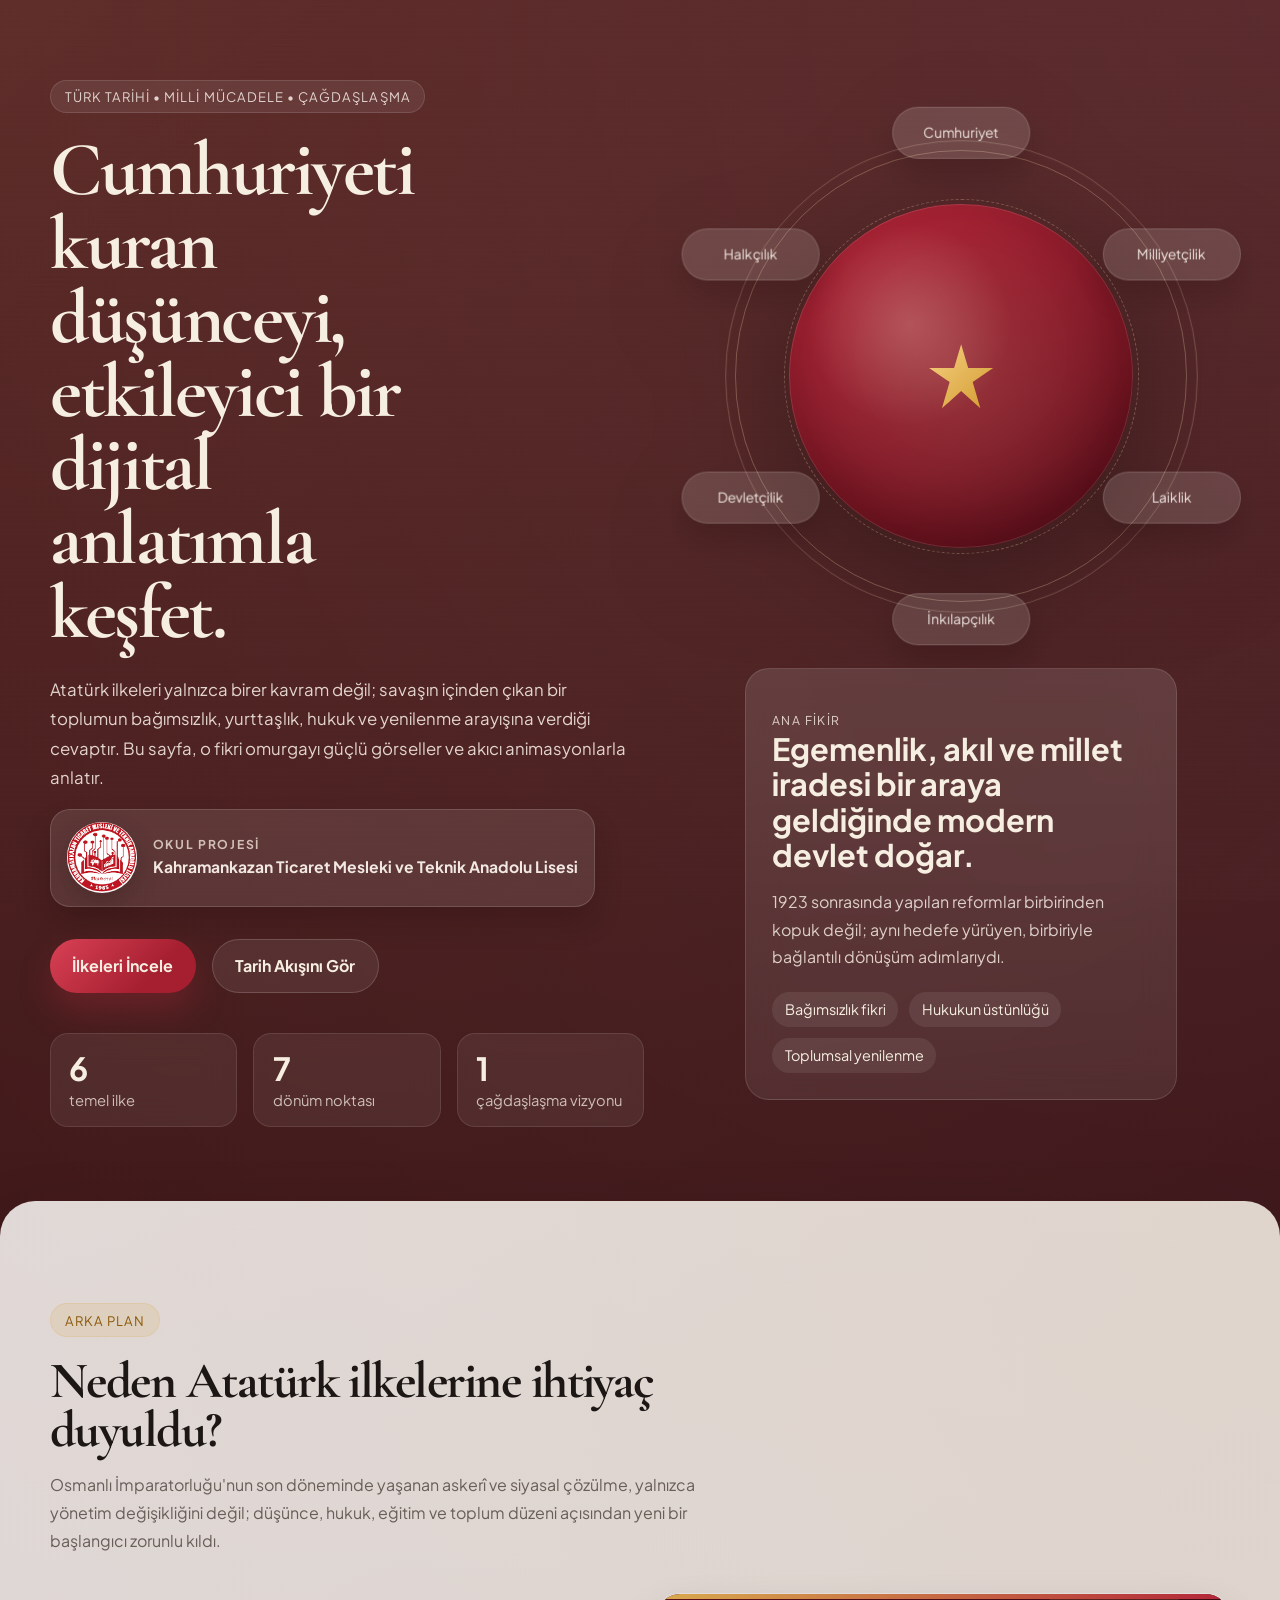
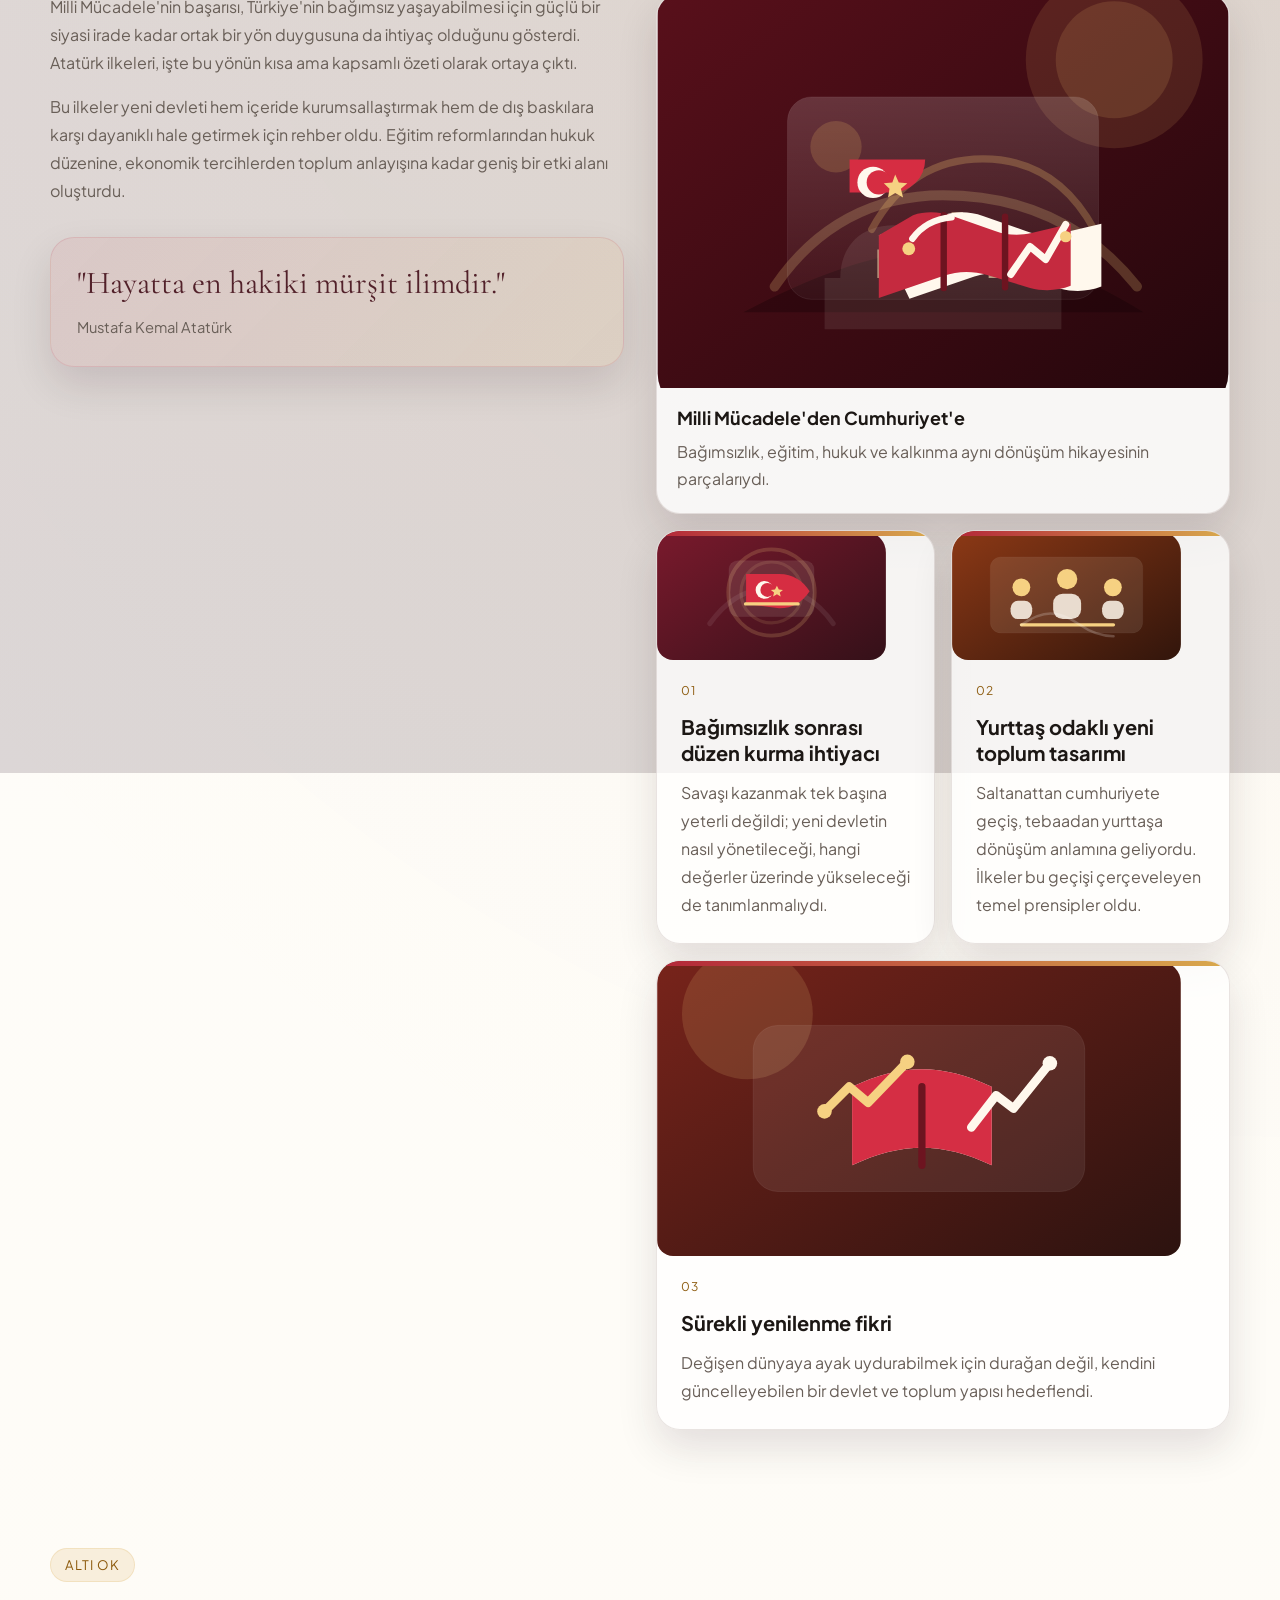
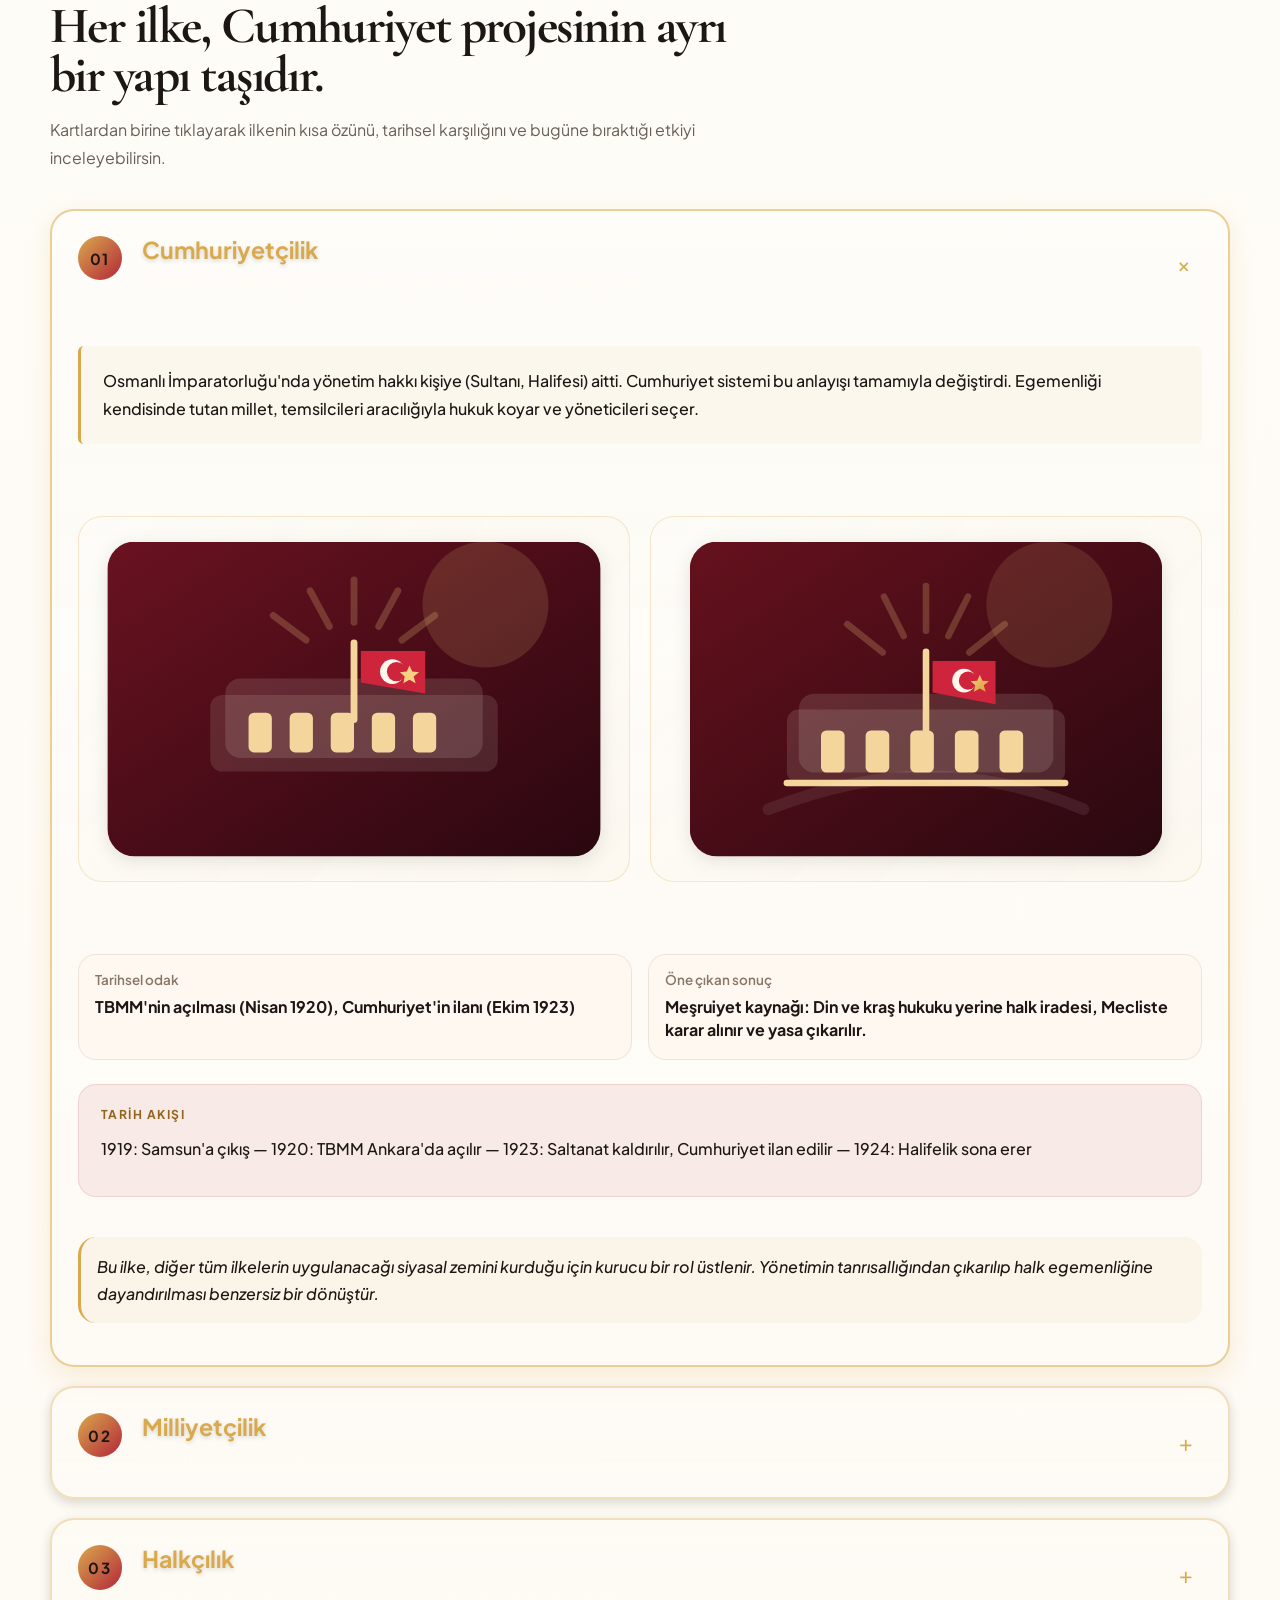
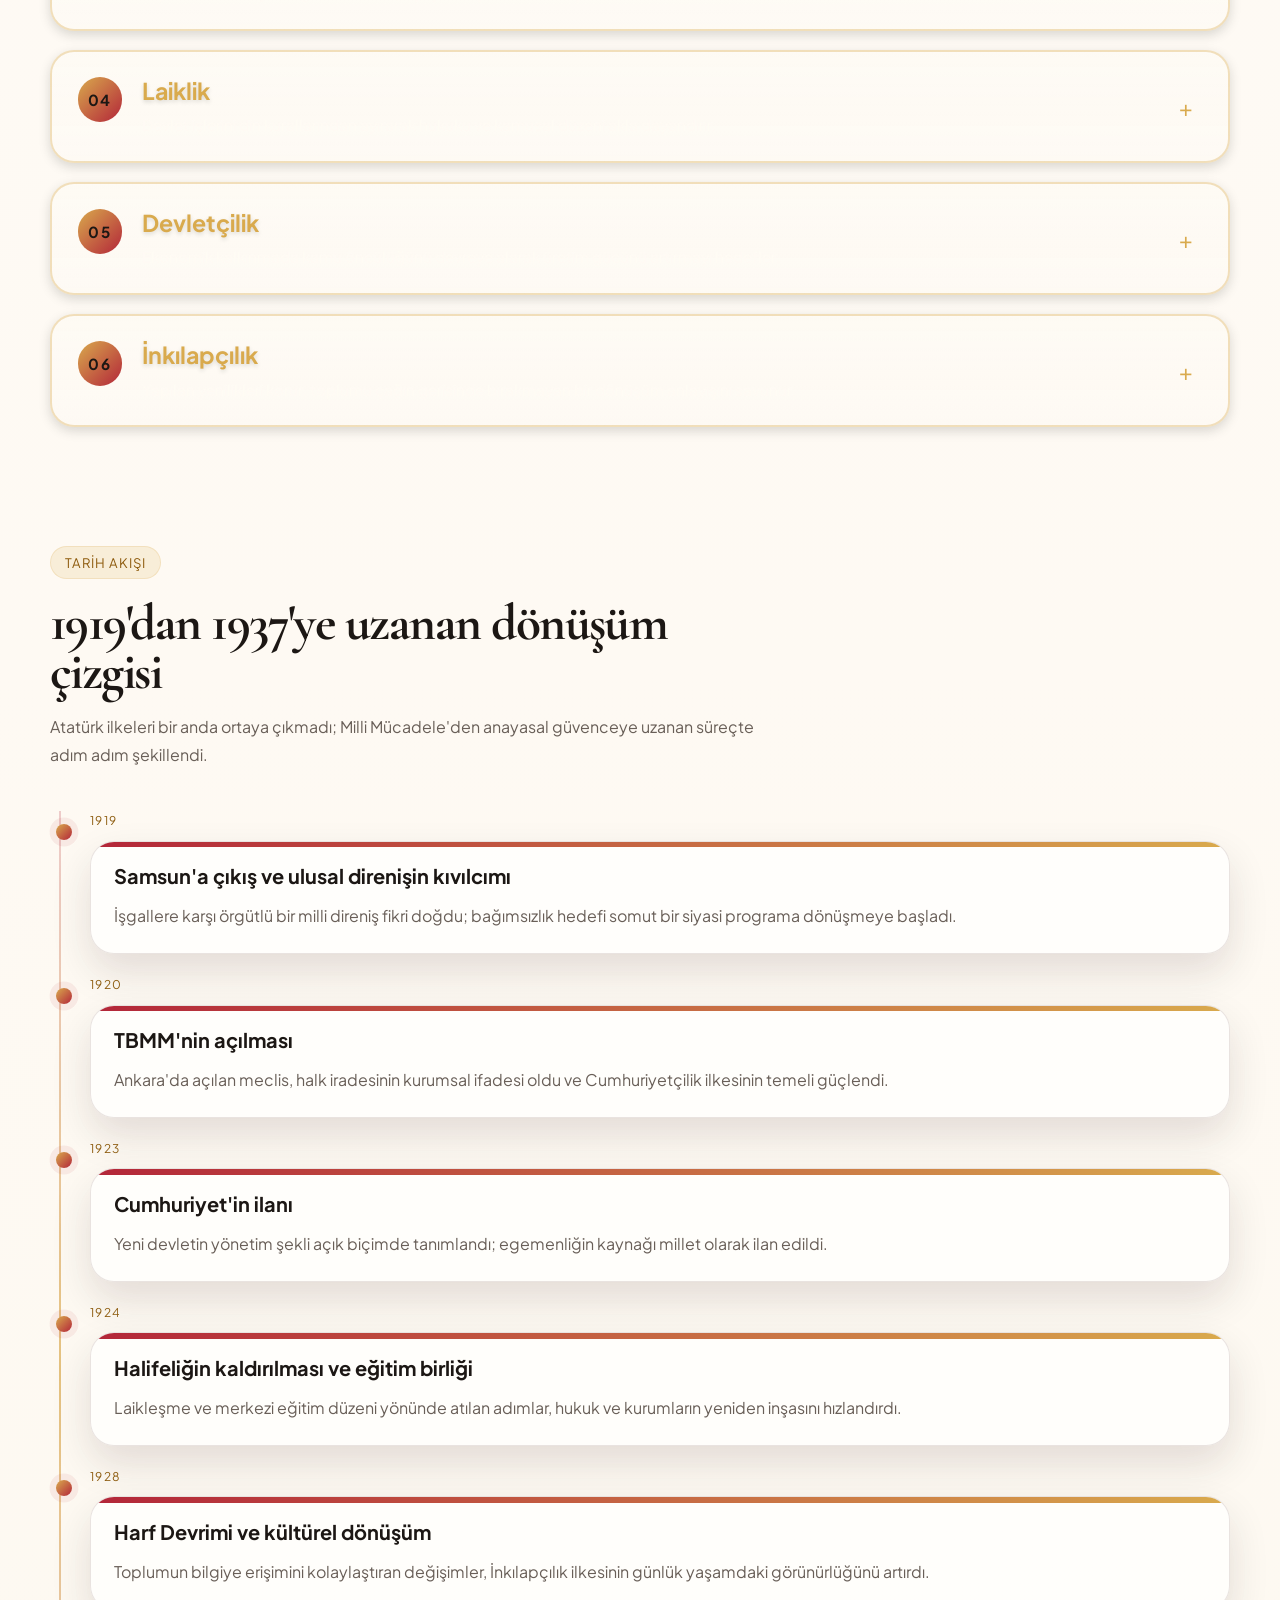
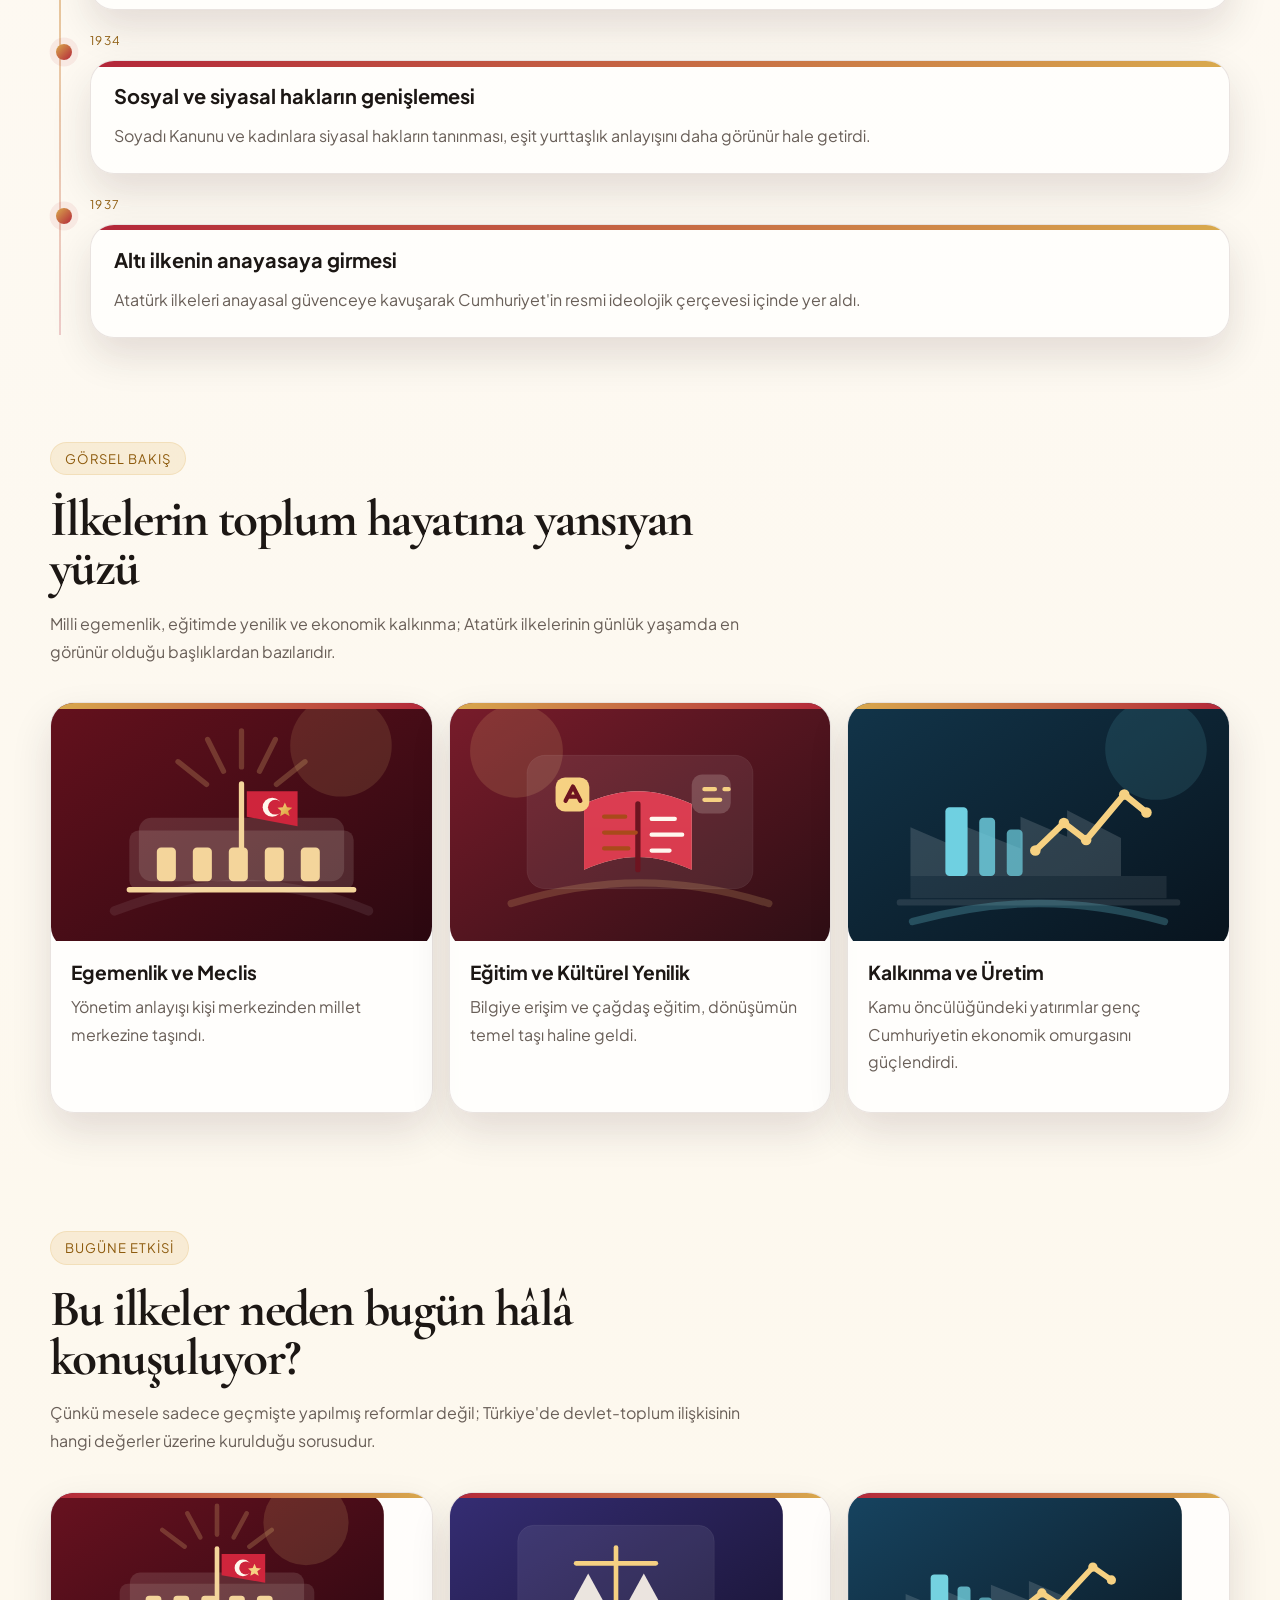
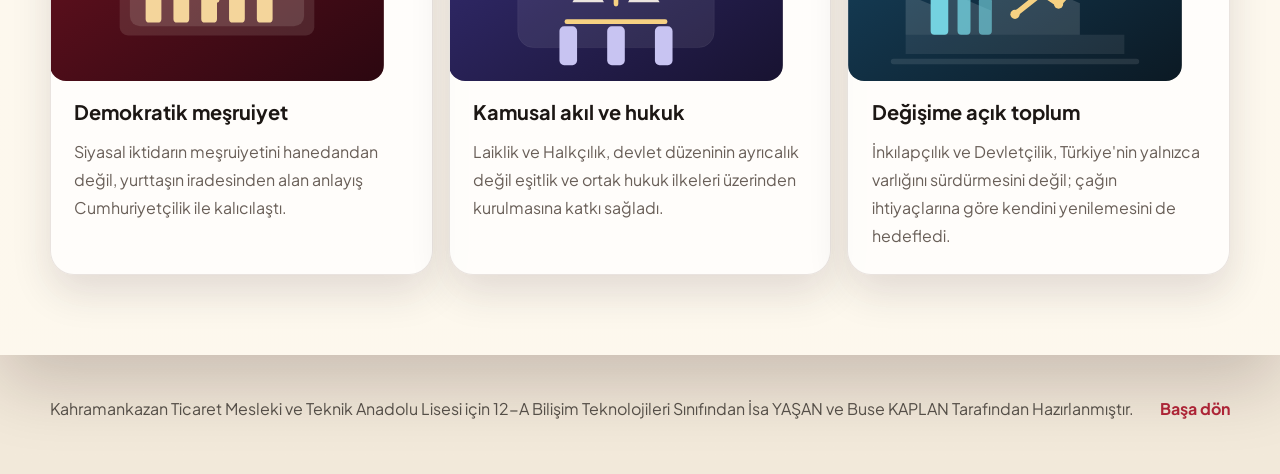
==== index.html @ 61ad6320 "Revert "Replace all SVG visuals with professional CC0 licensed images from Pexels and Unsplash" This" ====
<!DOCTYPE html>
<html lang="tr">
<head>
  <meta charset="UTF-8">
  <meta name="viewport" content="width=device-width, initial-scale=1.0">
  <title>Atatürk İlkeleri | Kahramankazan Ticaret Mesleki ve Teknik Anadolu Lisesi</title>
  <meta
    name="description"
    content="Kahramankazan Ticaret Mesleki ve Teknik Anadolu Lisesi için hazırlanan, Atatürk ilkelerini Türk tarihinin dönüm noktalarıyla birlikte anlatan animasyonlu okul projesi."
  >
  <meta name="theme-color" content="#8f1f2d">
  <link rel="preconnect" href="https://fonts.googleapis.com">
  <link rel="preconnect" href="https://fonts.gstatic.com" crossorigin>
  <link
    href="https://fonts.googleapis.com/css2?family=Cormorant+Garamond:wght@500;600;700&family=Plus+Jakarta+Sans:wght@400;500;600;700;800&display=swap"
    rel="stylesheet"
  >
  <link rel="icon" href="school-logo.png" type="image/png">
  <link rel="stylesheet" href="styles.css">
</head>
<body>
  <div class="page-shell">
    <main id="top">
      <section class="hero section">
        <div class="hero-copy reveal">
          <span class="eyebrow">Türk tarihi • Milli Mücadele • çağdaşlaşma</span>
          <h1>Cumhuriyeti kuran düşünceyi, etkileyici bir dijital anlatımla keşfet.</h1>
          <p class="hero-text">
            Atatürk ilkeleri yalnızca birer kavram değil; savaşın içinden çıkan bir toplumun
            bağımsızlık, yurttaşlık, hukuk ve yenilenme arayışına verdiği cevaptır. Bu sayfa,
            o fikri omurgayı güçlü görseller ve akıcı animasyonlarla anlatır.
          </p>
          <div class="hero-school">
            <img
              class="hero-school-logo"
              src="school-logo.png"
              alt="Kahramankazan Ticaret Mesleki ve Teknik Anadolu Lisesi logosu"
            >
            <div class="hero-school-copy">
              <span>Okul Projesi</span>
              <strong>Kahramankazan Ticaret Mesleki ve Teknik Anadolu Lisesi</strong>
            </div>
          </div>

          <div class="hero-actions">
            <a class="button button-primary" href="#ilkeler">İlkeleri İncele</a>
            <a class="button button-secondary" href="#zaman-cizelgesi">Tarih Akışını Gör</a>
          </div>

          <div class="hero-stats">
            <article class="stat-card">
              <strong class="counter" data-target="6">0</strong>
              <span>temel ilke</span>
            </article>
            <article class="stat-card">
              <strong class="counter" data-target="7">0</strong>
              <span>dönüm noktası</span>
            </article>
            <article class="stat-card">
              <strong class="counter" data-target="1">0</strong>
              <span>çağdaşlaşma vizyonu</span>
            </article>
          </div>
        </div>

        <div class="hero-visual reveal">
          <div class="hero-orb" aria-hidden="true">
            <span class="orb-ring orb-ring-outer"></span>
            <span class="orb-ring orb-ring-inner"></span>
            <span class="orb-core"></span>
            <span class="orb-star"></span>
            <span class="hero-badge hero-badge-top">Cumhuriyet</span>
            <span class="hero-badge hero-badge-top-right">Milliyetçilik</span>
            <span class="hero-badge hero-badge-right">Laiklik</span>
            <span class="hero-badge hero-badge-bottom">İnkılapçılık</span>
            <span class="hero-badge hero-badge-bottom-left">Devletçilik</span>
            <span class="hero-badge hero-badge-left">Halkçılık</span>
          </div>

          <aside class="hero-panel">
            <p class="panel-label">Ana fikir</p>
            <h2>Egemenlik, akıl ve millet iradesi bir araya geldiğinde modern devlet doğar.</h2>
            <p>
              1923 sonrasında yapılan reformlar birbirinden kopuk değil; aynı hedefe yürüyen,
              birbiriyle bağlantılı dönüşüm adımlarıydı.
            </p>

            <div class="panel-points">
              <span>Bağımsızlık fikri</span>
              <span>Hukukun üstünlüğü</span>
              <span>Toplumsal yenilenme</span>
            </div>
          </aside>
        </div>
      </section>

      <div class="content-stack">
        <section id="hikaye" class="section story">
          <div class="section-heading reveal">
            <span class="eyebrow">Arka plan</span>
            <h2>Neden Atatürk ilkelerine ihtiyaç duyuldu?</h2>
            <p>
              Osmanlı İmparatorluğu'nun son döneminde yaşanan askerî ve siyasal çözülme,
              yalnızca yönetim değişikliğini değil; düşünce, hukuk, eğitim ve toplum düzeni
              açısından yeni bir başlangıcı zorunlu kıldı.
            </p>
          </div>

          <div class="story-layout">
            <div class="story-copy reveal">
              <p>
                Milli Mücadele'nin başarısı, Türkiye'nin bağımsız yaşayabilmesi için güçlü bir
                siyasi irade kadar ortak bir yön duygusuna da ihtiyaç olduğunu gösterdi.
                Atatürk ilkeleri, işte bu yönün kısa ama kapsamlı özeti olarak ortaya çıktı.
              </p>
              <p>
                Bu ilkeler yeni devleti hem içeride kurumsallaştırmak hem de dış baskılara
                karşı dayanıklı hale getirmek için rehber oldu. Eğitim reformlarından hukuk
                düzenine, ekonomik tercihlerden toplum anlayışına kadar geniş bir etki alanı
                oluşturdu.
              </p>

              <blockquote class="quote-card">
                <p>"Hayatta en hakiki mürşit ilimdir."</p>
                <footer>Mustafa Kemal Atatürk</footer>
              </blockquote>
            </div>

            <div class="story-side">
              <figure class="story-visual-card reveal">
                <img
                  src="visual-republic.svg"
                  alt="Cumhuriyetin kuruluş sürecini sembolleştiren tematik illüstrasyon"
                  loading="lazy"
                >
                <figcaption>
                  <strong>Milli Mücadele'den Cumhuriyet'e</strong>
                  <span>Bağımsızlık, eğitim, hukuk ve kalkınma aynı dönüşüm hikayesinin parçalarıydı.</span>
                </figcaption>
              </figure>

              <div class="story-grid">
                <article class="info-card reveal">
                  <img
                    class="card-visual"
                    src="principle-milliyetcilik.svg"
                    alt="Bağımsızlık ve milli birlik temasını anlatan illüstrasyon"
                    loading="lazy"
                  >
                  <span class="info-index">01</span>
                  <h3>Bağımsızlık sonrası düzen kurma ihtiyacı</h3>
                  <p>
                    Savaşı kazanmak tek başına yeterli değildi; yeni devletin nasıl yönetileceği,
                    hangi değerler üzerinde yükseleceği de tanımlanmalıydı.
                  </p>
                </article>

                <article class="info-card reveal">
                  <img
                    class="card-visual"
                    src="principle-halkcilik.svg"
                    alt="Yurttaşlık ve toplumsal eşitliği anlatan illüstrasyon"
                    loading="lazy"
                  >
                  <span class="info-index">02</span>
                  <h3>Yurttaş odaklı yeni toplum tasarımı</h3>
                  <p>
                    Saltanattan cumhuriyete geçiş, tebaadan yurttaşa dönüşüm anlamına geliyordu.
                    İlkeler bu geçişi çerçeveleyen temel prensipler oldu.
                  </p>
                </article>

                <article class="info-card reveal">
                  <img
                    class="card-visual"
                    src="principle-inkilapcilik.svg"
                    alt="Yenilenme ve çağdaşlaşma fikrini anlatan illüstrasyon"
                    loading="lazy"
                  >
                  <span class="info-index">03</span>
                  <h3>Sürekli yenilenme fikri</h3>
                  <p>
                    Değişen dünyaya ayak uydurabilmek için durağan değil, kendini güncelleyebilen
                    bir devlet ve toplum yapısı hedeflendi.
                  </p>
                </article>
              </div>
            </div>
          </div>
        </section>

        <section id="ilkeler" class="section principles">
          <div class="section-heading reveal">
            <span class="eyebrow">Altı ok</span>
            <h2>Her ilke, Cumhuriyet projesinin ayrı bir yapı taşıdır.</h2>
            <p>
              Kartlardan birine tıklayarak ilkenin kısa özünü, tarihsel karşılığını ve bugüne
              bıraktığı etkiyi inceleyebilirsin.
            </p>
          </div>

          <div class="principles-accordion" role="tablist" aria-label="Atatürk ilkeleri">
            <article class="principle-item reveal is-expanded" data-principle="cumhuriyetcilik">
              <button class="principle-trigger" type="button" aria-expanded="true">
                <span class="principle-number">01</span>
                <div class="principle-header">
                  <h3>Cumhuriyetçilik</h3>
                  <p>Yönetimde millet iradesini esas alır; egemenliği kişiden alıp millete verir.</p>
                </div>
                <span class="expand-icon" aria-hidden="true">+</span>
              </button>
              <div class="principle-content" hidden>
                <div class="principle-body">
                  <p class="principle-details-text"></p>
                  
                  <div class="principle-visuals-grid">
                    <figure class="principle-visual">
                      <img src="principle-cumhuriyetcilik.svg" alt="Cumhuriyetçilik ilkesini anlatan tematik illüstrasyon" loading="lazy">
                    </figure>
                    <figure class="principle-visual principle-visual-secondary">
                      <img src="visual-egemenlik.svg" alt="Milli egemenlik görseli" loading="lazy">
                    </figure>
                  </div>
                  
                  <div class="principle-details">
                    <div class="detail-chip">
                      <span>Tarihsel odak</span>
                      <strong class="principle-focus">TBMM'nin açılması, Cumhuriyet'in ilanı</strong>
                    </div>
                    <div class="detail-chip">
                      <span>Öne çıkan sonuç</span>
                      <strong class="principle-impact">Meşruiyetin kaynağı millet iradesi oldu.</strong>
                    </div>
                  </div>
                  <div class="principle-timeline">
                    <span class="timeline-label">Tarih akışı</span>
                    <p class="principle-history"></p>
                  </div>
                  <p class="principle-note"></p>
                </div>
              </div>
            </article>

            <article class="principle-item reveal" data-principle="milliyetcilik">
              <button class="principle-trigger" type="button" aria-expanded="false">
                <span class="principle-number">02</span>
                <div class="principle-header">
                  <h3>Milliyetçilik</h3>
                  <p>Ulusal birliği, bağımsızlığı ve ortak aidiyet duygusunu güçlendirir.</p>
                </div>
                <span class="expand-icon" aria-hidden="true">+</span>
              </button>
              <div class="principle-content" hidden>
                <div class="principle-body">
                  <p class="principle-details-text"></p>
                  <div class="principle-visuals-grid">
                    <figure class="principle-visual">
                      <img src="principle-milliyetcilik.svg" alt="Milliyetçilik ilkesini anlatan tematik illüstrasyon" loading="lazy">
                    </figure>
                    <figure class="principle-visual principle-visual-secondary">
                      <img src="visual-republic.svg" alt="Cumhuriyet görseli" loading="lazy">
                    </figure>
                  </div>
                  <div class="principle-details">
                    <div class="detail-chip">
                      <span>Tarihsel odak</span>
                      <strong class="principle-focus"></strong>
                    </div>
                    <div class="detail-chip">
                      <span>Öne çıkan sonuç</span>
                      <strong class="principle-impact"></strong>
                    </div>
                  </div>
                  <div class="principle-timeline">
                    <span class="timeline-label">Tarih akışı</span>
                    <p class="principle-history"></p>
                  </div>
                  <p class="principle-note"></p>
                </div>
              </div>
            </article>

            <article class="principle-item reveal" data-principle="halkcilik">
              <button class="principle-trigger" type="button" aria-expanded="false">
                <span class="principle-number">03</span>
                <div class="principle-header">
                  <h3>Halkçılık</h3>
                  <p>Toplumda sınıf ayrıcalığını reddeder; eşit yurttaşlık fikrini öne çıkarır.</p>
                </div>
                <span class="expand-icon" aria-hidden="true">+</span>
              </button>
              <div class="principle-content" hidden>
                <div class="principle-body">
                  <p class="principle-details-text"></p>
                  <div class="principle-visuals-grid">
                    <figure class="principle-visual">
                      <img src="principle-halkcilik.svg" alt="Halkçılık ilkesini anlatan tematik illüstrasyon" loading="lazy">
                    </figure>
                    <figure class="principle-visual principle-visual-secondary">
                      <img src="visual-kalkinma.svg" alt="Kalkınma görseli" loading="lazy">
                    </figure>
                  </div>
                  <div class="principle-details">
                    <div class="detail-chip">
                      <span>Tarihsel odak</span>
                      <strong class="principle-focus"></strong>
                    </div>
                    <div class="detail-chip">
                      <span>Öne çıkan sonuç</span>
                      <strong class="principle-impact"></strong>
                    </div>
                  </div>
                  <div class="principle-timeline">
                    <span class="timeline-label">Tarih akışı</span>
                    <p class="principle-history"></p>
                  </div>
                  <p class="principle-note"></p>
                </div>
              </div>
            </article>

            <article class="principle-item reveal" data-principle="laiklik">
              <button class="principle-trigger" type="button" aria-expanded="false">
                <span class="principle-number">04</span>
                <div class="principle-header">
                  <h3>Laiklik</h3>
                  <p>Devlet işlerini din kurallarından ayırarak hukuku ve kamusal düzeni akla dayandırır.</p>
                </div>
                <span class="expand-icon" aria-hidden="true">+</span>
              </button>
              <div class="principle-content" hidden>
                <div class="principle-body">
                  <p class="principle-details-text"></p>
                  <div class="principle-visuals-grid">
                    <figure class="principle-visual">
                      <img src="principle-laiklik.svg" alt="Laiklik ilkesini anlatan tematik illüstrasyon" loading="lazy">
                    </figure>
                    <figure class="principle-visual principle-visual-secondary">
                      <img src="visual-egemenlik.svg" alt="Egemenlik görseli" loading="lazy">
                    </figure>
                  </div>
                  <div class="principle-details">
                    <div class="detail-chip">
                      <span>Tarihsel odak</span>
                      <strong class="principle-focus"></strong>
                    </div>
                    <div class="detail-chip">
                      <span>Öne çıkan sonuç</span>
                      <strong class="principle-impact"></strong>
                    </div>
                  </div>
                  <div class="principle-timeline">
                    <span class="timeline-label">Tarih akışı</span>
                    <p class="principle-history"></p>
                  </div>
                  <p class="principle-note"></p>
                </div>
              </div>
            </article>

            <article class="principle-item reveal" data-principle="devletcilik">
              <button class="principle-trigger" type="button" aria-expanded="false">
                <span class="principle-number">05</span>
                <div class="principle-header">
                  <h3>Devletçilik</h3>
                  <p>Ekonomik kalkınmada kamu öncülüğünü devreye alarak üretim gücünü artırmayı hedefler.</p>
                </div>
                <span class="expand-icon" aria-hidden="true">+</span>
              </button>
              <div class="principle-content" hidden>
                <div class="principle-body">
                  <p class="principle-details-text"></p>
                  <div class="principle-visuals-grid">
                    <figure class="principle-visual">
                      <img src="principle-devletcilik.svg" alt="Devletçilik ilkesini anlatan tematik illüstrasyon" loading="lazy">
                    </figure>
                    <figure class="principle-visual principle-visual-secondary">
                      <img src="visual-kalkinma.svg" alt="Kalkınma görseli" loading="lazy">
                    </figure>
                  </div>
                  <div class="principle-details">
                    <div class="detail-chip">
                      <span>Tarihsel odak</span>
                      <strong class="principle-focus"></strong>
                    </div>
                    <div class="detail-chip">
                      <span>Öne çıkan sonuç</span>
                      <strong class="principle-impact"></strong>
                    </div>
                  </div>
                  <div class="principle-timeline">
                    <span class="timeline-label">Tarih akışı</span>
                    <p class="principle-history"></p>
                  </div>
                  <p class="principle-note"></p>
                </div>
              </div>
            </article>

            <article class="principle-item reveal" data-principle="inkilapcilik">
              <button class="principle-trigger" type="button" aria-expanded="false">
                <span class="principle-number">06</span>
                <div class="principle-header">
                  <h3>İnkılapçılık</h3>
                  <p>Yapılan yenilikleri korur, toplumu çağın gerisinde bırakmayan bir dönüşüm anlayışını savunur.</p>
                </div>
                <span class="expand-icon" aria-hidden="true">+</span>
              </button>
              <div class="principle-content" hidden>
                <div class="principle-body">
                  <p class="principle-details-text"></p>
                  <div class="principle-visuals-grid">
                    <figure class="principle-visual">
                      <img src="principle-inkilapcilik.svg" alt="İnkılapçılık ilkesini anlatan tematik illüstrasyon" loading="lazy">
                    </figure>
                    <figure class="principle-visual principle-visual-secondary">
                      <img src="visual-yenilik.svg" alt="Yenilik görseli" loading="lazy">
                    </figure>
                  </div>
                  <div class="principle-details">
                    <div class="detail-chip">
                      <span>Tarihsel odak</span>
                      <strong class="principle-focus"></strong>
                    </div>
                    <div class="detail-chip">
                      <span>Öne çıkan sonuç</span>
                      <strong class="principle-impact"></strong>
                    </div>
                  </div>
                  <div class="principle-timeline">
                    <span class="timeline-label">Tarih akışı</span>
                    <p class="principle-history"></p>
                  </div>
                  <p class="principle-note"></p>
                </div>
              </div>
            </article>
          </div>
        </section>

        <section id="zaman-cizelgesi" class="section timeline">
          <div class="section-heading reveal">
            <span class="eyebrow">Tarih akışı</span>
            <h2>1919'dan 1937'ye uzanan dönüşüm çizgisi</h2>
            <p>
              Atatürk ilkeleri bir anda ortaya çıkmadı; Milli Mücadele'den anayasal güvenceye
              uzanan süreçte adım adım şekillendi.
            </p>
          </div>

          <div class="timeline-track">
            <article class="timeline-item reveal">
              <span class="timeline-year">1919</span>
              <div class="timeline-card">
                <h3>Samsun'a çıkış ve ulusal direnişin kıvılcımı</h3>
                <p>İşgallere karşı örgütlü bir milli direniş fikri doğdu; bağımsızlık hedefi somut bir siyasi programa dönüşmeye başladı.</p>
              </div>
            </article>
            <article class="timeline-item reveal">
              <span class="timeline-year">1920</span>
              <div class="timeline-card">
                <h3>TBMM'nin açılması</h3>
                <p>Ankara'da açılan meclis, halk iradesinin kurumsal ifadesi oldu ve Cumhuriyetçilik ilkesinin temeli güçlendi.</p>
              </div>
            </article>
            <article class="timeline-item reveal">
              <span class="timeline-year">1923</span>
              <div class="timeline-card">
                <h3>Cumhuriyet'in ilanı</h3>
                <p>Yeni devletin yönetim şekli açık biçimde tanımlandı; egemenliğin kaynağı millet olarak ilan edildi.</p>
              </div>
            </article>
            <article class="timeline-item reveal">
              <span class="timeline-year">1924</span>
              <div class="timeline-card">
                <h3>Halifeliğin kaldırılması ve eğitim birliği</h3>
                <p>Laikleşme ve merkezi eğitim düzeni yönünde atılan adımlar, hukuk ve kurumların yeniden inşasını hızlandırdı.</p>
              </div>
            </article>
            <article class="timeline-item reveal">
              <span class="timeline-year">1928</span>
              <div class="timeline-card">
                <h3>Harf Devrimi ve kültürel dönüşüm</h3>
                <p>Toplumun bilgiye erişimini kolaylaştıran değişimler, İnkılapçılık ilkesinin günlük yaşamdaki görünürlüğünü artırdı.</p>
              </div>
            </article>
            <article class="timeline-item reveal">
              <span class="timeline-year">1934</span>
              <div class="timeline-card">
                <h3>Sosyal ve siyasal hakların genişlemesi</h3>
                <p>Soyadı Kanunu ve kadınlara siyasal hakların tanınması, eşit yurttaşlık anlayışını daha görünür hale getirdi.</p>
              </div>
            </article>
            <article class="timeline-item reveal">
              <span class="timeline-year">1937</span>
              <div class="timeline-card">
                <h3>Altı ilkenin anayasaya girmesi</h3>
                <p>Atatürk ilkeleri anayasal güvenceye kavuşarak Cumhuriyet'in resmi ideolojik çerçevesi içinde yer aldı.</p>
              </div>
            </article>
          </div>
        </section>

        <section class="section gallery-showcase">
          <div class="section-heading reveal">
            <span class="eyebrow">Görsel bakış</span>
            <h2>İlkelerin toplum hayatına yansıyan yüzü</h2>
            <p>
              Milli egemenlik, eğitimde yenilik ve ekonomik kalkınma; Atatürk ilkelerinin
              günlük yaşamda en görünür olduğu başlıklardan bazılarıdır.
            </p>
          </div>

          <div class="showcase-grid">
            <figure class="showcase-card reveal">
              <img
                src="visual-egemenlik.svg"
                alt="Milli egemenlik ve meclis fikrini anlatan illüstrasyon"
                loading="lazy"
              >
              <figcaption>
                <h3>Egemenlik ve Meclis</h3>
                <p>Yönetim anlayışı kişi merkezinden millet merkezine taşındı.</p>
              </figcaption>
            </figure>

            <figure class="showcase-card reveal">
              <img
                src="visual-yenilik.svg"
                alt="Eğitim ve kültürel yenilenmeyi anlatan illüstrasyon"
                loading="lazy"
              >
              <figcaption>
                <h3>Eğitim ve Kültürel Yenilik</h3>
                <p>Bilgiye erişim ve çağdaş eğitim, dönüşümün temel taşı haline geldi.</p>
              </figcaption>
            </figure>

            <figure class="showcase-card reveal">
              <img
                src="visual-kalkinma.svg"
                alt="Sanayi ve ekonomik kalkınmayı anlatan illüstrasyon"
                loading="lazy"
              >
              <figcaption>
                <h3>Kalkınma ve Üretim</h3>
                <p>Kamu öncülüğündeki yatırımlar genç Cumhuriyetin ekonomik omurgasını güçlendirdi.</p>
              </figcaption>
            </figure>
          </div>
        </section>

        <section id="miras" class="section legacy">
          <div class="section-heading reveal">
            <span class="eyebrow">Bugüne etkisi</span>
            <h2>Bu ilkeler neden bugün hâlâ konuşuluyor?</h2>
            <p>
              Çünkü mesele sadece geçmişte yapılmış reformlar değil; Türkiye'de devlet-toplum
              ilişkisinin hangi değerler üzerine kurulduğu sorusudur.
            </p>
          </div>

          <div class="legacy-grid">
            <article class="legacy-card reveal">
              <img
                class="card-visual"
                src="principle-cumhuriyetcilik.svg"
                alt="Demokratik meşruiyet temasını anlatan illüstrasyon"
                loading="lazy"
              >
              <h3>Demokratik meşruiyet</h3>
              <p>Siyasal iktidarın meşruiyetini hanedandan değil, yurttaşın iradesinden alan anlayış Cumhuriyetçilik ile kalıcılaştı.</p>
            </article>
            <article class="legacy-card reveal">
              <img
                class="card-visual"
                src="principle-laiklik.svg"
                alt="Kamusal akıl ve hukuk temasını anlatan illüstrasyon"
                loading="lazy"
              >
              <h3>Kamusal akıl ve hukuk</h3>
              <p>Laiklik ve Halkçılık, devlet düzeninin ayrıcalık değil eşitlik ve ortak hukuk ilkeleri üzerinden kurulmasına katkı sağladı.</p>
            </article>
            <article class="legacy-card reveal">
              <img
                class="card-visual"
                src="principle-devletcilik.svg"
                alt="Değişime açık toplum ve kalkınma temasını anlatan illüstrasyon"
                loading="lazy"
              >
              <h3>Değişime açık toplum</h3>
              <p>İnkılapçılık ve Devletçilik, Türkiye'nin yalnızca varlığını sürdürmesini değil; çağın ihtiyaçlarına göre kendini yenilemesini de hedefledi.</p>
            </article>
          </div>
        </section>
      </div>
    </main>

    <footer class="site-footer">
      <p>Kahramankazan Ticaret Mesleki ve Teknik Anadolu Lisesi için 12-A Bilişim Teknolojileri Sınıfından İsa YAŞAN ve Buse KAPLAN Tarafından Hazırlanmıştır.</p>
      <a href="#top">Başa dön</a>
    </footer>
  </div>

  <script src="script.js"></script>
</body>
</html>
---- styles.css ----
:root {
  --bg-dark: #25080d;
  --bg-deep: #430f18;
  --bg-warm: #7d1b2b;
  --paper: #f6efe1;
  --paper-strong: #fffaf1;
  --ink: #1c1714;
  --muted: #695f58;
  --line: rgba(72, 38, 28, 0.12);
  --primary: #b32639;
  --primary-soft: rgba(179, 38, 57, 0.12);
  --accent: #d9aa4d;
  --accent-soft: rgba(217, 170, 77, 0.16);
  --shadow-lg: 0 28px 70px rgba(35, 9, 14, 0.2);
  --shadow-md: 0 18px 40px rgba(35, 9, 14, 0.12);
  --radius-xl: 32px;
  --radius-lg: 24px;
  --radius-md: 18px;
  --max-width: 1180px;
}

*,
*::before,
*::after {
  box-sizing: border-box;
}

html {
  scroll-behavior: smooth;
}

body {
  margin: 0;
  min-height: 100vh;
  font-family: "Plus Jakarta Sans", sans-serif;
  color: var(--paper);
  background:
    radial-gradient(circle at top left, rgba(240, 199, 107, 0.12), transparent 28%),
    radial-gradient(circle at top right, rgba(255, 255, 255, 0.08), transparent 24%),
    linear-gradient(180deg, var(--bg-deep) 0%, var(--bg-dark) 28%, var(--paper) 28%, #f2e9da 100%);
}

body::before {
  content: "";
  position: fixed;
  inset: 0;
  pointer-events: none;
  background:
    linear-gradient(135deg, rgba(255, 255, 255, 0.05), transparent 20%, transparent 80%, rgba(255, 255, 255, 0.05)),
    repeating-linear-gradient(0deg, rgba(255, 255, 255, 0.028) 0 1px, transparent 1px 5px);
  mix-blend-mode: soft-light;
  opacity: 0.65;
}

a {
  color: inherit;
  text-decoration: none;
}

img {
  display: block;
  max-width: 100%;
}

button {
  font: inherit;
}

.page-shell {
  position: relative;
}

.section {
  width: min(calc(100% - 2rem), var(--max-width));
  margin: 0 auto;
}

.site-header {
  position: sticky;
  top: 0;
  z-index: 20;
  display: flex;
  justify-content: space-between;
  align-items: center;
  gap: 1rem;
  width: min(calc(100% - 2rem), var(--max-width));
  margin: 0 auto;
  padding: 1rem 0;
}

.site-header::before {
  content: "";
  position: absolute;
  inset: 0;
  background: rgba(26, 8, 12, 0.62);
  border: 1px solid rgba(255, 255, 255, 0.08);
  backdrop-filter: blur(16px);
  border-radius: 999px;
  z-index: -1;
}

.brand {
  display: inline-flex;
  align-items: center;
  gap: 0.9rem;
  padding: 0 1.1rem;
  min-width: 0;
}

.brand-mark {
  position: relative;
  width: 3.25rem;
  aspect-ratio: 1;
  border-radius: 50%;
  overflow: hidden;
  background: rgba(255, 255, 255, 0.1);
  box-shadow: 0 10px 24px rgba(195, 50, 73, 0.22);
  border: 2px solid rgba(255, 255, 255, 0.2);
}

.brand-mark img {
  display: block;
  width: 100%;
  height: 100%;
  object-fit: cover;
}

.brand-copy {
  display: grid;
  gap: 0.15rem;
  min-width: 0;
}

.brand-copy strong {
  font-size: 0.95rem;
  font-weight: 800;
  letter-spacing: 0.02em;
}

.brand-copy small {
  color: rgba(255, 246, 237, 0.72);
  font-size: 0.75rem;
  max-width: 26rem;
  line-height: 1.35;
}

.site-nav {
  display: flex;
  gap: 0.3rem;
  padding: 0 0.5rem;
}

.site-nav a {
  padding: 0.8rem 1rem;
  font-size: 0.94rem;
  color: rgba(255, 246, 237, 0.78);
  border-radius: 999px;
  transition: color 220ms ease, background-color 220ms ease, transform 220ms ease;
}

.site-nav a:hover,
.site-nav a.is-active {
  color: #fff;
  background: rgba(255, 255, 255, 0.08);
  transform: translateY(-1px);
}

.hero {
  display: grid;
  grid-template-columns: 1.05fr 0.95fr;
  align-items: center;
  gap: 3rem;
  min-height: calc(100vh - 6rem);
  padding: 5rem 0 8rem;
}

.hero-copy,
.hero-visual {
  min-width: 0;
}

.eyebrow {
  display: inline-flex;
  align-items: center;
  gap: 0.5rem;
  margin-bottom: 1.25rem;
  padding: 0.45rem 0.85rem;
  border-radius: 999px;
  background: rgba(255, 255, 255, 0.08);
  border: 1px solid rgba(255, 255, 255, 0.12);
  color: rgba(255, 248, 241, 0.8);
  font-size: 0.82rem;
  letter-spacing: 0.08em;
  text-transform: uppercase;
}

.hero h1,
.section-heading h2 {
  margin: 0;
  font-family: "Cormorant Garamond", serif;
  font-weight: 700;
  line-height: 0.96;
  letter-spacing: -0.03em;
}

.hero h1 {
  max-width: 10ch;
  font-size: clamp(3.3rem, 6vw, 6.6rem);
}

.hero-text,
.section-heading p,
.story-copy p,
.quote-card,
.info-card p,
.principle-card p,
.timeline-card p,
.legacy-card p,
.spotlight-note,
.site-footer p {
  line-height: 1.75;
}

.hero-text {
  max-width: 62ch;
  margin: 1.6rem 0 0;
  color: rgba(255, 246, 237, 0.84);
  font-size: 1.05rem;
}

.hero-school {
  display: inline-flex;
  align-items: center;
  gap: 0.95rem;
  margin: 1rem 0 0;
  padding: 0.8rem 1rem;
  border-radius: 1.25rem;
  background: rgba(255, 255, 255, 0.1);
  border: 1px solid rgba(255, 255, 255, 0.14);
  color: rgba(255, 247, 241, 0.92);
  box-shadow: 0 16px 28px rgba(23, 6, 10, 0.18);
}

.hero-school-logo {
  width: 4.4rem;
  height: 4.4rem;
  flex: 0 0 auto;
  border-radius: 50%;
  background: rgba(255, 255, 255, 0.92);
  object-fit: cover;
  box-shadow: 0 10px 24px rgba(14, 4, 6, 0.18);
}

.hero-school-copy {
  display: grid;
  gap: 0.22rem;
}

.hero-school-copy span {
  color: rgba(255, 244, 230, 0.72);
  font-size: 0.76rem;
  font-weight: 700;
  letter-spacing: 0.14em;
  text-transform: uppercase;
}

.hero-school-copy strong {
  max-width: 28rem;
  font-size: 0.98rem;
  line-height: 1.45;
}

.hero-actions {
  display: flex;
  flex-wrap: wrap;
  gap: 1rem;
  margin-top: 2rem;
}

.button {
  display: inline-flex;
  align-items: center;
  justify-content: center;
  min-height: 3.4rem;
  padding: 0 1.4rem;
  border-radius: 999px;
  font-weight: 700;
  transition: transform 220ms ease, box-shadow 220ms ease, background-color 220ms ease;
}

.button:hover {
  transform: translateY(-2px);
}

.button-primary {
  background: linear-gradient(135deg, #d94155, #a51f30 70%);
  box-shadow: 0 18px 32px rgba(185, 42, 61, 0.28);
}

.button-secondary {
  background: rgba(255, 255, 255, 0.08);
  border: 1px solid rgba(255, 255, 255, 0.16);
}

.hero-stats {
  display: grid;
  grid-template-columns: repeat(3, minmax(0, 1fr));
  gap: 1rem;
  margin-top: 2.5rem;
}

.stat-card {
  padding: 1.1rem 1.15rem;
  border-radius: var(--radius-md);
  background: rgba(255, 255, 255, 0.07);
  border: 1px solid rgba(255, 255, 255, 0.1);
  backdrop-filter: blur(14px);
}

.stat-card strong {
  display: block;
  font-size: 2rem;
  line-height: 1;
}

.stat-card span {
  display: block;
  margin-top: 0.45rem;
  color: rgba(255, 246, 237, 0.72);
  font-size: 0.92rem;
}

.hero-visual {
  position: relative;
  display: grid;
  gap: 1.4rem;
  width: 100%;
  justify-items: center;
  transform-style: preserve-3d;
  transition: transform 260ms ease;
}

.hero-orb {
  --orbit-radius: 15.2rem;
  position: relative;
  width: min(100%, 34rem);
  aspect-ratio: 1;
  border-radius: 50%;
  display: grid;
  place-items: center;
  isolation: isolate;
  filter: drop-shadow(0 32px 55px rgba(0, 0, 0, 0.28));
}

.hero-orb::before,
.hero-orb::after {
  content: "";
  position: absolute;
  inset: 0;
  border-radius: 50%;
}

.hero-orb::before {
  inset: 6%;
  border: 1px solid rgba(255, 230, 186, 0.18);
  box-shadow: inset 0 0 0 1px rgba(255, 255, 255, 0.04);
}

.hero-orb::after {
  inset: 20%;
  background: radial-gradient(circle, rgba(255, 233, 184, 0.12) 0%, rgba(255, 233, 184, 0) 72%);
  z-index: 0;
}

.orb-core,
.orb-ring {
  position: absolute;
  border-radius: 50%;
}

.orb-core {
  inset: 18%;
  background:
    radial-gradient(circle at 35% 35%, rgba(255, 243, 227, 0.2), transparent 32%),
    linear-gradient(145deg, #b9273a, #7a1624 68%, #5b0f1b);
  box-shadow:
    inset 0 0 0 1px rgba(255, 255, 255, 0.12),
    inset 0 -24px 60px rgba(18, 3, 5, 0.28);
  animation: float 6s ease-in-out infinite;
}

.orb-ring {
  inset: 8%;
  border: 1px solid rgba(255, 230, 186, 0.26);
}

.orb-ring-outer {
  animation: spin 20s linear infinite;
}

.orb-ring-inner {
  inset: 17%;
  border-style: dashed;
  animation: spinReverse 14s linear infinite;
}

.orb-star {
  position: absolute;
  width: 4rem;
  height: 4rem;
  background: linear-gradient(135deg, #f6d182, #d39b30);
  clip-path: polygon(50% 0%, 61% 37%, 100% 37%, 68% 59%, 80% 100%, 50% 73%, 20% 100%, 32% 59%, 0% 37%, 39% 37%);
  z-index: 2;
}

.hero-badge {
  --badge-angle: 0deg;
  position: absolute;
  z-index: 3;
  display: inline-flex;
  align-items: center;
  justify-content: center;
  width: clamp(6.8rem, 15vw, 8.6rem);
  min-height: 3.25rem;
  text-align: center;
  line-height: 1.2;
  padding: 0.65rem 0.95rem;
  border-radius: 999px;
  background: rgba(255, 250, 243, 0.14);
  border: 1px solid rgba(255, 255, 255, 0.14);
  color: rgba(255, 248, 242, 0.92);
  font-size: 0.86rem;
  backdrop-filter: blur(18px);
  box-shadow: 0 16px 30px rgba(18, 3, 5, 0.16);
  top: 50%;
  left: 50%;
  transform:
    translate(-50%, -50%)
    rotate(var(--badge-angle))
    translateY(calc(var(--orbit-radius) * -1))
    rotate(calc(var(--badge-angle) * -1));
  animation: orbitFloat 5.5s ease-in-out infinite;
}

.hero-badge-top {
  --badge-angle: 0deg;
}

.hero-badge-right {
  --badge-angle: 120deg;
  animation-delay: -1.5s;
}

.hero-badge-bottom {
  --badge-angle: 180deg;
  animation-delay: -3s;
}

.hero-badge-top-right {
  --badge-angle: 60deg;
  animation-delay: -0.8s;
}

.hero-badge-bottom-left {
  --badge-angle: 240deg;
  animation-delay: -2.4s;
}

.hero-badge-left {
  --badge-angle: 300deg;
  animation-delay: -2.1s;
}

.hero-panel {
  width: min(100%, 27rem);
  padding: 1.6rem;
  border-radius: var(--radius-lg);
  background: linear-gradient(180deg, rgba(255, 255, 255, 0.12), rgba(255, 255, 255, 0.08));
  border: 1px solid rgba(255, 255, 255, 0.12);
  backdrop-filter: blur(18px);
}

.panel-label,
.spotlight-label,
.timeline-year,
.info-index {
  letter-spacing: 0.12em;
  text-transform: uppercase;
}

.panel-label {
  margin: 0 0 0.7rem;
  color: rgba(255, 244, 229, 0.66);
  font-size: 0.76rem;
}

.hero-panel h2 {
  margin: 0;
  font-size: clamp(1.7rem, 2.4vw, 2.45rem);
  line-height: 1.15;
}

.hero-panel p {
  margin: 1rem 0 0;
  color: rgba(255, 246, 237, 0.8);
  line-height: 1.72;
}

.panel-points {
  display: flex;
  flex-wrap: wrap;
  gap: 0.65rem;
  margin-top: 1.3rem;
}

.panel-points span {
  padding: 0.55rem 0.8rem;
  border-radius: 999px;
  background: rgba(255, 255, 255, 0.08);
  font-size: 0.9rem;
}

.content-stack {
  position: relative;
  margin-top: -3.4rem;
  padding: 4rem 0 0;
  color: var(--ink);
  background:
    radial-gradient(circle at top right, rgba(217, 170, 77, 0.1), transparent 24%),
    linear-gradient(180deg, rgba(255, 255, 255, 0.84), rgba(255, 250, 241, 0.84));
  border-radius: 2.2rem 2.2rem 0 0;
  box-shadow: var(--shadow-lg);
}

.section-heading {
  max-width: 44rem;
}

.section-heading .eyebrow {
  background: var(--accent-soft);
  border-color: rgba(217, 170, 77, 0.2);
  color: #8d5a0c;
}

.section-heading h2 {
  color: var(--ink);
  font-size: clamp(2.5rem, 4vw, 4.2rem);
}

.section-heading p {
  margin-top: 1rem;
  color: var(--muted);
}

.story,
.principles,
.timeline,
.legacy {
  padding: 2.4rem 0 5rem;
}

.story-layout {
  display: grid;
  grid-template-columns: 1fr 1fr;
  gap: 2rem;
  margin-top: 2.4rem;
}

.story-side {
  display: grid;
  gap: 1rem;
}

.story-copy p {
  margin: 0 0 1rem;
  color: var(--muted);
}

.quote-card {
  margin: 2rem 0 0;
  padding: 1.6rem;
  border-radius: var(--radius-lg);
  background: linear-gradient(135deg, rgba(179, 38, 57, 0.08), rgba(217, 170, 77, 0.1));
  border: 1px solid rgba(179, 38, 57, 0.12);
  box-shadow: var(--shadow-md);
}

.quote-card p {
  margin: 0;
  font-family: "Cormorant Garamond", serif;
  font-size: 2rem;
  line-height: 1.2;
  color: #52212a;
}

.quote-card footer {
  margin-top: 0.8rem;
  color: var(--muted);
  font-size: 0.92rem;
}

.story-grid,
.legacy-grid {
  display: grid;
  grid-template-columns: repeat(2, minmax(0, 1fr));
  gap: 1rem;
}

.story-visual-card,
.showcase-card {
  position: relative;
  overflow: hidden;
  margin: 0;
  border-radius: var(--radius-lg);
  background: rgba(255, 255, 255, 0.8);
  border: 1px solid var(--line);
  box-shadow: var(--shadow-md);
}

.story-visual-card::before,
.showcase-card::before {
  content: "";
  position: absolute;
  inset: 0 auto auto 0;
  width: 100%;
  height: 0.32rem;
  background: linear-gradient(90deg, var(--accent), var(--primary));
  z-index: 2;
}

.story-visual-card img,
.showcase-card img {
  width: 100%;
  object-fit: cover;
}

.story-visual-card img {
  aspect-ratio: 16 / 11;
}

.story-visual-card figcaption,
.showcase-card figcaption {
  padding: 1.15rem 1.25rem 1.3rem;
}

.story-visual-card strong,
.showcase-card h3 {
  display: block;
  margin: 0;
  color: var(--ink);
}

.story-visual-card strong {
  font-size: 1.12rem;
}

.story-visual-card span,
.showcase-card p {
  display: block;
  margin-top: 0.55rem;
  color: var(--muted);
  line-height: 1.7;
}

.story-grid .info-card:last-child {
  grid-column: 1 / -1;
}

.card-visual {
  width: 100%;
  aspect-ratio: 16 / 9;
  margin: -1.5rem -1.5rem 1.15rem;
  border-radius: calc(var(--radius-lg) - 2px) calc(var(--radius-lg) - 2px) 1rem 1rem;
  object-fit: cover;
  background: linear-gradient(135deg, rgba(179, 38, 57, 0.08), rgba(217, 170, 77, 0.12));
}

.info-card,
.legacy-card,
.timeline-card,
.principle-spotlight,
.principle-card {
  position: relative;
  overflow: hidden;
  border-radius: var(--radius-lg);
  background: rgba(255, 255, 255, 0.74);
  border: 1px solid var(--line);
  box-shadow: var(--shadow-md);
}

.info-card,
.legacy-card {
  padding: 1.5rem;
}

.info-card::before,
.legacy-card::before,
.timeline-card::before,
.principle-spotlight::before,
.principle-card::before {
  content: "";
  position: absolute;
  inset: 0 auto auto 0;
  width: 100%;
  height: 0.32rem;
  background: linear-gradient(90deg, var(--primary), var(--accent));
}

.info-index {
  display: inline-flex;
  margin-bottom: 1rem;
  color: #8e5d11;
  font-size: 0.75rem;
}

.info-card h3,
.timeline-card h3,
.legacy-card h3,
.principle-card h3,
.principle-spotlight h3 {
  margin: 0;
  font-size: 1.25rem;
  line-height: 1.3;
  color: var(--ink);
}

.info-card p,
.legacy-card p,
.timeline-card p,
.principle-card p,
.principle-spotlight p {
  margin: 0.8rem 0 0;
  color: var(--muted);
}

.principles-layout {
  display: grid;
  grid-template-columns: 1.02fr 0.98fr;
  gap: 1.35rem;
  margin-top: 2.4rem;
}

.principle-grid {
  display: grid;
  grid-template-columns: repeat(2, minmax(0, 1fr));
  gap: 1rem;
}

.principle-card {
  text-align: left;
  padding: 1.45rem;
  cursor: pointer;
  transition: transform 240ms ease, box-shadow 240ms ease, border-color 240ms ease;
}

.principle-card:hover,
.principle-card.is-active {
  transform: translateY(-6px);
  border-color: rgba(179, 38, 57, 0.2);
  box-shadow: 0 24px 40px rgba(141, 30, 44, 0.16);
}

.principle-card[data-principle="cumhuriyetcilik"]::before,
.principle-spotlight[data-theme="cumhuriyetcilik"]::before {
  background: linear-gradient(90deg, #c12437, #f1b45d);
}

.principle-card[data-principle="milliyetcilik"]::before,
.principle-spotlight[data-theme="milliyetcilik"]::before {
  background: linear-gradient(90deg, #882032, #d17156);
}

.principle-card[data-principle="halkcilik"]::before,
.principle-spotlight[data-theme="halkcilik"]::before {
  background: linear-gradient(90deg, #9f3f1b, #f0c26c);
}

.principle-card[data-principle="laiklik"]::before,
.principle-spotlight[data-theme="laiklik"]::before {
  background: linear-gradient(90deg, #483b82, #8f87d4);
}

.principle-card[data-principle="devletcilik"]::before,
.principle-spotlight[data-theme="devletcilik"]::before {
  background: linear-gradient(90deg, #1f5a7a, #63a6bc);
}

.principle-card[data-principle="inkilapcilik"]::before,
.principle-spotlight[data-theme="inkilapcilik"]::before {
  background: linear-gradient(90deg, #7b241f, #d96a52);
}

.principle-number {
  display: inline-flex;
  margin-bottom: 0.9rem;
  color: rgba(80, 51, 28, 0.7);
  font-size: 0.76rem;
  letter-spacing: 0.12em;
  text-transform: uppercase;
}

.principle-spotlight {
  padding: 1.8rem;
  background:
    radial-gradient(circle at top right, rgba(217, 170, 77, 0.12), transparent 28%),
    rgba(255, 255, 255, 0.82);
}

.spotlight-visual {
  margin: 1.5rem 0 0;
  overflow: hidden;
  border-radius: var(--radius-md);
  border: 1px solid rgba(121, 92, 65, 0.12);
  background: rgba(255, 248, 240, 0.92);
  box-shadow: inset 0 1px 0 rgba(255, 255, 255, 0.4);
}

.spotlight-visual img {
  width: 100%;
  aspect-ratio: 16 / 9;
  object-fit: cover;
}

.spotlight-label {
  display: inline-flex;
  margin-bottom: 1rem;
  color: #895611;
  font-size: 0.75rem;
}

.principle-spotlight h3 {
  font-size: clamp(2rem, 3vw, 3rem);
  font-family: "Cormorant Garamond", serif;
  line-height: 1.02;
}

.spotlight-details {
  display: grid;
  gap: 0.9rem;
  margin-top: 1.5rem;
}

.detail-chip {
  padding: 1rem 1rem 1.1rem;
  border-radius: var(--radius-md);
  background: rgba(255, 248, 240, 0.92);
  border: 1px solid rgba(121, 92, 65, 0.12);
}

.detail-chip span {
  display: block;
  color: rgba(97, 82, 69, 0.76);
  font-size: 0.84rem;
}

.detail-chip strong {
  display: block;
  margin-top: 0.45rem;
  color: var(--ink);
  line-height: 1.45;
}

.timeline-track {
  position: relative;
  display: grid;
  gap: 1.1rem;
  margin-top: 2.4rem;
  padding-left: 2.5rem;
}

.timeline-track::before {
  content: "";
  position: absolute;
  left: 0.58rem;
  top: 0.2rem;
  bottom: 0.2rem;
  width: 2px;
  background: linear-gradient(180deg, rgba(179, 38, 57, 0.22), rgba(217, 170, 77, 0.7), rgba(179, 38, 57, 0.22));
}

.timeline-item {
  position: relative;
}

.timeline-item::before {
  content: "";
  position: absolute;
  top: 1rem;
  left: -2.15rem;
  width: 1rem;
  height: 1rem;
  border-radius: 50%;
  background: linear-gradient(135deg, var(--accent), var(--primary));
  box-shadow: 0 0 0 0.4rem rgba(179, 38, 57, 0.08);
}

.timeline-year {
  display: inline-flex;
  margin-bottom: 0.8rem;
  color: #8e5d11;
  font-size: 0.75rem;
}

.timeline-card {
  padding: 1.35rem 1.45rem 1.45rem;
}

.gallery-showcase {
  padding: 1.5rem 0 5rem;
}

.showcase-grid {
  display: grid;
  grid-template-columns: repeat(3, minmax(0, 1fr));
  gap: 1rem;
  margin-top: 2.3rem;
}

.showcase-card img {
  aspect-ratio: 16 / 10;
}

.showcase-card h3 {
  font-size: 1.2rem;
  line-height: 1.3;
}

.legacy-grid {
  margin-top: 2.3rem;
  grid-template-columns: repeat(3, minmax(0, 1fr));
}

.legacy-card {
  padding: 1.5rem 1.45rem;
  min-height: 100%;
}

.site-footer {
  display: flex;
  justify-content: space-between;
  align-items: center;
  gap: 1rem;
  width: min(calc(100% - 2rem), var(--max-width));
  margin: 0 auto;
  padding: 1.5rem 0 2.2rem;
  color: rgba(28, 23, 20, 0.72);
}

.site-footer a {
  color: var(--primary);
  font-weight: 700;
}

.reveal {
  opacity: 0;
  transform: translateY(28px);
  transition: opacity 700ms ease, transform 700ms ease;
}

.reveal.is-visible {
  opacity: 1;
  transform: translateY(0);
}

@keyframes spin {
  from {
    transform: rotate(0deg);
  }

  to {
    transform: rotate(360deg);
  }
}

@keyframes spinReverse {
  from {
    transform: rotate(360deg);
  }

  to {
    transform: rotate(0deg);
  }
}

@keyframes float {
  0%,
  100% {
    transform: translateY(0);
  }

  50% {
    transform: translateY(-14px);
  }
}

@keyframes orbitFloat {
  0%,
  100% {
    transform:
      translate(-50%, -50%)
      rotate(var(--badge-angle))
      translateY(calc(var(--orbit-radius) * -1))
      rotate(calc(var(--badge-angle) * -1));
  }

  50% {
    transform:
      translate(-50%, -50%)
      rotate(var(--badge-angle))
      translateY(calc((var(--orbit-radius) + 0.4rem) * -1))
      rotate(calc(var(--badge-angle) * -1))
      scale(1.02);
  }
}

@media (max-width: 1024px) {
  .hero,
  .story-layout,
  .principles-layout {
    grid-template-columns: 1fr;
  }

  .hero {
    min-height: auto;
    padding-bottom: 7rem;
  }

  .hero-visual {
    justify-items: stretch;
  }

  .hero-panel,
  .hero-orb {
    margin-inline: auto;
  }

  .hero-orb {
    --orbit-radius: 13.6rem;
    width: min(100%, 31rem);
  }

  .hero-badge {
    width: 7.3rem;
    min-height: 3rem;
    padding: 0.55rem 0.72rem;
    font-size: 0.78rem;
  }

  .principle-grid {
    grid-template-columns: repeat(2, minmax(0, 1fr));
    gap: 1rem;
  }

  .principle-grid .principle-card:last-child {
    grid-column: 1 / -1;
  }

  .principle-spotlight {
    margin-top: 2rem;
  }

  .spotlight-details-text {
    padding: 1rem 1.2rem;
    font-size: 0.96rem;
  }

  .spotlight-timeline {
    padding: 1rem 1.2rem;
  }

  .showcase-grid {
    grid-template-columns: repeat(2, minmax(0, 1fr));
  }

  .showcase-card:last-child {
    grid-column: 1 / -1;
  }

  .legacy-grid {
    grid-template-columns: 1fr;
  }
}

@media (max-width: 820px) {
  .site-header {
    flex-direction: column;
    align-items: stretch;
    padding-top: 0.75rem;
  }

  .site-header::before {
    border-radius: 2rem;
  }

  .brand,
  .site-nav {
    justify-content: center;
  }

  .brand {
    flex-wrap: wrap;
  }

  .brand-copy {
    text-align: center;
  }

  .hero-school {
    width: 100%;
    justify-content: flex-start;
  }

  .site-nav {
    flex-wrap: wrap;
    padding: 0 0.7rem 0.6rem;
  }

  .hero-stats,
  .story-grid,
  .principle-grid,
  .showcase-grid {
    grid-template-columns: 1fr;
  }

  .principle-grid .principle-card:last-child {
    grid-column: auto;
  }

  .story-grid .info-card:last-child {
    grid-column: auto;
  }

  .showcase-card:last-child {
    grid-column: auto;
  }

  .principle-spotlight {
    padding: 1.3rem 1.2rem;
  }

  .spotlight-details-text,
  .spotlight-timeline {
    padding: 0.95rem 1rem;
    margin: 1rem 0;
  }

  .detail-chip {
    padding: 0.9rem 1rem;
    margin-bottom: 0.6rem;
  }

  .content-stack {
    margin-top: -2rem;
  }
}

@media (max-width: 640px) {
  .site-header {
    gap: 0.55rem;
    width: min(calc(100% - 0.75rem), var(--max-width));
    padding: 0.4rem 0 0.35rem;
  }

  .site-header::before {
    border-radius: 1.35rem;
  }

  .brand {
    gap: 0.65rem;
    padding: 0 0.7rem;
  }

  .brand-mark {
    width: 2.5rem;
    border-width: 1px;
  }

  .brand-copy strong {
    font-size: 0.84rem;
  }

  .brand-copy small {
    display: none;
  }

  .site-nav {
    display: grid;
    grid-template-columns: repeat(4, minmax(0, 1fr));
    gap: 0.35rem;
    padding: 0 0.45rem 0.4rem;
  }

  .site-nav a {
    min-height: 2.2rem;
    padding: 0.45rem 0.35rem;
    font-size: 0.7rem;
    white-space: nowrap;
    overflow: hidden;
    text-overflow: ellipsis;
  }

  body {
    background:
      radial-gradient(circle at top left, rgba(240, 199, 107, 0.12), transparent 28%),
      linear-gradient(180deg, var(--bg-deep) 0%, var(--bg-dark) 22%, var(--paper) 22%, #f2e9da 100%);
  }

  .section {
    width: min(calc(100% - 1.25rem), var(--max-width));
  }

  .hero {
    padding-top: 2rem;
    gap: 2rem;
  }

  .hero-visual {
    gap: 1rem;
  }

  .hero-orb {
    --orbit-radius: 9.8rem;
    width: min(100%, 22rem);
  }

  .hero h1 {
    max-width: none;
    font-size: clamp(2.6rem, 12vw, 4.1rem);
  }

  .hero-text,
  .section-heading p {
    font-size: 0.98rem;
  }

  .hero-panel,
  .principle-spotlight,
  .quote-card,
  .info-card,
  .legacy-card,
  .timeline-card,
  .principle-card {
    padding-left: 1.15rem;
    padding-right: 1.15rem;
  }

  .card-visual {
    margin-left: -1.15rem;
    margin-right: -1.15rem;
  }

  .site-footer {
    flex-direction: column;
    align-items: flex-start;
  }

  .hero-school {
    align-items: flex-start;
  }

  .hero-badge {
    width: 6.1rem;
    min-height: 2.6rem;
    padding: 0.44rem 0.52rem;
    font-size: 0.64rem;
  }

  .hero-school-logo {
    width: 3.8rem;
    height: 3.8rem;
  }

  .hero-school-copy strong {
    font-size: 0.92rem;
  }
}

@media (max-width: 480px) {
  .site-header {
    width: min(calc(100% - 0.55rem), var(--max-width));
    padding-top: 0.32rem;
  }

  .brand {
    gap: 0.52rem;
    padding-inline: 0.55rem;
  }

  .brand-mark {
    width: 2.1rem;
  }

  .brand-copy strong {
    font-size: 0.76rem;
  }

  .site-nav {
    grid-template-columns: repeat(2, minmax(0, 1fr));
    padding-inline: 0.35rem;
  }

  .site-nav a {
    text-align: center;
    padding-inline: 0.48rem;
    font-size: 0.68rem;
  }

  .hero-actions {
    flex-direction: column;
  }

  .button {
    width: 100%;
  }

  .hero-school {
    flex-direction: column;
    align-items: center;
    text-align: center;
  }

  .hero-school-copy strong {
    max-width: none;
  }

  .hero-orb {
    --orbit-radius: 8.4rem;
    width: min(100%, 19.5rem);
  }

  .hero-badge {
    width: 5.35rem;
    min-height: 2.35rem;
    font-size: 0.58rem;
    padding: 0.4rem 0.42rem;
  }
}

@media (prefers-reduced-motion: reduce) {
  html {
    scroll-behavior: auto;
  }

  *,
  *::before,
  *::after {
    animation-duration: 0.01ms !important;
    animation-iteration-count: 1 !important;
    transition-duration: 0.01ms !important;
  }

  .reveal {
    opacity: 1;
    transform: none;
  }
}

/* New styles for enriched principle details */
.spotlight-details-text {
  margin: 1.35rem 0;
  padding: 1.15rem 1.4rem;
  background: rgba(248, 237, 219, 0.35);
  border-left: 3px solid var(--accent);
  border-radius: 0.35rem;
  line-height: 1.75;
  color: var(--ink);
}

.spotlight-timeline {
  margin: 1.5rem 0;
  padding: 1.15rem 1.4rem;
  background: rgba(179, 38, 57, 0.08);
  border-radius: var(--radius-md);
  border: 1px solid rgba(179, 38, 57, 0.12);
}

.timeline-label {
  letter-spacing: 0.12em;
  text-transform: uppercase;
  display: block;
  color: rgba(97, 82, 69, 0.76);
  font-size: 0.76rem;
  margin-bottom: 0.6rem;
  font-weight: 700;
}

.spotlight-timeline p {
  margin: 0;
  color: var(--ink);
  line-height: 1.75;
  font-size: 0.96rem;
}

/* ===== RESPONSIVE DESIGN IMPROVEMENTS ===== */

@media (max-width: 640px) {
  .section {
    width: min(calc(100% - 1.25rem), var(--max-width));
  }

  .principle-grid {
    grid-template-columns: 1fr;
    gap: 0.85rem;
  }

  .principle-card {
    padding: 1rem 0.95rem;
  }

  .principle-card h3 {
    font-size: 1.15rem;
  }

  .principle-spotlight {
    padding: 1.2rem 1rem;
    margin-top: 1.5rem;
  }

  .spotlight-title {
    font-size: 1.4rem;
    line-height: 1.3;
    margin-bottom: 0.8rem;
  }

  .spotlight-summary {
    font-size: 0.95rem;
    margin-bottom: 1rem;
  }

  .spotlight-details-text {
    padding: 0.9rem 0.95rem;
    margin: 0.9rem 0;
    font-size: 0.93rem;
    border-left-width: 2px;
  }

  .spotlight-visual img {
    max-height: 280px;
    width: 100%;
    object-fit: contain;
  }

  .detail-chip {
    padding: 0.85rem 0.95rem;
    margin-bottom: 0.5rem;
  }

  .detail-chip strong {
    margin-top: 0.35rem;
    font-size: 0.93rem;
  }

  .spotlight-timeline {
    padding: 0.9rem 0.95rem;
    margin: 0.9rem 0;
  }

  .spotlight-timeline p {
    font-size: 0.93rem;
  }

  .showcase-grid {
    grid-template-columns: 1fr;
  }

  .timeline-card h3 {
    font-size: 1.05rem;
  }
}

@media (max-width: 480px) {
  .principle-grid {
    grid-template-columns: 1fr;
    gap: 0.7rem;
  }

  .principle-card {
    padding: 0.9rem 0.85rem;
  }

  .principle-spotlight {
    padding: 1rem 0.9rem;
  }

  .spotlight-title {
    font-size: 1.25rem;
  }

  .spotlight-summary,
  .spotlight-details-text {
    font-size: 0.91rem;
  }

  .spotlight-visual img {
    max-height: 240px;
  }

  .detail-chip {
    padding: 0.75rem 0.85rem;
    margin-bottom: 0.4rem;
  }

  .spotlight-timeline {
    padding: 0.8rem 0.85rem;
  }
}

/* ===== ACCORDION PRINCIPLE CARDS ===== */

.principles-accordion {
  display: flex;
  flex-direction: column;
  gap: 1.2rem;
  margin-top: 2.3rem;
}

.principle-item {
  border-radius: var(--radius-lg);
  background: linear-gradient(180deg, rgba(255, 255, 255, 0.1), rgba(255, 255, 255, 0.06));
  border: 1px solid rgba(255, 255, 255, 0.12);
  overflow: hidden;
  transition: all 400ms cubic-bezier(0.34, 1.56, 0.64, 1);
}

.principle-item.is-expanded {
  background: linear-gradient(180deg, rgba(255, 255, 255, 0.14), rgba(255, 255, 255, 0.08));
  border-color: rgba(217, 170, 77, 0.3);
  box-shadow: 0 12px 32px rgba(0, 0, 0, 0.2);
}

.principle-trigger {
  width: 100%;
  padding: 1.5rem 1.6rem;
  text-align: left;
  background: none;
  border: none;
  color: inherit;
  font-family: inherit;
  cursor: pointer;
  display: flex;
  align-items: center;
  gap: 1.2rem;
  transition: all 240ms ease;
}

.principle-trigger:hover {
  background: rgba(255, 255, 255, 0.04);
}

.principle-number {
  display: inline-flex;
  align-items: center;
  justify-content: center;
  min-width: 2.8rem;
  height: 2.8rem;
  border-radius: 50%;
  background: linear-gradient(135deg, var(--accent), var(--primary));
  color: var(--ink);
  font-weight: 700;
  font-size: 0.95rem;
  flex-shrink: 0;
}

.principle-header {
  flex: 1;
  min-width: 0;
}

.principle-header h3 {
  margin: 0 0 0.4rem;
  font-size: 1.3rem;
  line-height: 1.3;
  color: var(--paper);
}

.principle-header p {
  margin: 0;
  font-size: 0.95rem;
  color: rgba(255, 246, 237, 0.72);
  line-height: 1.5;
}

.expand-icon {
  display: inline-flex;
  align-items: center;
  justify-content: center;
  width: 2rem;
  height: 2rem;
  font-size: 1.4rem;
  color: var(--accent);
  transition: transform 400ms cubic-bezier(0.34, 1.56, 0.64, 1);
  flex-shrink: 0;
}

.principle-item.is-expanded .expand-icon {
  transform: rotate(45deg);
}

.principle-content {
  border-top: 1px solid rgba(255, 255, 255, 0.08);
  animation: slideDown 400ms cubic-bezier(0.34, 1.56, 0.64, 1);
}

.principle-content[hidden] {
  display: none;
}

.principle-body {
  padding: 1.6rem;
  display: flex;
  flex-direction: column;
  gap: 1.5rem;
}

.principle-details-text {
  padding: 1.3rem 1.4rem;
  background: rgba(248, 237, 219, 0.35);
  border-left: 3px solid var(--accent);
  border-radius: 0.35rem;
  line-height: 1.75;
  color: var(--ink);
  font-size: 1rem;
  margin: 0;
}

.principle-visual {
  margin: 0;
  display: grid;
  place-items: center;
  border-radius: var(--radius-md);
  background: rgba(255, 255, 255, 0.06);
  padding: 1.5rem;
  min-height: 280px;
}

.principle-visual img {
  max-width: 100%;
  max-height: 280px;
  object-fit: contain;
}

.principle-details {
  display: grid;
  grid-template-columns: repeat(2, minmax(0, 1fr));
  gap: 1rem;
}

.principle-timeline {
  padding: 1.3rem 1.4rem;
  background: rgba(179, 38, 57, 0.08);
  border-radius: var(--radius-md);
  border: 1px solid rgba(179, 38, 57, 0.12);
}

.principle-note {
  padding: 1rem;
  background: rgba(217, 170, 77, 0.08);
  border-radius: var(--radius-md);
  border-left: 3px solid var(--accent);
  color: var(--ink);
  line-height: 1.7;
  font-style: italic;
}

@keyframes slideDown {
  from {
    opacity: 0;
    transform: translateY(-12px);
  }
  to {
    opacity: 1;
    transform: translateY(0);
  }
}

@media (max-width: 820px) {
  .principles-accordion {
    gap: 1rem;
  }

  .principle-trigger {
    padding: 1.2rem 1.3rem;
    gap: 0.9rem;
  }

  .principle-number {
    min-width: 2.4rem;
    height: 2.4rem;
    font-size: 0.9rem;
  }

  .principle-header h3 {
    font-size: 1.15rem;
    margin-bottom: 0.3rem;
  }

  .principle-header p {
    font-size: 0.9rem;
  }

  .principle-body {
    gap: 1.2rem;
    padding: 1.3rem;
  }

  .principle-details-text {
    padding: 1rem 1.1rem;
    font-size: 0.96rem;
  }

  .principle-visual {
    min-height: 240px;
    padding: 1.2rem;
  }

  .principle-visual img {
    max-height: 240px;
  }

  .principle-details {
    grid-template-columns: 1fr;
  }

  .principle-timeline {
    padding: 1rem 1.1rem;
    font-size: 0.95rem;
  }

  .principle-note {
    padding: 0.9rem;
    font-size: 0.9rem;
  }
}

@media (max-width: 640px) {
  .principle-trigger {
    padding: 1rem 1rem;
    gap: 0.8rem;
  }

  .principle-number {
    min-width: 2.2rem;
    height: 2.2rem;
    font-size: 0.85rem;
  }

  .principle-header h3 {
    font-size: 1.05rem;
  }

  .principle-header p {
    font-size: 0.87rem;
  }

  .principle-body {
    padding: 1.1rem;
    gap: 1rem;
  }

  .principle-details-text {
    padding: 0.9rem 1rem;
    font-size: 0.93rem;
  }

  .principle-visual {
    min-height: 200px;
    padding: 1rem;
  }

  .principle-visual img {
    max-height: 200px;
  }

  .principle-note {
    padding: 0.8rem;
    font-size: 0.88rem;
  }
}

/* ===== TEXT COLOR IMPROVEMENTS ===== */

.principle-header h3 {
  color: var(--paper-strong) !important;
  font-weight: 700;
}

.principle-header p {
  color: rgba(255, 250, 244, 0.88) !important;
  font-weight: 500;
}

.principle-details-text {
  color: var(--ink) !important;
  font-weight: 500;
}

.principle-timeline {
  color: var(--ink) !important;
}

.principle-timeline p {
  color: var(--ink) !important;
  font-weight: 500;
}

.detail-chip span {
  color: rgba(120, 100, 85, 0.88) !important;
  font-weight: 600;
}

.detail-chip strong {
  color: var(--ink) !important;
  font-weight: 700;
}

.principle-note {
  color: var(--ink) !important;
  font-weight: 500;
}

.timeline-label {
  color: rgba(142, 93, 17, 0.95) !important;
  font-weight: 700;
}

/* ===== PRINCIPLE HEADER STYLING UPDATE ===== */

.principle-header h3 {
  color: var(--accent) !important;
  font-size: 1.45rem !important;
  font-weight: 700 !important;
  text-shadow: 0 2px 4px rgba(0, 0, 0, 0.15);
  margin: 0 0 0.5rem !important;
}

/* ===== HAMBURGER MENU STYLES ===== */

.menu-toggle {
  display: none;
  flex-direction: column;
  align-items: center;
  justify-content: center;
  width: 2.5rem;
  height: 2.5rem;
  padding: 0;
  background: none;
  border: none;
  cursor: pointer;
  flex-shrink: 0;
}

.menu-hamburger {
  display: flex;
  flex-direction: column;
  gap: 0.35rem;
  width: 1.8rem;
}

.menu-hamburger span {
  width: 100%;
  height: 0.22rem;
  background: var(--paper);
  border-radius: 999px;
  transition: all 300ms cubic-bezier(0.34, 1.56, 0.64, 1);
}

.menu-toggle[aria-expanded='true'] .menu-hamburger span:nth-child(1) {
  transform: rotate(45deg) translateY(10px);
}

.menu-toggle[aria-expanded='true'] .menu-hamburger span:nth-child(2) {
  opacity: 0;
}

.menu-toggle[aria-expanded='true'] .menu-hamburger span:nth-child(3) {
  transform: rotate(-45deg) translateY(-10px);
}

@media (max-width: 640px) {
  .menu-toggle {
    display: flex;
  }

  .site-nav {
    position: absolute;
    top: 100%;
    left: 0;
    right: 0;
    background: rgba(26, 8, 12, 0.88);
    backdrop-filter: blur(16px);
    border-top: 1px solid rgba(255, 255, 255, 0.08);
    flex-direction: column;
    gap: 0;
    padding: 0.8rem 0 !important;
    max-height: 0;
    overflow: hidden;
    transition: max-height 300ms cubic-bezier(0.34, 1.56, 0.64, 1);
    pointer-events: none;
  }

  .menu-toggle[aria-expanded='true'] ~ .site-nav {
    max-height: 300px;
    pointer-events: auto;
  }

  .site-nav a {
    padding: 1rem 1.5rem;
    display: block;
    border-bottom: 1px solid rgba(255, 255, 255, 0.04);
    transition: background 240ms ease;
  }

  .site-nav a:hover {
    background: rgba(255, 255, 255, 0.08);
  }

  .site-nav a.is-active {
    background: rgba(217, 170, 77, 0.15);
    color: var(--accent);
  }

  .site-header {
    position: relative;
  }
}

/* ===== HAMBURGER MENU REDESIGN ===== */

.menu-toggle {
  display: none;
  flex-direction: column;
  align-items: center;
  justify-content: center;
  width: 2.8rem;
  height: 2.8rem;
  padding: 0;
  background: linear-gradient(135deg, rgba(217, 170, 77, 0.12), rgba(179, 38, 57, 0.08));
  border: 1.5px solid rgba(217, 170, 77, 0.25);
  border-radius: 10px;
  cursor: pointer;
  flex-shrink: 0;
  transition: all 240ms ease;
}

.menu-toggle:hover {
  background: linear-gradient(135deg, rgba(217, 170, 77, 0.18), rgba(179, 38, 57, 0.12));
  border-color: rgba(217, 170, 77, 0.4);
  box-shadow: 0 4px 12px rgba(217, 170, 77, 0.15);
}

.menu-hamburger {
  display: flex;
  flex-direction: column;
  gap: 0.42rem;
  width: 1.6rem;
  height: 1.3rem;
}

.menu-hamburger span {
  width: 100%;
  height: 0.24rem;
  background: linear-gradient(90deg, var(--accent), rgba(217, 170, 77, 0.8));
  border-radius: 999px;
  transition: all 300ms cubic-bezier(0.34, 1.56, 0.64, 1);
  box-shadow: 0 1px 3px rgba(0, 0, 0, 0.1);
}

.menu-toggle[aria-expanded='true'] .menu-hamburger span:nth-child(1) {
  transform: rotate(45deg) translateY(12px);
}

.menu-toggle[aria-expanded='true'] .menu-hamburger span:nth-child(2) {
  opacity: 0;
  transform: translateX(-10px);
}

.menu-toggle[aria-expanded='true'] .menu-hamburger span:nth-child(3) {
  transform: rotate(-45deg) translateY(-12px);
}

@media (max-width: 640px) {
  .menu-toggle {
    display: flex;
  }

  .site-nav {
    position: fixed;
    top: 62px;
    left: 0;
    right: 0;
    bottom: 0;
    background: linear-gradient(180deg, rgba(26, 8, 12, 0.96), rgba(35, 9, 14, 0.92));
    backdrop-filter: blur(12px);
    -webkit-backdrop-filter: blur(12px);
    flex-direction: column;
    gap: 0;
    padding: 1.2rem 0 !important;
    max-height: 0;
    overflow: hidden;
    transition: max-height 320ms cubic-bezier(0.34, 1.56, 0.64, 1);
    pointer-events: none;
    z-index: 100;
  }

  .menu-toggle[aria-expanded='true'] ~ .site-nav {
    max-height: 100vh;
    pointer-events: auto;
  }

  .site-nav a {
    padding: 1.3rem 1.8rem;
    display: block;
    border-bottom: 1px solid rgba(255, 255, 255, 0.06);
    transition: all 240ms ease;
    font-weight: 500;
    font-size: 1.05rem;
    color: rgba(255, 246, 237, 0.92);
    position: relative;
  }

  .site-nav a::before {
    content: '';
    position: absolute;
    left: 0;
    top: 0;
    bottom: 0;
    width: 3px;
    background: linear-gradient(180deg, var(--accent), var(--primary));
    transform: scaleY(0);
    transform-origin: top;
    transition: transform 300ms cubic-bezier(0.34, 1.56, 0.64, 1);
  }

  .site-nav a:hover {
    background: rgba(217, 170, 77, 0.1);
    padding-left: 2.1rem;
  }

  .site-nav a:hover::before {
    transform: scaleY(1);
  }

  .site-nav a.is-active {
    background: rgba(217, 170, 77, 0.2);
    color: var(--accent);
    padding-left: 2.1rem;
  }

  .site-nav a.is-active::before {
    transform: scaleY(1);
  }

  .site-header {
    position: relative;
  }
}

/* ===== HIDE HEADER ===== */
.site-header,
.menu-toggle,
.site-nav {
  display: none !important;
}

/* ===== PRINCIPLE CARDS BORDER ENHANCEMENT ===== */

.principle-item {
  border: 2px solid rgba(217, 170, 77, 0.35) !important;
  box-shadow: 
    inset 0 1px 0 rgba(255, 255, 255, 0.08),
    0 4px 12px rgba(0, 0, 0, 0.15);
}

.principle-item.is-expanded {
  border-color: rgba(217, 170, 77, 0.55) !important;
  box-shadow: 
    inset 0 1px 0 rgba(255, 255, 255, 0.12),
    0 8px 24px rgba(217, 170, 77, 0.2);
}

.principle-trigger:hover {
  border-top: 1px solid rgba(217, 170, 77, 0.2);
}

/* ===== VISUAL ENHANCEMENTS ===== */

.principle-visual {
  margin: 1.5rem 0 !important;
  display: grid;
  place-items: center;
  border-radius: var(--radius-lg) !important;
  background: linear-gradient(135deg, rgba(255, 255, 255, 0.08), rgba(217, 170, 77, 0.04)) !important;
  padding: 2rem 1.5rem !important;
  min-height: 320px !important;
  border: 1px solid rgba(217, 170, 77, 0.25) !important;
}

.principle-visual img {
  max-width: 100% !important;
  max-height: 300px !important;
  object-fit: contain !important;
  filter: drop-shadow(0 4px 8px rgba(0, 0, 0, 0.1));
  transition: transform 300ms ease;
}

.principle-item.is-expanded .principle-visual img {
  transform: scale(1.05);
}

@media (max-width: 820px) {
  .principle-visual {
    min-height: 280px !important;
    padding: 1.8rem 1.2rem !important;
  }

  .principle-visual img {
    max-height: 260px !important;
  }
}

@media (max-width: 640px) {
  .principle-visual {
    min-height: 240px !important;
    padding: 1.5rem 1rem !important;
  }

  .principle-visual img {
    max-height: 220px !important;
  }
}

/* ===== PRINCIPLE VISUALS GRID ===== */

.principle-visuals-grid {
  display: grid;
  grid-template-columns: repeat(2, minmax(0, 1fr));
  gap: 1.2rem;
  margin: 1.5rem 0;
}

.principle-visual-secondary {
  min-height: 280px !important;
}

@media (max-width: 820px) {
  .principle-visuals-grid {
    grid-template-columns: 1fr;
    gap: 1rem;
  }

  .principle-visual-secondary {
    min-height: 240px !important;
  }
}

@media (max-width: 640px) {
  .principle-visuals-grid {
    gap: 0.8rem;
  }

  .principle-visual-secondary {
    min-height: 200px !important;
  }
}
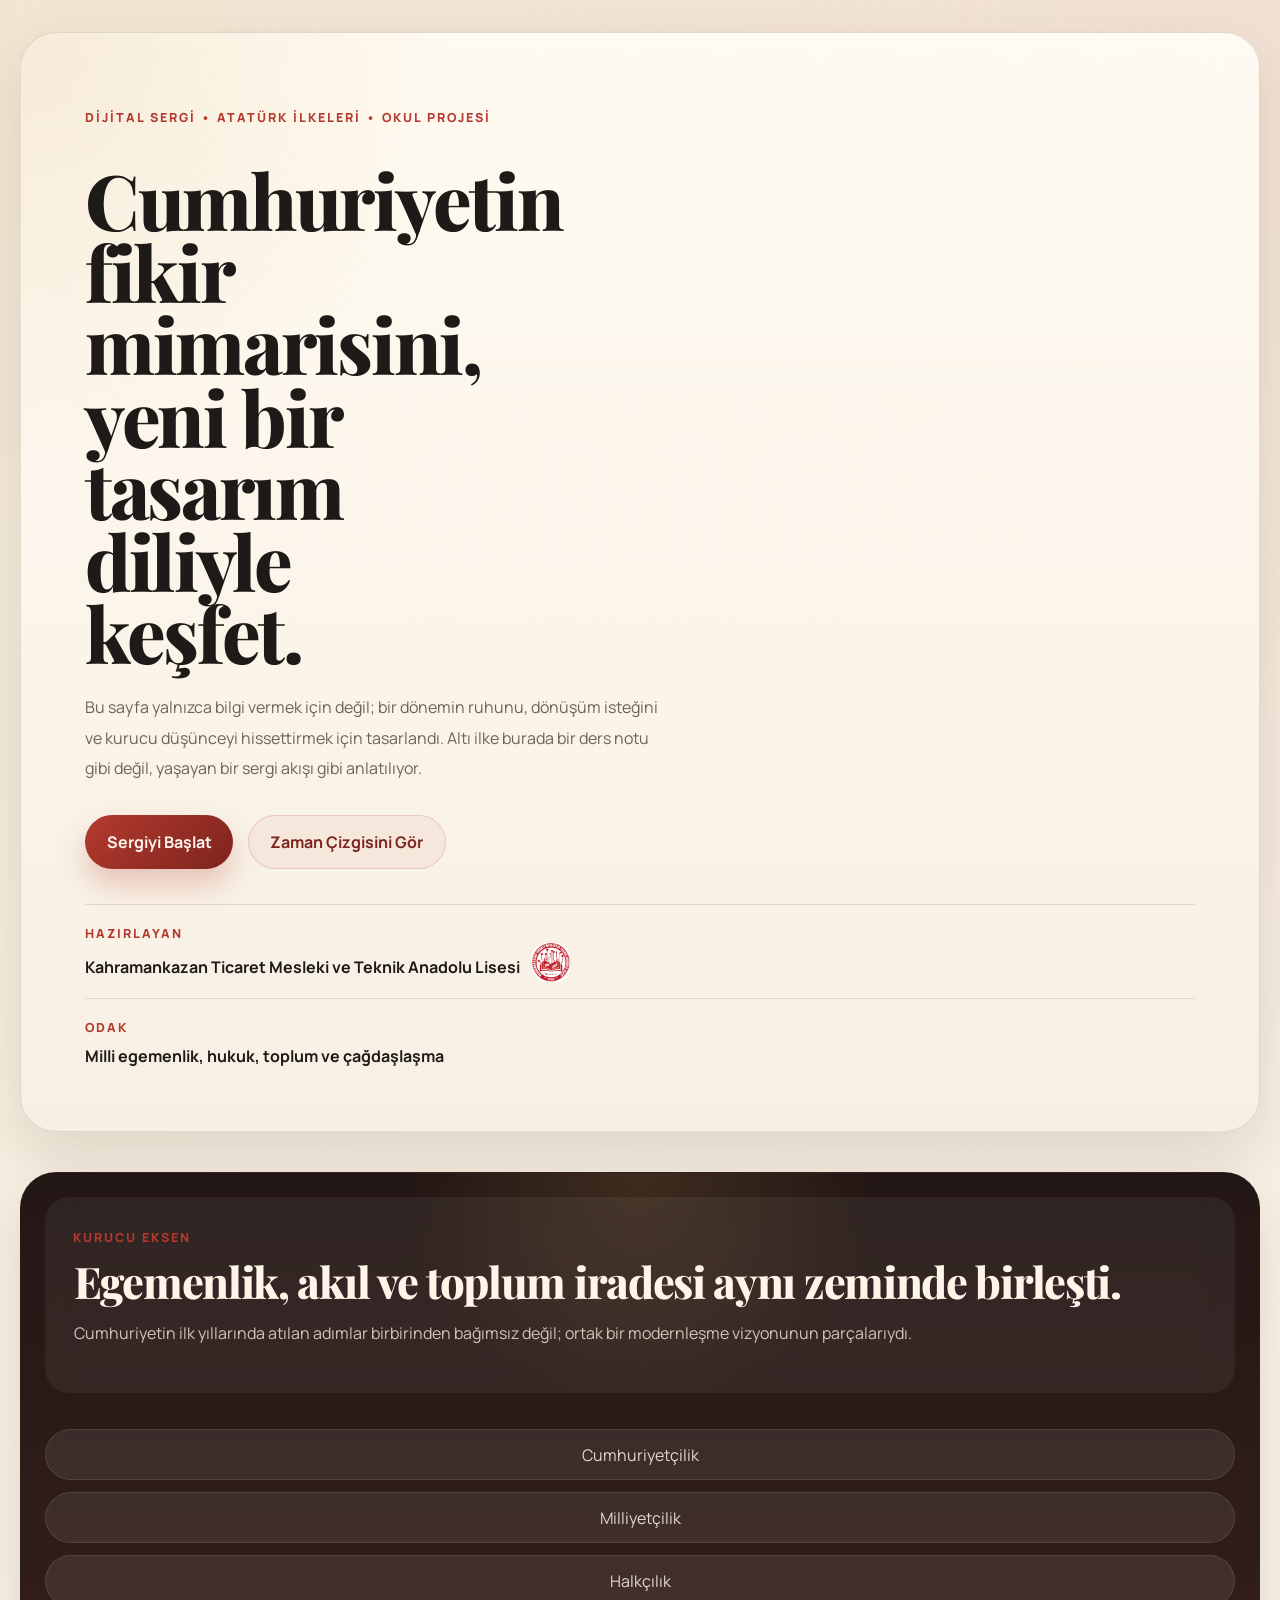
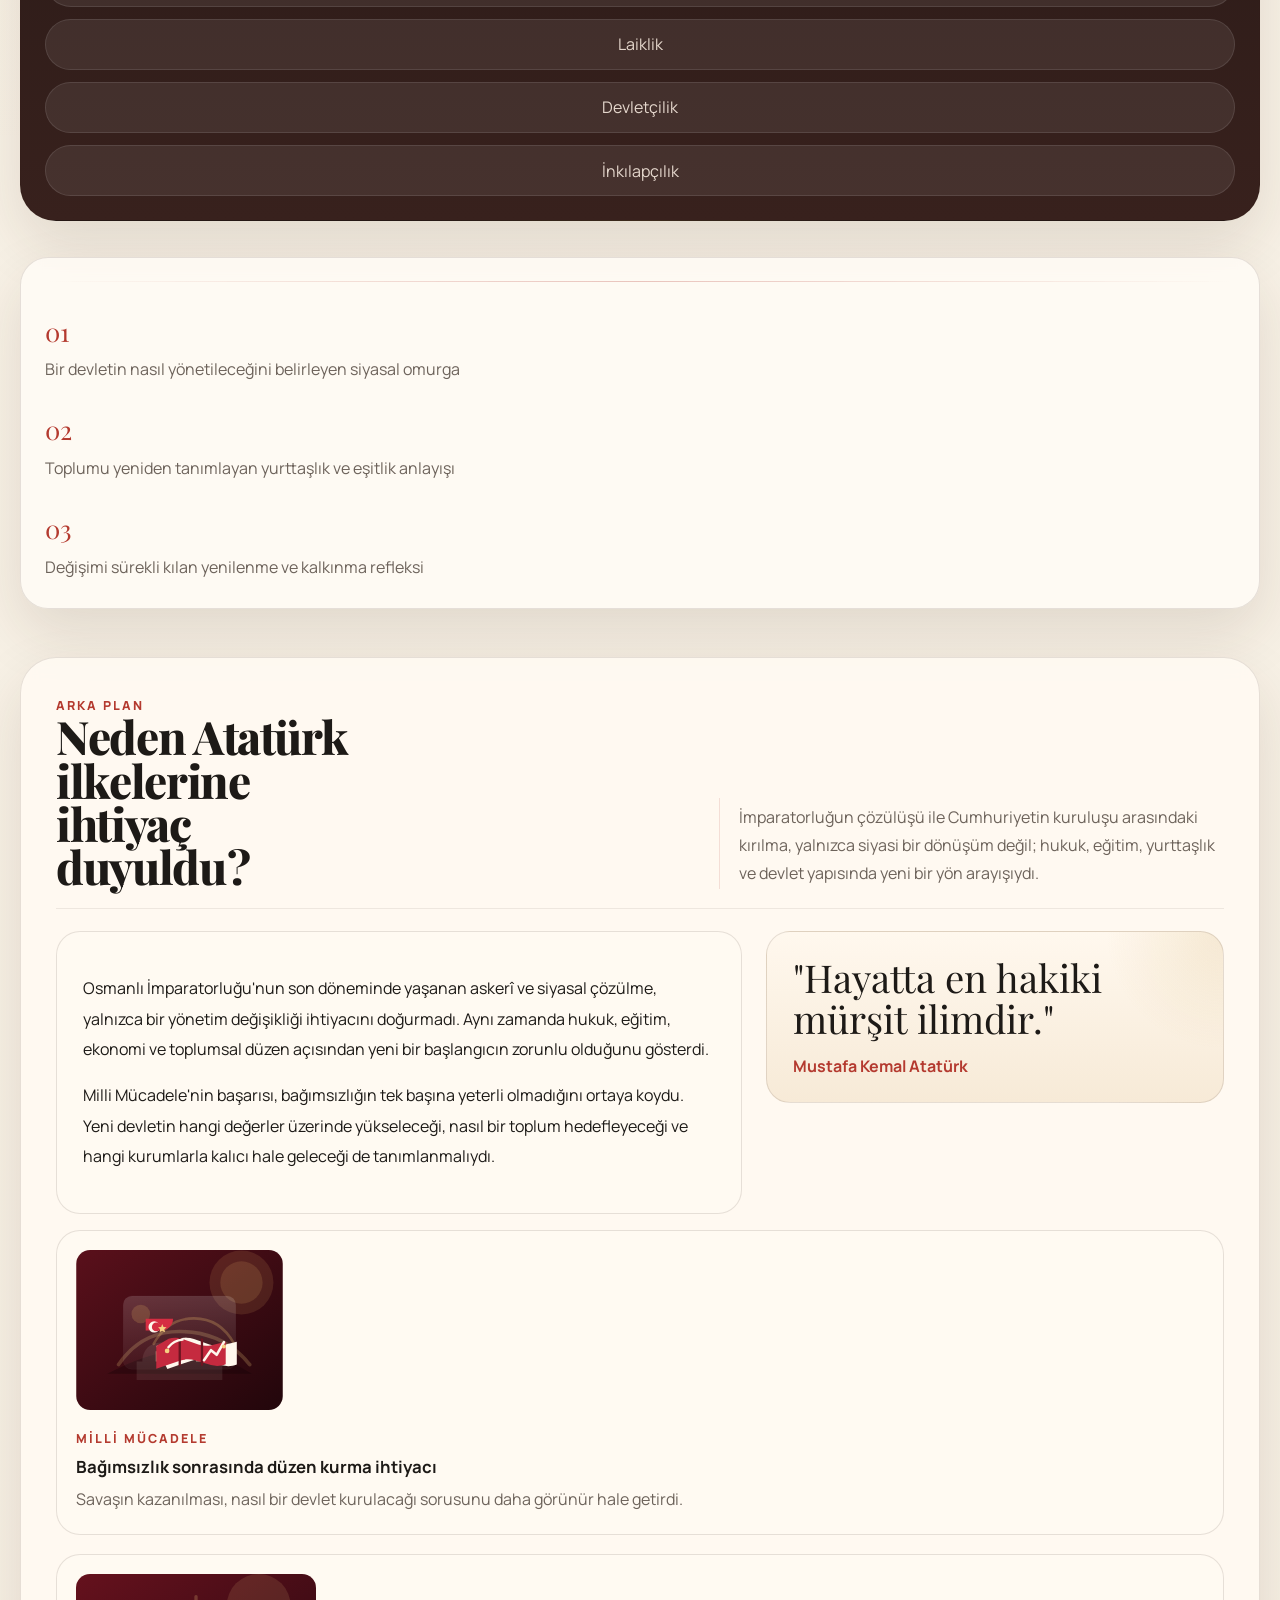
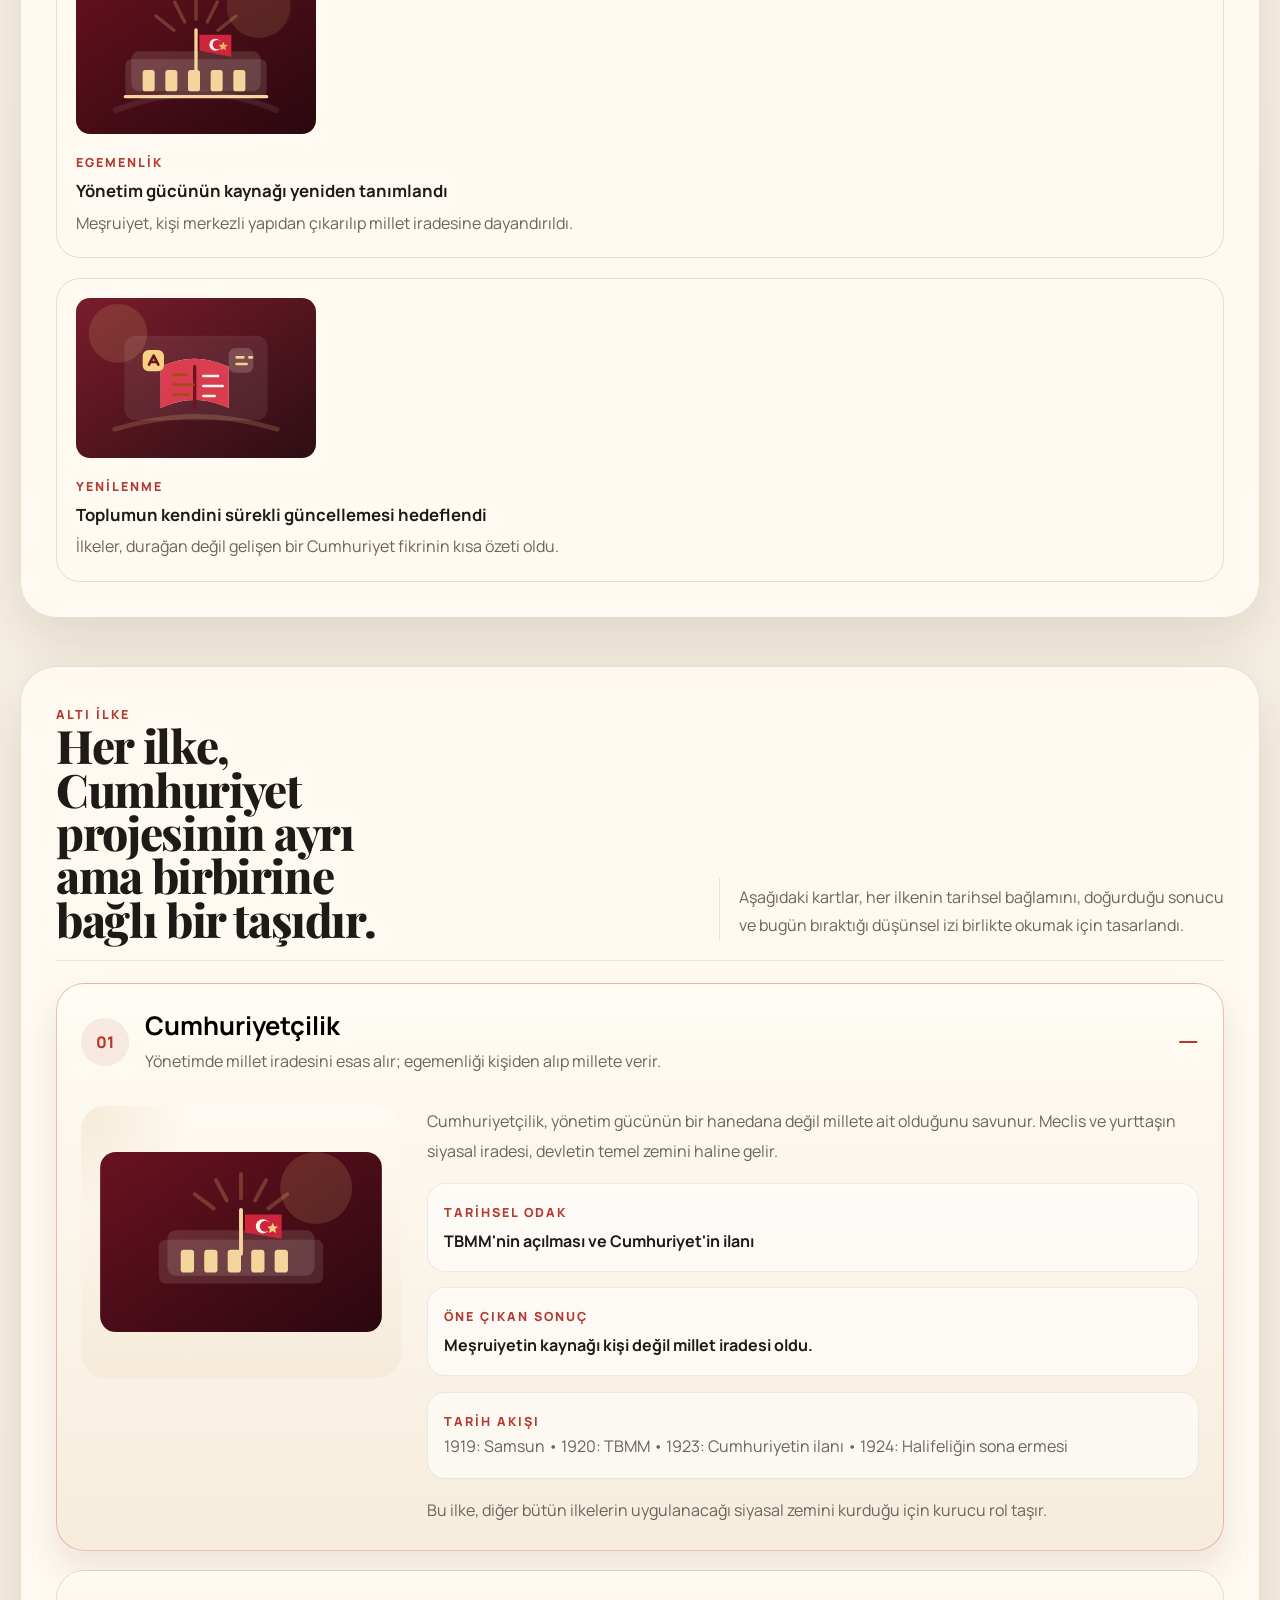
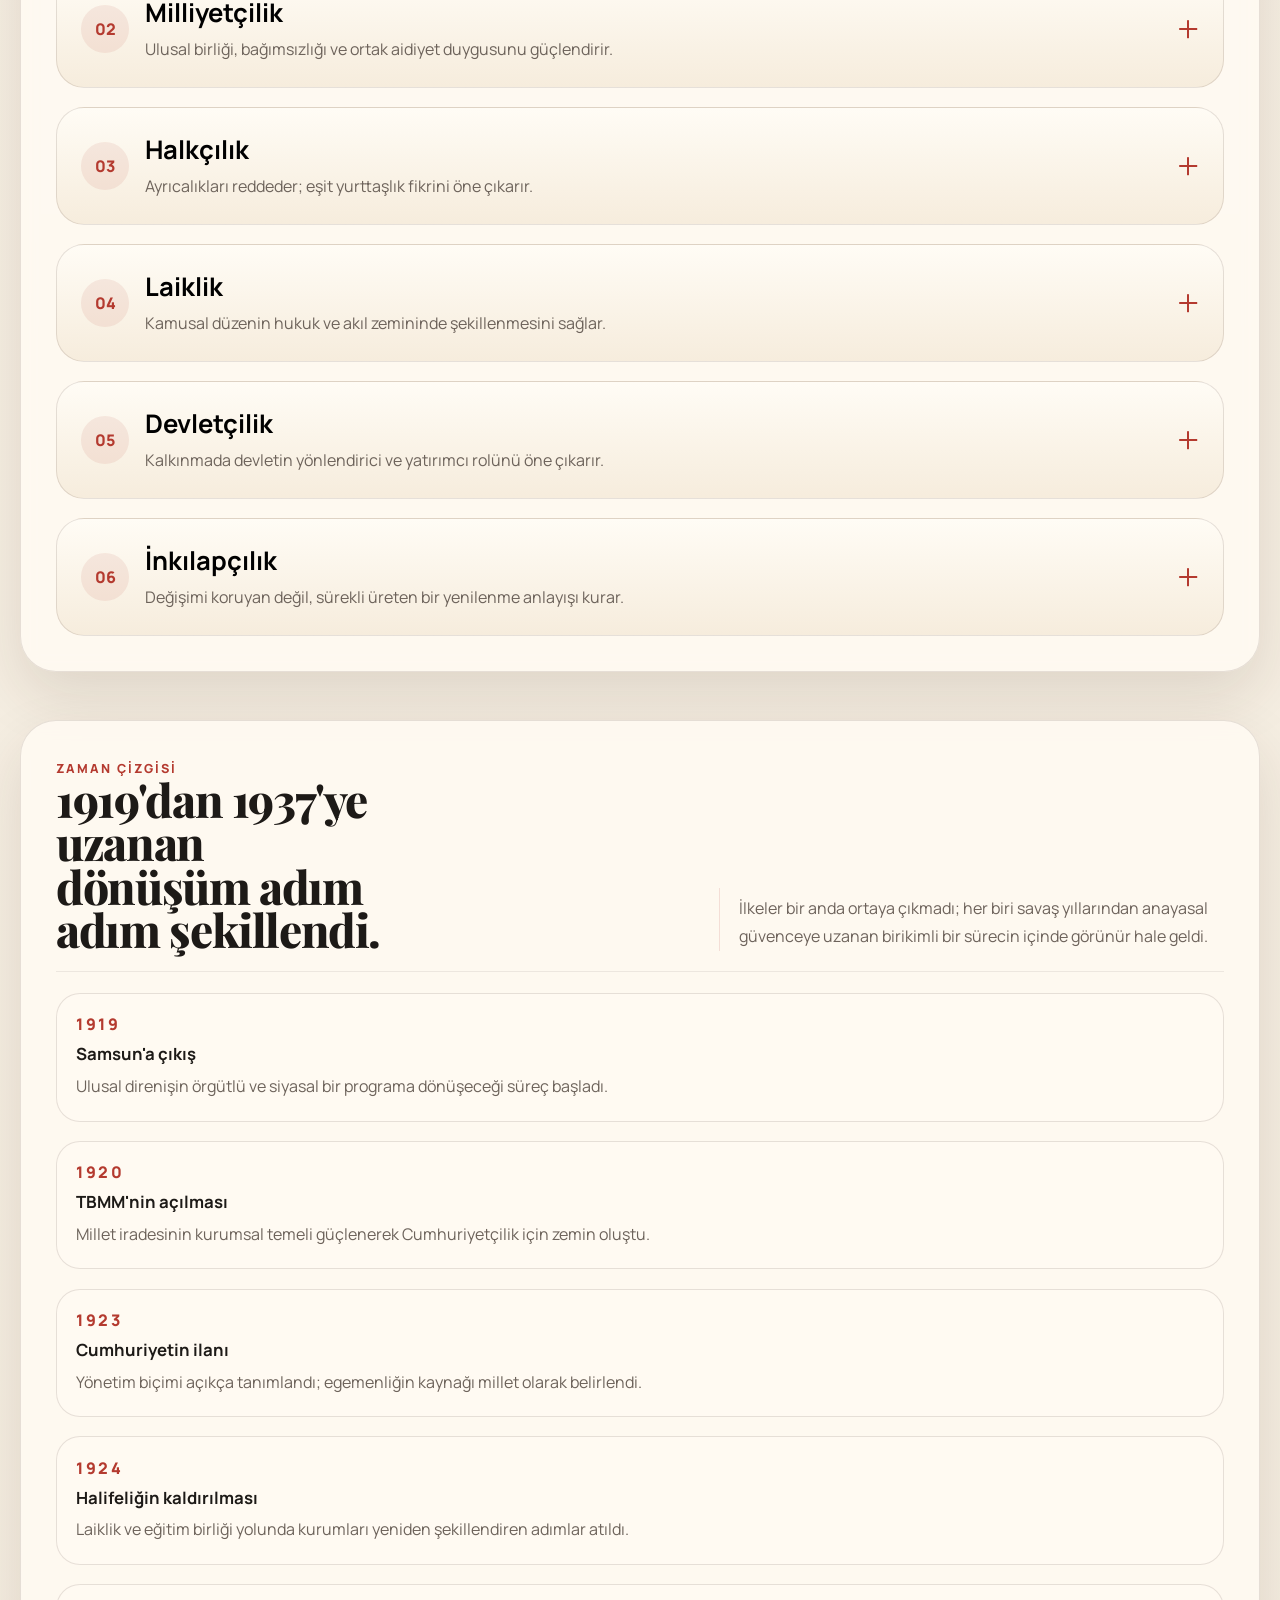
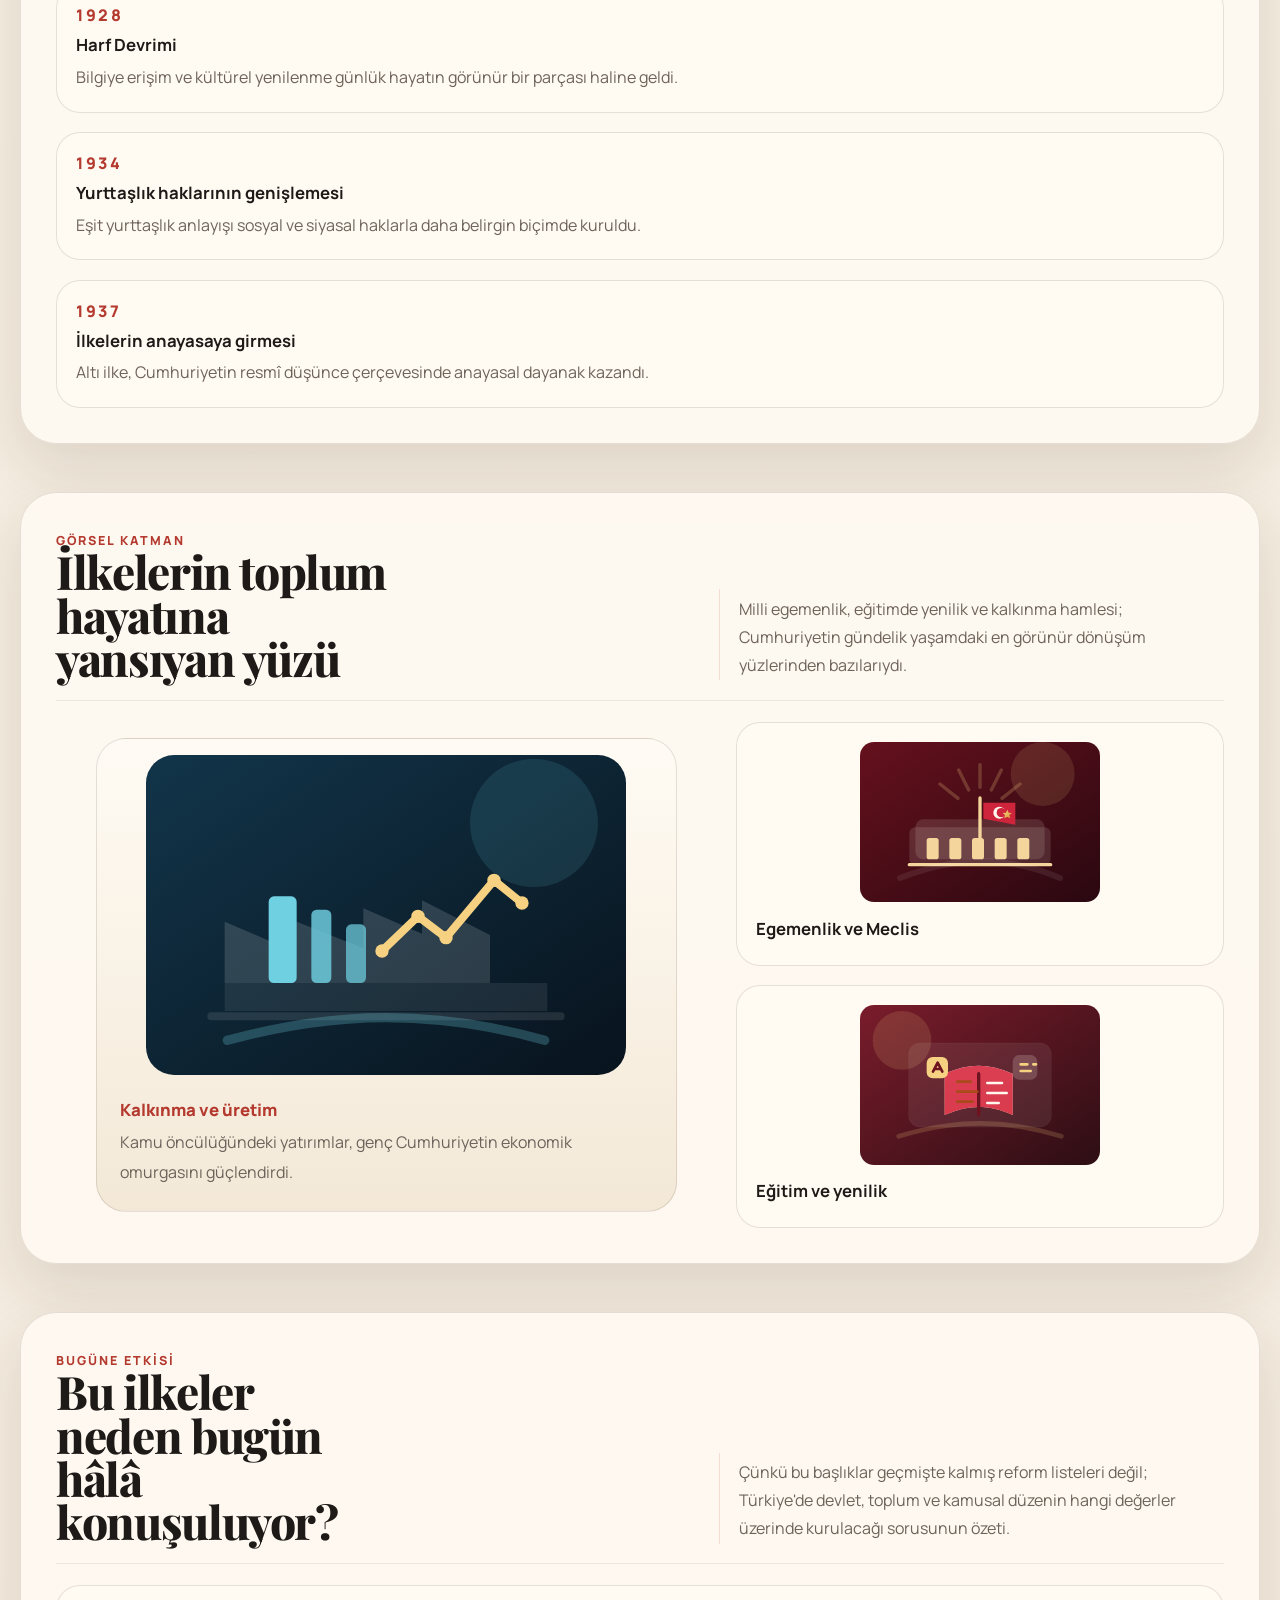
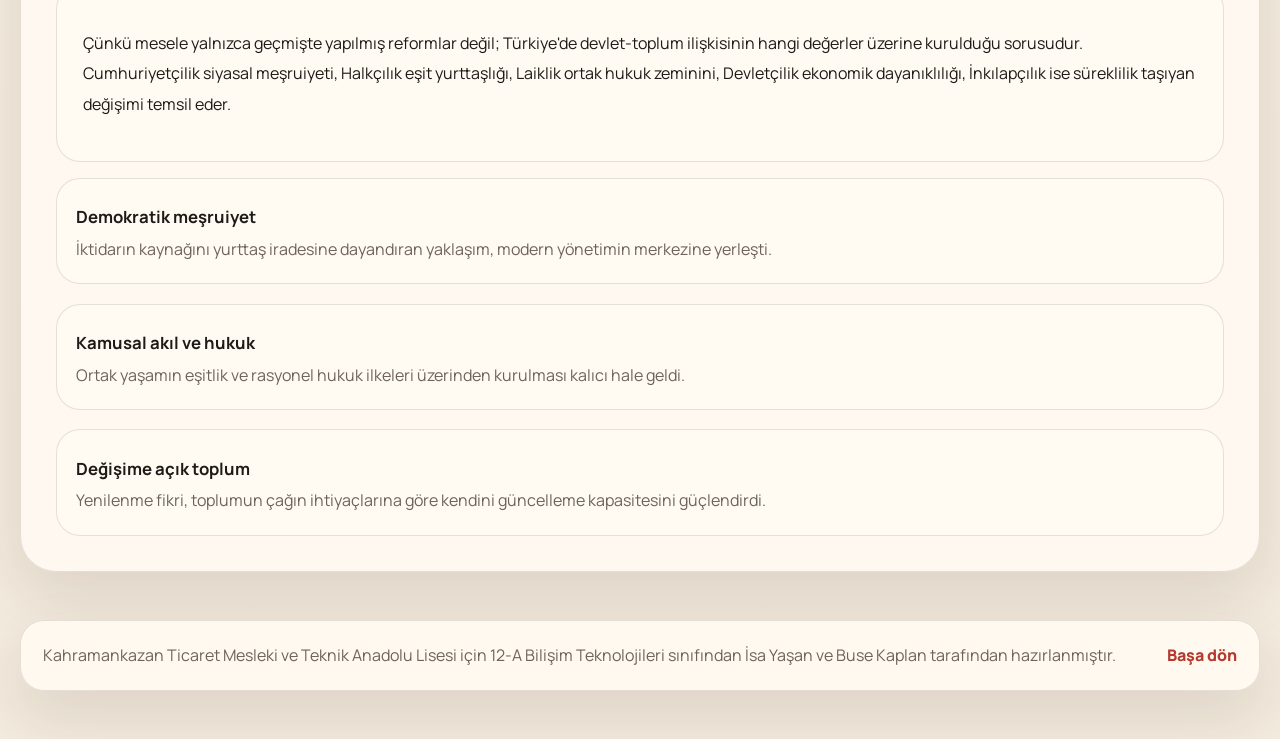
==== commit 9343d017: "Add files via upload" ====
--- a/index.html
+++ b/index.html
@@ -3,604 +3,528 @@
 <head>
   <meta charset="UTF-8">
   <meta name="viewport" content="width=device-width, initial-scale=1.0">
-  <title>Atatürk İlkeleri | Kahramankazan Ticaret Mesleki ve Teknik Anadolu Lisesi</title>
+  <title>Atatürk İlkeleri | Dijital Sergi</title>
   <meta
     name="description"
-    content="Kahramankazan Ticaret Mesleki ve Teknik Anadolu Lisesi için hazırlanan, Atatürk ilkelerini Türk tarihinin dönüm noktalarıyla birlikte anlatan animasyonlu okul projesi."
+    content="Atatürk ilkelerini tarihsel bağlamı, dönüşüm etkisi ve bugüne yansımasıyla anlatan editoryal tasarımlı dijital sergi deneyimi."
   >
-  <meta name="theme-color" content="#8f1f2d">
+  <meta name="theme-color" content="#b43a2f">
   <link rel="preconnect" href="https://fonts.googleapis.com">
   <link rel="preconnect" href="https://fonts.gstatic.com" crossorigin>
   <link
-    href="https://fonts.googleapis.com/css2?family=Cormorant+Garamond:wght@500;600;700&family=Plus+Jakarta+Sans:wght@400;500;600;700;800&display=swap"
+    href="https://fonts.googleapis.com/css2?family=Manrope:wght@400;500;600;700;800&family=Playfair+Display:wght@600;700;800&display=swap"
     rel="stylesheet"
   >
   <link rel="icon" href="school-logo.png" type="image/png">
   <link rel="stylesheet" href="styles.css">
 </head>
 <body>
-  <div class="page-shell">
-    <main id="top">
-      <section class="hero section">
+  <div class="page-noise" aria-hidden="true"></div>
+
+  <main id="top">
+    <section class="hero">
+      <div class="hero-frame">
         <div class="hero-copy reveal">
-          <span class="eyebrow">Türk tarihi • Milli Mücadele • çağdaşlaşma</span>
-          <h1>Cumhuriyeti kuran düşünceyi, etkileyici bir dijital anlatımla keşfet.</h1>
-          <p class="hero-text">
-            Atatürk ilkeleri yalnızca birer kavram değil; savaşın içinden çıkan bir toplumun
-            bağımsızlık, yurttaşlık, hukuk ve yenilenme arayışına verdiği cevaptır. Bu sayfa,
-            o fikri omurgayı güçlü görseller ve akıcı animasyonlarla anlatır.
-          </p>
-          <div class="hero-school">
-            <img
-              class="hero-school-logo"
-              src="school-logo.png"
-              alt="Kahramankazan Ticaret Mesleki ve Teknik Anadolu Lisesi logosu"
-            >
-            <div class="hero-school-copy">
-              <span>Okul Projesi</span>
-              <strong>Kahramankazan Ticaret Mesleki ve Teknik Anadolu Lisesi</strong>
-            </div>
-          </div>
+          <p class="hero-kicker">Dijital Sergi • Atatürk İlkeleri • Okul Projesi</p>
+          <h1>Cumhuriyetin fikir mimarisini, yeni bir tasarım diliyle keşfet.</h1>
+          <p class="hero-lead">
+            Bu sayfa yalnızca bilgi vermek için değil; bir dönemin ruhunu, dönüşüm isteğini ve
+            kurucu düşünceyi hissettirmek için tasarlandı. Altı ilke burada bir ders notu gibi
+            değil, yaşayan bir sergi akışı gibi anlatılıyor.
+          </p>
 
           <div class="hero-actions">
-            <a class="button button-primary" href="#ilkeler">İlkeleri İncele</a>
-            <a class="button button-secondary" href="#zaman-cizelgesi">Tarih Akışını Gör</a>
-          </div>
-
-          <div class="hero-stats">
-            <article class="stat-card">
-              <strong class="counter" data-target="6">0</strong>
-              <span>temel ilke</span>
-            </article>
-            <article class="stat-card">
-              <strong class="counter" data-target="7">0</strong>
-              <span>dönüm noktası</span>
-            </article>
-            <article class="stat-card">
-              <strong class="counter" data-target="1">0</strong>
-              <span>çağdaşlaşma vizyonu</span>
-            </article>
-          </div>
-        </div>
-
-        <div class="hero-visual reveal">
-          <div class="hero-orb" aria-hidden="true">
-            <span class="orb-ring orb-ring-outer"></span>
-            <span class="orb-ring orb-ring-inner"></span>
-            <span class="orb-core"></span>
-            <span class="orb-star"></span>
-            <span class="hero-badge hero-badge-top">Cumhuriyet</span>
-            <span class="hero-badge hero-badge-top-right">Milliyetçilik</span>
-            <span class="hero-badge hero-badge-right">Laiklik</span>
-            <span class="hero-badge hero-badge-bottom">İnkılapçılık</span>
-            <span class="hero-badge hero-badge-bottom-left">Devletçilik</span>
-            <span class="hero-badge hero-badge-left">Halkçılık</span>
-          </div>
-
-          <aside class="hero-panel">
-            <p class="panel-label">Ana fikir</p>
-            <h2>Egemenlik, akıl ve millet iradesi bir araya geldiğinde modern devlet doğar.</h2>
+            <a class="button button-primary" href="#ilkeler">Sergiyi Başlat</a>
+            <a class="button button-secondary" href="#zaman-cizelgesi">Zaman Çizgisini Gör</a>
+          </div>
+
+          <div class="hero-meta">
+            <div class="meta-block meta-block-author">
+              <span>Hazırlayan</span>
+              <div class="meta-author">
+                <strong>Kahramankazan Ticaret Mesleki ve Teknik Anadolu Lisesi</strong>
+                <img class="school-logo" src="school-logo.png" alt="Okul logosu">
+              </div>
+            </div>
+            <div class="meta-block">
+              <span>Odak</span>
+              <strong>Milli egemenlik, hukuk, toplum ve çağdaşlaşma</strong>
+            </div>
+          </div>
+        </div>
+
+        <div class="hero-stage reveal">
+          <div class="stage-card stage-card-main">
+            <span class="stage-label">Kurucu eksen</span>
+            <h2>Egemenlik, akıl ve toplum iradesi aynı zeminde birleşti.</h2>
             <p>
-              1923 sonrasında yapılan reformlar birbirinden kopuk değil; aynı hedefe yürüyen,
-              birbiriyle bağlantılı dönüşüm adımlarıydı.
+              Cumhuriyetin ilk yıllarında atılan adımlar birbirinden bağımsız değil; ortak bir
+              modernleşme vizyonunun parçalarıydı.
             </p>
-
-            <div class="panel-points">
-              <span>Bağımsızlık fikri</span>
-              <span>Hukukun üstünlüğü</span>
-              <span>Toplumsal yenilenme</span>
-            </div>
-          </aside>
-        </div>
-      </section>
-
-      <div class="content-stack">
-        <section id="hikaye" class="section story">
-          <div class="section-heading reveal">
-            <span class="eyebrow">Arka plan</span>
-            <h2>Neden Atatürk ilkelerine ihtiyaç duyuldu?</h2>
-            <p>
-              Osmanlı İmparatorluğu'nun son döneminde yaşanan askerî ve siyasal çözülme,
-              yalnızca yönetim değişikliğini değil; düşünce, hukuk, eğitim ve toplum düzeni
-              açısından yeni bir başlangıcı zorunlu kıldı.
-            </p>
-          </div>
-
-          <div class="story-layout">
-            <div class="story-copy reveal">
-              <p>
-                Milli Mücadele'nin başarısı, Türkiye'nin bağımsız yaşayabilmesi için güçlü bir
-                siyasi irade kadar ortak bir yön duygusuna da ihtiyaç olduğunu gösterdi.
-                Atatürk ilkeleri, işte bu yönün kısa ama kapsamlı özeti olarak ortaya çıktı.
-              </p>
-              <p>
-                Bu ilkeler yeni devleti hem içeride kurumsallaştırmak hem de dış baskılara
-                karşı dayanıklı hale getirmek için rehber oldu. Eğitim reformlarından hukuk
-                düzenine, ekonomik tercihlerden toplum anlayışına kadar geniş bir etki alanı
-                oluşturdu.
-              </p>
-
-              <blockquote class="quote-card">
-                <p>"Hayatta en hakiki mürşit ilimdir."</p>
-                <footer>Mustafa Kemal Atatürk</footer>
-              </blockquote>
-            </div>
-
-            <div class="story-side">
-              <figure class="story-visual-card reveal">
-                <img
-                  src="visual-republic.svg"
-                  alt="Cumhuriyetin kuruluş sürecini sembolleştiren tematik illüstrasyon"
-                  loading="lazy"
-                >
-                <figcaption>
-                  <strong>Milli Mücadele'den Cumhuriyet'e</strong>
-                  <span>Bağımsızlık, eğitim, hukuk ve kalkınma aynı dönüşüm hikayesinin parçalarıydı.</span>
-                </figcaption>
+          </div>
+
+          <div class="stage-orbit">
+            <span>Cumhuriyetçilik</span>
+            <span>Milliyetçilik</span>
+            <span>Halkçılık</span>
+            <span>Laiklik</span>
+            <span>Devletçilik</span>
+            <span>İnkılapçılık</span>
+          </div>
+        </div>
+      </div>
+    </section>
+
+    <section class="intro-ribbon reveal">
+      <div class="ribbon-line"></div>
+      <div class="ribbon-grid">
+        <article>
+          <span>01</span>
+          <p>Bir devletin nasıl yönetileceğini belirleyen siyasal omurga</p>
+        </article>
+        <article>
+          <span>02</span>
+          <p>Toplumu yeniden tanımlayan yurttaşlık ve eşitlik anlayışı</p>
+        </article>
+        <article>
+          <span>03</span>
+          <p>Değişimi sürekli kılan yenilenme ve kalkınma refleksi</p>
+        </article>
+      </div>
+    </section>
+
+    <section id="hikaye" class="story-panel section-shell">
+      <div class="section-top reveal">
+        <div class="section-top-copy">
+          <span class="section-tag">Arka Plan</span>
+          <h2>Neden Atatürk ilkelerine ihtiyaç duyuldu?</h2>
+        </div>
+        <div class="section-top-note">
+          <p>
+            İmparatorluğun çözülüşü ile Cumhuriyetin kuruluşu arasındaki kırılma, yalnızca siyasi bir
+            dönüşüm değil; hukuk, eğitim, yurttaşlık ve devlet yapısında yeni bir yön arayışıydı.
+          </p>
+        </div>
+      </div>
+
+      <div class="story-layout">
+        <article class="story-text reveal">
+          <p>
+            Osmanlı İmparatorluğu'nun son döneminde yaşanan askerî ve siyasal çözülme, yalnızca
+            bir yönetim değişikliği ihtiyacını doğurmadı. Aynı zamanda hukuk, eğitim, ekonomi ve
+            toplumsal düzen açısından yeni bir başlangıcın zorunlu olduğunu gösterdi.
+          </p>
+          <p>
+            Milli Mücadele'nin başarısı, bağımsızlığın tek başına yeterli olmadığını ortaya koydu.
+            Yeni devletin hangi değerler üzerinde yükseleceği, nasıl bir toplum hedefleyeceği ve
+            hangi kurumlarla kalıcı hale geleceği de tanımlanmalıydı.
+          </p>
+        </article>
+
+        <aside class="story-quote reveal">
+          <p>"Hayatta en hakiki mürşit ilimdir."</p>
+          <span>Mustafa Kemal Atatürk</span>
+        </aside>
+      </div>
+
+      <div class="story-cards">
+        <article class="story-card reveal">
+          <img src="visual-republic.svg" alt="Cumhuriyetin kuruluş sürecini anlatan illüstrasyon" loading="lazy">
+          <div>
+            <span>Milli Mücadele</span>
+            <h3>Bağımsızlık sonrasında düzen kurma ihtiyacı</h3>
+            <p>Savaşın kazanılması, nasıl bir devlet kurulacağı sorusunu daha görünür hale getirdi.</p>
+          </div>
+        </article>
+
+        <article class="story-card reveal">
+          <img src="visual-egemenlik.svg" alt="Milli egemenlik temasını anlatan görsel" loading="lazy">
+          <div>
+            <span>Egemenlik</span>
+            <h3>Yönetim gücünün kaynağı yeniden tanımlandı</h3>
+            <p>Meşruiyet, kişi merkezli yapıdan çıkarılıp millet iradesine dayandırıldı.</p>
+          </div>
+        </article>
+
+        <article class="story-card reveal">
+          <img src="visual-yenilik.svg" alt="Yenilenme ve çağdaşlaşma temasını anlatan görsel" loading="lazy">
+          <div>
+            <span>Yenilenme</span>
+            <h3>Toplumun kendini sürekli güncellemesi hedeflendi</h3>
+            <p>İlkeler, durağan değil gelişen bir Cumhuriyet fikrinin kısa özeti oldu.</p>
+          </div>
+        </article>
+      </div>
+    </section>
+
+    <section id="ilkeler" class="principles-showcase section-shell">
+      <div class="section-top reveal">
+        <div class="section-top-copy">
+          <span class="section-tag">Altı İlke</span>
+          <h2>Her ilke, Cumhuriyet projesinin ayrı ama birbirine bağlı bir taşıdır.</h2>
+        </div>
+        <div class="section-top-note">
+          <p>
+            Aşağıdaki kartlar, her ilkenin tarihsel bağlamını, doğurduğu sonucu ve bugün bıraktığı
+            düşünsel izi birlikte okumak için tasarlandı.
+          </p>
+        </div>
+      </div>
+
+      <div class="principles-accordion" role="tablist" aria-label="Atatürk ilkeleri">
+        <article class="principle-item reveal is-expanded" data-principle="cumhuriyetcilik">
+          <button class="principle-trigger" type="button" aria-expanded="true">
+            <span class="principle-index">01</span>
+            <div class="principle-heading">
+              <h3>Cumhuriyetçilik</h3>
+              <p>Yönetimde millet iradesini esas alır; egemenliği kişiden alıp millete verir.</p>
+            </div>
+            <span class="principle-toggle" aria-hidden="true"></span>
+          </button>
+          <div class="principle-content" hidden>
+            <div class="principle-body">
+              <figure class="principle-art">
+                <img src="principle-cumhuriyetcilik.svg" alt="Cumhuriyetçilik ilkesini anlatan illüstrasyon" loading="lazy">
               </figure>
-
-              <div class="story-grid">
-                <article class="info-card reveal">
-                  <img
-                    class="card-visual"
-                    src="principle-milliyetcilik.svg"
-                    alt="Bağımsızlık ve milli birlik temasını anlatan illüstrasyon"
-                    loading="lazy"
-                  >
-                  <span class="info-index">01</span>
-                  <h3>Bağımsızlık sonrası düzen kurma ihtiyacı</h3>
-                  <p>
-                    Savaşı kazanmak tek başına yeterli değildi; yeni devletin nasıl yönetileceği,
-                    hangi değerler üzerinde yükseleceği de tanımlanmalıydı.
-                  </p>
-                </article>
-
-                <article class="info-card reveal">
-                  <img
-                    class="card-visual"
-                    src="principle-halkcilik.svg"
-                    alt="Yurttaşlık ve toplumsal eşitliği anlatan illüstrasyon"
-                    loading="lazy"
-                  >
-                  <span class="info-index">02</span>
-                  <h3>Yurttaş odaklı yeni toplum tasarımı</h3>
-                  <p>
-                    Saltanattan cumhuriyete geçiş, tebaadan yurttaşa dönüşüm anlamına geliyordu.
-                    İlkeler bu geçişi çerçeveleyen temel prensipler oldu.
-                  </p>
-                </article>
-
-                <article class="info-card reveal">
-                  <img
-                    class="card-visual"
-                    src="principle-inkilapcilik.svg"
-                    alt="Yenilenme ve çağdaşlaşma fikrini anlatan illüstrasyon"
-                    loading="lazy"
-                  >
-                  <span class="info-index">03</span>
-                  <h3>Sürekli yenilenme fikri</h3>
-                  <p>
-                    Değişen dünyaya ayak uydurabilmek için durağan değil, kendini güncelleyebilen
-                    bir devlet ve toplum yapısı hedeflendi.
-                  </p>
-                </article>
-              </div>
-            </div>
-          </div>
-        </section>
-
-        <section id="ilkeler" class="section principles">
-          <div class="section-heading reveal">
-            <span class="eyebrow">Altı ok</span>
-            <h2>Her ilke, Cumhuriyet projesinin ayrı bir yapı taşıdır.</h2>
-            <p>
-              Kartlardan birine tıklayarak ilkenin kısa özünü, tarihsel karşılığını ve bugüne
-              bıraktığı etkiyi inceleyebilirsin.
-            </p>
-          </div>
-
-          <div class="principles-accordion" role="tablist" aria-label="Atatürk ilkeleri">
-            <article class="principle-item reveal is-expanded" data-principle="cumhuriyetcilik">
-              <button class="principle-trigger" type="button" aria-expanded="true">
-                <span class="principle-number">01</span>
-                <div class="principle-header">
-                  <h3>Cumhuriyetçilik</h3>
-                  <p>Yönetimde millet iradesini esas alır; egemenliği kişiden alıp millete verir.</p>
-                </div>
-                <span class="expand-icon" aria-hidden="true">+</span>
-              </button>
-              <div class="principle-content" hidden>
-                <div class="principle-body">
-                  <p class="principle-details-text"></p>
-                  
-                  <div class="principle-visuals-grid">
-                    <figure class="principle-visual">
-                      <img src="principle-cumhuriyetcilik.svg" alt="Cumhuriyetçilik ilkesini anlatan tematik illüstrasyon" loading="lazy">
-                    </figure>
-                    <figure class="principle-visual principle-visual-secondary">
-                      <img src="visual-egemenlik.svg" alt="Milli egemenlik görseli" loading="lazy">
-                    </figure>
-                  </div>
-                  
-                  <div class="principle-details">
-                    <div class="detail-chip">
-                      <span>Tarihsel odak</span>
-                      <strong class="principle-focus">TBMM'nin açılması, Cumhuriyet'in ilanı</strong>
-                    </div>
-                    <div class="detail-chip">
-                      <span>Öne çıkan sonuç</span>
-                      <strong class="principle-impact">Meşruiyetin kaynağı millet iradesi oldu.</strong>
-                    </div>
-                  </div>
-                  <div class="principle-timeline">
-                    <span class="timeline-label">Tarih akışı</span>
-                    <p class="principle-history"></p>
-                  </div>
-                  <p class="principle-note"></p>
-                </div>
-              </div>
-            </article>
-
-            <article class="principle-item reveal" data-principle="milliyetcilik">
-              <button class="principle-trigger" type="button" aria-expanded="false">
-                <span class="principle-number">02</span>
-                <div class="principle-header">
-                  <h3>Milliyetçilik</h3>
-                  <p>Ulusal birliği, bağımsızlığı ve ortak aidiyet duygusunu güçlendirir.</p>
-                </div>
-                <span class="expand-icon" aria-hidden="true">+</span>
-              </button>
-              <div class="principle-content" hidden>
-                <div class="principle-body">
-                  <p class="principle-details-text"></p>
-                  <div class="principle-visuals-grid">
-                    <figure class="principle-visual">
-                      <img src="principle-milliyetcilik.svg" alt="Milliyetçilik ilkesini anlatan tematik illüstrasyon" loading="lazy">
-                    </figure>
-                    <figure class="principle-visual principle-visual-secondary">
-                      <img src="visual-republic.svg" alt="Cumhuriyet görseli" loading="lazy">
-                    </figure>
-                  </div>
-                  <div class="principle-details">
-                    <div class="detail-chip">
-                      <span>Tarihsel odak</span>
-                      <strong class="principle-focus"></strong>
-                    </div>
-                    <div class="detail-chip">
-                      <span>Öne çıkan sonuç</span>
-                      <strong class="principle-impact"></strong>
-                    </div>
-                  </div>
-                  <div class="principle-timeline">
-                    <span class="timeline-label">Tarih akışı</span>
-                    <p class="principle-history"></p>
-                  </div>
-                  <p class="principle-note"></p>
-                </div>
-              </div>
-            </article>
-
-            <article class="principle-item reveal" data-principle="halkcilik">
-              <button class="principle-trigger" type="button" aria-expanded="false">
-                <span class="principle-number">03</span>
-                <div class="principle-header">
-                  <h3>Halkçılık</h3>
-                  <p>Toplumda sınıf ayrıcalığını reddeder; eşit yurttaşlık fikrini öne çıkarır.</p>
-                </div>
-                <span class="expand-icon" aria-hidden="true">+</span>
-              </button>
-              <div class="principle-content" hidden>
-                <div class="principle-body">
-                  <p class="principle-details-text"></p>
-                  <div class="principle-visuals-grid">
-                    <figure class="principle-visual">
-                      <img src="principle-halkcilik.svg" alt="Halkçılık ilkesini anlatan tematik illüstrasyon" loading="lazy">
-                    </figure>
-                    <figure class="principle-visual principle-visual-secondary">
-                      <img src="visual-kalkinma.svg" alt="Kalkınma görseli" loading="lazy">
-                    </figure>
-                  </div>
-                  <div class="principle-details">
-                    <div class="detail-chip">
-                      <span>Tarihsel odak</span>
-                      <strong class="principle-focus"></strong>
-                    </div>
-                    <div class="detail-chip">
-                      <span>Öne çıkan sonuç</span>
-                      <strong class="principle-impact"></strong>
-                    </div>
-                  </div>
-                  <div class="principle-timeline">
-                    <span class="timeline-label">Tarih akışı</span>
-                    <p class="principle-history"></p>
-                  </div>
-                  <p class="principle-note"></p>
-                </div>
-              </div>
-            </article>
-
-            <article class="principle-item reveal" data-principle="laiklik">
-              <button class="principle-trigger" type="button" aria-expanded="false">
-                <span class="principle-number">04</span>
-                <div class="principle-header">
-                  <h3>Laiklik</h3>
-                  <p>Devlet işlerini din kurallarından ayırarak hukuku ve kamusal düzeni akla dayandırır.</p>
-                </div>
-                <span class="expand-icon" aria-hidden="true">+</span>
-              </button>
-              <div class="principle-content" hidden>
-                <div class="principle-body">
-                  <p class="principle-details-text"></p>
-                  <div class="principle-visuals-grid">
-                    <figure class="principle-visual">
-                      <img src="principle-laiklik.svg" alt="Laiklik ilkesini anlatan tematik illüstrasyon" loading="lazy">
-                    </figure>
-                    <figure class="principle-visual principle-visual-secondary">
-                      <img src="visual-egemenlik.svg" alt="Egemenlik görseli" loading="lazy">
-                    </figure>
-                  </div>
-                  <div class="principle-details">
-                    <div class="detail-chip">
-                      <span>Tarihsel odak</span>
-                      <strong class="principle-focus"></strong>
-                    </div>
-                    <div class="detail-chip">
-                      <span>Öne çıkan sonuç</span>
-                      <strong class="principle-impact"></strong>
-                    </div>
-                  </div>
-                  <div class="principle-timeline">
-                    <span class="timeline-label">Tarih akışı</span>
-                    <p class="principle-history"></p>
-                  </div>
-                  <p class="principle-note"></p>
-                </div>
-              </div>
-            </article>
-
-            <article class="principle-item reveal" data-principle="devletcilik">
-              <button class="principle-trigger" type="button" aria-expanded="false">
-                <span class="principle-number">05</span>
-                <div class="principle-header">
-                  <h3>Devletçilik</h3>
-                  <p>Ekonomik kalkınmada kamu öncülüğünü devreye alarak üretim gücünü artırmayı hedefler.</p>
-                </div>
-                <span class="expand-icon" aria-hidden="true">+</span>
-              </button>
-              <div class="principle-content" hidden>
-                <div class="principle-body">
-                  <p class="principle-details-text"></p>
-                  <div class="principle-visuals-grid">
-                    <figure class="principle-visual">
-                      <img src="principle-devletcilik.svg" alt="Devletçilik ilkesini anlatan tematik illüstrasyon" loading="lazy">
-                    </figure>
-                    <figure class="principle-visual principle-visual-secondary">
-                      <img src="visual-kalkinma.svg" alt="Kalkınma görseli" loading="lazy">
-                    </figure>
-                  </div>
-                  <div class="principle-details">
-                    <div class="detail-chip">
-                      <span>Tarihsel odak</span>
-                      <strong class="principle-focus"></strong>
-                    </div>
-                    <div class="detail-chip">
-                      <span>Öne çıkan sonuç</span>
-                      <strong class="principle-impact"></strong>
-                    </div>
-                  </div>
-                  <div class="principle-timeline">
-                    <span class="timeline-label">Tarih akışı</span>
-                    <p class="principle-history"></p>
-                  </div>
-                  <p class="principle-note"></p>
-                </div>
-              </div>
-            </article>
-
-            <article class="principle-item reveal" data-principle="inkilapcilik">
-              <button class="principle-trigger" type="button" aria-expanded="false">
-                <span class="principle-number">06</span>
-                <div class="principle-header">
-                  <h3>İnkılapçılık</h3>
-                  <p>Yapılan yenilikleri korur, toplumu çağın gerisinde bırakmayan bir dönüşüm anlayışını savunur.</p>
-                </div>
-                <span class="expand-icon" aria-hidden="true">+</span>
-              </button>
-              <div class="principle-content" hidden>
-                <div class="principle-body">
-                  <p class="principle-details-text"></p>
-                  <div class="principle-visuals-grid">
-                    <figure class="principle-visual">
-                      <img src="principle-inkilapcilik.svg" alt="İnkılapçılık ilkesini anlatan tematik illüstrasyon" loading="lazy">
-                    </figure>
-                    <figure class="principle-visual principle-visual-secondary">
-                      <img src="visual-yenilik.svg" alt="Yenilik görseli" loading="lazy">
-                    </figure>
-                  </div>
-                  <div class="principle-details">
-                    <div class="detail-chip">
-                      <span>Tarihsel odak</span>
-                      <strong class="principle-focus"></strong>
-                    </div>
-                    <div class="detail-chip">
-                      <span>Öne çıkan sonuç</span>
-                      <strong class="principle-impact"></strong>
-                    </div>
-                  </div>
-                  <div class="principle-timeline">
-                    <span class="timeline-label">Tarih akışı</span>
-                    <p class="principle-history"></p>
-                  </div>
-                  <p class="principle-note"></p>
-                </div>
-              </div>
-            </article>
-          </div>
-        </section>
-
-        <section id="zaman-cizelgesi" class="section timeline">
-          <div class="section-heading reveal">
-            <span class="eyebrow">Tarih akışı</span>
-            <h2>1919'dan 1937'ye uzanan dönüşüm çizgisi</h2>
-            <p>
-              Atatürk ilkeleri bir anda ortaya çıkmadı; Milli Mücadele'den anayasal güvenceye
-              uzanan süreçte adım adım şekillendi.
-            </p>
-          </div>
-
-          <div class="timeline-track">
-            <article class="timeline-item reveal">
-              <span class="timeline-year">1919</span>
-              <div class="timeline-card">
-                <h3>Samsun'a çıkış ve ulusal direnişin kıvılcımı</h3>
-                <p>İşgallere karşı örgütlü bir milli direniş fikri doğdu; bağımsızlık hedefi somut bir siyasi programa dönüşmeye başladı.</p>
-              </div>
-            </article>
-            <article class="timeline-item reveal">
-              <span class="timeline-year">1920</span>
-              <div class="timeline-card">
-                <h3>TBMM'nin açılması</h3>
-                <p>Ankara'da açılan meclis, halk iradesinin kurumsal ifadesi oldu ve Cumhuriyetçilik ilkesinin temeli güçlendi.</p>
-              </div>
-            </article>
-            <article class="timeline-item reveal">
-              <span class="timeline-year">1923</span>
-              <div class="timeline-card">
-                <h3>Cumhuriyet'in ilanı</h3>
-                <p>Yeni devletin yönetim şekli açık biçimde tanımlandı; egemenliğin kaynağı millet olarak ilan edildi.</p>
-              </div>
-            </article>
-            <article class="timeline-item reveal">
-              <span class="timeline-year">1924</span>
-              <div class="timeline-card">
-                <h3>Halifeliğin kaldırılması ve eğitim birliği</h3>
-                <p>Laikleşme ve merkezi eğitim düzeni yönünde atılan adımlar, hukuk ve kurumların yeniden inşasını hızlandırdı.</p>
-              </div>
-            </article>
-            <article class="timeline-item reveal">
-              <span class="timeline-year">1928</span>
-              <div class="timeline-card">
-                <h3>Harf Devrimi ve kültürel dönüşüm</h3>
-                <p>Toplumun bilgiye erişimini kolaylaştıran değişimler, İnkılapçılık ilkesinin günlük yaşamdaki görünürlüğünü artırdı.</p>
-              </div>
-            </article>
-            <article class="timeline-item reveal">
-              <span class="timeline-year">1934</span>
-              <div class="timeline-card">
-                <h3>Sosyal ve siyasal hakların genişlemesi</h3>
-                <p>Soyadı Kanunu ve kadınlara siyasal hakların tanınması, eşit yurttaşlık anlayışını daha görünür hale getirdi.</p>
-              </div>
-            </article>
-            <article class="timeline-item reveal">
-              <span class="timeline-year">1937</span>
-              <div class="timeline-card">
-                <h3>Altı ilkenin anayasaya girmesi</h3>
-                <p>Atatürk ilkeleri anayasal güvenceye kavuşarak Cumhuriyet'in resmi ideolojik çerçevesi içinde yer aldı.</p>
-              </div>
-            </article>
-          </div>
-        </section>
-
-        <section class="section gallery-showcase">
-          <div class="section-heading reveal">
-            <span class="eyebrow">Görsel bakış</span>
-            <h2>İlkelerin toplum hayatına yansıyan yüzü</h2>
-            <p>
-              Milli egemenlik, eğitimde yenilik ve ekonomik kalkınma; Atatürk ilkelerinin
-              günlük yaşamda en görünür olduğu başlıklardan bazılarıdır.
-            </p>
-          </div>
-
-          <div class="showcase-grid">
-            <figure class="showcase-card reveal">
-              <img
-                src="visual-egemenlik.svg"
-                alt="Milli egemenlik ve meclis fikrini anlatan illüstrasyon"
-                loading="lazy"
-              >
-              <figcaption>
-                <h3>Egemenlik ve Meclis</h3>
-                <p>Yönetim anlayışı kişi merkezinden millet merkezine taşındı.</p>
-              </figcaption>
-            </figure>
-
-            <figure class="showcase-card reveal">
-              <img
-                src="visual-yenilik.svg"
-                alt="Eğitim ve kültürel yenilenmeyi anlatan illüstrasyon"
-                loading="lazy"
-              >
-              <figcaption>
-                <h3>Eğitim ve Kültürel Yenilik</h3>
-                <p>Bilgiye erişim ve çağdaş eğitim, dönüşümün temel taşı haline geldi.</p>
-              </figcaption>
-            </figure>
-
-            <figure class="showcase-card reveal">
-              <img
-                src="visual-kalkinma.svg"
-                alt="Sanayi ve ekonomik kalkınmayı anlatan illüstrasyon"
-                loading="lazy"
-              >
-              <figcaption>
-                <h3>Kalkınma ve Üretim</h3>
-                <p>Kamu öncülüğündeki yatırımlar genç Cumhuriyetin ekonomik omurgasını güçlendirdi.</p>
-              </figcaption>
-            </figure>
-          </div>
-        </section>
-
-        <section id="miras" class="section legacy">
-          <div class="section-heading reveal">
-            <span class="eyebrow">Bugüne etkisi</span>
-            <h2>Bu ilkeler neden bugün hâlâ konuşuluyor?</h2>
-            <p>
-              Çünkü mesele sadece geçmişte yapılmış reformlar değil; Türkiye'de devlet-toplum
-              ilişkisinin hangi değerler üzerine kurulduğu sorusudur.
-            </p>
-          </div>
-
-          <div class="legacy-grid">
-            <article class="legacy-card reveal">
-              <img
-                class="card-visual"
-                src="principle-cumhuriyetcilik.svg"
-                alt="Demokratik meşruiyet temasını anlatan illüstrasyon"
-                loading="lazy"
-              >
-              <h3>Demokratik meşruiyet</h3>
-              <p>Siyasal iktidarın meşruiyetini hanedandan değil, yurttaşın iradesinden alan anlayış Cumhuriyetçilik ile kalıcılaştı.</p>
-            </article>
-            <article class="legacy-card reveal">
-              <img
-                class="card-visual"
-                src="principle-laiklik.svg"
-                alt="Kamusal akıl ve hukuk temasını anlatan illüstrasyon"
-                loading="lazy"
-              >
-              <h3>Kamusal akıl ve hukuk</h3>
-              <p>Laiklik ve Halkçılık, devlet düzeninin ayrıcalık değil eşitlik ve ortak hukuk ilkeleri üzerinden kurulmasına katkı sağladı.</p>
-            </article>
-            <article class="legacy-card reveal">
-              <img
-                class="card-visual"
-                src="principle-devletcilik.svg"
-                alt="Değişime açık toplum ve kalkınma temasını anlatan illüstrasyon"
-                loading="lazy"
-              >
-              <h3>Değişime açık toplum</h3>
-              <p>İnkılapçılık ve Devletçilik, Türkiye'nin yalnızca varlığını sürdürmesini değil; çağın ihtiyaçlarına göre kendini yenilemesini de hedefledi.</p>
-            </article>
-          </div>
-        </section>
-      </div>
-    </main>
-
-    <footer class="site-footer">
-      <p>Kahramankazan Ticaret Mesleki ve Teknik Anadolu Lisesi için 12-A Bilişim Teknolojileri Sınıfından İsa YAŞAN ve Buse KAPLAN Tarafından Hazırlanmıştır.</p>
-      <a href="#top">Başa dön</a>
-    </footer>
-  </div>
+              <div class="principle-copy">
+                <p class="principle-details-text"></p>
+                <div class="principle-facts">
+                  <article>
+                    <span>Tarihsel odak</span>
+                    <strong class="principle-focus"></strong>
+                  </article>
+                  <article>
+                    <span>Öne çıkan sonuç</span>
+                    <strong class="principle-impact"></strong>
+                  </article>
+                </div>
+                <div class="principle-history-box">
+                  <span>Tarih akışı</span>
+                  <p class="principle-history"></p>
+                </div>
+                <p class="principle-note"></p>
+              </div>
+            </div>
+          </div>
+        </article>
+
+        <article class="principle-item reveal" data-principle="milliyetcilik">
+          <button class="principle-trigger" type="button" aria-expanded="false">
+            <span class="principle-index">02</span>
+            <div class="principle-heading">
+              <h3>Milliyetçilik</h3>
+              <p>Ulusal birliği, bağımsızlığı ve ortak aidiyet duygusunu güçlendirir.</p>
+            </div>
+            <span class="principle-toggle" aria-hidden="true"></span>
+          </button>
+          <div class="principle-content" hidden>
+            <div class="principle-body">
+              <figure class="principle-art">
+                <img src="principle-milliyetcilik.svg" alt="Milliyetçilik ilkesini anlatan illüstrasyon" loading="lazy">
+              </figure>
+              <div class="principle-copy">
+                <p class="principle-details-text"></p>
+                <div class="principle-facts">
+                  <article>
+                    <span>Tarihsel odak</span>
+                    <strong class="principle-focus"></strong>
+                  </article>
+                  <article>
+                    <span>Öne çıkan sonuç</span>
+                    <strong class="principle-impact"></strong>
+                  </article>
+                </div>
+                <div class="principle-history-box">
+                  <span>Tarih akışı</span>
+                  <p class="principle-history"></p>
+                </div>
+                <p class="principle-note"></p>
+              </div>
+            </div>
+          </div>
+        </article>
+
+        <article class="principle-item reveal" data-principle="halkcilik">
+          <button class="principle-trigger" type="button" aria-expanded="false">
+            <span class="principle-index">03</span>
+            <div class="principle-heading">
+              <h3>Halkçılık</h3>
+              <p>Ayrıcalıkları reddeder; eşit yurttaşlık fikrini öne çıkarır.</p>
+            </div>
+            <span class="principle-toggle" aria-hidden="true"></span>
+          </button>
+          <div class="principle-content" hidden>
+            <div class="principle-body">
+              <figure class="principle-art">
+                <img src="principle-halkcilik.svg" alt="Halkçılık ilkesini anlatan illüstrasyon" loading="lazy">
+              </figure>
+              <div class="principle-copy">
+                <p class="principle-details-text"></p>
+                <div class="principle-facts">
+                  <article>
+                    <span>Tarihsel odak</span>
+                    <strong class="principle-focus"></strong>
+                  </article>
+                  <article>
+                    <span>Öne çıkan sonuç</span>
+                    <strong class="principle-impact"></strong>
+                  </article>
+                </div>
+                <div class="principle-history-box">
+                  <span>Tarih akışı</span>
+                  <p class="principle-history"></p>
+                </div>
+                <p class="principle-note"></p>
+              </div>
+            </div>
+          </div>
+        </article>
+
+        <article class="principle-item reveal" data-principle="laiklik">
+          <button class="principle-trigger" type="button" aria-expanded="false">
+            <span class="principle-index">04</span>
+            <div class="principle-heading">
+              <h3>Laiklik</h3>
+              <p>Kamusal düzenin hukuk ve akıl zemininde şekillenmesini sağlar.</p>
+            </div>
+            <span class="principle-toggle" aria-hidden="true"></span>
+          </button>
+          <div class="principle-content" hidden>
+            <div class="principle-body">
+              <figure class="principle-art">
+                <img src="principle-laiklik.svg" alt="Laiklik ilkesini anlatan illüstrasyon" loading="lazy">
+              </figure>
+              <div class="principle-copy">
+                <p class="principle-details-text"></p>
+                <div class="principle-facts">
+                  <article>
+                    <span>Tarihsel odak</span>
+                    <strong class="principle-focus"></strong>
+                  </article>
+                  <article>
+                    <span>Öne çıkan sonuç</span>
+                    <strong class="principle-impact"></strong>
+                  </article>
+                </div>
+                <div class="principle-history-box">
+                  <span>Tarih akışı</span>
+                  <p class="principle-history"></p>
+                </div>
+                <p class="principle-note"></p>
+              </div>
+            </div>
+          </div>
+        </article>
+
+        <article class="principle-item reveal" data-principle="devletcilik">
+          <button class="principle-trigger" type="button" aria-expanded="false">
+            <span class="principle-index">05</span>
+            <div class="principle-heading">
+              <h3>Devletçilik</h3>
+              <p>Kalkınmada devletin yönlendirici ve yatırımcı rolünü öne çıkarır.</p>
+            </div>
+            <span class="principle-toggle" aria-hidden="true"></span>
+          </button>
+          <div class="principle-content" hidden>
+            <div class="principle-body">
+              <figure class="principle-art">
+                <img src="principle-devletcilik.svg" alt="Devletçilik ilkesini anlatan illüstrasyon" loading="lazy">
+              </figure>
+              <div class="principle-copy">
+                <p class="principle-details-text"></p>
+                <div class="principle-facts">
+                  <article>
+                    <span>Tarihsel odak</span>
+                    <strong class="principle-focus"></strong>
+                  </article>
+                  <article>
+                    <span>Öne çıkan sonuç</span>
+                    <strong class="principle-impact"></strong>
+                  </article>
+                </div>
+                <div class="principle-history-box">
+                  <span>Tarih akışı</span>
+                  <p class="principle-history"></p>
+                </div>
+                <p class="principle-note"></p>
+              </div>
+            </div>
+          </div>
+        </article>
+
+        <article class="principle-item reveal" data-principle="inkilapcilik">
+          <button class="principle-trigger" type="button" aria-expanded="false">
+            <span class="principle-index">06</span>
+            <div class="principle-heading">
+              <h3>İnkılapçılık</h3>
+              <p>Değişimi koruyan değil, sürekli üreten bir yenilenme anlayışı kurar.</p>
+            </div>
+            <span class="principle-toggle" aria-hidden="true"></span>
+          </button>
+          <div class="principle-content" hidden>
+            <div class="principle-body">
+              <figure class="principle-art">
+                <img src="principle-inkilapcilik.svg" alt="İnkılapçılık ilkesini anlatan illüstrasyon" loading="lazy">
+              </figure>
+              <div class="principle-copy">
+                <p class="principle-details-text"></p>
+                <div class="principle-facts">
+                  <article>
+                    <span>Tarihsel odak</span>
+                    <strong class="principle-focus"></strong>
+                  </article>
+                  <article>
+                    <span>Öne çıkan sonuç</span>
+                    <strong class="principle-impact"></strong>
+                  </article>
+                </div>
+                <div class="principle-history-box">
+                  <span>Tarih akışı</span>
+                  <p class="principle-history"></p>
+                </div>
+                <p class="principle-note"></p>
+              </div>
+            </div>
+          </div>
+        </article>
+      </div>
+    </section>
+
+    <section id="zaman-cizelgesi" class="timeline-panel section-shell">
+      <div class="section-top reveal">
+        <div class="section-top-copy">
+          <span class="section-tag">Zaman Çizgisi</span>
+          <h2>1919'dan 1937'ye uzanan dönüşüm adım adım şekillendi.</h2>
+        </div>
+        <div class="section-top-note">
+          <p>
+            İlkeler bir anda ortaya çıkmadı; her biri savaş yıllarından anayasal güvenceye uzanan
+            birikimli bir sürecin içinde görünür hale geldi.
+          </p>
+        </div>
+      </div>
+
+      <div class="timeline-grid">
+        <article class="timeline-card reveal">
+          <span>1919</span>
+          <h3>Samsun'a çıkış</h3>
+          <p>Ulusal direnişin örgütlü ve siyasal bir programa dönüşeceği süreç başladı.</p>
+        </article>
+        <article class="timeline-card reveal">
+          <span>1920</span>
+          <h3>TBMM'nin açılması</h3>
+          <p>Millet iradesinin kurumsal temeli güçlenerek Cumhuriyetçilik için zemin oluştu.</p>
+        </article>
+        <article class="timeline-card reveal">
+          <span>1923</span>
+          <h3>Cumhuriyetin ilanı</h3>
+          <p>Yönetim biçimi açıkça tanımlandı; egemenliğin kaynağı millet olarak belirlendi.</p>
+        </article>
+        <article class="timeline-card reveal">
+          <span>1924</span>
+          <h3>Halifeliğin kaldırılması</h3>
+          <p>Laiklik ve eğitim birliği yolunda kurumları yeniden şekillendiren adımlar atıldı.</p>
+        </article>
+        <article class="timeline-card reveal">
+          <span>1928</span>
+          <h3>Harf Devrimi</h3>
+          <p>Bilgiye erişim ve kültürel yenilenme günlük hayatın görünür bir parçası haline geldi.</p>
+        </article>
+        <article class="timeline-card reveal">
+          <span>1934</span>
+          <h3>Yurttaşlık haklarının genişlemesi</h3>
+          <p>Eşit yurttaşlık anlayışı sosyal ve siyasal haklarla daha belirgin biçimde kuruldu.</p>
+        </article>
+        <article class="timeline-card reveal">
+          <span>1937</span>
+          <h3>İlkelerin anayasaya girmesi</h3>
+          <p>Altı ilke, Cumhuriyetin resmî düşünce çerçevesinde anayasal dayanak kazandı.</p>
+        </article>
+      </div>
+    </section>
+
+    <section class="gallery-panel section-shell">
+      <div class="section-top reveal">
+        <div class="section-top-copy">
+          <span class="section-tag">Görsel Katman</span>
+          <h2>İlkelerin toplum hayatına yansıyan yüzü</h2>
+        </div>
+        <div class="section-top-note">
+          <p>
+            Milli egemenlik, eğitimde yenilik ve kalkınma hamlesi; Cumhuriyetin gündelik yaşamdaki
+            en görünür dönüşüm yüzlerinden bazılarıydı.
+          </p>
+        </div>
+      </div>
+
+      <div class="gallery-layout">
+        <figure class="gallery-main reveal">
+          <img src="visual-kalkinma.svg" alt="Kalkınma ve üretim temasını anlatan illüstrasyon" loading="lazy">
+          <figcaption>
+            <span>Kalkınma ve üretim</span>
+            <p>Kamu öncülüğündeki yatırımlar, genç Cumhuriyetin ekonomik omurgasını güçlendirdi.</p>
+          </figcaption>
+        </figure>
+
+        <div class="gallery-side">
+          <figure class="gallery-mini reveal">
+            <img src="visual-egemenlik.svg" alt="Egemenlik ve meclis fikrini anlatan illüstrasyon" loading="lazy">
+            <figcaption>Egemenlik ve Meclis</figcaption>
+          </figure>
+          <figure class="gallery-mini reveal">
+            <img src="visual-yenilik.svg" alt="Eğitim ve kültürel yeniliği anlatan illüstrasyon" loading="lazy">
+            <figcaption>Eğitim ve yenilik</figcaption>
+          </figure>
+        </div>
+      </div>
+    </section>
+
+    <section id="miras" class="legacy-panel section-shell">
+      <div class="section-top reveal">
+        <div class="section-top-copy">
+          <span class="section-tag">Bugüne Etkisi</span>
+          <h2>Bu ilkeler neden bugün hâlâ konuşuluyor?</h2>
+        </div>
+        <div class="section-top-note">
+          <p>
+            Çünkü bu başlıklar geçmişte kalmış reform listeleri değil; Türkiye'de devlet, toplum ve
+            kamusal düzenin hangi değerler üzerinde kurulacağı sorusunun özeti.
+          </p>
+        </div>
+      </div>
+
+      <div class="legacy-layout">
+        <article class="legacy-wide reveal">
+          <p>
+            Çünkü mesele yalnızca geçmişte yapılmış reformlar değil; Türkiye'de devlet-toplum
+            ilişkisinin hangi değerler üzerine kurulduğu sorusudur. Cumhuriyetçilik siyasal
+            meşruiyeti, Halkçılık eşit yurttaşlığı, Laiklik ortak hukuk zeminini, Devletçilik
+            ekonomik dayanıklılığı, İnkılapçılık ise süreklilik taşıyan değişimi temsil eder.
+          </p>
+        </article>
+
+        <div class="legacy-grid">
+          <article class="legacy-card reveal">
+            <h3>Demokratik meşruiyet</h3>
+            <p>İktidarın kaynağını yurttaş iradesine dayandıran yaklaşım, modern yönetimin merkezine yerleşti.</p>
+          </article>
+          <article class="legacy-card reveal">
+            <h3>Kamusal akıl ve hukuk</h3>
+            <p>Ortak yaşamın eşitlik ve rasyonel hukuk ilkeleri üzerinden kurulması kalıcı hale geldi.</p>
+          </article>
+          <article class="legacy-card reveal">
+            <h3>Değişime açık toplum</h3>
+            <p>Yenilenme fikri, toplumun çağın ihtiyaçlarına göre kendini güncelleme kapasitesini güçlendirdi.</p>
+          </article>
+        </div>
+      </div>
+    </section>
+  </main>
+
+  <footer class="site-footer">
+    <p>Kahramankazan Ticaret Mesleki ve Teknik Anadolu Lisesi için 12-A Bilişim Teknolojileri sınıfından İsa Yaşan ve Buse Kaplan tarafından hazırlanmıştır.</p>
+    <a href="#top">Başa dön</a>
+  </footer>
 
   <script src="script.js"></script>
 </body>
--- a/styles.css
+++ b/styles.css
@@ -1,22 +1,18 @@
 :root {
-  --bg-dark: #25080d;
-  --bg-deep: #430f18;
-  --bg-warm: #7d1b2b;
-  --paper: #f6efe1;
-  --paper-strong: #fffaf1;
-  --ink: #1c1714;
-  --muted: #695f58;
-  --line: rgba(72, 38, 28, 0.12);
-  --primary: #b32639;
-  --primary-soft: rgba(179, 38, 57, 0.12);
-  --accent: #d9aa4d;
-  --accent-soft: rgba(217, 170, 77, 0.16);
-  --shadow-lg: 0 28px 70px rgba(35, 9, 14, 0.2);
-  --shadow-md: 0 18px 40px rgba(35, 9, 14, 0.12);
-  --radius-xl: 32px;
+  --bg: #f5efe4;
+  --paper: #fffaf2;
+  --paper-deep: #f0e4d2;
+  --ink: #1d1a17;
+  --muted: #6d635b;
+  --line: rgba(48, 31, 18, 0.12);
+  --accent: #b43a2f;
+  --accent-dark: #7d241d;
+  --gold: #c69a49;
+  --shadow: 0 24px 60px rgba(56, 29, 15, 0.12);
+  --radius-xl: 36px;
   --radius-lg: 24px;
   --radius-md: 18px;
-  --max-width: 1180px;
+  --max-width: 1240px;
 }
 
 *,
@@ -32,24 +28,29 @@
 body {
   margin: 0;
   min-height: 100vh;
-  font-family: "Plus Jakarta Sans", sans-serif;
-  color: var(--paper);
+  overflow-x: hidden;
+  font-family: "Manrope", sans-serif;
+  color: var(--ink);
   background:
-    radial-gradient(circle at top left, rgba(240, 199, 107, 0.12), transparent 28%),
-    radial-gradient(circle at top right, rgba(255, 255, 255, 0.08), transparent 24%),
-    linear-gradient(180deg, var(--bg-deep) 0%, var(--bg-dark) 28%, var(--paper) 28%, #f2e9da 100%);
-}
-
-body::before {
-  content: "";
+    radial-gradient(circle at top left, rgba(198, 154, 73, 0.12), transparent 20%),
+    radial-gradient(circle at top right, rgba(180, 58, 47, 0.08), transparent 16%),
+    linear-gradient(180deg, #f9f3e8 0%, #f3ebde 100%);
+}
+
+.page-noise {
   position: fixed;
   inset: 0;
   pointer-events: none;
+  opacity: 0.35;
   background:
-    linear-gradient(135deg, rgba(255, 255, 255, 0.05), transparent 20%, transparent 80%, rgba(255, 255, 255, 0.05)),
-    repeating-linear-gradient(0deg, rgba(255, 255, 255, 0.028) 0 1px, transparent 1px 5px);
-  mix-blend-mode: soft-light;
-  opacity: 0.65;
+    repeating-linear-gradient(0deg, rgba(0, 0, 0, 0.014) 0 1px, transparent 1px 4px),
+    repeating-linear-gradient(90deg, rgba(0, 0, 0, 0.01) 0 1px, transparent 1px 5px);
+  mix-blend-mode: multiply;
+}
+
+img {
+  display: block;
+  max-width: 100%;
 }
 
 a {
@@ -57,223 +58,116 @@
   text-decoration: none;
 }
 
-img {
-  display: block;
-  max-width: 100%;
-}
-
 button {
   font: inherit;
 }
 
-.page-shell {
+main,
+.site-footer {
   position: relative;
-}
-
-.section {
+  z-index: 1;
+}
+
+.section-shell,
+.site-footer,
+.intro-ribbon {
   width: min(calc(100% - 2rem), var(--max-width));
   margin: 0 auto;
 }
 
-.site-header {
-  position: sticky;
-  top: 0;
-  z-index: 20;
-  display: flex;
-  justify-content: space-between;
-  align-items: center;
-  gap: 1rem;
+.hero {
+  padding: 2rem 0 1rem;
+}
+
+.hero-frame {
   width: min(calc(100% - 2rem), var(--max-width));
   margin: 0 auto;
-  padding: 1rem 0;
-}
-
-.site-header::before {
-  content: "";
-  position: absolute;
-  inset: 0;
-  background: rgba(26, 8, 12, 0.62);
-  border: 1px solid rgba(255, 255, 255, 0.08);
-  backdrop-filter: blur(16px);
-  border-radius: 999px;
-  z-index: -1;
-}
-
-.brand {
+  min-height: min(56rem, calc(100vh - 3rem));
+  display: grid;
+  grid-template-columns: 1fr;
+  gap: 2.5rem;
+  align-items: stretch;
+}
+
+.hero-copy,
+.hero-stage,
+.intro-ribbon,
+.story-panel,
+.principles-showcase,
+.timeline-panel,
+.gallery-panel,
+.legacy-panel,
+.site-footer {
+  border: 1px solid var(--line);
+  box-shadow: var(--shadow);
+}
+
+.hero-copy {
+  padding: clamp(2.5rem, 5vw, 5rem);
+  border-radius: var(--radius-xl);
+  background:
+    radial-gradient(circle at top left, rgba(198, 154, 73, 0.15), transparent 26%),
+    linear-gradient(180deg, rgba(255, 250, 242, 0.98), rgba(247, 239, 226, 0.98));
+}
+
+.hero-kicker,
+.section-tag,
+.meta-block span,
+.stage-label,
+.principle-facts span,
+.principle-history-box span,
+.story-card span,
+.timeline-card span {
   display: inline-flex;
   align-items: center;
-  gap: 0.9rem;
-  padding: 0 1.1rem;
-  min-width: 0;
-}
-
-.brand-mark {
-  position: relative;
-  width: 3.25rem;
-  aspect-ratio: 1;
-  border-radius: 50%;
-  overflow: hidden;
-  background: rgba(255, 255, 255, 0.1);
-  box-shadow: 0 10px 24px rgba(195, 50, 73, 0.22);
-  border: 2px solid rgba(255, 255, 255, 0.2);
-}
-
-.brand-mark img {
-  display: block;
-  width: 100%;
-  height: 100%;
-  object-fit: cover;
-}
-
-.brand-copy {
-  display: grid;
-  gap: 0.15rem;
-  min-width: 0;
-}
-
-.brand-copy strong {
-  font-size: 0.95rem;
+  gap: 0.35rem;
+  color: var(--accent);
+  font-size: 0.78rem;
   font-weight: 800;
-  letter-spacing: 0.02em;
-}
-
-.brand-copy small {
-  color: rgba(255, 246, 237, 0.72);
-  font-size: 0.75rem;
-  max-width: 26rem;
-  line-height: 1.35;
-}
-
-.site-nav {
-  display: flex;
-  gap: 0.3rem;
-  padding: 0 0.5rem;
-}
-
-.site-nav a {
-  padding: 0.8rem 1rem;
-  font-size: 0.94rem;
-  color: rgba(255, 246, 237, 0.78);
-  border-radius: 999px;
-  transition: color 220ms ease, background-color 220ms ease, transform 220ms ease;
-}
-
-.site-nav a:hover,
-.site-nav a.is-active {
-  color: #fff;
-  background: rgba(255, 255, 255, 0.08);
-  transform: translateY(-1px);
-}
-
-.hero {
-  display: grid;
-  grid-template-columns: 1.05fr 0.95fr;
-  align-items: center;
-  gap: 3rem;
-  min-height: calc(100vh - 6rem);
-  padding: 5rem 0 8rem;
-}
-
-.hero-copy,
-.hero-visual {
-  min-width: 0;
-}
-
-.eyebrow {
-  display: inline-flex;
-  align-items: center;
-  gap: 0.5rem;
-  margin-bottom: 1.25rem;
-  padding: 0.45rem 0.85rem;
-  border-radius: 999px;
-  background: rgba(255, 255, 255, 0.08);
-  border: 1px solid rgba(255, 255, 255, 0.12);
-  color: rgba(255, 248, 241, 0.8);
-  font-size: 0.82rem;
-  letter-spacing: 0.08em;
+  letter-spacing: 0.16em;
   text-transform: uppercase;
 }
 
 .hero h1,
-.section-heading h2 {
-  margin: 0;
-  font-family: "Cormorant Garamond", serif;
-  font-weight: 700;
-  line-height: 0.96;
+.section-top h2,
+.stage-card-main h2 {
+  margin: 0;
+  font-family: "Playfair Display", serif;
+  font-weight: 800;
+  line-height: 0.94;
   letter-spacing: -0.03em;
 }
 
 .hero h1 {
-  max-width: 10ch;
-  font-size: clamp(3.3rem, 6vw, 6.6rem);
-}
-
-.hero-text,
-.section-heading p,
-.story-copy p,
-.quote-card,
-.info-card p,
-.principle-card p,
+  max-width: 8.5ch;
+  margin-top: 1.5rem;
+  font-size: clamp(3rem, 6vw, 5.7rem);
+}
+
+.hero-lead,
+.story-text p,
+.story-card p,
+.stage-card-main p,
+.principle-copy p,
 .timeline-card p,
+.legacy-wide p,
 .legacy-card p,
-.spotlight-note,
+.gallery-main p,
 .site-footer p {
-  line-height: 1.75;
-}
-
-.hero-text {
-  max-width: 62ch;
-  margin: 1.6rem 0 0;
-  color: rgba(255, 246, 237, 0.84);
-  font-size: 1.05rem;
-}
-
-.hero-school {
-  display: inline-flex;
-  align-items: center;
-  gap: 0.95rem;
-  margin: 1rem 0 0;
-  padding: 0.8rem 1rem;
-  border-radius: 1.25rem;
-  background: rgba(255, 255, 255, 0.1);
-  border: 1px solid rgba(255, 255, 255, 0.14);
-  color: rgba(255, 247, 241, 0.92);
-  box-shadow: 0 16px 28px rgba(23, 6, 10, 0.18);
-}
-
-.hero-school-logo {
-  width: 4.4rem;
-  height: 4.4rem;
-  flex: 0 0 auto;
-  border-radius: 50%;
-  background: rgba(255, 255, 255, 0.92);
-  object-fit: cover;
-  box-shadow: 0 10px 24px rgba(14, 4, 6, 0.18);
-}
-
-.hero-school-copy {
-  display: grid;
-  gap: 0.22rem;
-}
-
-.hero-school-copy span {
-  color: rgba(255, 244, 230, 0.72);
-  font-size: 0.76rem;
-  font-weight: 700;
-  letter-spacing: 0.14em;
-  text-transform: uppercase;
-}
-
-.hero-school-copy strong {
-  max-width: 28rem;
-  font-size: 0.98rem;
-  line-height: 1.45;
+  line-height: 1.9;
+}
+
+.hero-lead {
+  max-width: 58ch;
+  margin: 1.5rem 0 0;
+  color: var(--muted);
+  font-size: 1rem;
 }
 
 .hero-actions {
   display: flex;
   flex-wrap: wrap;
-  gap: 1rem;
+  gap: 0.9rem;
   margin-top: 2rem;
 }
 
@@ -281,11 +175,11 @@
   display: inline-flex;
   align-items: center;
   justify-content: center;
-  min-height: 3.4rem;
-  padding: 0 1.4rem;
+  min-height: 3.35rem;
+  padding: 0 1.35rem;
   border-radius: 999px;
   font-weight: 700;
-  transition: transform 220ms ease, box-shadow 220ms ease, background-color 220ms ease;
+  transition: transform 220ms ease, box-shadow 220ms ease, background 220ms ease;
 }
 
 .button:hover {
@@ -293,646 +187,528 @@
 }
 
 .button-primary {
-  background: linear-gradient(135deg, #d94155, #a51f30 70%);
-  box-shadow: 0 18px 32px rgba(185, 42, 61, 0.28);
+  background: linear-gradient(135deg, var(--accent), var(--accent-dark));
+  color: #fff6ef;
+  box-shadow: 0 16px 28px rgba(180, 58, 47, 0.25);
 }
 
 .button-secondary {
+  background: rgba(180, 58, 47, 0.06);
+  border: 1px solid rgba(180, 58, 47, 0.18);
+  color: var(--accent-dark);
+}
+
+.hero-meta {
+  display: grid;
+  grid-template-columns: 1fr;
+  gap: 1rem;
+  margin-top: 2.2rem;
+}
+
+.meta-block {
+  padding-top: 1rem;
+  border-top: 1px solid var(--line);
+}
+
+.meta-block strong {
+  display: block;
+  margin-top: 0.55rem;
+  font-size: 1rem;
+}
+
+.meta-block-author .meta-author {
+  display: flex;
+  align-items: center;
+  gap: 0.75rem;
+  flex-wrap: wrap;
+}
+
+.school-logo {
+  width: 2.4rem;
+  height: auto;
+  border-radius: 0.85rem;
+  object-fit: contain;
+}
+
+.hero-stage {
+  position: relative;
+  overflow: hidden;
+  display: flex;
+  flex-direction: column;
+  justify-content: flex-start;
+  gap: 1rem;
+  min-height: 0;
+  padding: 1.5rem;
+  border-radius: var(--radius-xl);
+  background:
+    radial-gradient(circle at top, rgba(198, 154, 73, 0.16), transparent 26%),
+    linear-gradient(180deg, #231715 0%, #38211d 100%);
+  color: #fff4e8;
+}
+
+.stage-card-main {
+  position: relative;
+  z-index: 1;
+  width: 100%;
+  max-width: none;
+  margin-left: 0;
+  padding: 1.8rem;
+  border-radius: var(--radius-lg);
+  background: rgba(255, 255, 255, 0.06);
+  backdrop-filter: blur(14px);
+}
+
+.stage-card-main h2 {
+  margin-top: 0.8rem;
+  font-size: clamp(2rem, 3.4vw, 3rem);
+}
+
+.stage-card-main p {
+  color: rgba(255, 240, 230, 0.78);
+}
+
+.stage-orbit {
+  position: relative;
+  z-index: 1;
+  display: grid;
+  grid-template-columns: 1fr;
+  gap: 0.75rem;
+  align-self: stretch;
+  max-width: 100%;
+  margin-top: 1rem;
+  padding-top: 0.25rem;
+}
+
+.stage-orbit span {
+  display: inline-flex;
+  width: 100%;
+  justify-content: center;
+  padding: 0.85rem 1rem;
+  border-radius: 999px;
   background: rgba(255, 255, 255, 0.08);
-  border: 1px solid rgba(255, 255, 255, 0.16);
-}
-
-.hero-stats {
-  display: grid;
-  grid-template-columns: repeat(3, minmax(0, 1fr));
+  border: 1px solid rgba(255, 255, 255, 0.1);
+  color: rgba(255, 242, 231, 0.86);
+}
+
+.intro-ribbon {
+  margin-top: 1.25rem;
+  padding: 1.4rem 1.5rem 1.7rem;
+  border-radius: 28px;
+  background: rgba(255, 252, 246, 0.84);
+  backdrop-filter: blur(10px);
+}
+
+.ribbon-line {
+  height: 1px;
+  background: linear-gradient(90deg, transparent, rgba(180, 58, 47, 0.28), transparent);
+}
+
+.ribbon-grid {
+  display: grid;
+  grid-template-columns: 1fr;
   gap: 1rem;
-  margin-top: 2.5rem;
-}
-
-.stat-card {
-  padding: 1.1rem 1.15rem;
+  margin-top: 1.2rem;
+}
+
+.ribbon-grid article {
+  padding: 0.8rem 0.2rem 0 0;
+}
+
+.ribbon-grid span {
+  display: block;
+  margin-bottom: 0.55rem;
+  font-family: "Playfair Display", serif;
+  font-size: 1.6rem;
+  color: var(--accent);
+}
+
+.ribbon-grid p {
+  margin: 0;
+  color: var(--muted);
+  line-height: 1.7;
+}
+
+.story-panel,
+.principles-showcase,
+.timeline-panel,
+.gallery-panel,
+.legacy-panel {
+  margin-top: 3rem;
+  padding: clamp(1.4rem, 3vw, 2.2rem);
+  border-radius: var(--radius-xl);
+  background: rgba(255, 250, 242, 0.9);
+  backdrop-filter: blur(8px);
+}
+
+.story-layout,
+.story-cards,
+.principles-accordion,
+.timeline-grid,
+.gallery-layout,
+.gallery-side,
+.legacy-layout,
+.legacy-grid,
+.principle-body,
+.principle-copy,
+.principle-facts,
+.hero-frame,
+.hero-meta {
+  min-width: 0;
+}
+
+.section-top {
+  display: grid;
+  grid-template-columns: minmax(0, 0.95fr) minmax(16rem, 0.75fr);
+  gap: 1.4rem;
+  align-items: end;
+  margin-bottom: 1.35rem;
+  padding-bottom: 1.2rem;
+  border-bottom: 1px solid rgba(48, 31, 18, 0.08);
+}
+
+.section-top-copy {
+  min-width: 0;
+}
+
+.section-top h2 {
+  max-width: 11ch;
+  font-size: clamp(2.1rem, 3.6vw, 3.5rem);
+}
+
+.section-top-note {
+  min-width: 0;
+  max-width: 34rem;
+  justify-self: end;
+  padding: 0.35rem 0 0.1rem 1.2rem;
+  border-left: 1px solid rgba(180, 58, 47, 0.14);
+}
+
+.section-top-note p {
+  margin: 0;
+  color: var(--muted);
+  line-height: 1.75;
+}
+
+.story-layout {
+  display: grid;
+  grid-template-columns: minmax(0, 1.2fr) minmax(18rem, 0.8fr);
+  gap: 1.5rem;
+  align-items: start;
+}
+
+.story-text,
+.story-quote,
+.story-card,
+.timeline-card,
+.gallery-main,
+.gallery-mini,
+.legacy-wide,
+.legacy-card,
+.principle-item {
+  border: 1px solid var(--line);
+}
+
+.story-text,
+.story-quote,
+.legacy-wide {
+  padding: 1.6rem;
+  border-radius: var(--radius-lg);
+  background: var(--paper);
+}
+
+.story-quote {
+  display: grid;
+  gap: 1rem;
+  background:
+    radial-gradient(circle at top right, rgba(198, 154, 73, 0.16), transparent 24%),
+    linear-gradient(180deg, #fff8ee 0%, #f7ead7 100%);
+}
+
+.story-quote p {
+  margin: 0;
+  font-family: "Playfair Display", serif;
+  font-size: clamp(2rem, 3vw, 3rem);
+  line-height: 1.06;
+}
+
+.story-quote span {
+  color: var(--accent);
+  font-weight: 700;
+}
+
+.story-cards {
+  display: grid;
+  grid-template-columns: 1fr;
+  gap: 1.2rem;
+  margin-top: 1rem;
+  align-items: stretch;
+}
+
+.story-card,
+.legacy-card,
+.gallery-mini,
+.timeline-card {
+  padding: 1.2rem;
+  border-radius: var(--radius-lg);
+  background: var(--paper);
+  height: 100%;
+}
+
+.story-card img {
+  height: 10rem;
+  margin-bottom: 1rem;
+  object-fit: contain;
+}
+
+.story-card h3,
+.timeline-card h3,
+.legacy-card h3,
+.gallery-main figcaption span,
+.gallery-mini figcaption {
+  margin: 0.45rem 0 0.35rem;
+  font-size: 1.05rem;
+}
+
+.story-card p,
+.legacy-card p,
+.timeline-card p {
+  margin: 0;
+  color: var(--muted);
+}
+
+.principles-accordion {
+  display: grid;
+  gap: 1.2rem;
+}
+
+.principle-item {
+  overflow: hidden;
+  border-radius: 28px;
+  background: linear-gradient(180deg, rgba(255, 252, 245, 0.98), rgba(246, 236, 220, 0.98));
+  transition: transform 220ms ease, box-shadow 220ms ease, border-color 220ms ease;
+}
+
+.principle-item.is-expanded {
+  border-color: rgba(180, 58, 47, 0.3);
+  box-shadow: 0 18px 34px rgba(82, 41, 18, 0.1);
+}
+
+.principle-trigger {
+  width: 100%;
+  display: grid;
+  grid-template-columns: auto 1fr auto;
+  gap: 1rem;
+  align-items: center;
+  padding: 1.5rem 1.5rem;
+  background: transparent;
+  border: 0;
+  text-align: left;
+  cursor: pointer;
+}
+
+.principle-index {
+  width: 3rem;
+  height: 3rem;
+  display: grid;
+  place-items: center;
+  border-radius: 50%;
+  background: rgba(180, 58, 47, 0.09);
+  color: var(--accent);
+  font-weight: 800;
+}
+
+.principle-heading h3 {
+  margin: 0;
+  font-size: clamp(1.25rem, 2vw, 1.7rem);
+}
+
+.principle-heading p {
+  margin: 0.35rem 0 0;
+  color: var(--muted);
+  line-height: 1.7;
+  max-width: 62ch;
+}
+
+.principle-toggle {
+  position: relative;
+  width: 1.3rem;
+  height: 1.3rem;
+}
+
+.principle-toggle::before,
+.principle-toggle::after {
+  content: "";
+  position: absolute;
+  top: 50%;
+  left: 50%;
+  width: 1.1rem;
+  height: 2px;
+  background: var(--accent);
+  transform: translate(-50%, -50%);
+  transition: transform 220ms ease, opacity 220ms ease;
+}
+
+.principle-toggle::after {
+  transform: translate(-50%, -50%) rotate(90deg);
+}
+
+.principle-item.is-expanded .principle-toggle::after {
+  opacity: 0;
+}
+
+.principle-content {
+  padding: 0 1.5rem 1.5rem;
+}
+
+.principle-content[hidden] {
+  display: none;
+}
+
+.principle-body {
+  display: grid;
+  grid-template-columns: minmax(14rem, 20rem) minmax(0, 1fr);
+  gap: 1.6rem;
+  padding-top: 0.4rem;
+  align-items: start;
+}
+
+.principle-art {
+  margin: 0;
+  display: grid;
+  place-items: center;
+  min-height: 17rem;
+  padding: 1.2rem;
+  border-radius: var(--radius-lg);
+  background:
+    radial-gradient(circle at top left, rgba(198, 154, 73, 0.16), transparent 26%),
+    linear-gradient(180deg, #fffaf3 0%, #f6ebd9 100%);
+}
+
+.principle-art img {
+  width: 100%;
+  max-height: 15rem;
+  object-fit: contain;
+}
+
+.principle-copy {
+  display: grid;
+  gap: 1rem;
+  align-content: start;
+}
+
+.principle-details-text,
+.principle-note,
+.principle-history-box p {
+  margin: 0;
+  color: var(--muted);
+}
+
+.principle-facts {
+  display: grid;
+  grid-template-columns: 1fr;
+  gap: 0.9rem;
+}
+
+.principle-facts article,
+.principle-history-box {
+  padding: 1rem 1rem 1.05rem;
   border-radius: var(--radius-md);
-  background: rgba(255, 255, 255, 0.07);
-  border: 1px solid rgba(255, 255, 255, 0.1);
-  backdrop-filter: blur(14px);
-}
-
-.stat-card strong {
-  display: block;
-  font-size: 2rem;
-  line-height: 1;
-}
-
-.stat-card span {
+  background: rgba(255, 255, 255, 0.58);
+  border: 1px solid rgba(48, 31, 18, 0.08);
+}
+
+.principle-facts strong {
   display: block;
   margin-top: 0.45rem;
-  color: rgba(255, 246, 237, 0.72);
-  font-size: 0.92rem;
-}
-
-.hero-visual {
-  position: relative;
-  display: grid;
-  gap: 1.4rem;
+  line-height: 1.6;
+  overflow-wrap: anywhere;
+}
+
+.timeline-grid {
+  display: grid;
+  grid-template-columns: 1fr;
+  gap: 1.2rem;
+  overflow: visible;
+  padding-bottom: 0;
+}
+
+.timeline-card {
+  min-height: 100%;
+}
+
+.timeline-card span {
+  font-size: 1rem;
+}
+
+.gallery-layout {
+  display: grid;
+  grid-template-columns: minmax(0, 1.15fr) minmax(18rem, 0.85fr);
+  gap: 1.2rem;
+}
+
+.gallery-main,
+.gallery-mini {
+  overflow: hidden;
+}
+
+.gallery-main {
+  padding: 1rem;
+  border-radius: 30px;
+  background:
+    linear-gradient(180deg, rgba(255, 251, 244, 0.98), rgba(243, 232, 214, 0.98));
+}
+
+.gallery-main img {
   width: 100%;
-  justify-items: center;
-  transform-style: preserve-3d;
-  transition: transform 260ms ease;
-}
-
-.hero-orb {
-  --orbit-radius: 15.2rem;
-  position: relative;
-  width: min(100%, 34rem);
-  aspect-ratio: 1;
-  border-radius: 50%;
-  display: grid;
-  place-items: center;
-  isolation: isolate;
-  filter: drop-shadow(0 32px 55px rgba(0, 0, 0, 0.28));
-}
-
-.hero-orb::before,
-.hero-orb::after {
-  content: "";
-  position: absolute;
-  inset: 0;
-  border-radius: 50%;
-}
-
-.hero-orb::before {
-  inset: 6%;
-  border: 1px solid rgba(255, 230, 186, 0.18);
-  box-shadow: inset 0 0 0 1px rgba(255, 255, 255, 0.04);
-}
-
-.hero-orb::after {
-  inset: 20%;
-  background: radial-gradient(circle, rgba(255, 233, 184, 0.12) 0%, rgba(255, 233, 184, 0) 72%);
-  z-index: 0;
-}
-
-.orb-core,
-.orb-ring {
-  position: absolute;
-  border-radius: 50%;
-}
-
-.orb-core {
-  inset: 18%;
-  background:
-    radial-gradient(circle at 35% 35%, rgba(255, 243, 227, 0.2), transparent 32%),
-    linear-gradient(145deg, #b9273a, #7a1624 68%, #5b0f1b);
-  box-shadow:
-    inset 0 0 0 1px rgba(255, 255, 255, 0.12),
-    inset 0 -24px 60px rgba(18, 3, 5, 0.28);
-  animation: float 6s ease-in-out infinite;
-}
-
-.orb-ring {
-  inset: 8%;
-  border: 1px solid rgba(255, 230, 186, 0.26);
-}
-
-.orb-ring-outer {
-  animation: spin 20s linear infinite;
-}
-
-.orb-ring-inner {
-  inset: 17%;
-  border-style: dashed;
-  animation: spinReverse 14s linear infinite;
-}
-
-.orb-star {
-  position: absolute;
-  width: 4rem;
-  height: 4rem;
-  background: linear-gradient(135deg, #f6d182, #d39b30);
-  clip-path: polygon(50% 0%, 61% 37%, 100% 37%, 68% 59%, 80% 100%, 50% 73%, 20% 100%, 32% 59%, 0% 37%, 39% 37%);
-  z-index: 2;
-}
-
-.hero-badge {
-  --badge-angle: 0deg;
-  position: absolute;
-  z-index: 3;
-  display: inline-flex;
-  align-items: center;
-  justify-content: center;
-  width: clamp(6.8rem, 15vw, 8.6rem);
-  min-height: 3.25rem;
-  text-align: center;
-  line-height: 1.2;
-  padding: 0.65rem 0.95rem;
-  border-radius: 999px;
-  background: rgba(255, 250, 243, 0.14);
-  border: 1px solid rgba(255, 255, 255, 0.14);
-  color: rgba(255, 248, 242, 0.92);
-  font-size: 0.86rem;
-  backdrop-filter: blur(18px);
-  box-shadow: 0 16px 30px rgba(18, 3, 5, 0.16);
-  top: 50%;
-  left: 50%;
-  transform:
-    translate(-50%, -50%)
-    rotate(var(--badge-angle))
-    translateY(calc(var(--orbit-radius) * -1))
-    rotate(calc(var(--badge-angle) * -1));
-  animation: orbitFloat 5.5s ease-in-out infinite;
-}
-
-.hero-badge-top {
-  --badge-angle: 0deg;
-}
-
-.hero-badge-right {
-  --badge-angle: 120deg;
-  animation-delay: -1.5s;
-}
-
-.hero-badge-bottom {
-  --badge-angle: 180deg;
-  animation-delay: -3s;
-}
-
-.hero-badge-top-right {
-  --badge-angle: 60deg;
-  animation-delay: -0.8s;
-}
-
-.hero-badge-bottom-left {
-  --badge-angle: 240deg;
-  animation-delay: -2.4s;
-}
-
-.hero-badge-left {
-  --badge-angle: 300deg;
-  animation-delay: -2.1s;
-}
-
-.hero-panel {
-  width: min(100%, 27rem);
-  padding: 1.6rem;
-  border-radius: var(--radius-lg);
-  background: linear-gradient(180deg, rgba(255, 255, 255, 0.12), rgba(255, 255, 255, 0.08));
-  border: 1px solid rgba(255, 255, 255, 0.12);
-  backdrop-filter: blur(18px);
-}
-
-.panel-label,
-.spotlight-label,
-.timeline-year,
-.info-index {
-  letter-spacing: 0.12em;
-  text-transform: uppercase;
-}
-
-.panel-label {
-  margin: 0 0 0.7rem;
-  color: rgba(255, 244, 229, 0.66);
-  font-size: 0.76rem;
-}
-
-.hero-panel h2 {
-  margin: 0;
-  font-size: clamp(1.7rem, 2.4vw, 2.45rem);
-  line-height: 1.15;
-}
-
-.hero-panel p {
-  margin: 1rem 0 0;
-  color: rgba(255, 246, 237, 0.8);
-  line-height: 1.72;
-}
-
-.panel-points {
-  display: flex;
-  flex-wrap: wrap;
-  gap: 0.65rem;
-  margin-top: 1.3rem;
-}
-
-.panel-points span {
-  padding: 0.55rem 0.8rem;
-  border-radius: 999px;
-  background: rgba(255, 255, 255, 0.08);
-  font-size: 0.9rem;
-}
-
-.content-stack {
-  position: relative;
-  margin-top: -3.4rem;
-  padding: 4rem 0 0;
+  height: 20rem;
+  object-fit: contain;
+}
+
+.gallery-main figcaption {
+  padding: 1rem 0.4rem 0.1rem;
+}
+
+.gallery-main figcaption span {
+  display: block;
+  color: var(--accent);
+  font-weight: 800;
+}
+
+.gallery-main figcaption p {
+  margin: 0;
+  color: var(--muted);
+}
+
+.gallery-side {
+  display: grid;
+  gap: 1.2rem;
+}
+
+.gallery-mini {
+  margin: 0;
+}
+
+.gallery-mini img {
+  width: 100%;
+  height: 10rem;
+  object-fit: contain;
+}
+
+.gallery-mini figcaption {
+  margin-top: 0.9rem;
   color: var(--ink);
-  background:
-    radial-gradient(circle at top right, rgba(217, 170, 77, 0.1), transparent 24%),
-    linear-gradient(180deg, rgba(255, 255, 255, 0.84), rgba(255, 250, 241, 0.84));
-  border-radius: 2.2rem 2.2rem 0 0;
-  box-shadow: var(--shadow-lg);
-}
-
-.section-heading {
-  max-width: 44rem;
-}
-
-.section-heading .eyebrow {
-  background: var(--accent-soft);
-  border-color: rgba(217, 170, 77, 0.2);
-  color: #8d5a0c;
-}
-
-.section-heading h2 {
-  color: var(--ink);
-  font-size: clamp(2.5rem, 4vw, 4.2rem);
-}
-
-.section-heading p {
-  margin-top: 1rem;
-  color: var(--muted);
-}
-
-.story,
-.principles,
-.timeline,
-.legacy {
-  padding: 2.4rem 0 5rem;
-}
-
-.story-layout {
-  display: grid;
-  grid-template-columns: 1fr 1fr;
-  gap: 2rem;
-  margin-top: 2.4rem;
-}
-
-.story-side {
+  font-weight: 700;
+}
+
+.legacy-layout {
   display: grid;
   gap: 1rem;
 }
 
-.story-copy p {
-  margin: 0 0 1rem;
-  color: var(--muted);
-}
-
-.quote-card {
-  margin: 2rem 0 0;
-  padding: 1.6rem;
-  border-radius: var(--radius-lg);
-  background: linear-gradient(135deg, rgba(179, 38, 57, 0.08), rgba(217, 170, 77, 0.1));
-  border: 1px solid rgba(179, 38, 57, 0.12);
-  box-shadow: var(--shadow-md);
-}
-
-.quote-card p {
-  margin: 0;
-  font-family: "Cormorant Garamond", serif;
-  font-size: 2rem;
-  line-height: 1.2;
-  color: #52212a;
-}
-
-.quote-card footer {
-  margin-top: 0.8rem;
-  color: var(--muted);
-  font-size: 0.92rem;
-}
-
-.story-grid,
 .legacy-grid {
   display: grid;
-  grid-template-columns: repeat(2, minmax(0, 1fr));
-  gap: 1rem;
-}
-
-.story-visual-card,
-.showcase-card {
-  position: relative;
-  overflow: hidden;
-  margin: 0;
-  border-radius: var(--radius-lg);
-  background: rgba(255, 255, 255, 0.8);
-  border: 1px solid var(--line);
-  box-shadow: var(--shadow-md);
-}
-
-.story-visual-card::before,
-.showcase-card::before {
-  content: "";
-  position: absolute;
-  inset: 0 auto auto 0;
-  width: 100%;
-  height: 0.32rem;
-  background: linear-gradient(90deg, var(--accent), var(--primary));
-  z-index: 2;
-}
-
-.story-visual-card img,
-.showcase-card img {
-  width: 100%;
-  object-fit: cover;
-}
-
-.story-visual-card img {
-  aspect-ratio: 16 / 11;
-}
-
-.story-visual-card figcaption,
-.showcase-card figcaption {
-  padding: 1.15rem 1.25rem 1.3rem;
-}
-
-.story-visual-card strong,
-.showcase-card h3 {
-  display: block;
-  margin: 0;
-  color: var(--ink);
-}
-
-.story-visual-card strong {
-  font-size: 1.12rem;
-}
-
-.story-visual-card span,
-.showcase-card p {
-  display: block;
-  margin-top: 0.55rem;
-  color: var(--muted);
-  line-height: 1.7;
-}
-
-.story-grid .info-card:last-child {
-  grid-column: 1 / -1;
-}
-
-.card-visual {
-  width: 100%;
-  aspect-ratio: 16 / 9;
-  margin: -1.5rem -1.5rem 1.15rem;
-  border-radius: calc(var(--radius-lg) - 2px) calc(var(--radius-lg) - 2px) 1rem 1rem;
-  object-fit: cover;
-  background: linear-gradient(135deg, rgba(179, 38, 57, 0.08), rgba(217, 170, 77, 0.12));
-}
-
-.info-card,
-.legacy-card,
-.timeline-card,
-.principle-spotlight,
-.principle-card {
-  position: relative;
-  overflow: hidden;
-  border-radius: var(--radius-lg);
-  background: rgba(255, 255, 255, 0.74);
-  border: 1px solid var(--line);
-  box-shadow: var(--shadow-md);
-}
-
-.info-card,
-.legacy-card {
-  padding: 1.5rem;
-}
-
-.info-card::before,
-.legacy-card::before,
-.timeline-card::before,
-.principle-spotlight::before,
-.principle-card::before {
-  content: "";
-  position: absolute;
-  inset: 0 auto auto 0;
-  width: 100%;
-  height: 0.32rem;
-  background: linear-gradient(90deg, var(--primary), var(--accent));
-}
-
-.info-index {
-  display: inline-flex;
-  margin-bottom: 1rem;
-  color: #8e5d11;
-  font-size: 0.75rem;
-}
-
-.info-card h3,
-.timeline-card h3,
-.legacy-card h3,
-.principle-card h3,
-.principle-spotlight h3 {
-  margin: 0;
-  font-size: 1.25rem;
-  line-height: 1.3;
-  color: var(--ink);
-}
-
-.info-card p,
-.legacy-card p,
-.timeline-card p,
-.principle-card p,
-.principle-spotlight p {
-  margin: 0.8rem 0 0;
-  color: var(--muted);
-}
-
-.principles-layout {
-  display: grid;
-  grid-template-columns: 1.02fr 0.98fr;
-  gap: 1.35rem;
-  margin-top: 2.4rem;
-}
-
-.principle-grid {
-  display: grid;
-  grid-template-columns: repeat(2, minmax(0, 1fr));
-  gap: 1rem;
-}
-
-.principle-card {
-  text-align: left;
-  padding: 1.45rem;
-  cursor: pointer;
-  transition: transform 240ms ease, box-shadow 240ms ease, border-color 240ms ease;
-}
-
-.principle-card:hover,
-.principle-card.is-active {
-  transform: translateY(-6px);
-  border-color: rgba(179, 38, 57, 0.2);
-  box-shadow: 0 24px 40px rgba(141, 30, 44, 0.16);
-}
-
-.principle-card[data-principle="cumhuriyetcilik"]::before,
-.principle-spotlight[data-theme="cumhuriyetcilik"]::before {
-  background: linear-gradient(90deg, #c12437, #f1b45d);
-}
-
-.principle-card[data-principle="milliyetcilik"]::before,
-.principle-spotlight[data-theme="milliyetcilik"]::before {
-  background: linear-gradient(90deg, #882032, #d17156);
-}
-
-.principle-card[data-principle="halkcilik"]::before,
-.principle-spotlight[data-theme="halkcilik"]::before {
-  background: linear-gradient(90deg, #9f3f1b, #f0c26c);
-}
-
-.principle-card[data-principle="laiklik"]::before,
-.principle-spotlight[data-theme="laiklik"]::before {
-  background: linear-gradient(90deg, #483b82, #8f87d4);
-}
-
-.principle-card[data-principle="devletcilik"]::before,
-.principle-spotlight[data-theme="devletcilik"]::before {
-  background: linear-gradient(90deg, #1f5a7a, #63a6bc);
-}
-
-.principle-card[data-principle="inkilapcilik"]::before,
-.principle-spotlight[data-theme="inkilapcilik"]::before {
-  background: linear-gradient(90deg, #7b241f, #d96a52);
-}
-
-.principle-number {
-  display: inline-flex;
-  margin-bottom: 0.9rem;
-  color: rgba(80, 51, 28, 0.7);
-  font-size: 0.76rem;
-  letter-spacing: 0.12em;
-  text-transform: uppercase;
-}
-
-.principle-spotlight {
-  padding: 1.8rem;
-  background:
-    radial-gradient(circle at top right, rgba(217, 170, 77, 0.12), transparent 28%),
-    rgba(255, 255, 255, 0.82);
-}
-
-.spotlight-visual {
-  margin: 1.5rem 0 0;
-  overflow: hidden;
-  border-radius: var(--radius-md);
-  border: 1px solid rgba(121, 92, 65, 0.12);
-  background: rgba(255, 248, 240, 0.92);
-  box-shadow: inset 0 1px 0 rgba(255, 255, 255, 0.4);
-}
-
-.spotlight-visual img {
-  width: 100%;
-  aspect-ratio: 16 / 9;
-  object-fit: cover;
-}
-
-.spotlight-label {
-  display: inline-flex;
-  margin-bottom: 1rem;
-  color: #895611;
-  font-size: 0.75rem;
-}
-
-.principle-spotlight h3 {
-  font-size: clamp(2rem, 3vw, 3rem);
-  font-family: "Cormorant Garamond", serif;
-  line-height: 1.02;
-}
-
-.spotlight-details {
-  display: grid;
-  gap: 0.9rem;
-  margin-top: 1.5rem;
-}
-
-.detail-chip {
-  padding: 1rem 1rem 1.1rem;
-  border-radius: var(--radius-md);
-  background: rgba(255, 248, 240, 0.92);
-  border: 1px solid rgba(121, 92, 65, 0.12);
-}
-
-.detail-chip span {
-  display: block;
-  color: rgba(97, 82, 69, 0.76);
-  font-size: 0.84rem;
-}
-
-.detail-chip strong {
-  display: block;
-  margin-top: 0.45rem;
-  color: var(--ink);
-  line-height: 1.45;
-}
-
-.timeline-track {
-  position: relative;
-  display: grid;
-  gap: 1.1rem;
-  margin-top: 2.4rem;
-  padding-left: 2.5rem;
-}
-
-.timeline-track::before {
-  content: "";
-  position: absolute;
-  left: 0.58rem;
-  top: 0.2rem;
-  bottom: 0.2rem;
-  width: 2px;
-  background: linear-gradient(180deg, rgba(179, 38, 57, 0.22), rgba(217, 170, 77, 0.7), rgba(179, 38, 57, 0.22));
-}
-
-.timeline-item {
-  position: relative;
-}
-
-.timeline-item::before {
-  content: "";
-  position: absolute;
-  top: 1rem;
-  left: -2.15rem;
-  width: 1rem;
-  height: 1rem;
-  border-radius: 50%;
-  background: linear-gradient(135deg, var(--accent), var(--primary));
-  box-shadow: 0 0 0 0.4rem rgba(179, 38, 57, 0.08);
-}
-
-.timeline-year {
-  display: inline-flex;
-  margin-bottom: 0.8rem;
-  color: #8e5d11;
-  font-size: 0.75rem;
-}
-
-.timeline-card {
-  padding: 1.35rem 1.45rem 1.45rem;
-}
-
-.gallery-showcase {
-  padding: 1.5rem 0 5rem;
-}
-
-.showcase-grid {
-  display: grid;
-  grid-template-columns: repeat(3, minmax(0, 1fr));
-  gap: 1rem;
-  margin-top: 2.3rem;
-}
-
-.showcase-card img {
-  aspect-ratio: 16 / 10;
-}
-
-.showcase-card h3 {
-  font-size: 1.2rem;
-  line-height: 1.3;
-}
-
-.legacy-grid {
-  margin-top: 2.3rem;
-  grid-template-columns: repeat(3, minmax(0, 1fr));
-}
-
-.legacy-card {
-  padding: 1.5rem 1.45rem;
-  min-height: 100%;
+  grid-template-columns: 1fr;
+  gap: 1.2rem;
 }
 
 .site-footer {
@@ -940,20 +716,26 @@
   justify-content: space-between;
   align-items: center;
   gap: 1rem;
-  width: min(calc(100% - 2rem), var(--max-width));
-  margin: 0 auto;
-  padding: 1.5rem 0 2.2rem;
-  color: rgba(28, 23, 20, 0.72);
+  margin: 3rem auto;
+  padding: 1.2rem 1.4rem;
+  border-radius: 24px;
+  background: rgba(255, 250, 242, 0.94);
+}
+
+.site-footer p {
+  margin: 0;
+  color: var(--muted);
 }
 
 .site-footer a {
-  color: var(--primary);
-  font-weight: 700;
+  flex: 0 0 auto;
+  font-weight: 800;
+  color: var(--accent);
 }
 
 .reveal {
   opacity: 0;
-  transform: translateY(28px);
+  transform: translateY(32px);
   transition: opacity 700ms ease, transform 700ms ease;
 }
 
@@ -962,1203 +744,107 @@
   transform: translateY(0);
 }
 
-@keyframes spin {
-  from {
-    transform: rotate(0deg);
-  }
-
-  to {
-    transform: rotate(360deg);
-  }
-}
-
-@keyframes spinReverse {
-  from {
-    transform: rotate(360deg);
-  }
-
-  to {
-    transform: rotate(0deg);
-  }
-}
-
-@keyframes float {
-  0%,
-  100% {
-    transform: translateY(0);
-  }
-
-  50% {
-    transform: translateY(-14px);
-  }
-}
-
-@keyframes orbitFloat {
-  0%,
-  100% {
-    transform:
-      translate(-50%, -50%)
-      rotate(var(--badge-angle))
-      translateY(calc(var(--orbit-radius) * -1))
-      rotate(calc(var(--badge-angle) * -1));
-  }
-
-  50% {
-    transform:
-      translate(-50%, -50%)
-      rotate(var(--badge-angle))
-      translateY(calc((var(--orbit-radius) + 0.4rem) * -1))
-      rotate(calc(var(--badge-angle) * -1))
-      scale(1.02);
-  }
-}
-
-@media (max-width: 1024px) {
-  .hero,
+@media (max-width: 1100px) {
+  .hero-frame,
   .story-layout,
-  .principles-layout {
+  .gallery-layout,
+  .principle-body {
     grid-template-columns: 1fr;
   }
 
+  .hero-frame {
+    min-height: auto;
+  }
+
+  .hero-stage {
+    min-height: auto;
+  }
+
+  .stage-card-main {
+    width: 100%;
+    max-width: none;
+  }
+
+  .story-cards,
+  .legacy-grid,
+  .timeline-grid {
+    grid-template-columns: 1fr;
+  }
+}
+
+@media (max-width: 760px) {
   .hero {
+    padding-top: 1rem;
+  }
+
+  .hero-frame {
     min-height: auto;
-    padding-bottom: 7rem;
-  }
-
-  .hero-visual {
-    justify-items: stretch;
-  }
-
-  .hero-panel,
-  .hero-orb {
-    margin-inline: auto;
-  }
-
-  .hero-orb {
-    --orbit-radius: 13.6rem;
-    width: min(100%, 31rem);
-  }
-
-  .hero-badge {
-    width: 7.3rem;
-    min-height: 3rem;
-    padding: 0.55rem 0.72rem;
-    font-size: 0.78rem;
-  }
-
-  .principle-grid {
-    grid-template-columns: repeat(2, minmax(0, 1fr));
+    gap: 1.5rem;
+  }
+
+  .hero h1,
+  .section-top h2,
+  .stage-card-main h2 {
+    max-width: 100%;
+  }
+
+  .section-top {
+    grid-template-columns: 1fr;
     gap: 1rem;
-  }
-
-  .principle-grid .principle-card:last-child {
+    align-items: start;
+  }
+
+  .section-top-note {
+    max-width: none;
+    justify-self: stretch;
+    padding: 1rem 0 0;
+    border-left: 0;
+    border-top: 1px solid rgba(180, 58, 47, 0.14);
+  }
+
+  .hero-meta,
+  .ribbon-grid,
+  .story-cards,
+  .principle-facts,
+  .legacy-grid,
+  .timeline-grid {
+    grid-template-columns: 1fr;
+  }
+
+  .hero-copy,
+  .hero-stage,
+  .story-panel,
+  .principles-showcase,
+  .timeline-panel,
+  .gallery-panel,
+  .legacy-panel,
+  .intro-ribbon {
+    border-radius: 24px;
+  }
+
+  .hero-copy,
+  .hero-stage,
+  .story-panel,
+  .principles-showcase,
+  .timeline-panel,
+  .gallery-panel,
+  .legacy-panel {
+    padding: 1.5rem;
+  }
+
+  .principle-trigger {
+    grid-template-columns: 1fr auto;
+    gap: 1rem;
+  }
+
+  .principle-index {
     grid-column: 1 / -1;
-  }
-
-  .principle-spotlight {
-    margin-top: 2rem;
-  }
-
-  .spotlight-details-text {
-    padding: 1rem 1.2rem;
-    font-size: 0.96rem;
-  }
-
-  .spotlight-timeline {
-    padding: 1rem 1.2rem;
-  }
-
-  .showcase-grid {
-    grid-template-columns: repeat(2, minmax(0, 1fr));
-  }
-
-  .showcase-card:last-child {
-    grid-column: 1 / -1;
-  }
-
-  .legacy-grid {
-    grid-template-columns: 1fr;
-  }
-}
-
-@media (max-width: 820px) {
-  .site-header {
-    flex-direction: column;
-    align-items: stretch;
-    padding-top: 0.75rem;
-  }
-
-  .site-header::before {
-    border-radius: 2rem;
-  }
-
-  .brand,
-  .site-nav {
-    justify-content: center;
-  }
-
-  .brand {
-    flex-wrap: wrap;
-  }
-
-  .brand-copy {
-    text-align: center;
-  }
-
-  .hero-school {
-    width: 100%;
-    justify-content: flex-start;
-  }
-
-  .site-nav {
-    flex-wrap: wrap;
-    padding: 0 0.7rem 0.6rem;
-  }
-
-  .hero-stats,
-  .story-grid,
-  .principle-grid,
-  .showcase-grid {
-    grid-template-columns: 1fr;
-  }
-
-  .principle-grid .principle-card:last-child {
-    grid-column: auto;
-  }
-
-  .story-grid .info-card:last-child {
-    grid-column: auto;
-  }
-
-  .showcase-card:last-child {
-    grid-column: auto;
-  }
-
-  .principle-spotlight {
-    padding: 1.3rem 1.2rem;
-  }
-
-  .spotlight-details-text,
-  .spotlight-timeline {
-    padding: 0.95rem 1rem;
-    margin: 1rem 0;
-  }
-
-  .detail-chip {
-    padding: 0.9rem 1rem;
-    margin-bottom: 0.6rem;
-  }
-
-  .content-stack {
-    margin-top: -2rem;
-  }
-}
-
-@media (max-width: 640px) {
-  .site-header {
-    gap: 0.55rem;
-    width: min(calc(100% - 0.75rem), var(--max-width));
-    padding: 0.4rem 0 0.35rem;
-  }
-
-  .site-header::before {
-    border-radius: 1.35rem;
-  }
-
-  .brand {
-    gap: 0.65rem;
-    padding: 0 0.7rem;
-  }
-
-  .brand-mark {
     width: 2.5rem;
-    border-width: 1px;
-  }
-
-  .brand-copy strong {
-    font-size: 0.84rem;
-  }
-
-  .brand-copy small {
-    display: none;
-  }
-
-  .site-nav {
-    display: grid;
-    grid-template-columns: repeat(4, minmax(0, 1fr));
-    gap: 0.35rem;
-    padding: 0 0.45rem 0.4rem;
-  }
-
-  .site-nav a {
-    min-height: 2.2rem;
-    padding: 0.45rem 0.35rem;
-    font-size: 0.7rem;
-    white-space: nowrap;
-    overflow: hidden;
-    text-overflow: ellipsis;
-  }
-
-  body {
-    background:
-      radial-gradient(circle at top left, rgba(240, 199, 107, 0.12), transparent 28%),
-      linear-gradient(180deg, var(--bg-deep) 0%, var(--bg-dark) 22%, var(--paper) 22%, #f2e9da 100%);
-  }
-
-  .section {
-    width: min(calc(100% - 1.25rem), var(--max-width));
-  }
-
-  .hero {
-    padding-top: 2rem;
-    gap: 2rem;
-  }
-
-  .hero-visual {
-    gap: 1rem;
-  }
-
-  .hero-orb {
-    --orbit-radius: 9.8rem;
-    width: min(100%, 22rem);
-  }
-
-  .hero h1 {
-    max-width: none;
-    font-size: clamp(2.6rem, 12vw, 4.1rem);
-  }
-
-  .hero-text,
-  .section-heading p {
-    font-size: 0.98rem;
-  }
-
-  .hero-panel,
-  .principle-spotlight,
-  .quote-card,
-  .info-card,
-  .legacy-card,
-  .timeline-card,
-  .principle-card {
-    padding-left: 1.15rem;
-    padding-right: 1.15rem;
-  }
-
-  .card-visual {
-    margin-left: -1.15rem;
-    margin-right: -1.15rem;
+    height: 2.5rem;
   }
 
   .site-footer {
     flex-direction: column;
     align-items: flex-start;
   }
-
-  .hero-school {
-    align-items: flex-start;
-  }
-
-  .hero-badge {
-    width: 6.1rem;
-    min-height: 2.6rem;
-    padding: 0.44rem 0.52rem;
-    font-size: 0.64rem;
-  }
-
-  .hero-school-logo {
-    width: 3.8rem;
-    height: 3.8rem;
-  }
-
-  .hero-school-copy strong {
-    font-size: 0.92rem;
-  }
-}
-
-@media (max-width: 480px) {
-  .site-header {
-    width: min(calc(100% - 0.55rem), var(--max-width));
-    padding-top: 0.32rem;
-  }
-
-  .brand {
-    gap: 0.52rem;
-    padding-inline: 0.55rem;
-  }
-
-  .brand-mark {
-    width: 2.1rem;
-  }
-
-  .brand-copy strong {
-    font-size: 0.76rem;
-  }
-
-  .site-nav {
-    grid-template-columns: repeat(2, minmax(0, 1fr));
-    padding-inline: 0.35rem;
-  }
-
-  .site-nav a {
-    text-align: center;
-    padding-inline: 0.48rem;
-    font-size: 0.68rem;
-  }
-
-  .hero-actions {
-    flex-direction: column;
-  }
-
-  .button {
-    width: 100%;
-  }
-
-  .hero-school {
-    flex-direction: column;
-    align-items: center;
-    text-align: center;
-  }
-
-  .hero-school-copy strong {
-    max-width: none;
-  }
-
-  .hero-orb {
-    --orbit-radius: 8.4rem;
-    width: min(100%, 19.5rem);
-  }
-
-  .hero-badge {
-    width: 5.35rem;
-    min-height: 2.35rem;
-    font-size: 0.58rem;
-    padding: 0.4rem 0.42rem;
-  }
-}
-
-@media (prefers-reduced-motion: reduce) {
-  html {
-    scroll-behavior: auto;
-  }
-
-  *,
-  *::before,
-  *::after {
-    animation-duration: 0.01ms !important;
-    animation-iteration-count: 1 !important;
-    transition-duration: 0.01ms !important;
-  }
-
-  .reveal {
-    opacity: 1;
-    transform: none;
-  }
-}
-
-/* New styles for enriched principle details */
-.spotlight-details-text {
-  margin: 1.35rem 0;
-  padding: 1.15rem 1.4rem;
-  background: rgba(248, 237, 219, 0.35);
-  border-left: 3px solid var(--accent);
-  border-radius: 0.35rem;
-  line-height: 1.75;
-  color: var(--ink);
-}
-
-.spotlight-timeline {
-  margin: 1.5rem 0;
-  padding: 1.15rem 1.4rem;
-  background: rgba(179, 38, 57, 0.08);
-  border-radius: var(--radius-md);
-  border: 1px solid rgba(179, 38, 57, 0.12);
-}
-
-.timeline-label {
-  letter-spacing: 0.12em;
-  text-transform: uppercase;
-  display: block;
-  color: rgba(97, 82, 69, 0.76);
-  font-size: 0.76rem;
-  margin-bottom: 0.6rem;
-  font-weight: 700;
-}
-
-.spotlight-timeline p {
-  margin: 0;
-  color: var(--ink);
-  line-height: 1.75;
-  font-size: 0.96rem;
-}
-
-/* ===== RESPONSIVE DESIGN IMPROVEMENTS ===== */
-
-@media (max-width: 640px) {
-  .section {
-    width: min(calc(100% - 1.25rem), var(--max-width));
-  }
-
-  .principle-grid {
-    grid-template-columns: 1fr;
-    gap: 0.85rem;
-  }
-
-  .principle-card {
-    padding: 1rem 0.95rem;
-  }
-
-  .principle-card h3 {
-    font-size: 1.15rem;
-  }
-
-  .principle-spotlight {
-    padding: 1.2rem 1rem;
-    margin-top: 1.5rem;
-  }
-
-  .spotlight-title {
-    font-size: 1.4rem;
-    line-height: 1.3;
-    margin-bottom: 0.8rem;
-  }
-
-  .spotlight-summary {
-    font-size: 0.95rem;
-    margin-bottom: 1rem;
-  }
-
-  .spotlight-details-text {
-    padding: 0.9rem 0.95rem;
-    margin: 0.9rem 0;
-    font-size: 0.93rem;
-    border-left-width: 2px;
-  }
-
-  .spotlight-visual img {
-    max-height: 280px;
-    width: 100%;
-    object-fit: contain;
-  }
-
-  .detail-chip {
-    padding: 0.85rem 0.95rem;
-    margin-bottom: 0.5rem;
-  }
-
-  .detail-chip strong {
-    margin-top: 0.35rem;
-    font-size: 0.93rem;
-  }
-
-  .spotlight-timeline {
-    padding: 0.9rem 0.95rem;
-    margin: 0.9rem 0;
-  }
-
-  .spotlight-timeline p {
-    font-size: 0.93rem;
-  }
-
-  .showcase-grid {
-    grid-template-columns: 1fr;
-  }
-
-  .timeline-card h3 {
-    font-size: 1.05rem;
-  }
-}
-
-@media (max-width: 480px) {
-  .principle-grid {
-    grid-template-columns: 1fr;
-    gap: 0.7rem;
-  }
-
-  .principle-card {
-    padding: 0.9rem 0.85rem;
-  }
-
-  .principle-spotlight {
-    padding: 1rem 0.9rem;
-  }
-
-  .spotlight-title {
-    font-size: 1.25rem;
-  }
-
-  .spotlight-summary,
-  .spotlight-details-text {
-    font-size: 0.91rem;
-  }
-
-  .spotlight-visual img {
-    max-height: 240px;
-  }
-
-  .detail-chip {
-    padding: 0.75rem 0.85rem;
-    margin-bottom: 0.4rem;
-  }
-
-  .spotlight-timeline {
-    padding: 0.8rem 0.85rem;
-  }
-}
-
-/* ===== ACCORDION PRINCIPLE CARDS ===== */
-
-.principles-accordion {
-  display: flex;
-  flex-direction: column;
-  gap: 1.2rem;
-  margin-top: 2.3rem;
-}
-
-.principle-item {
-  border-radius: var(--radius-lg);
-  background: linear-gradient(180deg, rgba(255, 255, 255, 0.1), rgba(255, 255, 255, 0.06));
-  border: 1px solid rgba(255, 255, 255, 0.12);
-  overflow: hidden;
-  transition: all 400ms cubic-bezier(0.34, 1.56, 0.64, 1);
-}
-
-.principle-item.is-expanded {
-  background: linear-gradient(180deg, rgba(255, 255, 255, 0.14), rgba(255, 255, 255, 0.08));
-  border-color: rgba(217, 170, 77, 0.3);
-  box-shadow: 0 12px 32px rgba(0, 0, 0, 0.2);
-}
-
-.principle-trigger {
-  width: 100%;
-  padding: 1.5rem 1.6rem;
-  text-align: left;
-  background: none;
-  border: none;
-  color: inherit;
-  font-family: inherit;
-  cursor: pointer;
-  display: flex;
-  align-items: center;
-  gap: 1.2rem;
-  transition: all 240ms ease;
-}
-
-.principle-trigger:hover {
-  background: rgba(255, 255, 255, 0.04);
-}
-
-.principle-number {
-  display: inline-flex;
-  align-items: center;
-  justify-content: center;
-  min-width: 2.8rem;
-  height: 2.8rem;
-  border-radius: 50%;
-  background: linear-gradient(135deg, var(--accent), var(--primary));
-  color: var(--ink);
-  font-weight: 700;
-  font-size: 0.95rem;
-  flex-shrink: 0;
-}
-
-.principle-header {
-  flex: 1;
-  min-width: 0;
-}
-
-.principle-header h3 {
-  margin: 0 0 0.4rem;
-  font-size: 1.3rem;
-  line-height: 1.3;
-  color: var(--paper);
-}
-
-.principle-header p {
-  margin: 0;
-  font-size: 0.95rem;
-  color: rgba(255, 246, 237, 0.72);
-  line-height: 1.5;
-}
-
-.expand-icon {
-  display: inline-flex;
-  align-items: center;
-  justify-content: center;
-  width: 2rem;
-  height: 2rem;
-  font-size: 1.4rem;
-  color: var(--accent);
-  transition: transform 400ms cubic-bezier(0.34, 1.56, 0.64, 1);
-  flex-shrink: 0;
-}
-
-.principle-item.is-expanded .expand-icon {
-  transform: rotate(45deg);
-}
-
-.principle-content {
-  border-top: 1px solid rgba(255, 255, 255, 0.08);
-  animation: slideDown 400ms cubic-bezier(0.34, 1.56, 0.64, 1);
-}
-
-.principle-content[hidden] {
-  display: none;
-}
-
-.principle-body {
-  padding: 1.6rem;
-  display: flex;
-  flex-direction: column;
-  gap: 1.5rem;
-}
-
-.principle-details-text {
-  padding: 1.3rem 1.4rem;
-  background: rgba(248, 237, 219, 0.35);
-  border-left: 3px solid var(--accent);
-  border-radius: 0.35rem;
-  line-height: 1.75;
-  color: var(--ink);
-  font-size: 1rem;
-  margin: 0;
-}
-
-.principle-visual {
-  margin: 0;
-  display: grid;
-  place-items: center;
-  border-radius: var(--radius-md);
-  background: rgba(255, 255, 255, 0.06);
-  padding: 1.5rem;
-  min-height: 280px;
-}
-
-.principle-visual img {
-  max-width: 100%;
-  max-height: 280px;
-  object-fit: contain;
-}
-
-.principle-details {
-  display: grid;
-  grid-template-columns: repeat(2, minmax(0, 1fr));
-  gap: 1rem;
-}
-
-.principle-timeline {
-  padding: 1.3rem 1.4rem;
-  background: rgba(179, 38, 57, 0.08);
-  border-radius: var(--radius-md);
-  border: 1px solid rgba(179, 38, 57, 0.12);
-}
-
-.principle-note {
-  padding: 1rem;
-  background: rgba(217, 170, 77, 0.08);
-  border-radius: var(--radius-md);
-  border-left: 3px solid var(--accent);
-  color: var(--ink);
-  line-height: 1.7;
-  font-style: italic;
-}
-
-@keyframes slideDown {
-  from {
-    opacity: 0;
-    transform: translateY(-12px);
-  }
-  to {
-    opacity: 1;
-    transform: translateY(0);
-  }
-}
-
-@media (max-width: 820px) {
-  .principles-accordion {
-    gap: 1rem;
-  }
-
-  .principle-trigger {
-    padding: 1.2rem 1.3rem;
-    gap: 0.9rem;
-  }
-
-  .principle-number {
-    min-width: 2.4rem;
-    height: 2.4rem;
-    font-size: 0.9rem;
-  }
-
-  .principle-header h3 {
-    font-size: 1.15rem;
-    margin-bottom: 0.3rem;
-  }
-
-  .principle-header p {
-    font-size: 0.9rem;
-  }
-
-  .principle-body {
-    gap: 1.2rem;
-    padding: 1.3rem;
-  }
-
-  .principle-details-text {
-    padding: 1rem 1.1rem;
-    font-size: 0.96rem;
-  }
-
-  .principle-visual {
-    min-height: 240px;
-    padding: 1.2rem;
-  }
-
-  .principle-visual img {
-    max-height: 240px;
-  }
-
-  .principle-details {
-    grid-template-columns: 1fr;
-  }
-
-  .principle-timeline {
-    padding: 1rem 1.1rem;
-    font-size: 0.95rem;
-  }
-
-  .principle-note {
-    padding: 0.9rem;
-    font-size: 0.9rem;
-  }
-}
-
-@media (max-width: 640px) {
-  .principle-trigger {
-    padding: 1rem 1rem;
-    gap: 0.8rem;
-  }
-
-  .principle-number {
-    min-width: 2.2rem;
-    height: 2.2rem;
-    font-size: 0.85rem;
-  }
-
-  .principle-header h3 {
-    font-size: 1.05rem;
-  }
-
-  .principle-header p {
-    font-size: 0.87rem;
-  }
-
-  .principle-body {
-    padding: 1.1rem;
-    gap: 1rem;
-  }
-
-  .principle-details-text {
-    padding: 0.9rem 1rem;
-    font-size: 0.93rem;
-  }
-
-  .principle-visual {
-    min-height: 200px;
-    padding: 1rem;
-  }
-
-  .principle-visual img {
-    max-height: 200px;
-  }
-
-  .principle-note {
-    padding: 0.8rem;
-    font-size: 0.88rem;
-  }
-}
-
-/* ===== TEXT COLOR IMPROVEMENTS ===== */
-
-.principle-header h3 {
-  color: var(--paper-strong) !important;
-  font-weight: 700;
-}
-
-.principle-header p {
-  color: rgba(255, 250, 244, 0.88) !important;
-  font-weight: 500;
-}
-
-.principle-details-text {
-  color: var(--ink) !important;
-  font-weight: 500;
-}
-
-.principle-timeline {
-  color: var(--ink) !important;
-}
-
-.principle-timeline p {
-  color: var(--ink) !important;
-  font-weight: 500;
-}
-
-.detail-chip span {
-  color: rgba(120, 100, 85, 0.88) !important;
-  font-weight: 600;
-}
-
-.detail-chip strong {
-  color: var(--ink) !important;
-  font-weight: 700;
-}
-
-.principle-note {
-  color: var(--ink) !important;
-  font-weight: 500;
-}
-
-.timeline-label {
-  color: rgba(142, 93, 17, 0.95) !important;
-  font-weight: 700;
-}
-
-/* ===== PRINCIPLE HEADER STYLING UPDATE ===== */
-
-.principle-header h3 {
-  color: var(--accent) !important;
-  font-size: 1.45rem !important;
-  font-weight: 700 !important;
-  text-shadow: 0 2px 4px rgba(0, 0, 0, 0.15);
-  margin: 0 0 0.5rem !important;
-}
-
-/* ===== HAMBURGER MENU STYLES ===== */
-
-.menu-toggle {
-  display: none;
-  flex-direction: column;
-  align-items: center;
-  justify-content: center;
-  width: 2.5rem;
-  height: 2.5rem;
-  padding: 0;
-  background: none;
-  border: none;
-  cursor: pointer;
-  flex-shrink: 0;
-}
-
-.menu-hamburger {
-  display: flex;
-  flex-direction: column;
-  gap: 0.35rem;
-  width: 1.8rem;
-}
-
-.menu-hamburger span {
-  width: 100%;
-  height: 0.22rem;
-  background: var(--paper);
-  border-radius: 999px;
-  transition: all 300ms cubic-bezier(0.34, 1.56, 0.64, 1);
-}
-
-.menu-toggle[aria-expanded='true'] .menu-hamburger span:nth-child(1) {
-  transform: rotate(45deg) translateY(10px);
-}
-
-.menu-toggle[aria-expanded='true'] .menu-hamburger span:nth-child(2) {
-  opacity: 0;
-}
-
-.menu-toggle[aria-expanded='true'] .menu-hamburger span:nth-child(3) {
-  transform: rotate(-45deg) translateY(-10px);
-}
-
-@media (max-width: 640px) {
-  .menu-toggle {
-    display: flex;
-  }
-
-  .site-nav {
-    position: absolute;
-    top: 100%;
-    left: 0;
-    right: 0;
-    background: rgba(26, 8, 12, 0.88);
-    backdrop-filter: blur(16px);
-    border-top: 1px solid rgba(255, 255, 255, 0.08);
-    flex-direction: column;
-    gap: 0;
-    padding: 0.8rem 0 !important;
-    max-height: 0;
-    overflow: hidden;
-    transition: max-height 300ms cubic-bezier(0.34, 1.56, 0.64, 1);
-    pointer-events: none;
-  }
-
-  .menu-toggle[aria-expanded='true'] ~ .site-nav {
-    max-height: 300px;
-    pointer-events: auto;
-  }
-
-  .site-nav a {
-    padding: 1rem 1.5rem;
-    display: block;
-    border-bottom: 1px solid rgba(255, 255, 255, 0.04);
-    transition: background 240ms ease;
-  }
-
-  .site-nav a:hover {
-    background: rgba(255, 255, 255, 0.08);
-  }
-
-  .site-nav a.is-active {
-    background: rgba(217, 170, 77, 0.15);
-    color: var(--accent);
-  }
-
-  .site-header {
-    position: relative;
-  }
-}
-
-/* ===== HAMBURGER MENU REDESIGN ===== */
-
-.menu-toggle {
-  display: none;
-  flex-direction: column;
-  align-items: center;
-  justify-content: center;
-  width: 2.8rem;
-  height: 2.8rem;
-  padding: 0;
-  background: linear-gradient(135deg, rgba(217, 170, 77, 0.12), rgba(179, 38, 57, 0.08));
-  border: 1.5px solid rgba(217, 170, 77, 0.25);
-  border-radius: 10px;
-  cursor: pointer;
-  flex-shrink: 0;
-  transition: all 240ms ease;
-}
-
-.menu-toggle:hover {
-  background: linear-gradient(135deg, rgba(217, 170, 77, 0.18), rgba(179, 38, 57, 0.12));
-  border-color: rgba(217, 170, 77, 0.4);
-  box-shadow: 0 4px 12px rgba(217, 170, 77, 0.15);
-}
-
-.menu-hamburger {
-  display: flex;
-  flex-direction: column;
-  gap: 0.42rem;
-  width: 1.6rem;
-  height: 1.3rem;
-}
-
-.menu-hamburger span {
-  width: 100%;
-  height: 0.24rem;
-  background: linear-gradient(90deg, var(--accent), rgba(217, 170, 77, 0.8));
-  border-radius: 999px;
-  transition: all 300ms cubic-bezier(0.34, 1.56, 0.64, 1);
-  box-shadow: 0 1px 3px rgba(0, 0, 0, 0.1);
-}
-
-.menu-toggle[aria-expanded='true'] .menu-hamburger span:nth-child(1) {
-  transform: rotate(45deg) translateY(12px);
-}
-
-.menu-toggle[aria-expanded='true'] .menu-hamburger span:nth-child(2) {
-  opacity: 0;
-  transform: translateX(-10px);
-}
-
-.menu-toggle[aria-expanded='true'] .menu-hamburger span:nth-child(3) {
-  transform: rotate(-45deg) translateY(-12px);
-}
-
-@media (max-width: 640px) {
-  .menu-toggle {
-    display: flex;
-  }
-
-  .site-nav {
-    position: fixed;
-    top: 62px;
-    left: 0;
-    right: 0;
-    bottom: 0;
-    background: linear-gradient(180deg, rgba(26, 8, 12, 0.96), rgba(35, 9, 14, 0.92));
-    backdrop-filter: blur(12px);
-    -webkit-backdrop-filter: blur(12px);
-    flex-direction: column;
-    gap: 0;
-    padding: 1.2rem 0 !important;
-    max-height: 0;
-    overflow: hidden;
-    transition: max-height 320ms cubic-bezier(0.34, 1.56, 0.64, 1);
-    pointer-events: none;
-    z-index: 100;
-  }
-
-  .menu-toggle[aria-expanded='true'] ~ .site-nav {
-    max-height: 100vh;
-    pointer-events: auto;
-  }
-
-  .site-nav a {
-    padding: 1.3rem 1.8rem;
-    display: block;
-    border-bottom: 1px solid rgba(255, 255, 255, 0.06);
-    transition: all 240ms ease;
-    font-weight: 500;
-    font-size: 1.05rem;
-    color: rgba(255, 246, 237, 0.92);
-    position: relative;
-  }
-
-  .site-nav a::before {
-    content: '';
-    position: absolute;
-    left: 0;
-    top: 0;
-    bottom: 0;
-    width: 3px;
-    background: linear-gradient(180deg, var(--accent), var(--primary));
-    transform: scaleY(0);
-    transform-origin: top;
-    transition: transform 300ms cubic-bezier(0.34, 1.56, 0.64, 1);
-  }
-
-  .site-nav a:hover {
-    background: rgba(217, 170, 77, 0.1);
-    padding-left: 2.1rem;
-  }
-
-  .site-nav a:hover::before {
-    transform: scaleY(1);
-  }
-
-  .site-nav a.is-active {
-    background: rgba(217, 170, 77, 0.2);
-    color: var(--accent);
-    padding-left: 2.1rem;
-  }
-
-  .site-nav a.is-active::before {
-    transform: scaleY(1);
-  }
-
-  .site-header {
-    position: relative;
-  }
-}
-
-/* ===== HIDE HEADER ===== */
-.site-header,
-.menu-toggle,
-.site-nav {
-  display: none !important;
-}
-
-/* ===== PRINCIPLE CARDS BORDER ENHANCEMENT ===== */
-
-.principle-item {
-  border: 2px solid rgba(217, 170, 77, 0.35) !important;
-  box-shadow: 
-    inset 0 1px 0 rgba(255, 255, 255, 0.08),
-    0 4px 12px rgba(0, 0, 0, 0.15);
-}
-
-.principle-item.is-expanded {
-  border-color: rgba(217, 170, 77, 0.55) !important;
-  box-shadow: 
-    inset 0 1px 0 rgba(255, 255, 255, 0.12),
-    0 8px 24px rgba(217, 170, 77, 0.2);
-}
-
-.principle-trigger:hover {
-  border-top: 1px solid rgba(217, 170, 77, 0.2);
-}
-
-/* ===== VISUAL ENHANCEMENTS ===== */
-
-.principle-visual {
-  margin: 1.5rem 0 !important;
-  display: grid;
-  place-items: center;
-  border-radius: var(--radius-lg) !important;
-  background: linear-gradient(135deg, rgba(255, 255, 255, 0.08), rgba(217, 170, 77, 0.04)) !important;
-  padding: 2rem 1.5rem !important;
-  min-height: 320px !important;
-  border: 1px solid rgba(217, 170, 77, 0.25) !important;
-}
-
-.principle-visual img {
-  max-width: 100% !important;
-  max-height: 300px !important;
-  object-fit: contain !important;
-  filter: drop-shadow(0 4px 8px rgba(0, 0, 0, 0.1));
-  transition: transform 300ms ease;
-}
-
-.principle-item.is-expanded .principle-visual img {
-  transform: scale(1.05);
-}
-
-@media (max-width: 820px) {
-  .principle-visual {
-    min-height: 280px !important;
-    padding: 1.8rem 1.2rem !important;
-  }
-
-  .principle-visual img {
-    max-height: 260px !important;
-  }
-}
-
-@media (max-width: 640px) {
-  .principle-visual {
-    min-height: 240px !important;
-    padding: 1.5rem 1rem !important;
-  }
-
-  .principle-visual img {
-    max-height: 220px !important;
-  }
-}
-
-/* ===== PRINCIPLE VISUALS GRID ===== */
-
-.principle-visuals-grid {
-  display: grid;
-  grid-template-columns: repeat(2, minmax(0, 1fr));
-  gap: 1.2rem;
-  margin: 1.5rem 0;
-}
-
-.principle-visual-secondary {
-  min-height: 280px !important;
-}
-
-@media (max-width: 820px) {
-  .principle-visuals-grid {
-    grid-template-columns: 1fr;
-    gap: 1rem;
-  }
-
-  .principle-visual-secondary {
-    min-height: 240px !important;
-  }
-}
-
-@media (max-width: 640px) {
-  .principle-visuals-grid {
-    gap: 0.8rem;
-  }
-
-  .principle-visual-secondary {
-    min-height: 200px !important;
-  }
-}
+}
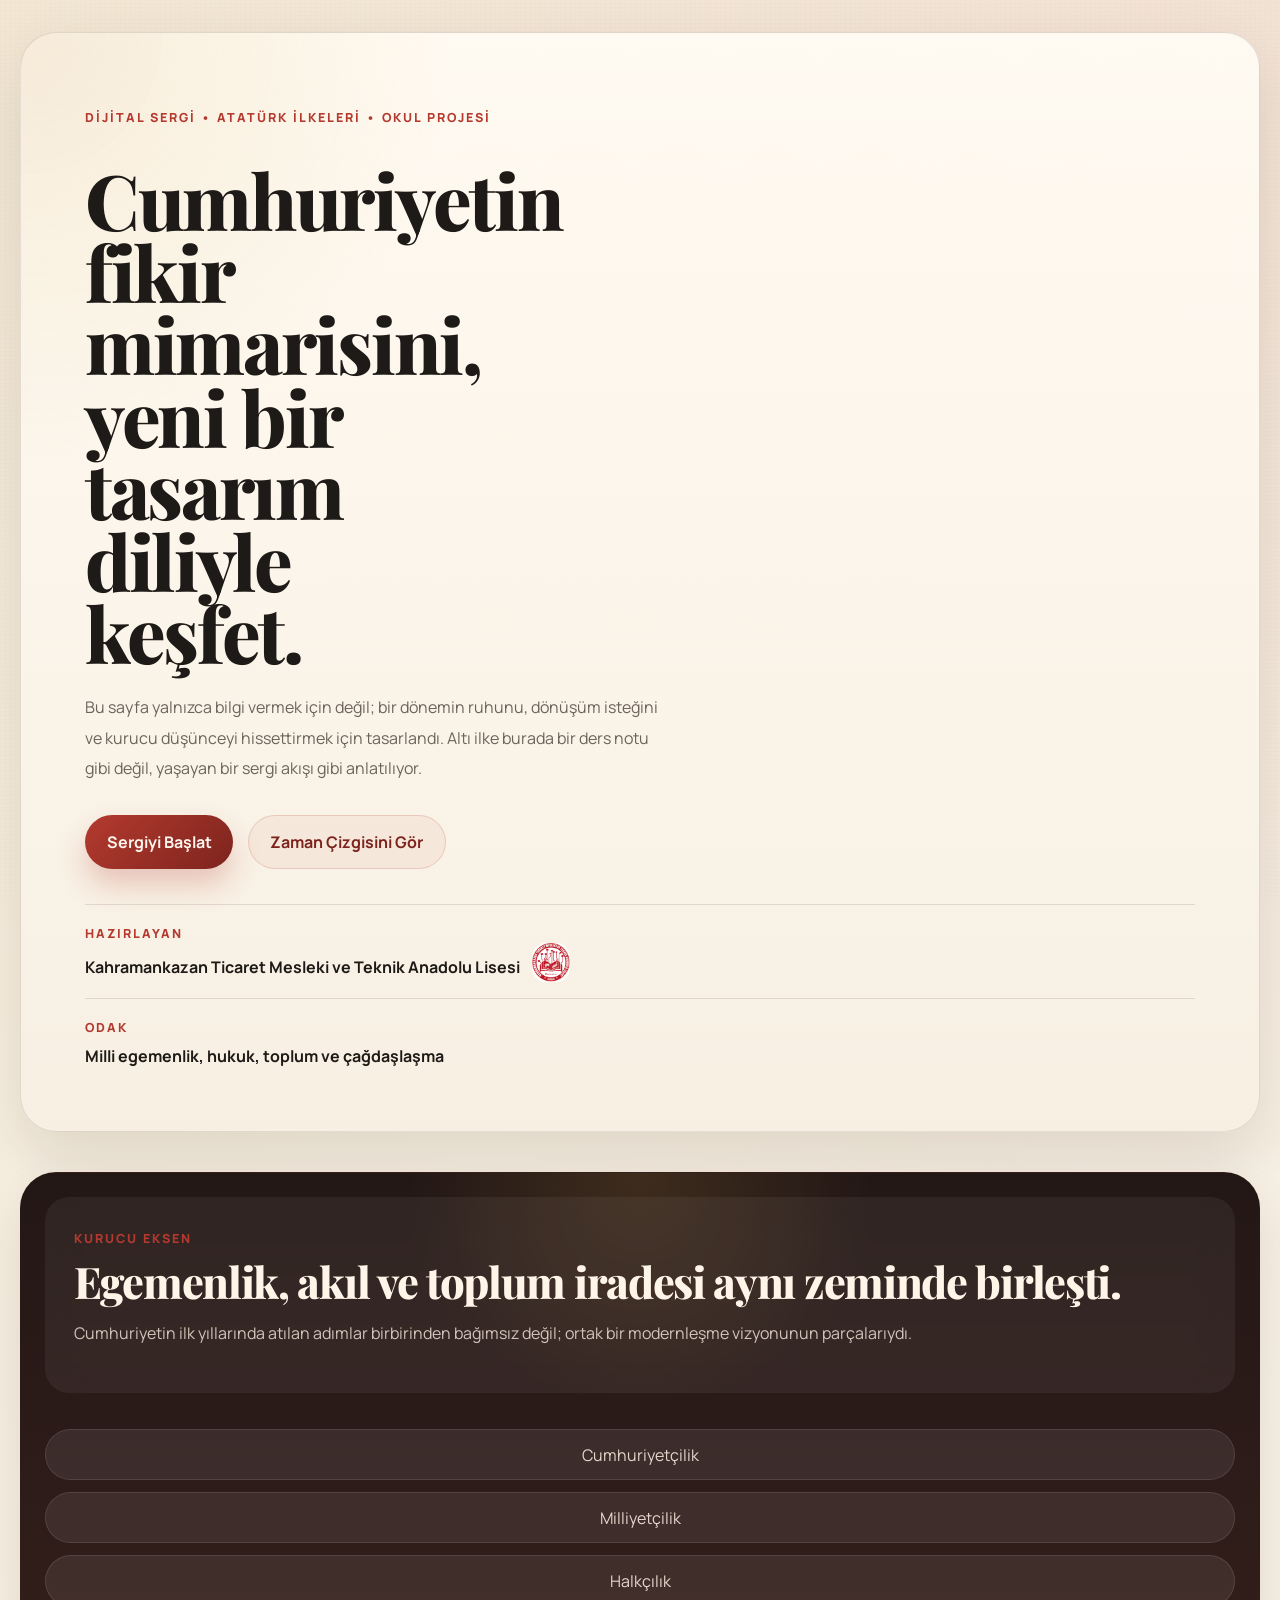
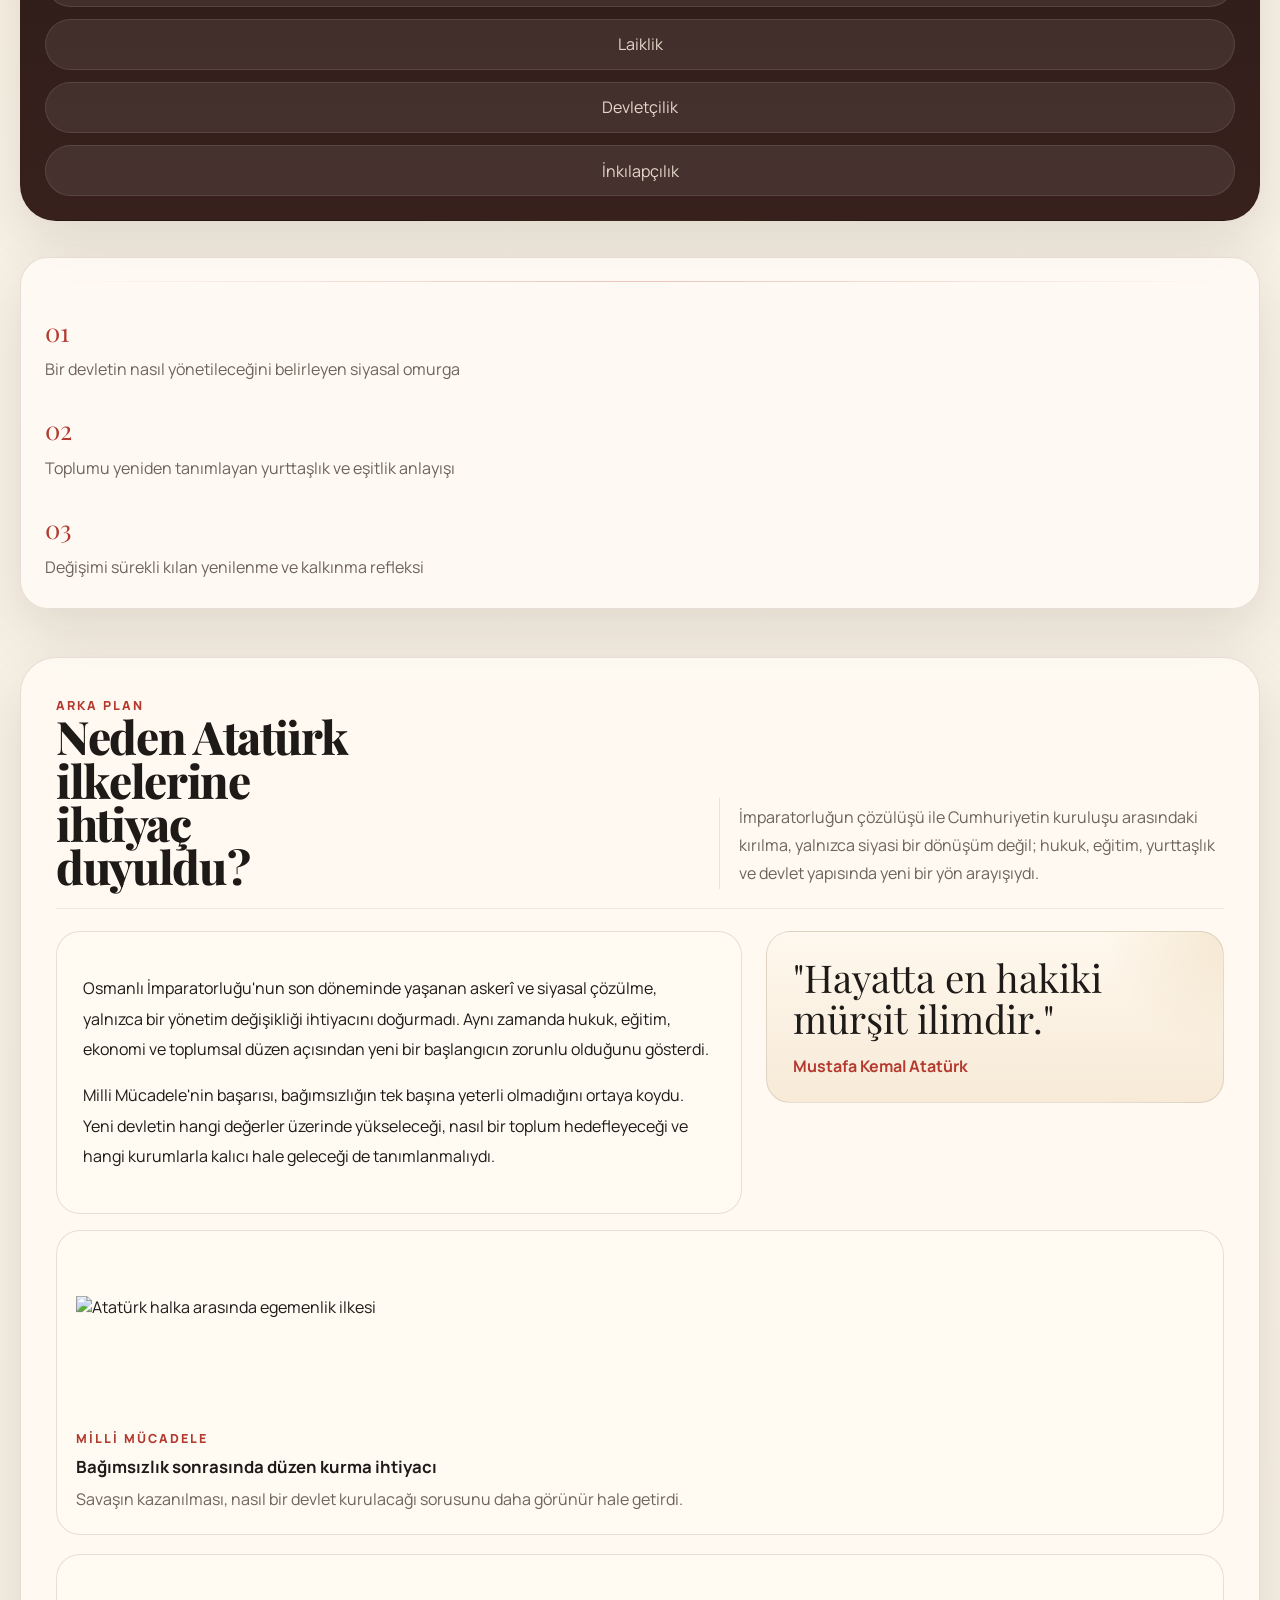
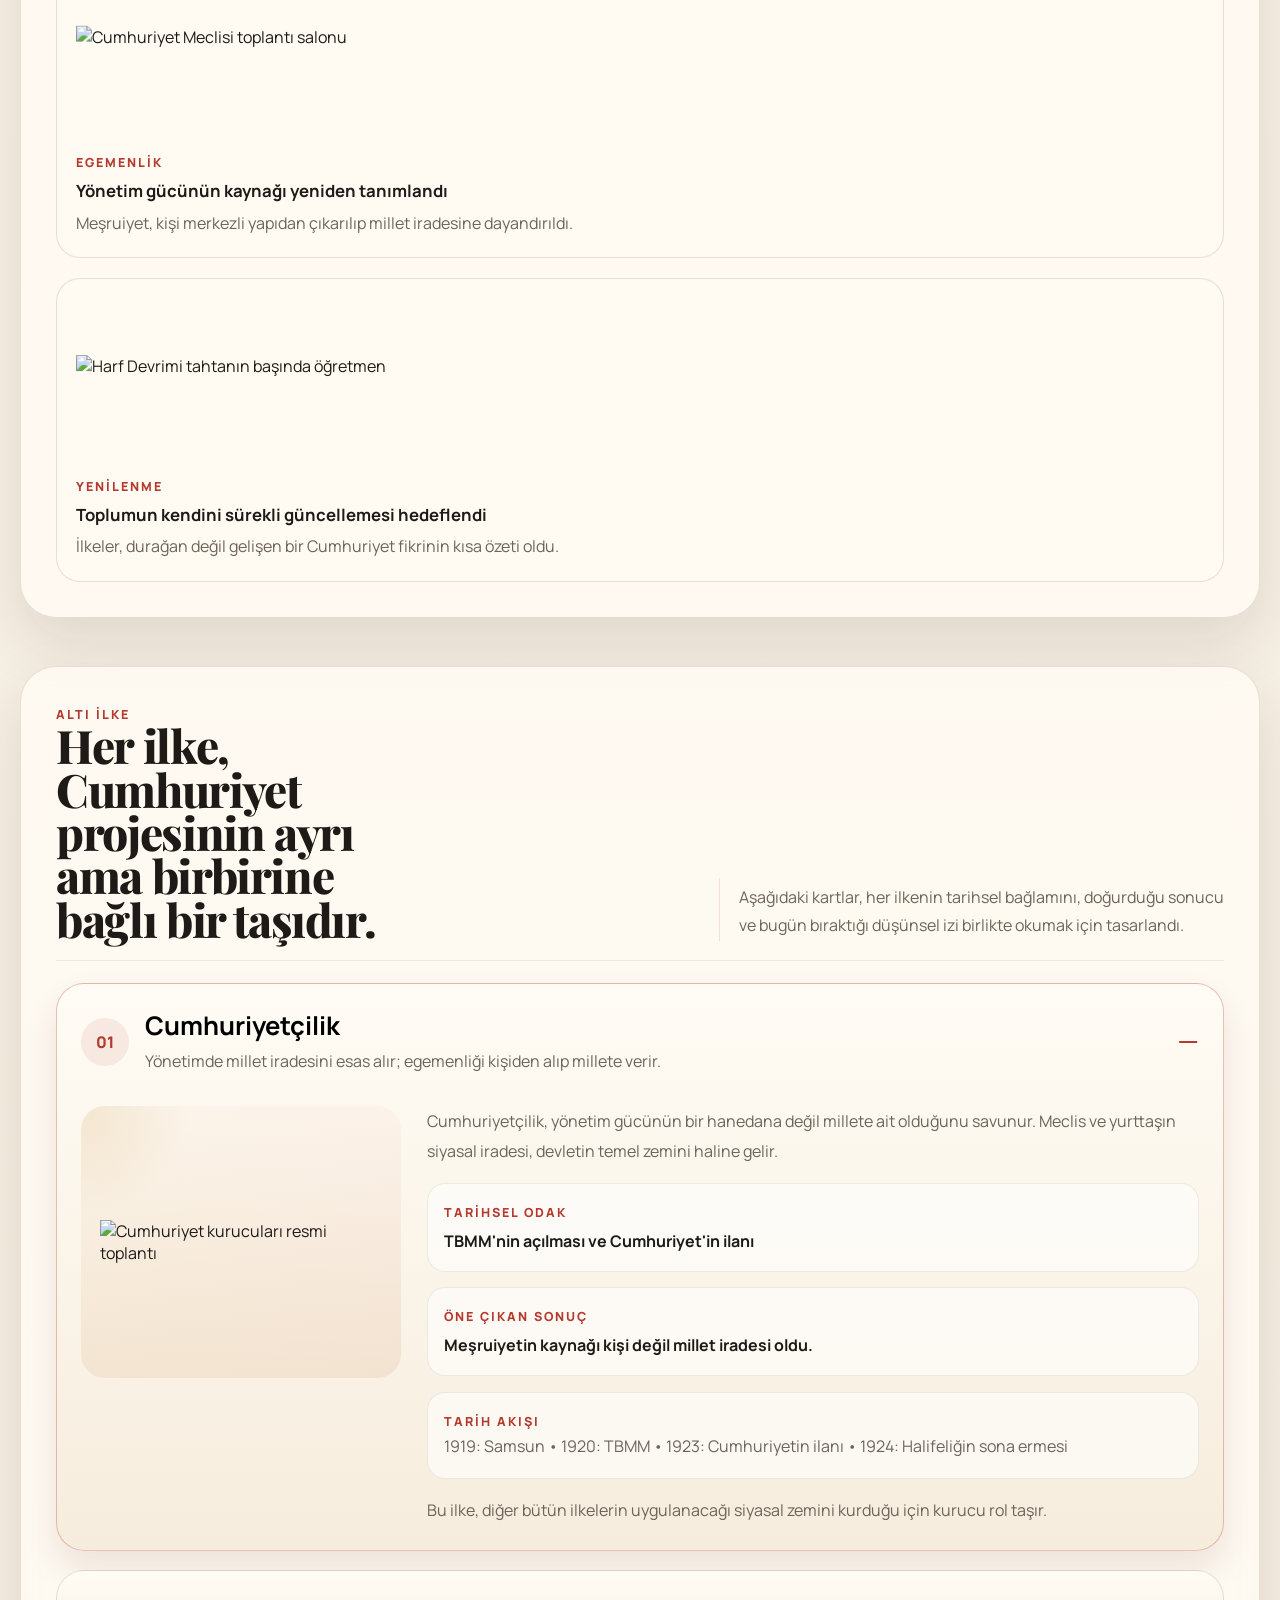
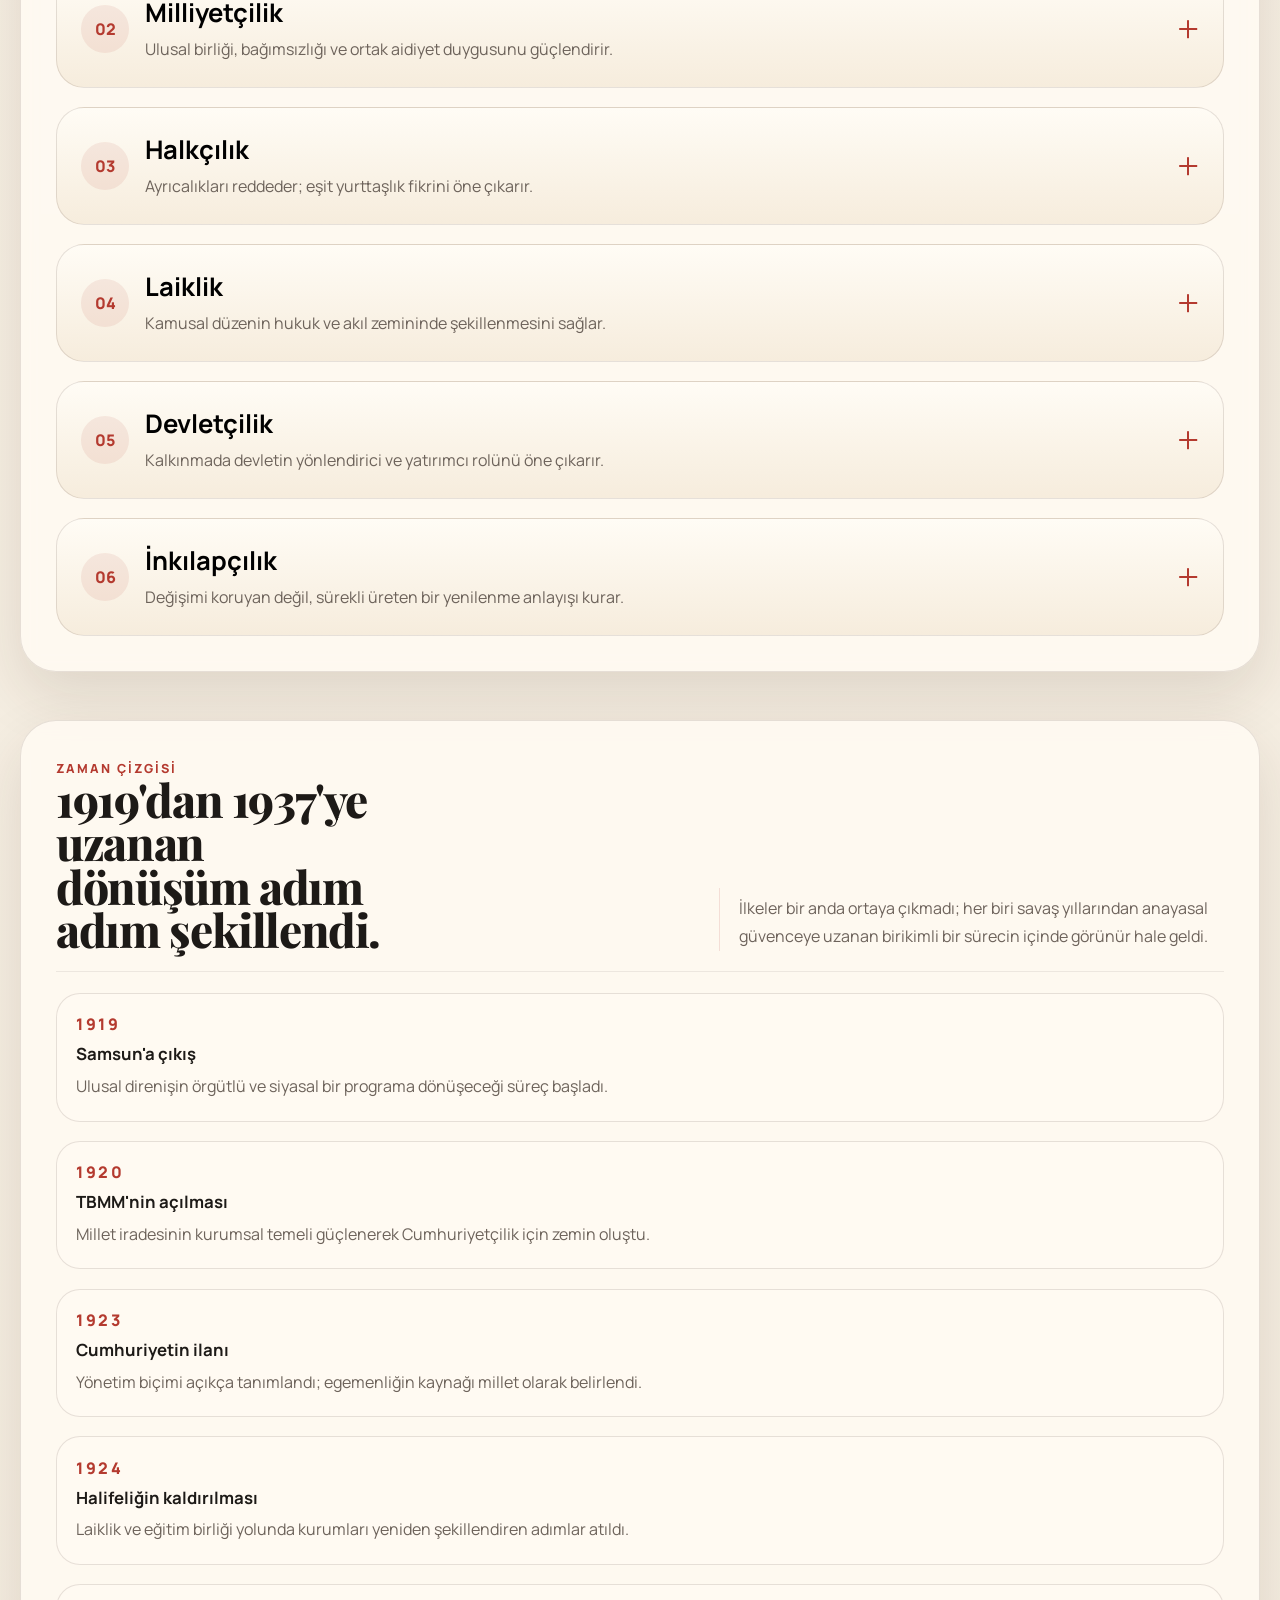
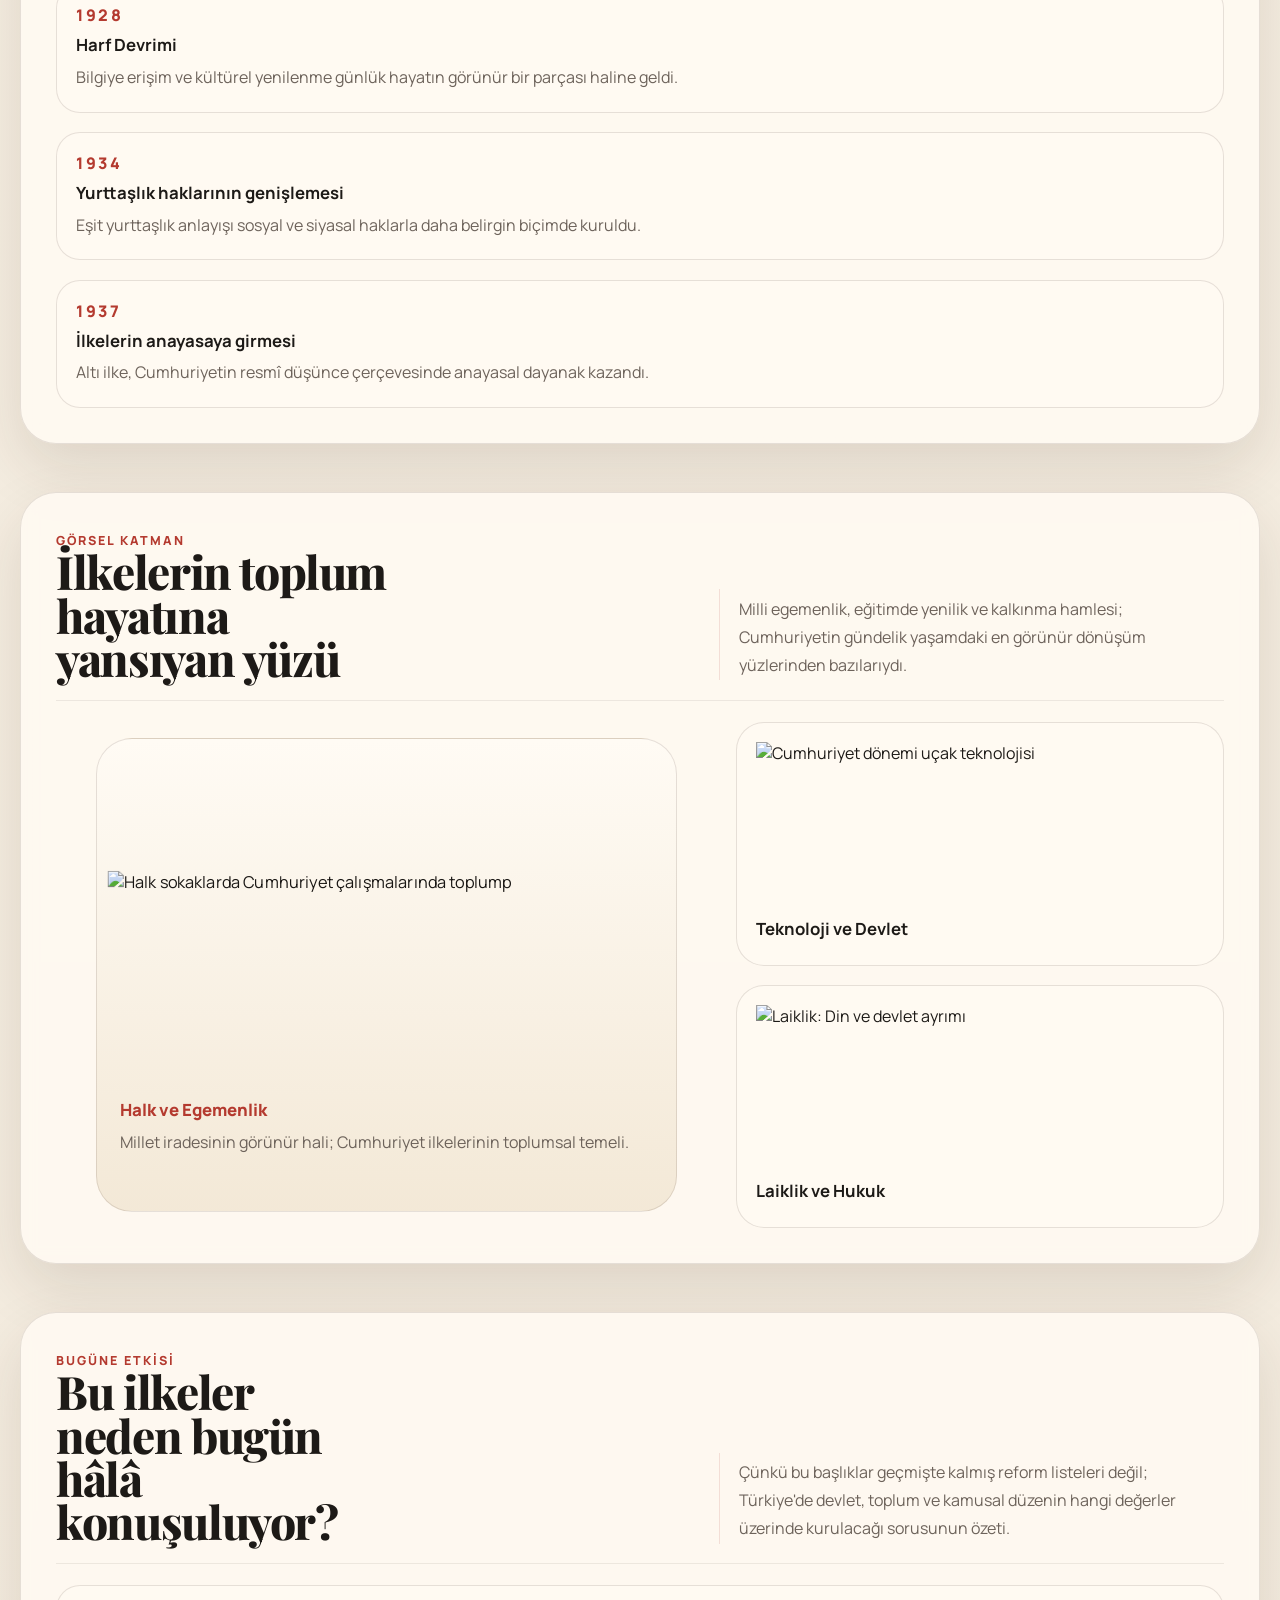
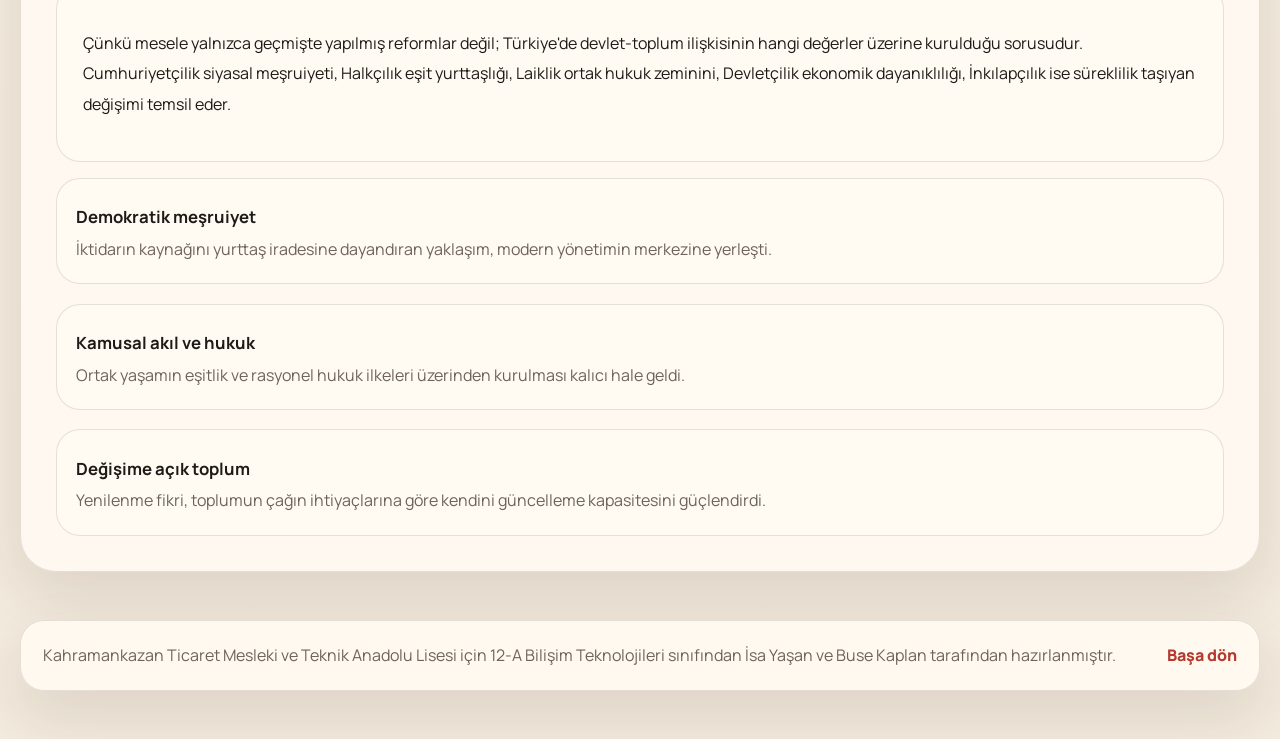
==== commit 47bf8e53: "Add files via upload" ====
--- a/index.html
+++ b/index.html
@@ -129,7 +129,7 @@
 
       <div class="story-cards">
         <article class="story-card reveal">
-          <img src="visual-republic.svg" alt="Cumhuriyetin kuruluş sürecini anlatan illüstrasyon" loading="lazy">
+          <img src="img/05-egemenlik-halk.jpg" alt="Atatürk halka arasında egemenlik ilkesi" loading="lazy">
           <div>
             <span>Milli Mücadele</span>
             <h3>Bağımsızlık sonrasında düzen kurma ihtiyacı</h3>
@@ -138,7 +138,7 @@
         </article>
 
         <article class="story-card reveal">
-          <img src="visual-egemenlik.svg" alt="Milli egemenlik temasını anlatan görsel" loading="lazy">
+          <img src="img/01-cumhuriyet-meclisi.jpg" alt="Cumhuriyet Meclisi toplantı salonu" loading="lazy">
           <div>
             <span>Egemenlik</span>
             <h3>Yönetim gücünün kaynağı yeniden tanımlandı</h3>
@@ -147,7 +147,7 @@
         </article>
 
         <article class="story-card reveal">
-          <img src="visual-yenilik.svg" alt="Yenilenme ve çağdaşlaşma temasını anlatan görsel" loading="lazy">
+          <img src="img/04-harf-devrimi.jpg" alt="Harf Devrimi tahtanın başında öğretmen" loading="lazy">
           <div>
             <span>Yenilenme</span>
             <h3>Toplumun kendini sürekli güncellemesi hedeflendi</h3>
@@ -184,7 +184,7 @@
           <div class="principle-content" hidden>
             <div class="principle-body">
               <figure class="principle-art">
-                <img src="principle-cumhuriyetcilik.svg" alt="Cumhuriyetçilik ilkesini anlatan illüstrasyon" loading="lazy">
+                <img src="img/08-kurucular-toplantisi.jpg" alt="Cumhuriyet kurucuları resmi toplantı" loading="lazy">
               </figure>
               <div class="principle-copy">
                 <p class="principle-details-text"></p>
@@ -220,7 +220,7 @@
           <div class="principle-content" hidden>
             <div class="principle-body">
               <figure class="principle-art">
-                <img src="principle-milliyetcilik.svg" alt="Milliyetçilik ilkesini anlatan illüstrasyon" loading="lazy">
+                <img src="img/13-milliyet-selami.jpg" alt="Atatürk uçak diplomasisi" loading="lazy">
               </figure>
               <div class="principle-copy">
                 <p class="principle-details-text"></p>
@@ -256,7 +256,7 @@
           <div class="principle-content" hidden>
             <div class="principle-body">
               <figure class="principle-art">
-                <img src="principle-halkcilik.svg" alt="Halkçılık ilkesini anlatan illüstrasyon" loading="lazy">
+                <img src="img/06-kadin-erkek-egitim.jpg" alt="Kadın ve erkek öğrencilerin eşit eğitimi" loading="lazy">
               </figure>
               <div class="principle-copy">
                 <p class="principle-details-text"></p>
@@ -292,7 +292,7 @@
           <div class="principle-content" hidden>
             <div class="principle-body">
               <figure class="principle-art">
-                <img src="principle-laiklik.svg" alt="Laiklik ilkesini anlatan illüstrasyon" loading="lazy">
+                <img src="img/03-ogretmen-konusma.jpg" alt="Modern eğitim ve öğretmen konuşması" loading="lazy">
               </figure>
               <div class="principle-copy">
                 <p class="principle-details-text"></p>
@@ -328,7 +328,7 @@
           <div class="principle-content" hidden>
             <div class="principle-body">
               <figure class="principle-art">
-                <img src="principle-devletcilik.svg" alt="Devletçilik ilkesini anlatan illüstrasyon" loading="lazy">
+                <img src="img/10-endustri-fabrika.jpg" alt="Cumhuriyet dönemi endüstri fabrikası" loading="lazy">
               </figure>
               <div class="principle-copy">
                 <p class="principle-details-text"></p>
@@ -364,7 +364,7 @@
           <div class="principle-content" hidden>
             <div class="principle-body">
               <figure class="principle-art">
-                <img src="principle-inkilapcilik.svg" alt="İnkılapçılık ilkesini anlatan illüstrasyon" loading="lazy">
+                <img src="img/16-yasam-koyu-acilis.jpg" alt="Yaşam köyü açılış çeremonisi" loading="lazy">
               </figure>
               <div class="principle-copy">
                 <p class="principle-details-text"></p>
@@ -459,21 +459,21 @@
 
       <div class="gallery-layout">
         <figure class="gallery-main reveal">
-          <img src="visual-kalkinma.svg" alt="Kalkınma ve üretim temasını anlatan illüstrasyon" loading="lazy">
+          <img src="img/14-halk-mitingi.jpg" alt="Halk sokaklarda Cumhuriyet çalışmalarında toplump" loading="lazy">
           <figcaption>
-            <span>Kalkınma ve üretim</span>
-            <p>Kamu öncülüğündeki yatırımlar, genç Cumhuriyetin ekonomik omurgasını güçlendirdi.</p>
+            <span>Halk ve Egemenlik</span>
+            <p>Millet iradesinin görünür hali; Cumhuriyet ilkelerinin toplumsal temeli.</p>
           </figcaption>
         </figure>
 
         <div class="gallery-side">
           <figure class="gallery-mini reveal">
-            <img src="visual-egemenlik.svg" alt="Egemenlik ve meclis fikrini anlatan illüstrasyon" loading="lazy">
-            <figcaption>Egemenlik ve Meclis</figcaption>
+            <img src="img/17-ucak-makine.jpg" alt="Cumhuriyet dönemi uçak teknolojisi" loading="lazy">
+            <figcaption>Teknoloji ve Devlet</figcaption>
           </figure>
           <figure class="gallery-mini reveal">
-            <img src="visual-yenilik.svg" alt="Eğitim ve kültürel yeniliği anlatan illüstrasyon" loading="lazy">
-            <figcaption>Eğitim ve yenilik</figcaption>
+            <img src="img/09-din-devlet-ayirimi.jpg" alt="Laiklik: Din ve devlet ayrımı" loading="lazy">
+            <figcaption>Laiklik ve Hukuk</figcaption>
           </figure>
         </div>
       </div>
--- a/styles.css
+++ b/styles.css
@@ -848,3 +848,366 @@
     align-items: flex-start;
   }
 }
+
+/* ======== MODERN FOTOĞRAF ANİMASYONLARI ======== */
+
+/* Fade & Slide Animations */
+@keyframes slideInFromRight {
+  from {
+    opacity: 0;
+    transform: translateX(80px) rotateY(25deg);
+  }
+  to {
+    opacity: 1;
+    transform: translateX(0) rotateY(0);
+  }
+}
+
+@keyframes slideInFromLeft {
+  from {
+    opacity: 0;
+    transform: translateX(-80px) rotateY(-25deg);
+  }
+  to {
+    opacity: 1;
+    transform: translateX(0) rotateY(0);
+  }
+}
+
+@keyframes slideInFromBottom {
+  from {
+    opacity: 0;
+    transform: translateY(60px) scale(0.95);
+  }
+  to {
+    opacity: 1;
+    transform: translateY(0) scale(1);
+  }
+}
+
+@keyframes zoomBlur {
+  from {
+    opacity: 0;
+    transform: scale(1.15);
+    filter: blur(8px);
+  }
+  to {
+    opacity: 1;
+    transform: scale(1);
+    filter: blur(0);
+  }
+}
+
+@keyframes floatIn {
+  from {
+    opacity: 0;
+    transform: translateY(40px);
+  }
+  to {
+    opacity: 1;
+    transform: translateY(0);
+  }
+}
+
+/* Story Cards - Kaydıkça yandan çıkmalı */
+.story-card {
+  perspective: 1000px;
+  border-radius: 24px;
+  transition: transform 400ms cubic-bezier(0.23, 1, 0.320, 1),
+              box-shadow 400ms ease,
+              border-color 400ms ease !important;
+}
+
+.story-card:nth-child(1) {
+  animation: slideInFromLeft 800ms ease-out 100ms both;
+}
+
+.story-card:nth-child(2) {
+  animation: slideInFromRight 800ms ease-out 200ms both;
+}
+
+.story-card:nth-child(3) {
+  animation: slideInFromLeft 800ms ease-out 300ms both;
+}
+
+.story-card:hover {
+  transform: translateY(-12px) scale(1.02);
+  box-shadow: 0 32px 64px rgba(180, 58, 47, 0.15), 0 0 40px rgba(198, 154, 73, 0.08);
+  border-color: rgba(180, 58, 47, 0.4) !important;
+}
+
+.story-card img {
+  display: block;
+  transition: transform 500ms cubic-bezier(0.23, 1, 0.320, 1),
+              filter 500ms ease;
+  transform-origin: center;
+}
+
+.story-card:hover img {
+  transform: scale(1.08) rotateZ(2deg);
+  filter: brightness(1.12) contrast(1.08);
+}
+
+/* Principle-Item (İlke Kartları) */
+.principle-item .principle-art {
+  border-radius: 24px;
+  overflow: hidden;
+  position: relative;
+}
+
+.principle-item .principle-art::before {
+  content: "";
+  position: absolute;
+  inset: 0;
+  background: linear-gradient(135deg, rgba(198, 154, 73, 0.05), rgba(180, 58, 47, 0.05));
+  pointer-events: none;
+  opacity: 0;
+  transition: opacity 400ms ease;
+}
+
+.principle-item.is-expanded .principle-art::before {
+  opacity: 1;
+}
+
+.principle-item .principle-art img {
+  transition: transform 600ms cubic-bezier(0.23, 1, 0.320, 1),
+              filter 600ms ease;
+  animation: zoomBlur 700ms ease-out;
+}
+
+.principle-item:hover .principle-art img {
+  transform: scale(1.06) rotate(-1deg);
+  filter: brightness(1.1) saturate(1.12);
+}
+
+/* Gallery Main - Büyük Fotoğraf */
+.gallery-main {
+  position: relative;
+  overflow: hidden;
+  border-radius: 36px;
+  animation: slideInFromBottom 800ms ease-out;
+}
+
+.gallery-main::before {
+  content: "";
+  position: absolute;
+  inset: 0;
+  background: linear-gradient(135deg, 
+    rgba(198, 154, 73, 0) 0%,
+    rgba(180, 58, 47, 0.08) 100%);
+  pointer-events: none;
+  z-index: 2;
+  opacity: 0;
+  transition: opacity 400ms ease;
+}
+
+.gallery-main:hover::before {
+  opacity: 1;
+}
+
+.gallery-main img {
+  transition: transform 700ms cubic-bezier(0.23, 1, 0.320, 1),
+              filter 700ms ease,
+              brightness 700ms ease;
+  filter: brightness(0.98) contrast(1.02);
+}
+
+.gallery-main:hover img {
+  transform: scale(1.05) translate(-4px, -4px);
+  filter: brightness(1.08) contrast(1.08) saturate(1.1);
+}
+
+/* Gallery Mini - Küçük Fotoğraflar */
+.gallery-mini {
+  position: relative;
+  overflow: hidden;
+  border-radius: 28px;
+  transition: all 400ms cubic-bezier(0.23, 1, 0.320, 1);
+}
+
+.gallery-mini:nth-child(1) {
+  animation: slideInFromRight 800ms ease-out 200ms both;
+}
+
+.gallery-mini:nth-child(2) {
+  animation: slideInFromLeft 800ms ease-out 300ms both;
+}
+
+.gallery-mini:hover {
+  transform: translateY(-8px) scale(1.03);
+  box-shadow: 0 24px 48px rgba(180, 58, 47, 0.12);
+  border-color: rgba(180, 58, 47, 0.3) !important;
+}
+
+.gallery-mini img {
+  transition: transform 500ms cubic-bezier(0.23, 1, 0.320, 1),
+              filter 500ms ease;
+}
+
+.gallery-mini:hover img {
+  transform: scale(1.12) rotate(3deg);
+  filter: brightness(1.1) contrast(1.12);
+}
+
+/* Timeline Cards */
+.timeline-card {
+  position: relative;
+  overflow: hidden;
+  border-radius: 24px;
+  transition: all 400ms cubic-bezier(0.23, 1, 0.320, 1);
+}
+
+.timeline-card::before {
+  content: "";
+  position: absolute;
+  left: 0;
+  top: 0;
+  width: 4px;
+  height: 0;
+  background: linear-gradient(180deg, var(--accent), var(--gold));
+  transition: height 500ms cubic-bezier(0.23, 1, 0.320, 1);
+  z-index: 10;
+}
+
+.timeline-card:hover {
+  transform: translateX(12px) translateY(-6px);
+  box-shadow: 0 20px 40px rgba(180, 58, 47, 0.1);
+  border-color: rgba(180, 58, 47, 0.3) !important;
+}
+
+.timeline-card:hover::before {
+  height: 100%;
+}
+
+/* Parallax Effect - Kaydıkça paralel hareket */
+.gallery-layout {
+  perspective: 1200px;
+}
+
+.gallery-main {
+  transform-style: preserve-3d;
+}
+
+/* Image Overlay Effects */
+img {
+  position: relative;
+}
+
+img::before {
+  content: "";
+  position: absolute;
+  inset: 0;
+  background: linear-gradient(45deg, 
+    transparent 0%,
+    rgba(255, 255, 255, 0.1) 50%,
+    transparent 100%);
+  opacity: 0;
+  transition: opacity 600ms ease;
+}
+
+.story-card:hover img::before,
+.gallery-mini:hover img::before,
+.gallery-main:hover img::before {
+  opacity: 1;
+}
+
+/* Stagger Animation İçin */
+.story-cards,
+.gallery-side {
+  --stagger-delay: 100ms;
+}
+
+.story-card:nth-child(1) { --item-delay: calc(var(--stagger-delay) * 1); }
+.story-card:nth-child(2) { --item-delay: calc(var(--stagger-delay) * 2); }
+.story-card:nth-child(3) { --item-delay: calc(var(--stagger-delay) * 3); }
+
+/* Responsive - Mobile İçin Optimize */
+@media (max-width: 768px) {
+  .story-card {
+    animation: slideInFromBottom 600ms ease-out !important;
+  }
+
+  .story-card:nth-child(1),
+  .story-card:nth-child(2),
+  .story-card:nth-child(3) {
+    animation: slideInFromBottom 600ms ease-out !important;
+  }
+
+  .gallery-mini:nth-child(1),
+  .gallery-mini:nth-child(2) {
+    animation: slideInFromBottom 600ms ease-out !important;
+  }
+
+  .story-card img,
+  .gallery-mini img,
+  .gallery-main img {
+    height: auto;
+  }
+
+  .principle-item .principle-art img {
+    max-height: 200px;
+  }
+
+  .story-card:hover {
+    transform: translateY(-8px) scale(1.01);
+  }
+
+  .gallery-mini:hover {
+    transform: translateY(-6px) scale(1.02);
+  }
+
+  .story-card:hover img,
+  .gallery-mini:hover img {
+    transform: scale(1.04) rotate(1deg);
+  }
+}
+
+@media (max-width: 480px) {
+  .story-card,
+  .gallery-mini,
+  .timeline-card {
+    border-radius: 20px;
+  }
+
+  .story-card:hover {
+    transform: translateY(-4px);
+  }
+
+  .gallery-mini:hover,
+  .timeline-card:hover {
+    transform: translateY(-4px) scale(1.01);
+  }
+
+  .gallery-main img {
+    height: 15rem;
+  }
+
+  .story-card img {
+    height: 8rem;
+  }
+
+  .gallery-mini img {
+    height: 8rem;
+  }
+
+  .principle-item .principle-art img {
+    max-height: 150px;
+  }
+}
+
+/* Advanced Hover Metrics */
+@supports (backdrop-filter: blur(10px)) {
+  .story-card:hover,
+  .gallery-mini:hover {
+    background: rgba(255, 250, 242, 1);
+    backdrop-filter: blur(12px);
+  }
+}
+
+/* Focus States (Accessibility) */
+.story-card:focus-within,
+.gallery-mini:focus-within,
+.timeline-card:focus-within {
+  outline: 3px solid var(--accent);
+  outline-offset: 4px;
+}
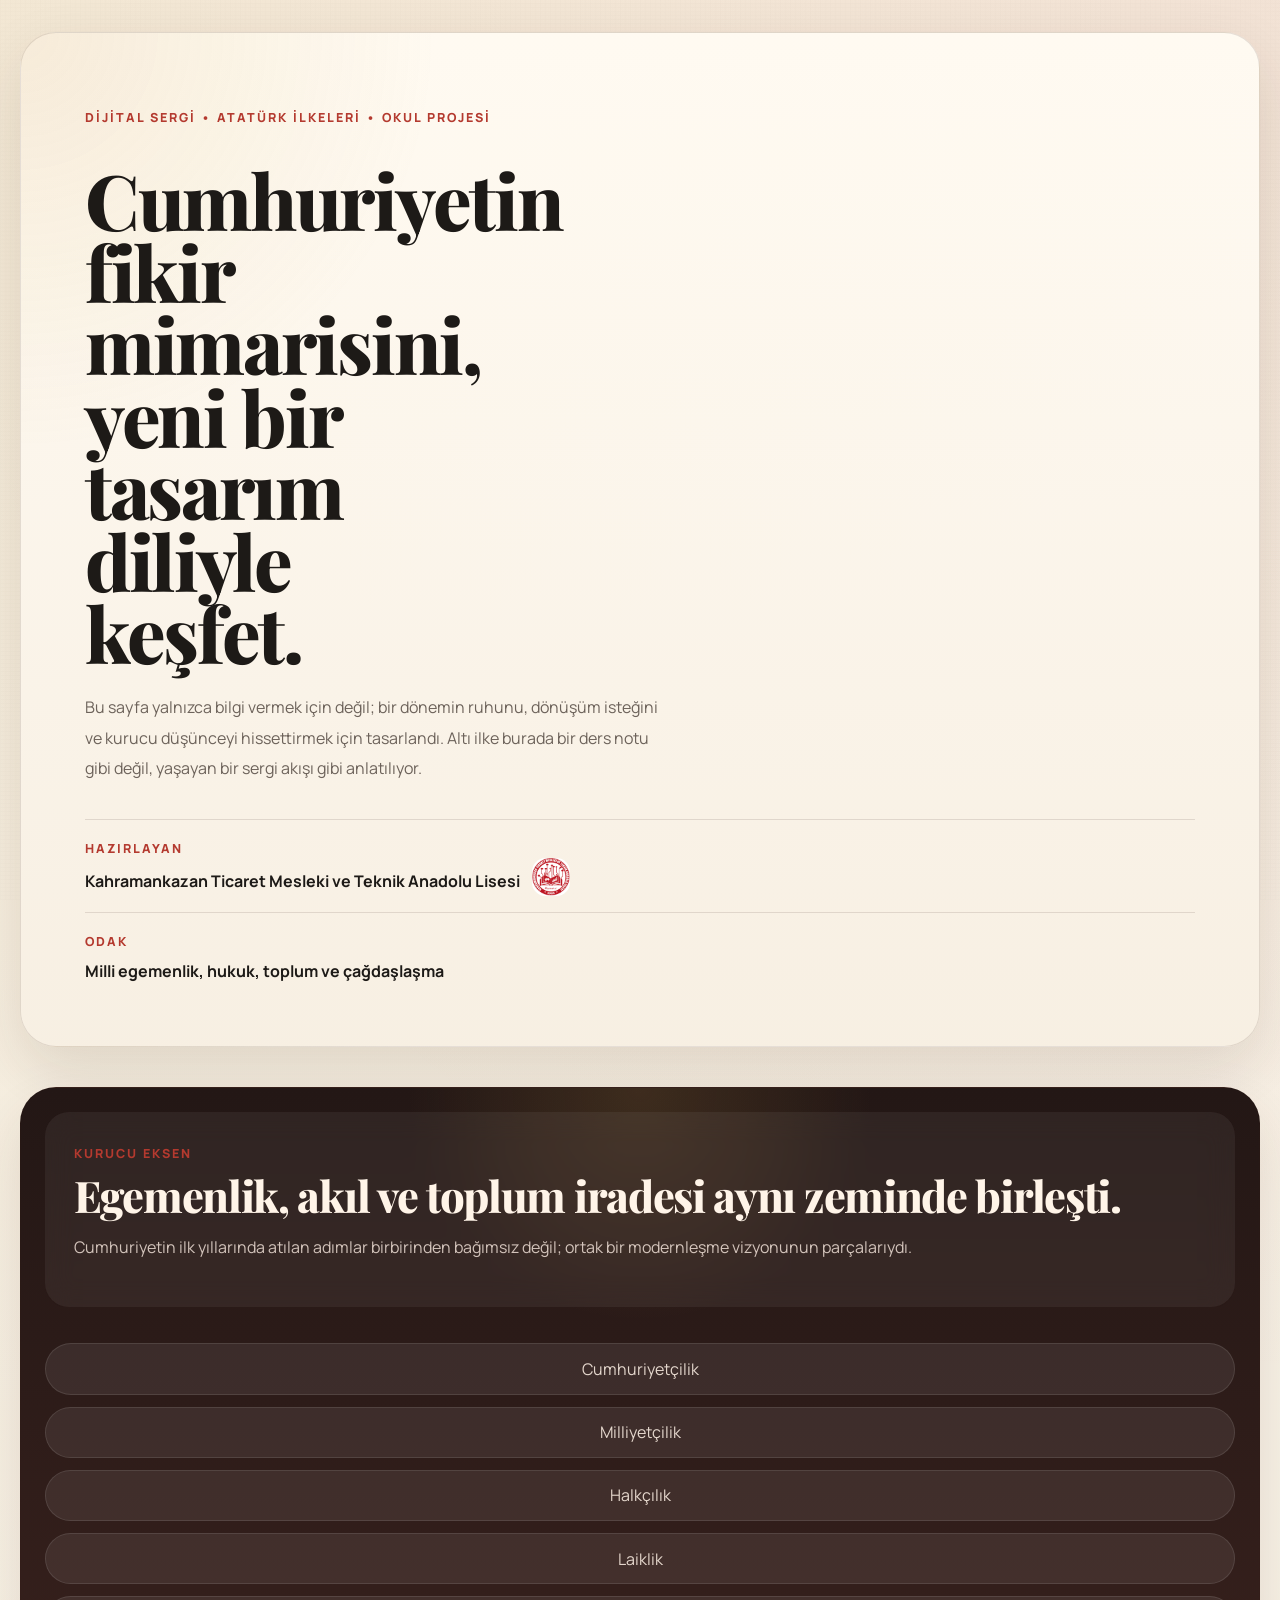
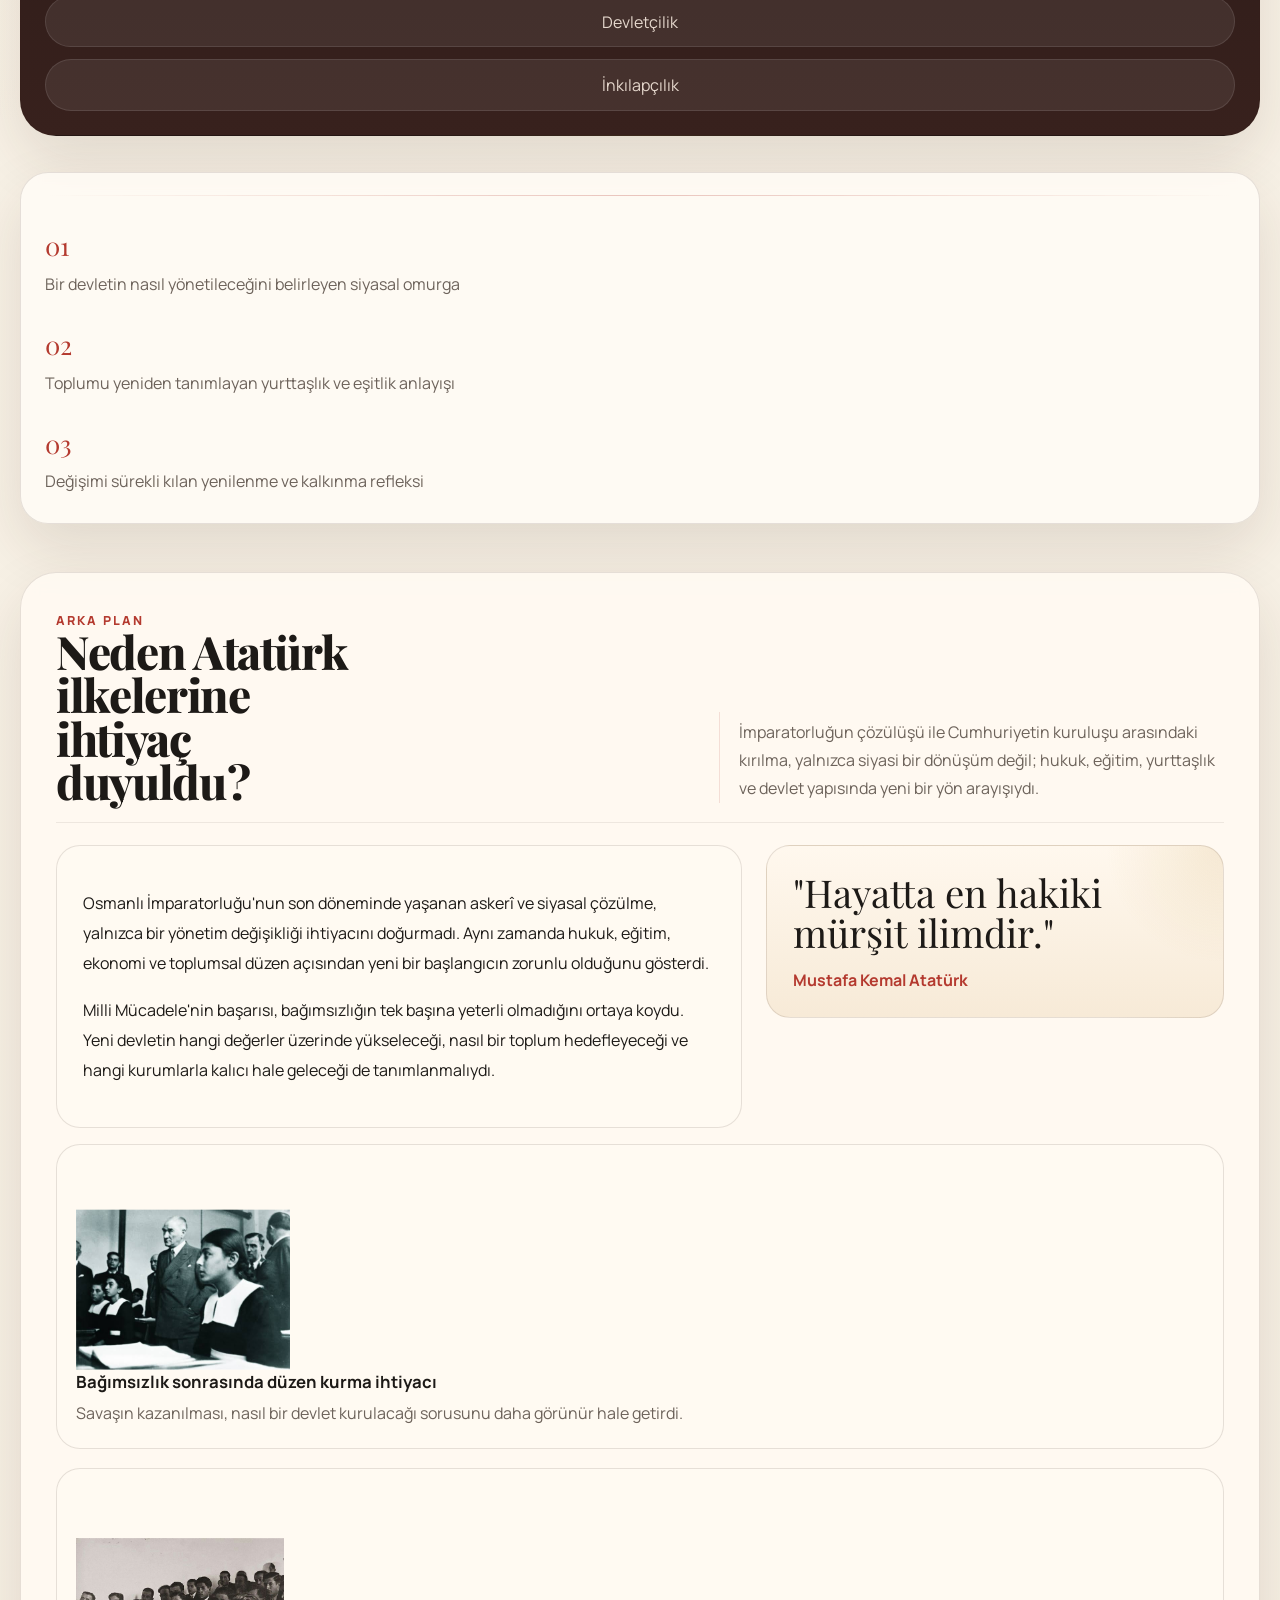
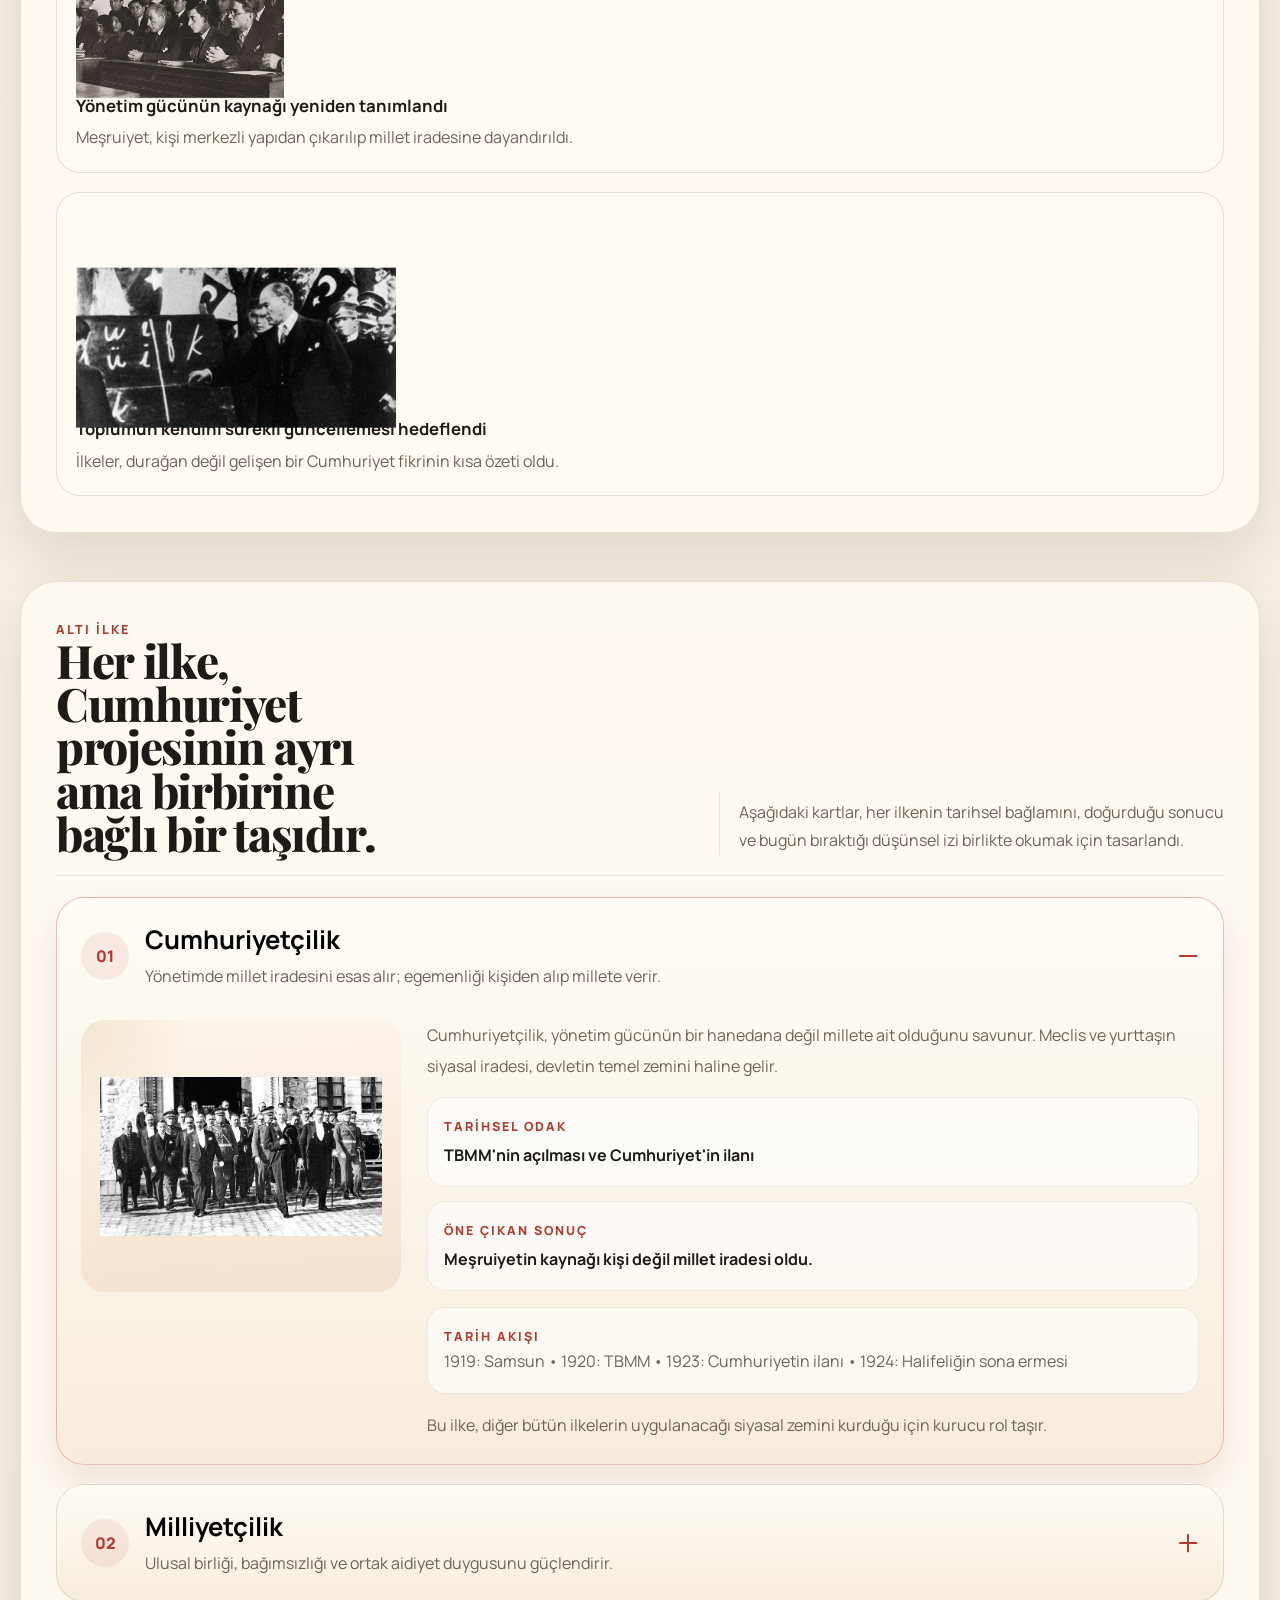
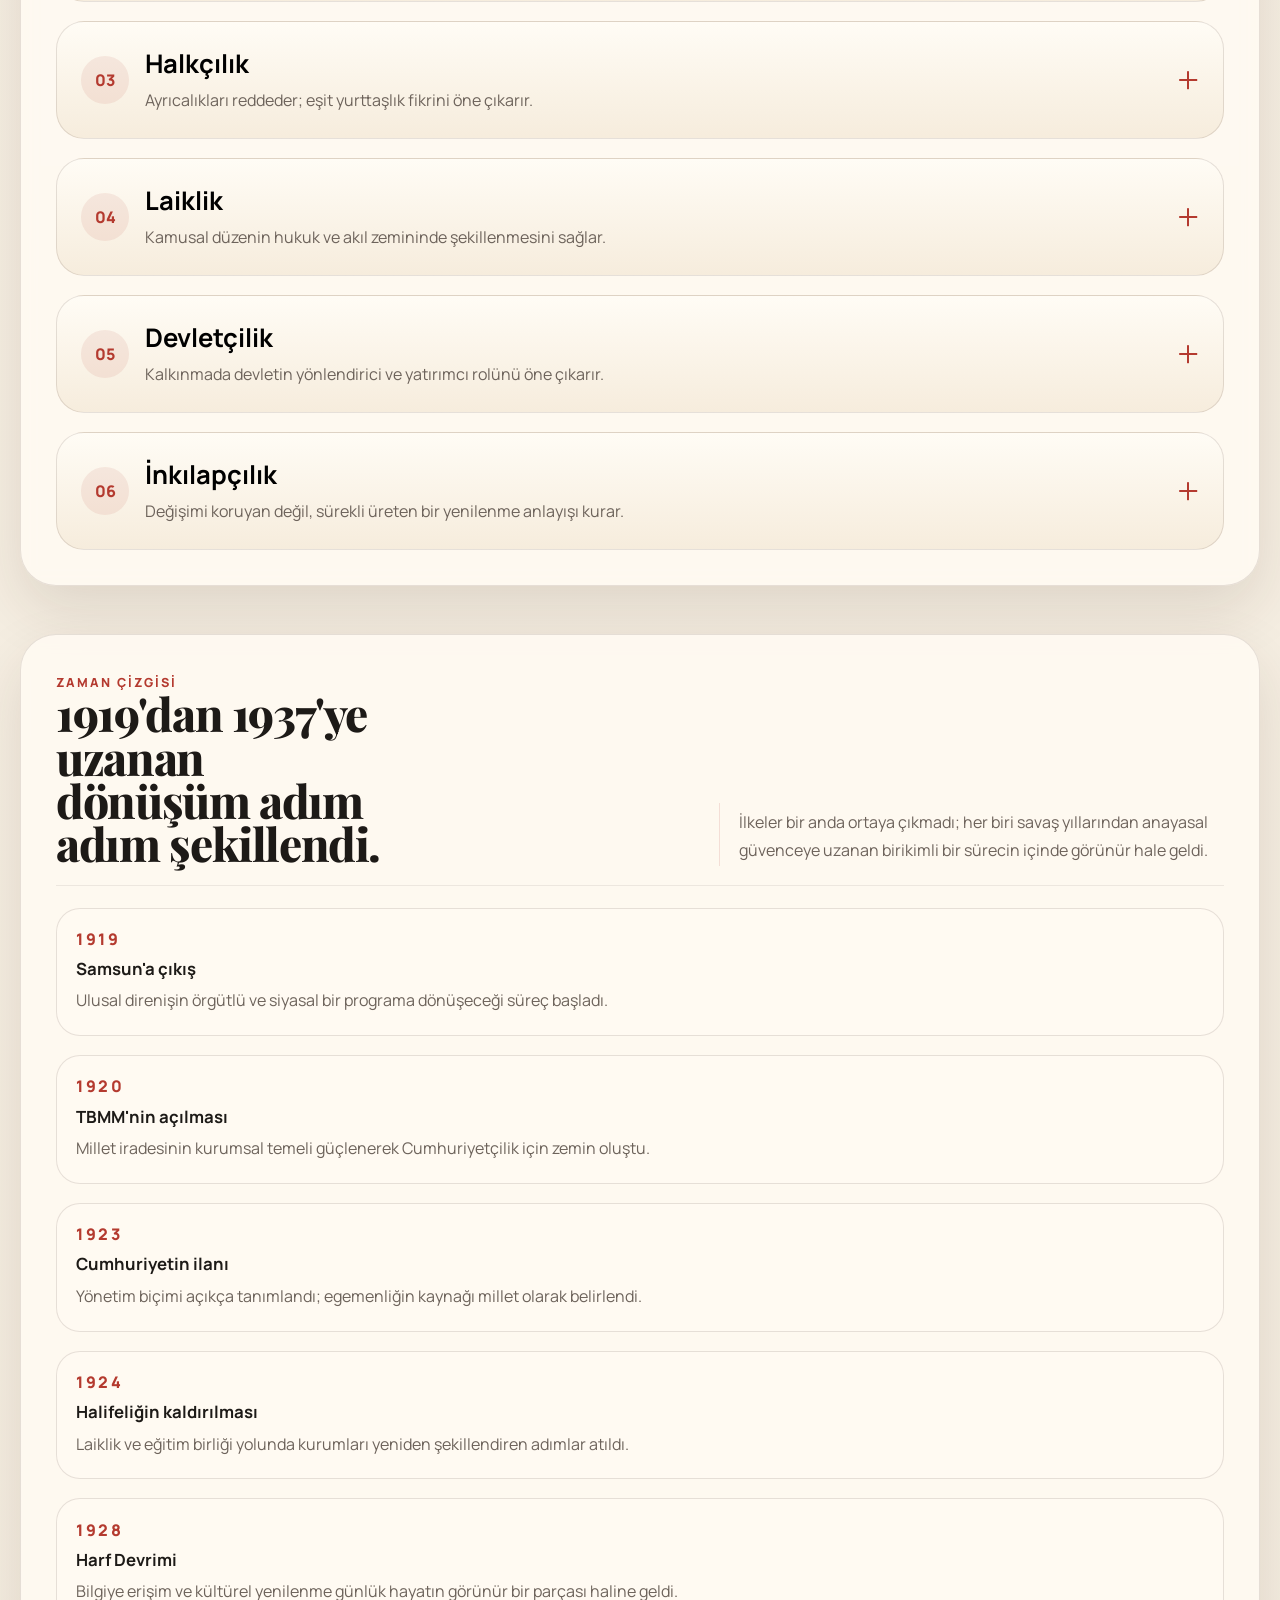
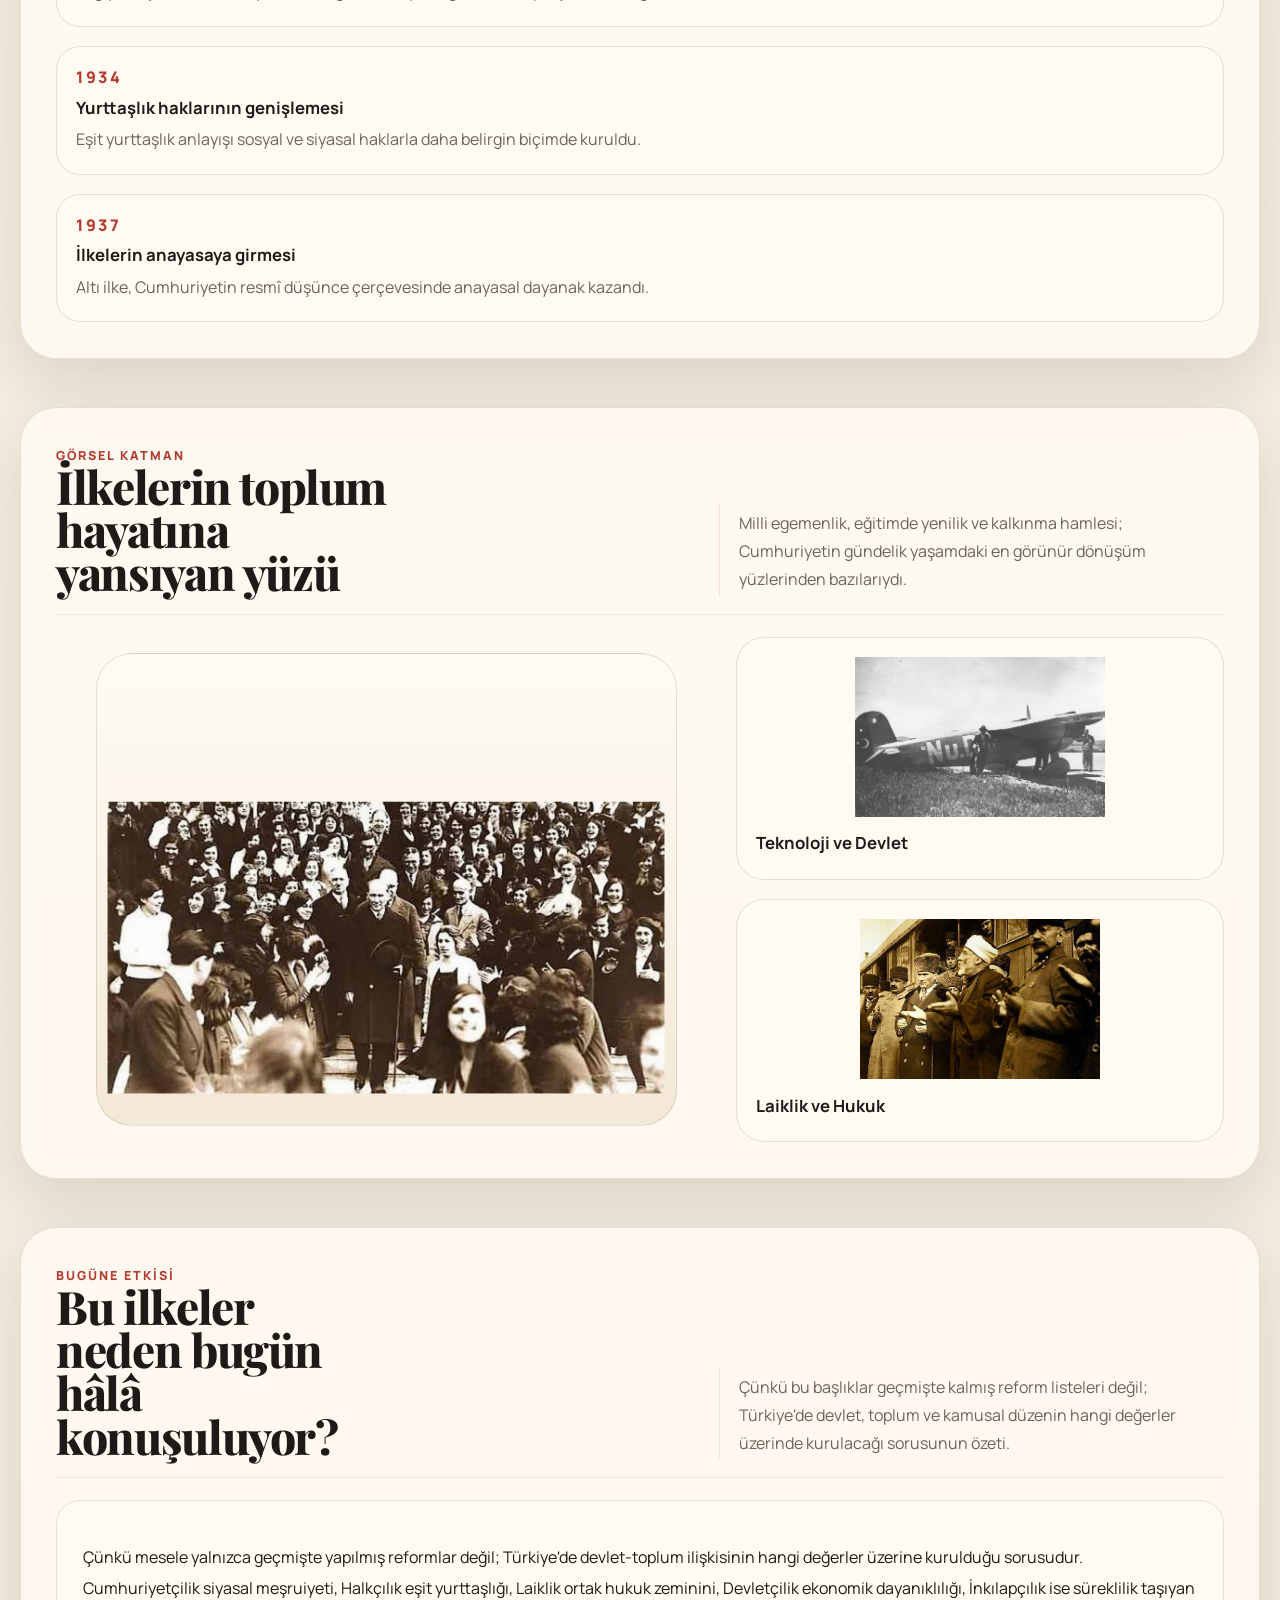
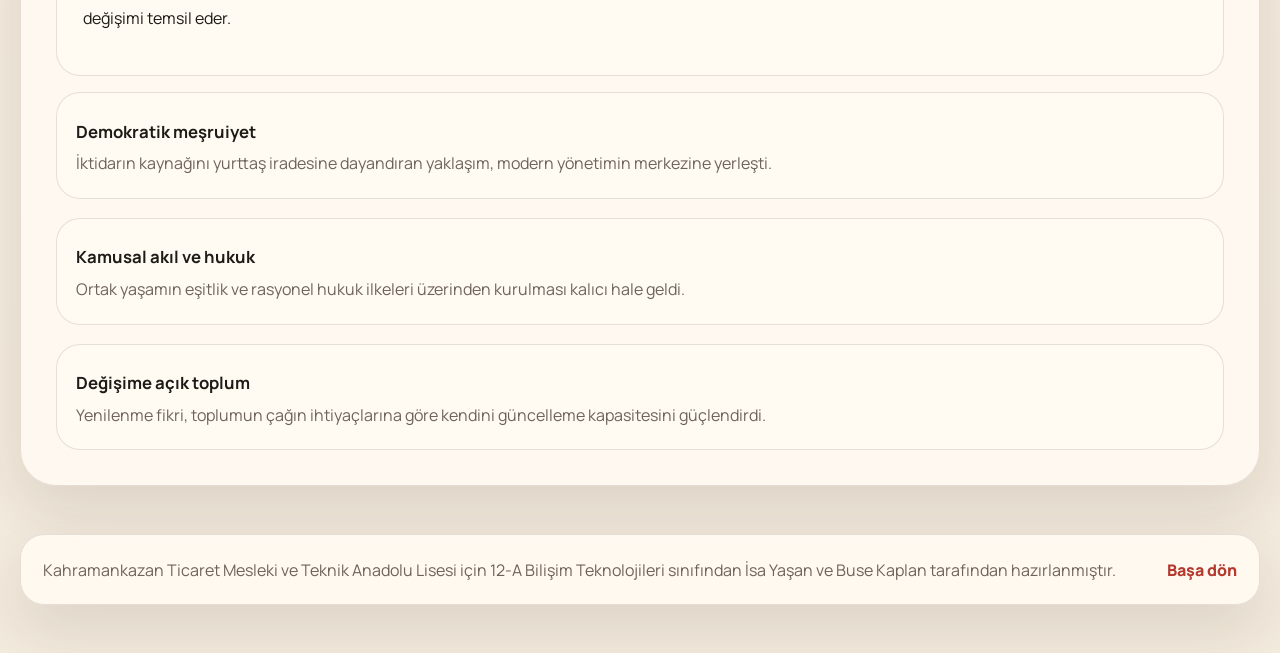
==== commit a31efaac: "Add files via upload" ====
--- a/index.html
+++ b/index.html
@@ -33,11 +33,6 @@
             değil, yaşayan bir sergi akışı gibi anlatılıyor.
           </p>
 
-          <div class="hero-actions">
-            <a class="button button-primary" href="#ilkeler">Sergiyi Başlat</a>
-            <a class="button button-secondary" href="#zaman-cizelgesi">Zaman Çizgisini Gör</a>
-          </div>
-
           <div class="hero-meta">
             <div class="meta-block meta-block-author">
               <span>Hazırlayan</span>
--- a/styles.css
+++ b/styles.css
@@ -485,12 +485,15 @@
   overflow: hidden;
   border-radius: 28px;
   background: linear-gradient(180deg, rgba(255, 252, 245, 0.98), rgba(246, 236, 220, 0.98));
-  transition: transform 220ms ease, box-shadow 220ms ease, border-color 220ms ease;
+  transition: transform 220ms ease, box-shadow 220ms ease, border-color 220ms ease, max-height 400ms cubic-bezier(0.4, 0, 0.2, 1);
+  max-height: 8rem;
 }
 
 .principle-item.is-expanded {
   border-color: rgba(180, 58, 47, 0.3);
   box-shadow: 0 18px 34px rgba(82, 41, 18, 0.1);
+  max-height: 2000px;
+  transition: transform 220ms ease, box-shadow 220ms ease, border-color 220ms ease, max-height 500ms cubic-bezier(0.4, 0, 0.2, 1);
 }
 
 .principle-trigger {
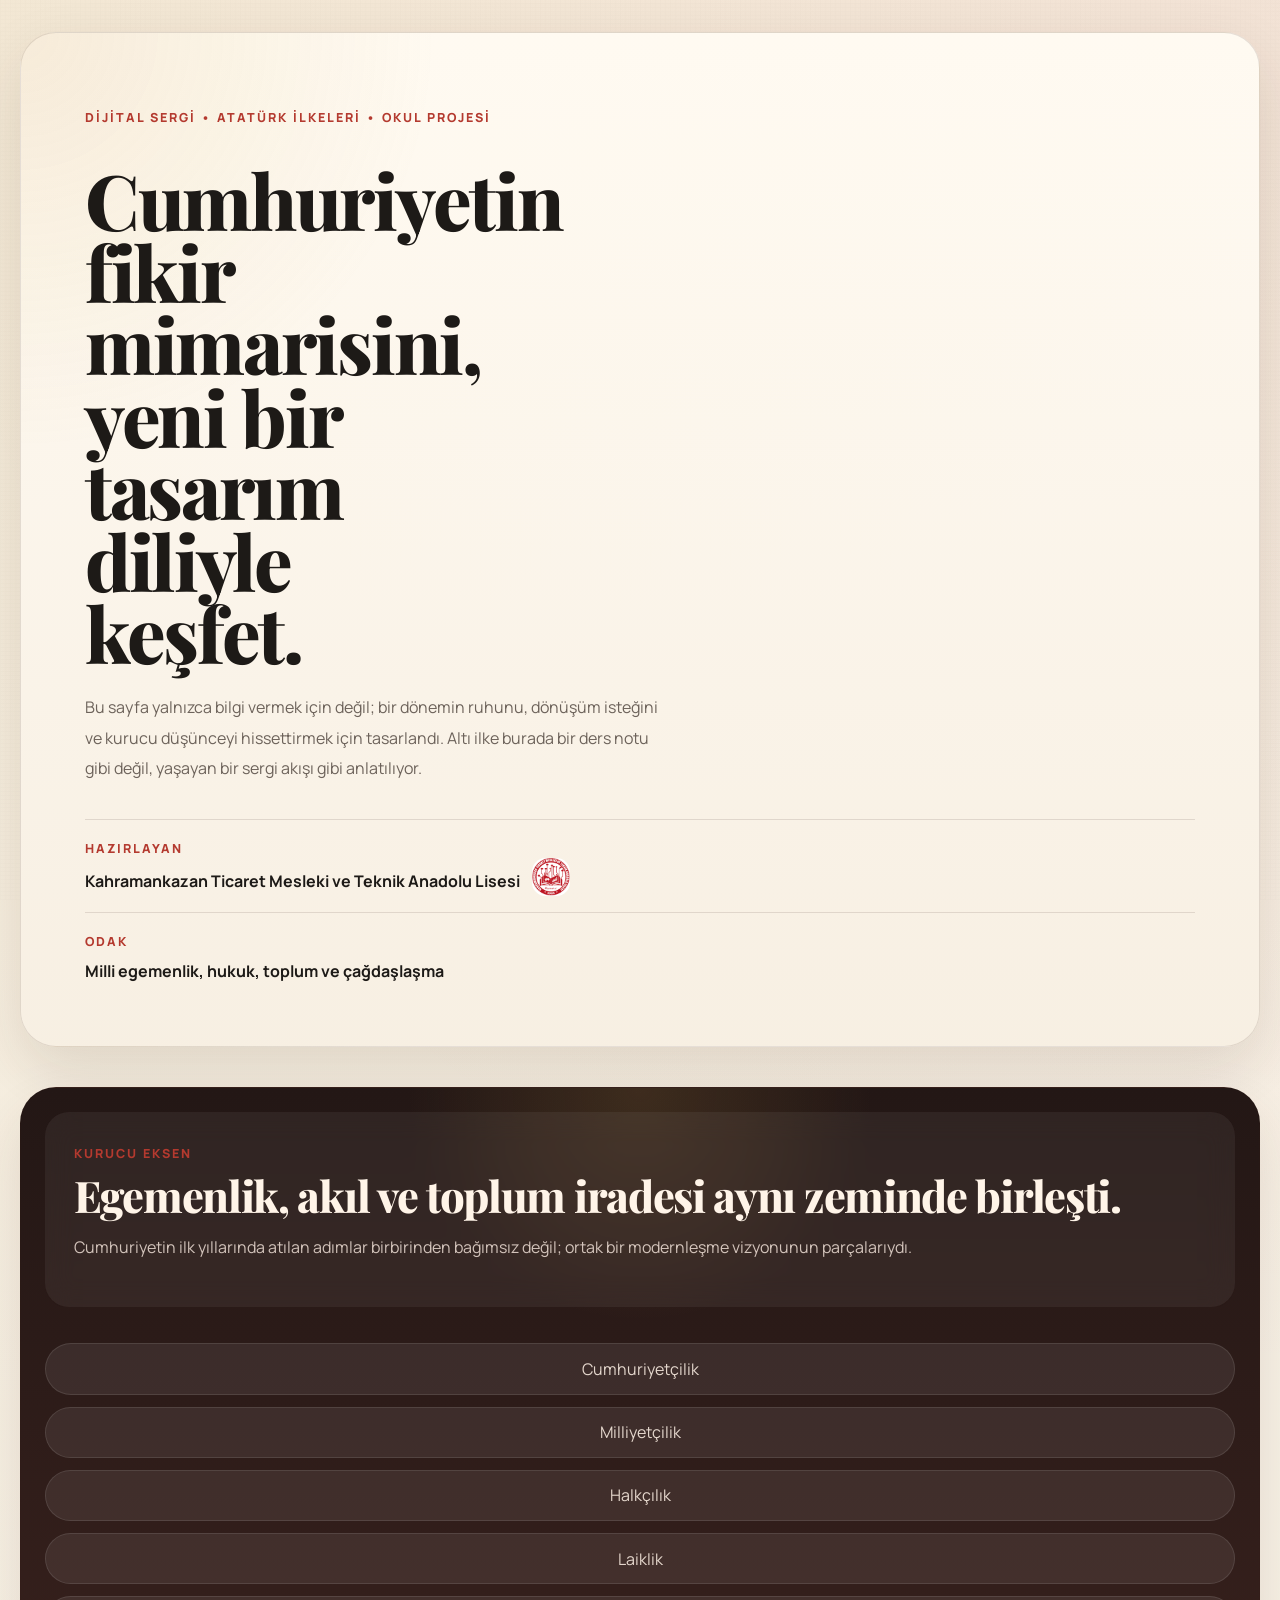
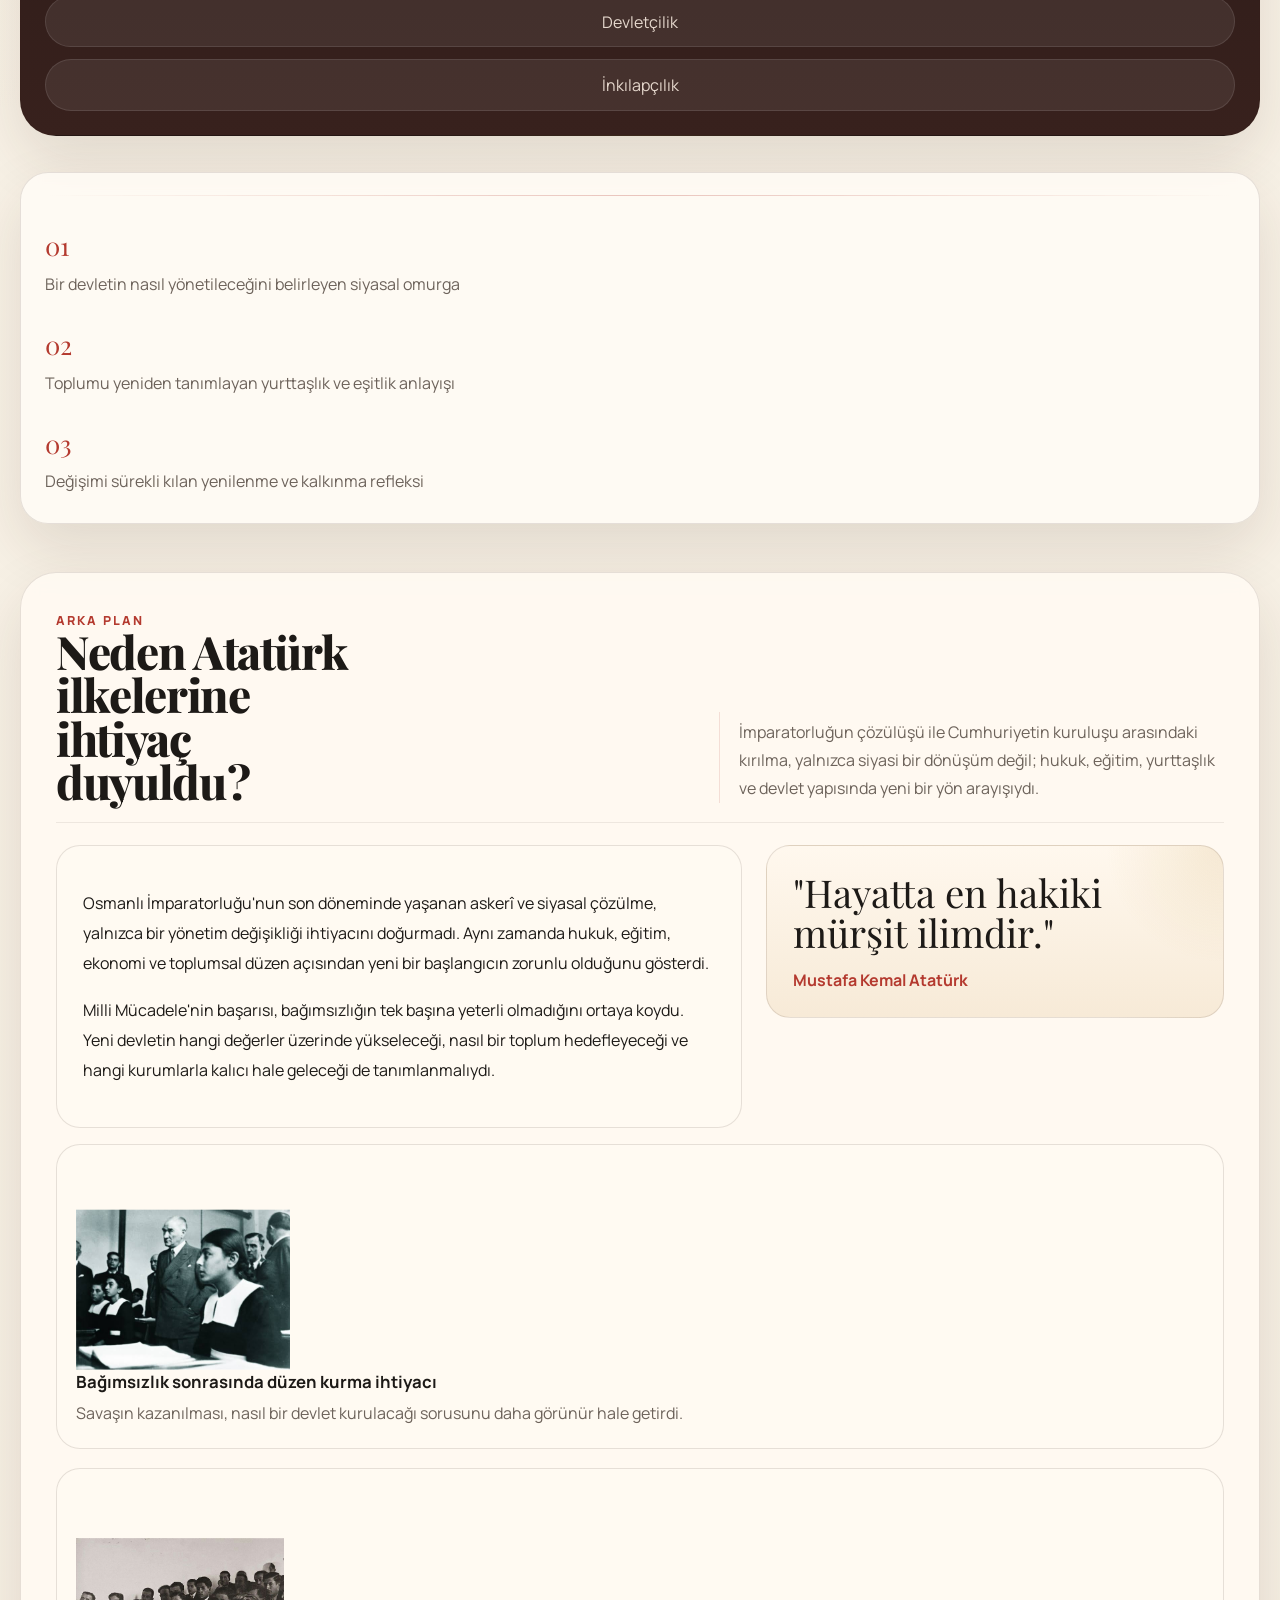
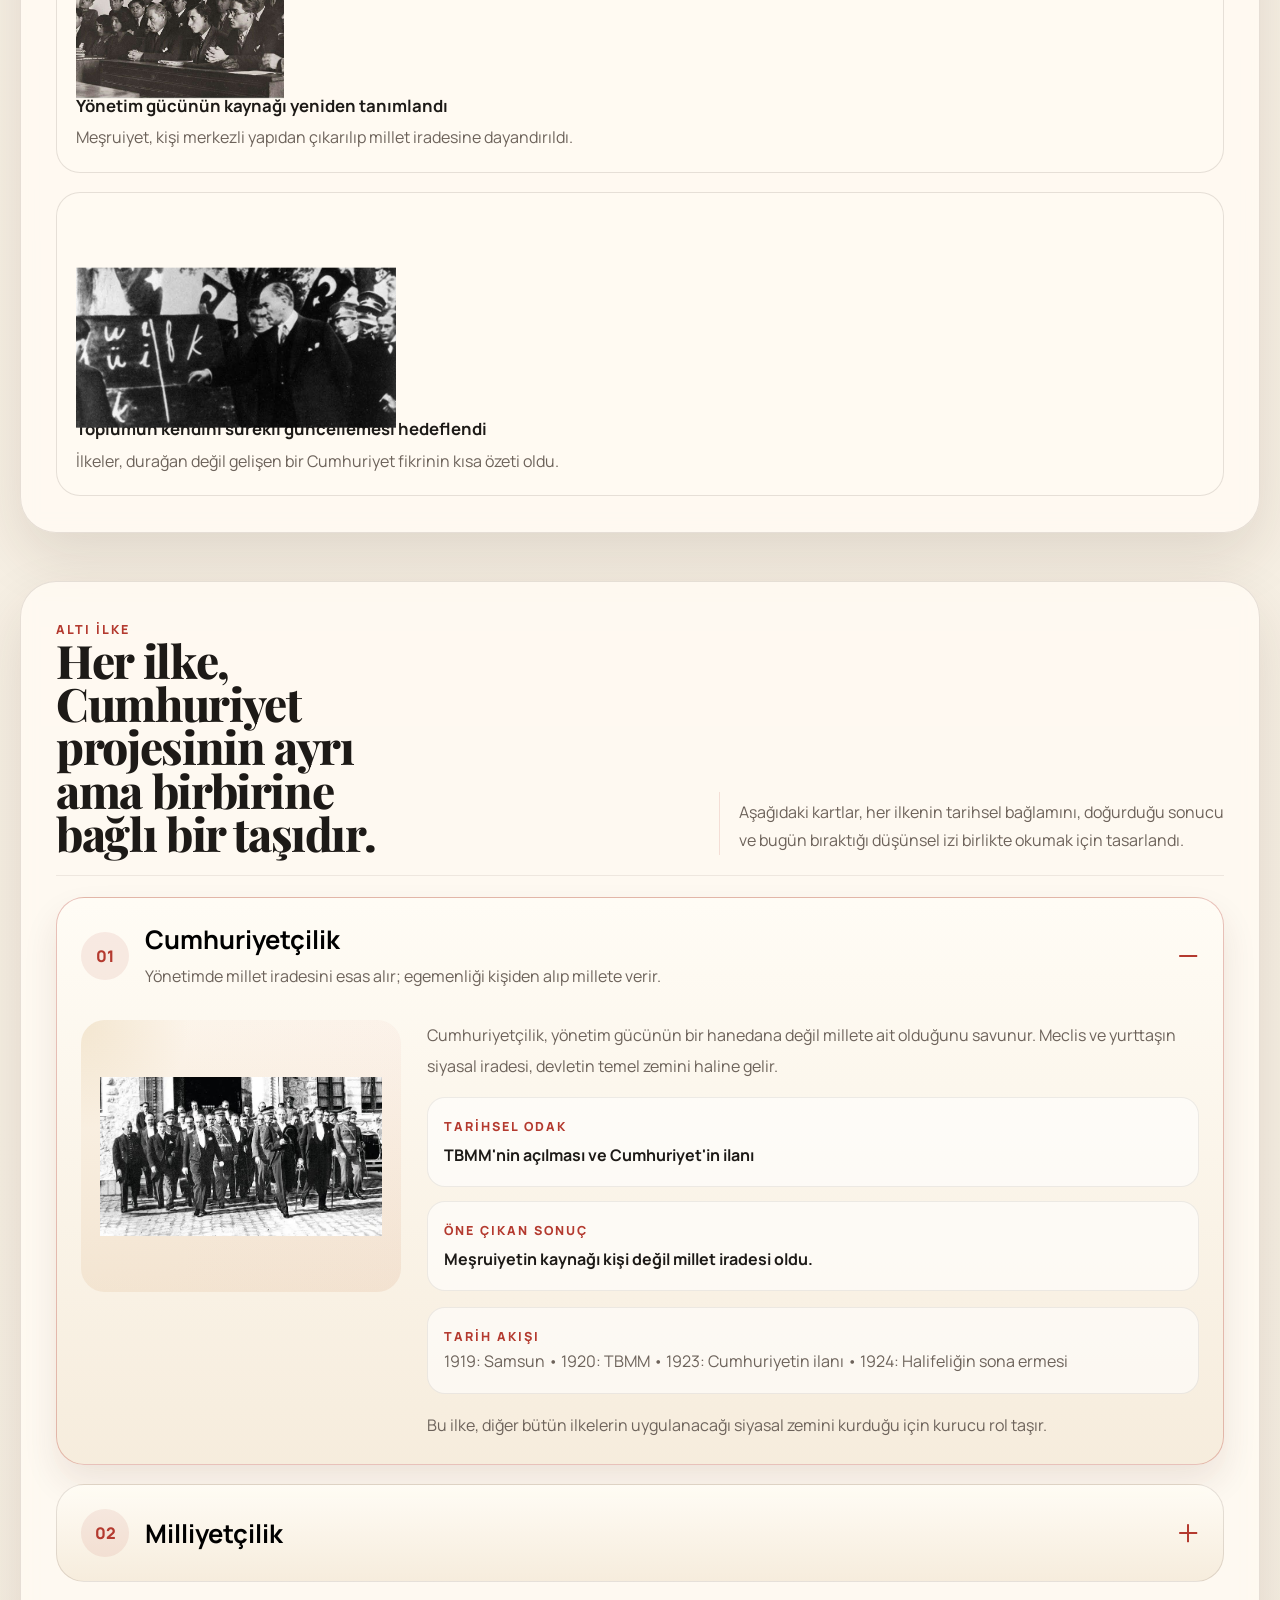
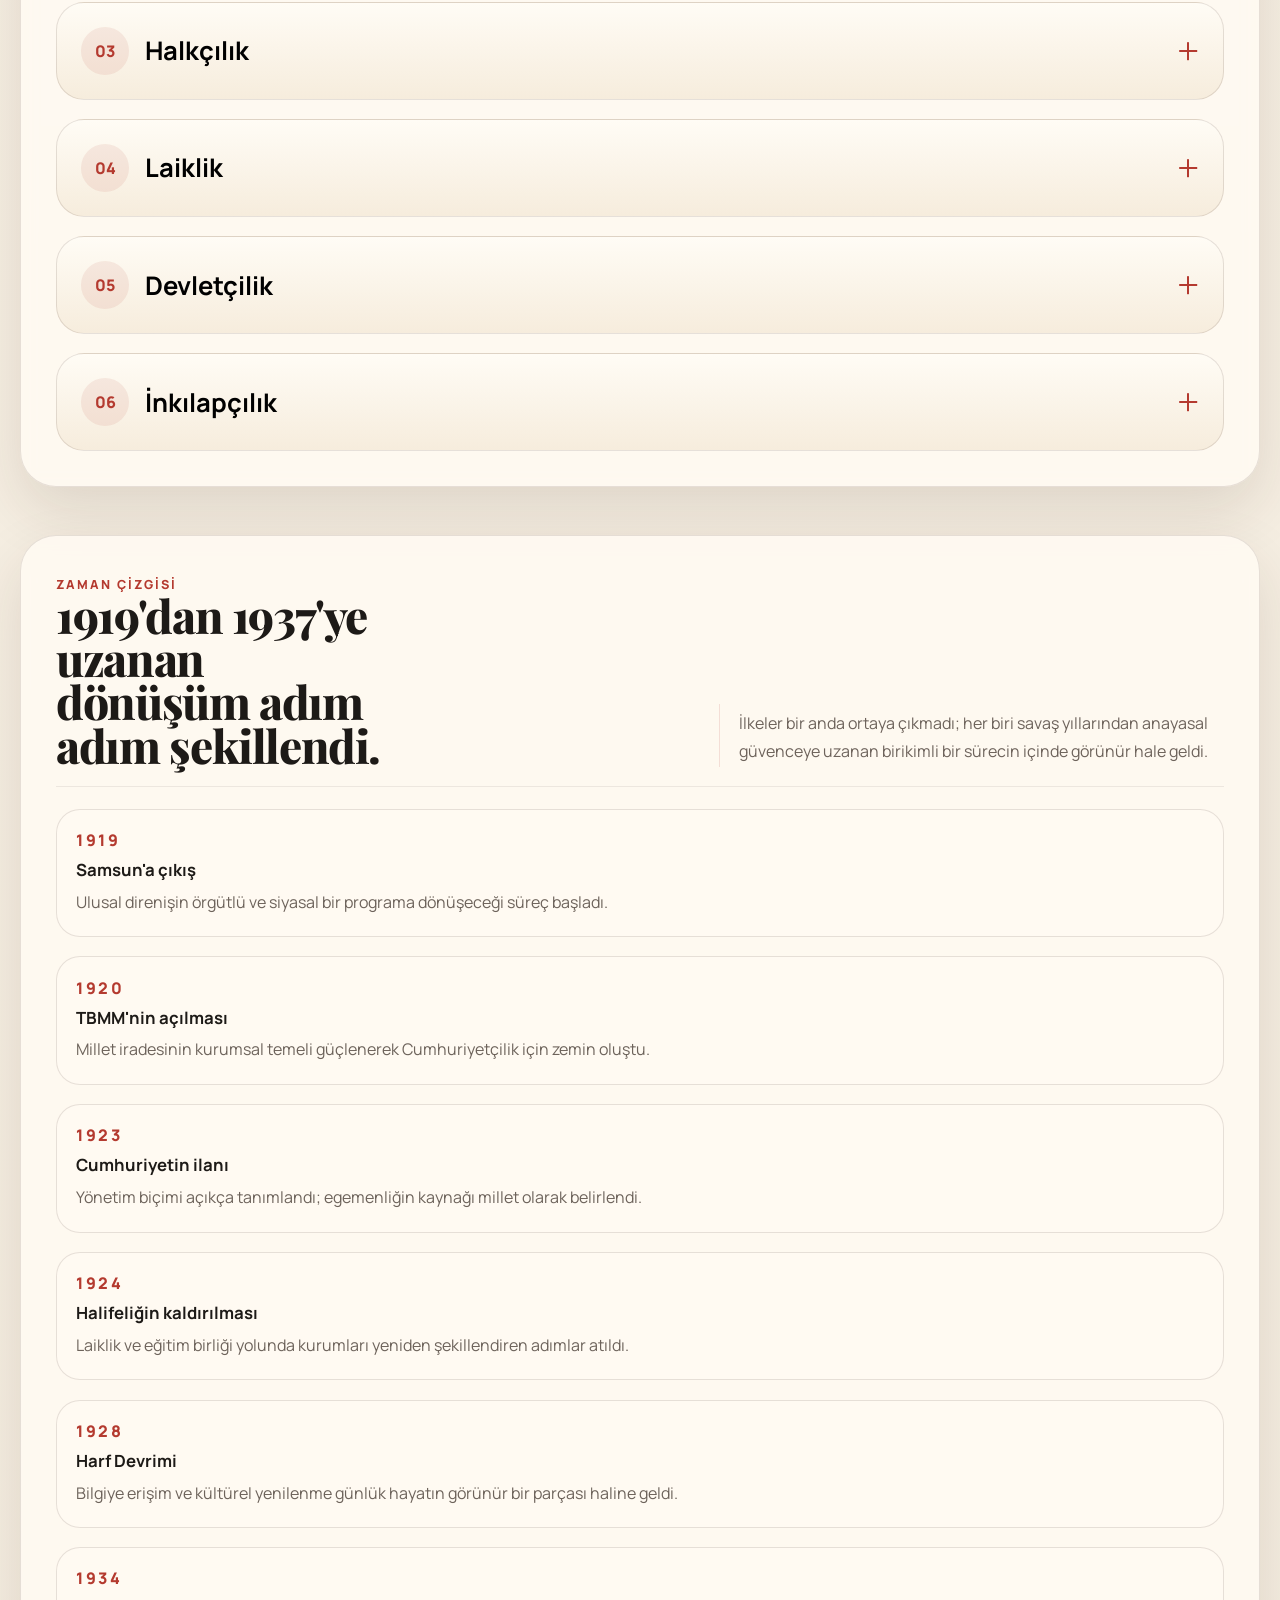
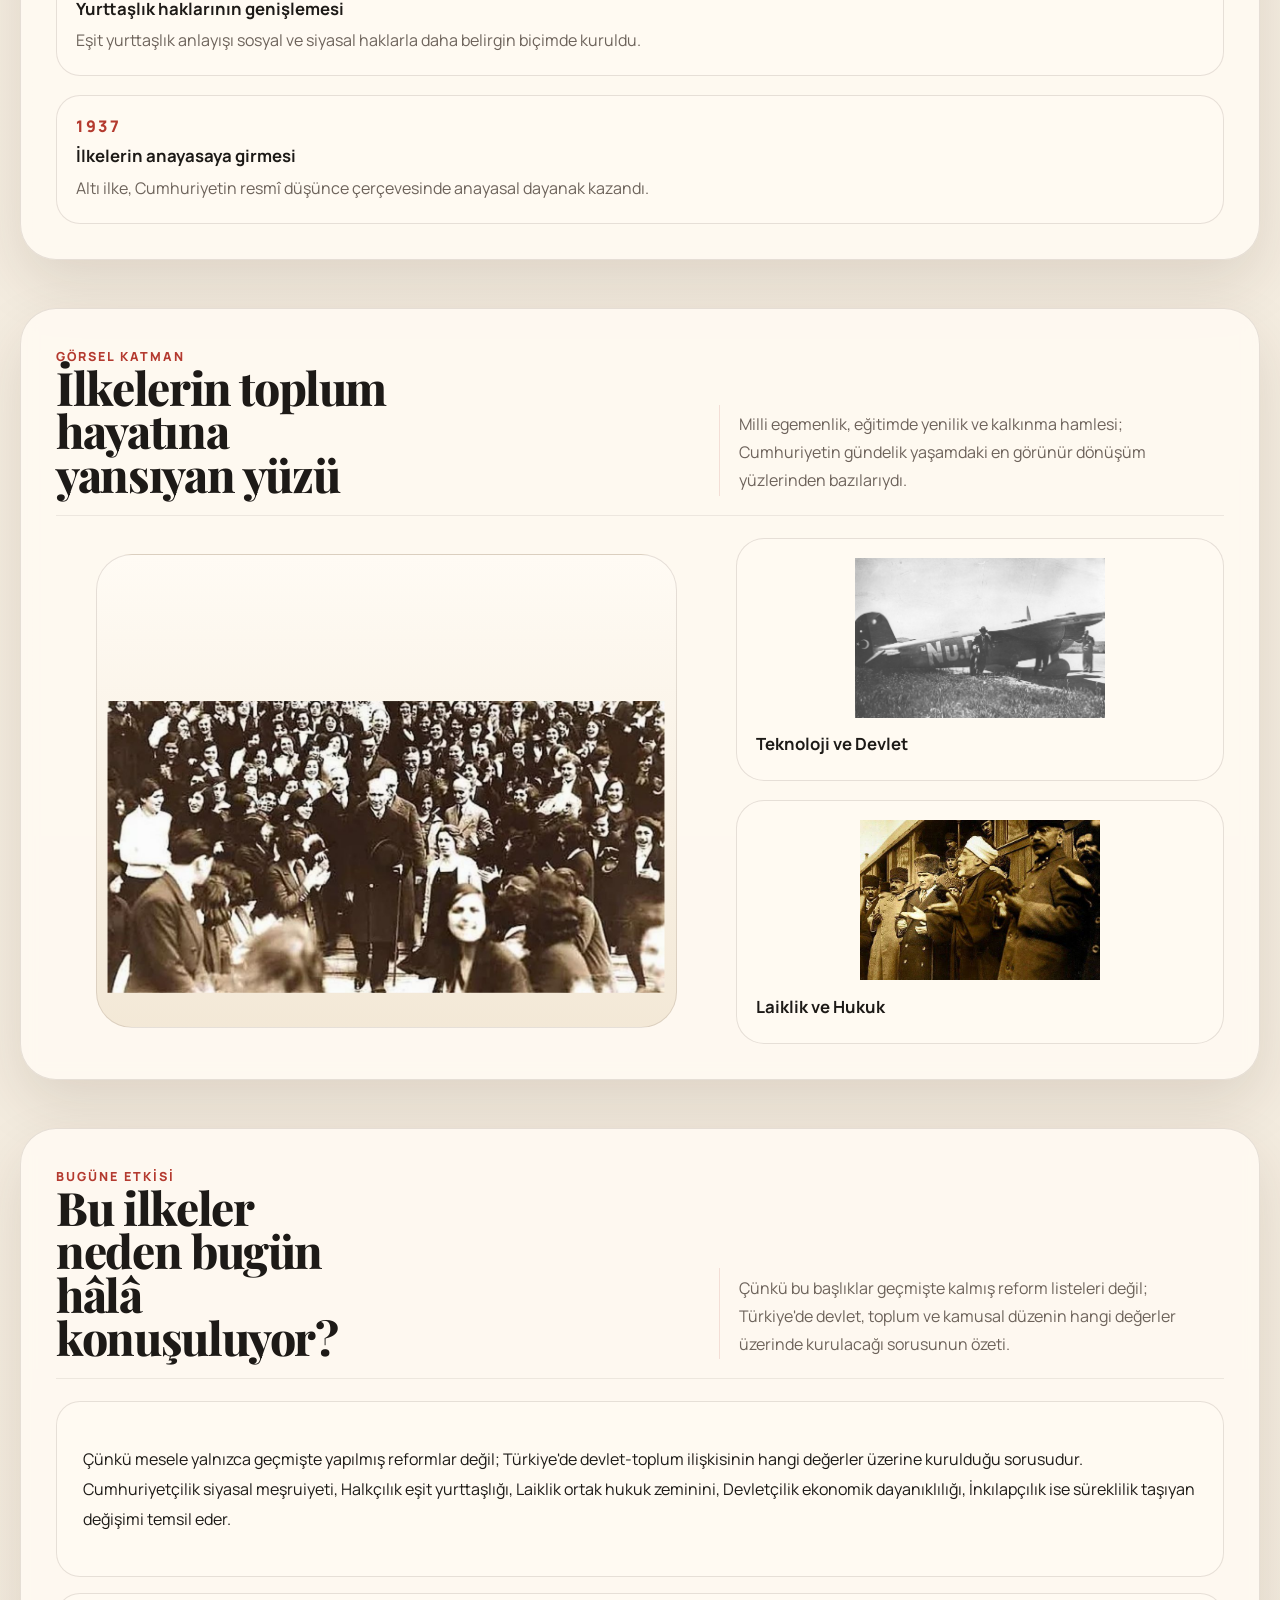
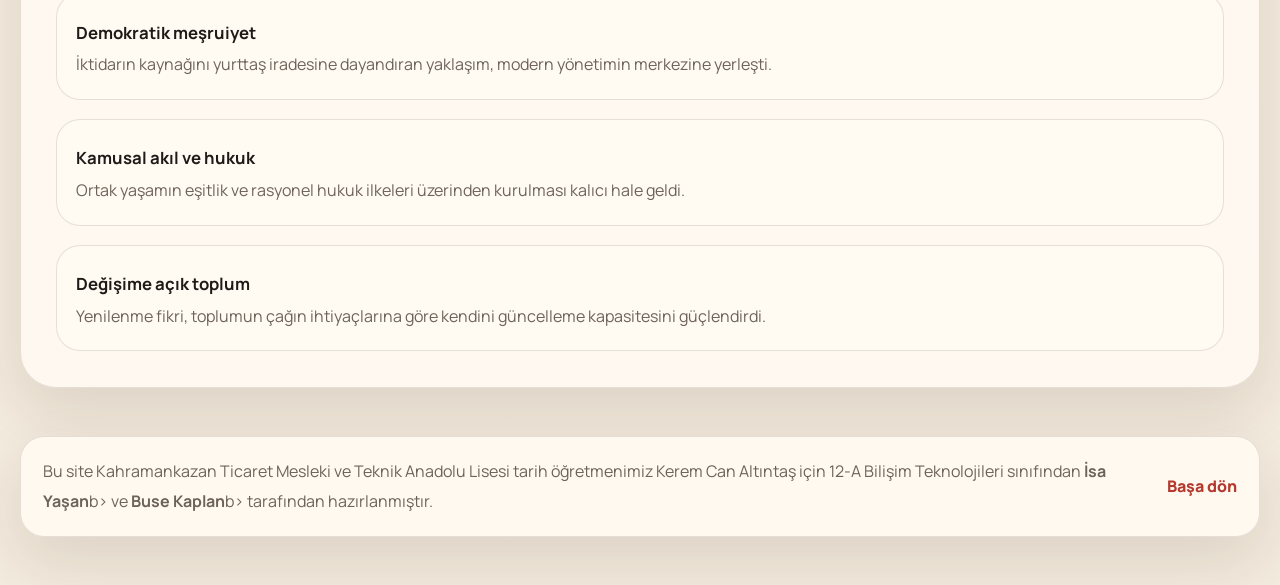
==== commit 6baf195b: "Update footer text with new attribution" ====
--- a/index.html
+++ b/index.html
@@ -517,7 +517,7 @@
   </main>
 
   <footer class="site-footer">
-    <p>Kahramankazan Ticaret Mesleki ve Teknik Anadolu Lisesi için 12-A Bilişim Teknolojileri sınıfından İsa Yaşan ve Buse Kaplan tarafından hazırlanmıştır.</p>
+    <p>Bu site Kahramankazan Ticaret Mesleki ve Teknik Anadolu Lisesi tarih öğretmenimiz <b></b>Kerem Can  Altıntaş</b> için 12-A Bilişim Teknolojileri sınıfından <b>İsa Yaşan</b>b> ve <b>Buse Kaplan</b>b> tarafından hazırlanmıştır.</p>
     <a href="#top">Başa dön</a>
   </footer>
 
--- a/styles.css
+++ b/styles.css
@@ -1214,3 +1214,53 @@
   outline: 3px solid var(--accent);
   outline-offset: 4px;
 }
+/* ============================= */
+/* 🔥 İLKELER FIX (SENİN İSTEDİĞİN) */
+/* ============================= */
+
+/* Kapalıyken açıklamayı gizle */
+.principle-trigger[aria-expanded="false"] .principle-heading p {
+  display: none;
+}
+
+/* Açıkken tekrar göster */
+.principle-trigger[aria-expanded="true"] .principle-heading p {
+  display: block;
+}
+
+
+/* ============================= */
+/* 📱 MOBİL DÜZELTME */
+/* ============================= */
+
+@media (max-width: 760px) {
+
+  /* grid yerine flex yapıyoruz */
+  .principle-trigger {
+    display: flex !important;
+    align-items: center;
+    gap: 0.8rem;
+  }
+
+  /* sayı sabit kalsın */
+  .principle-index {
+    flex-shrink: 0;
+  }
+
+  /* başlık + açıklama */
+  .principle-heading {
+    display: flex;
+    flex-direction: column;
+  }
+
+  /* başlık tek satır gibi davransın */
+  .principle-heading h3 {
+    font-size: 1.1rem;
+    line-height: 1.2;
+  }
+
+  /* toggle sağda kalsın */
+  .principle-toggle {
+    margin-left: auto;
+  }
+}
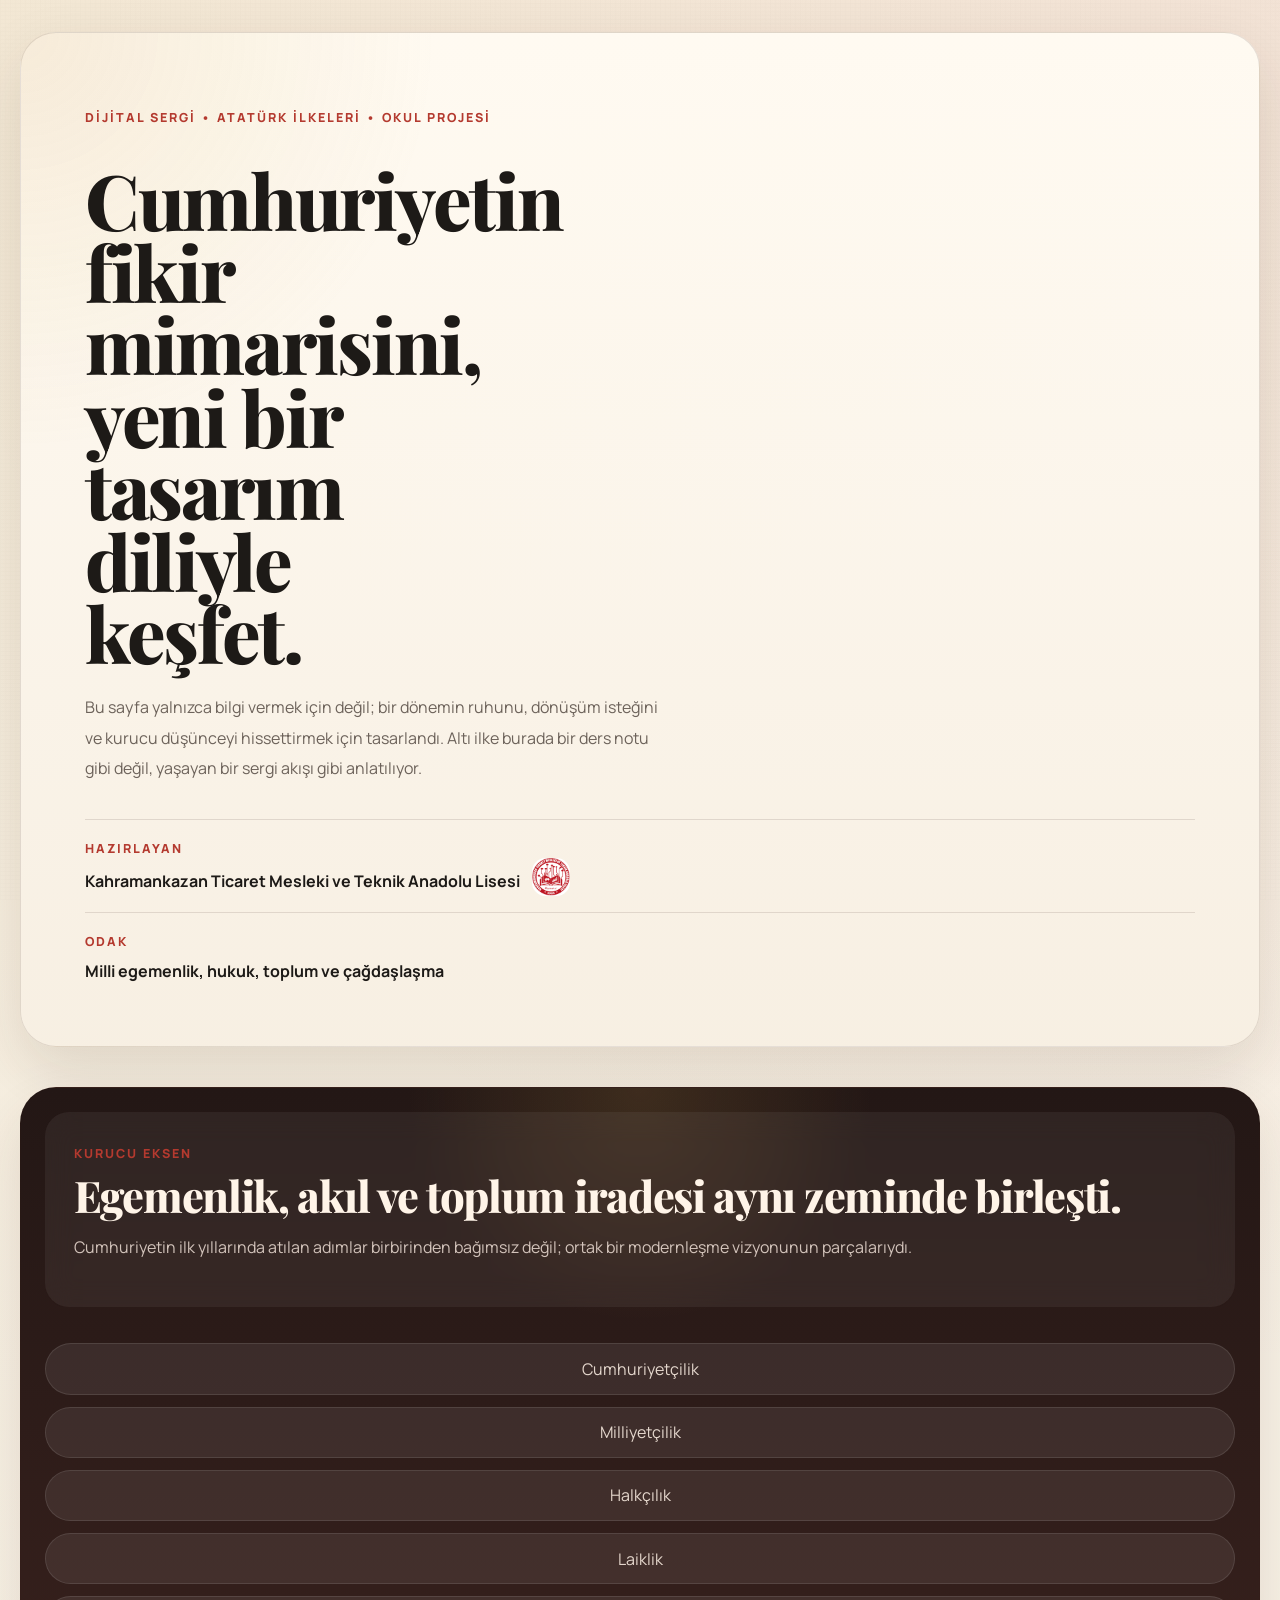
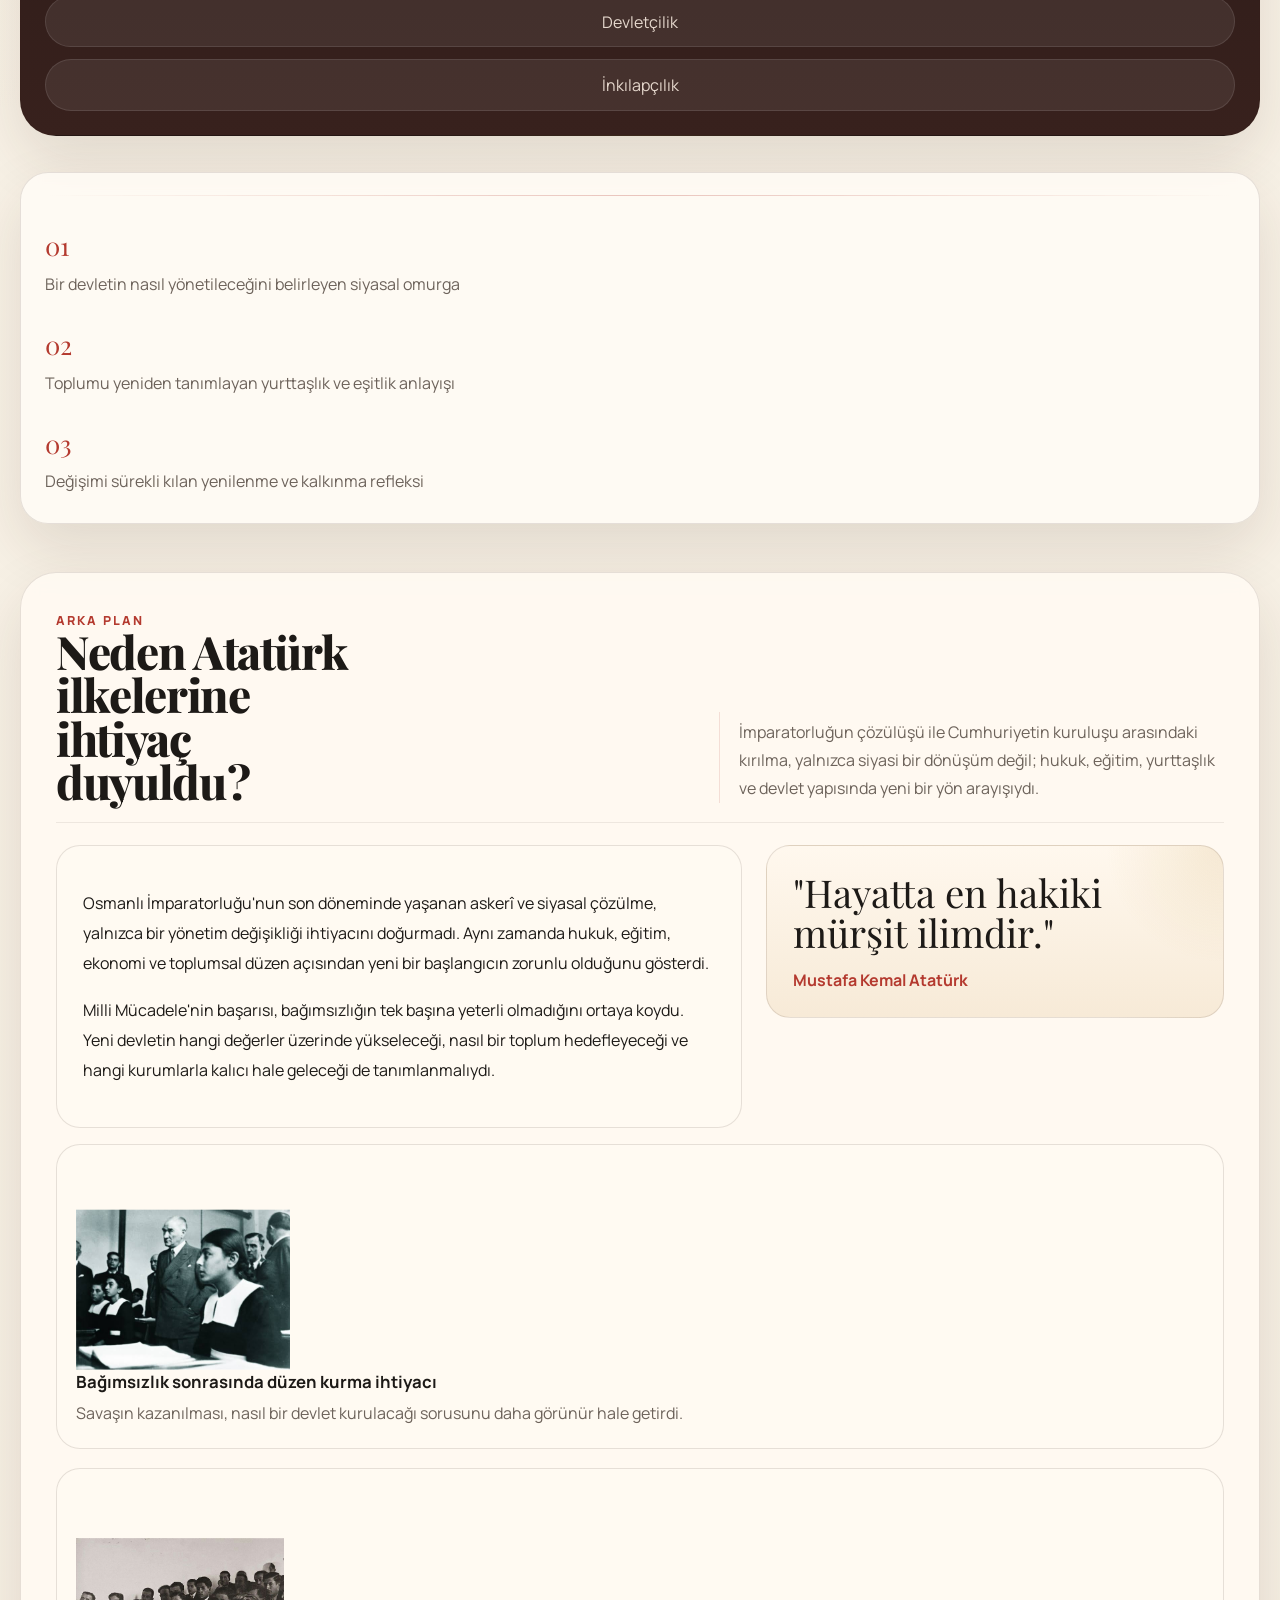
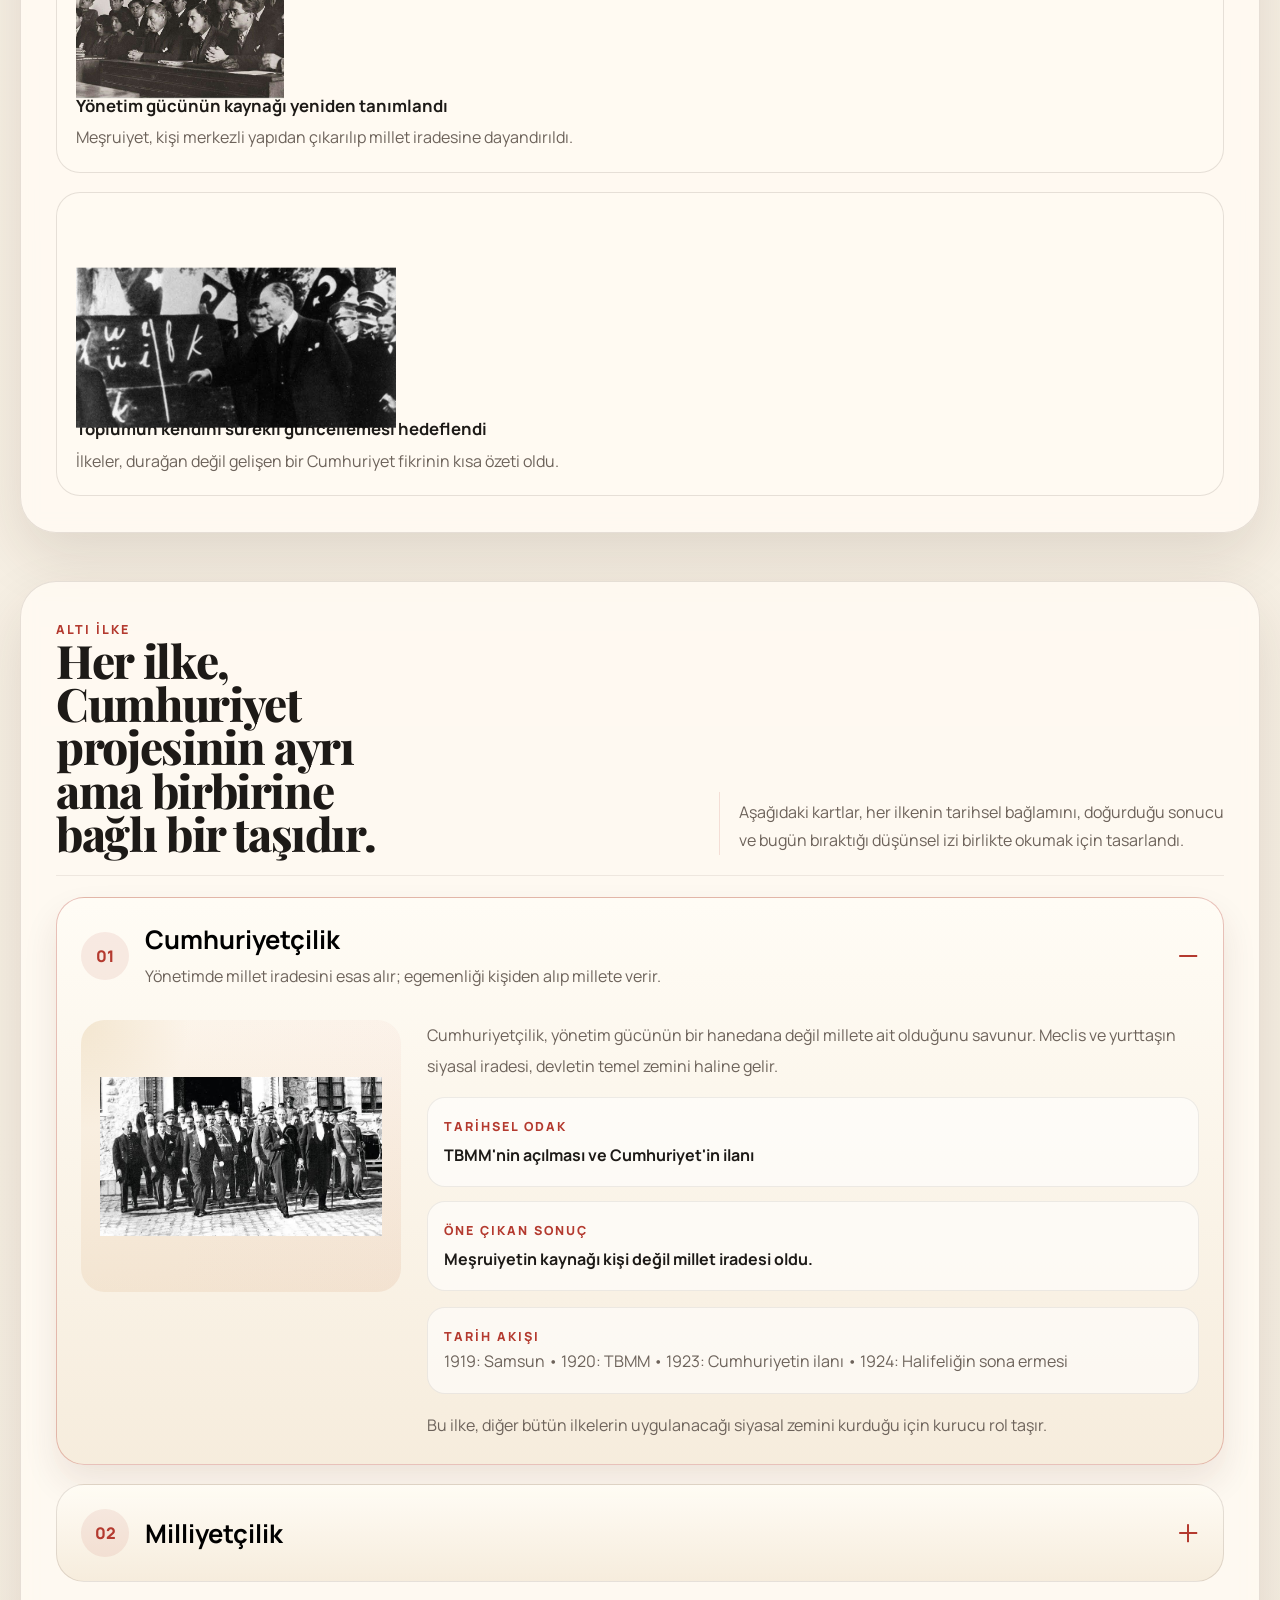
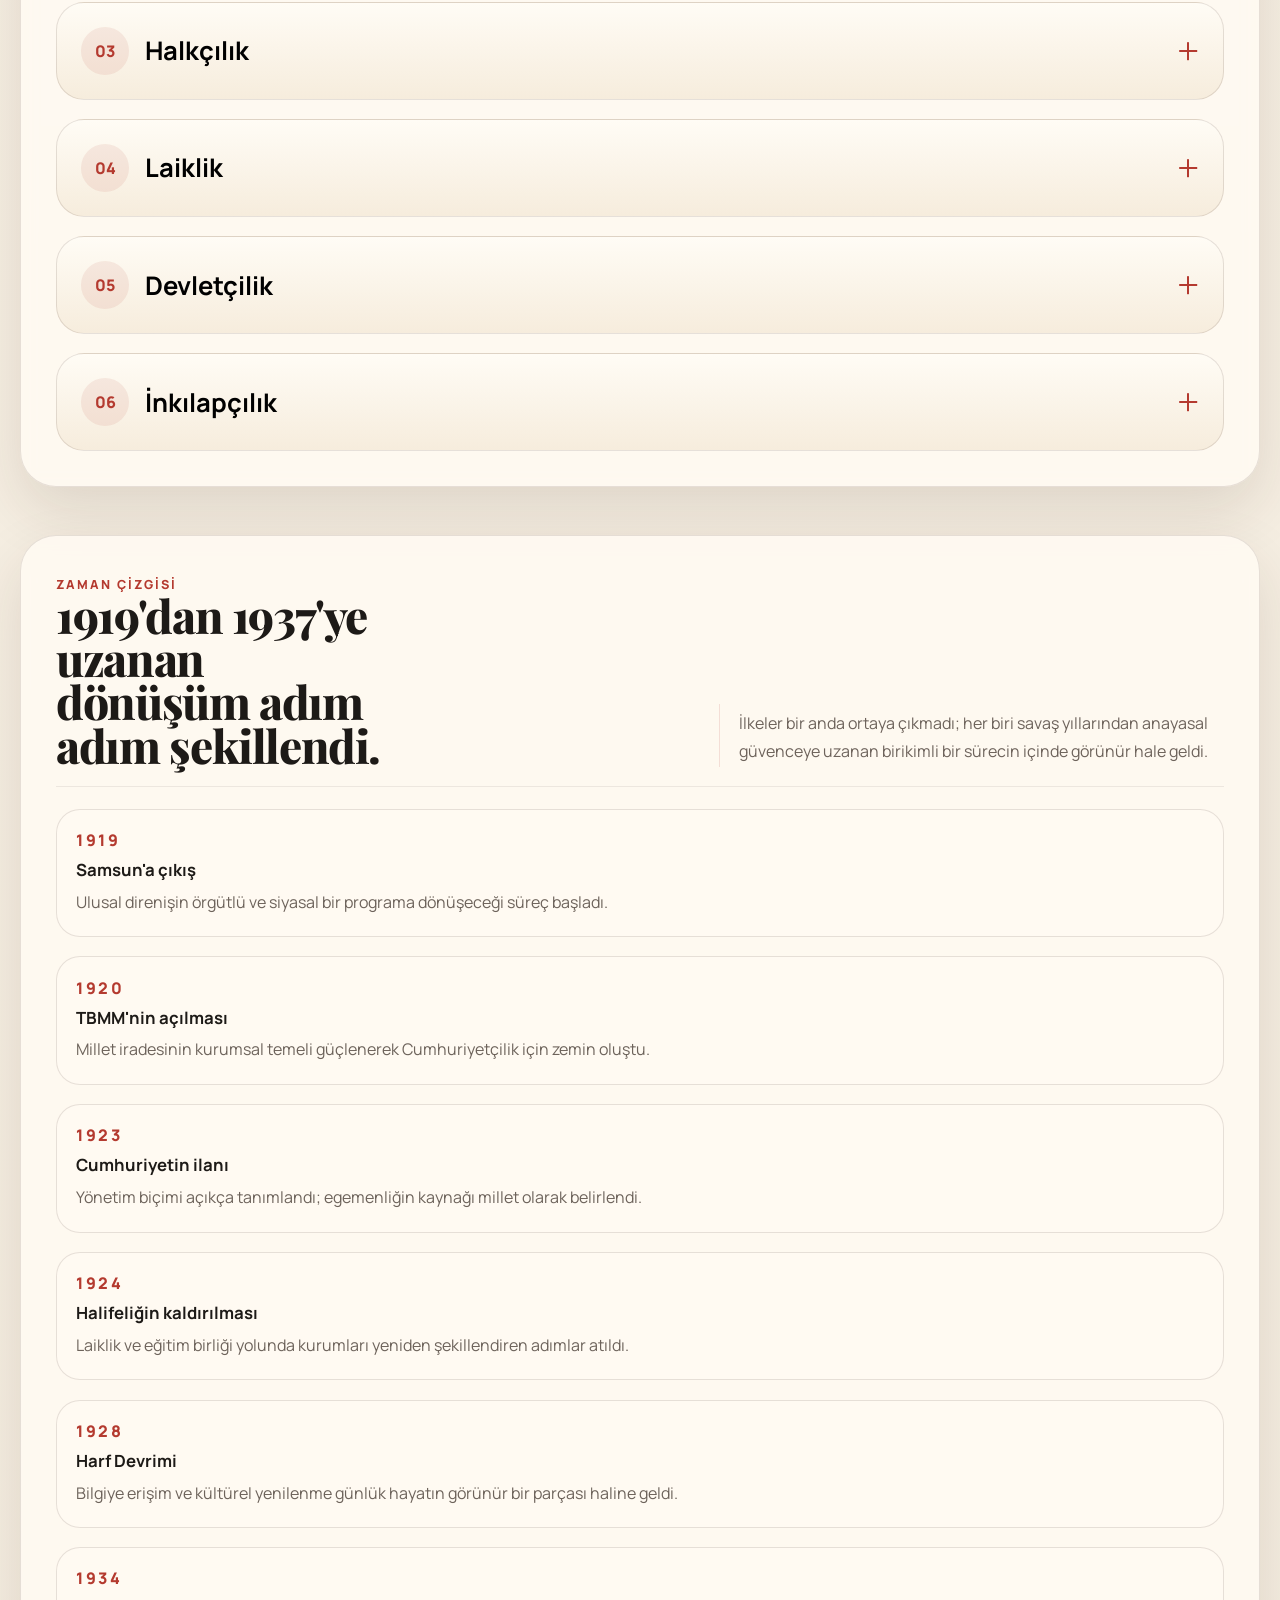
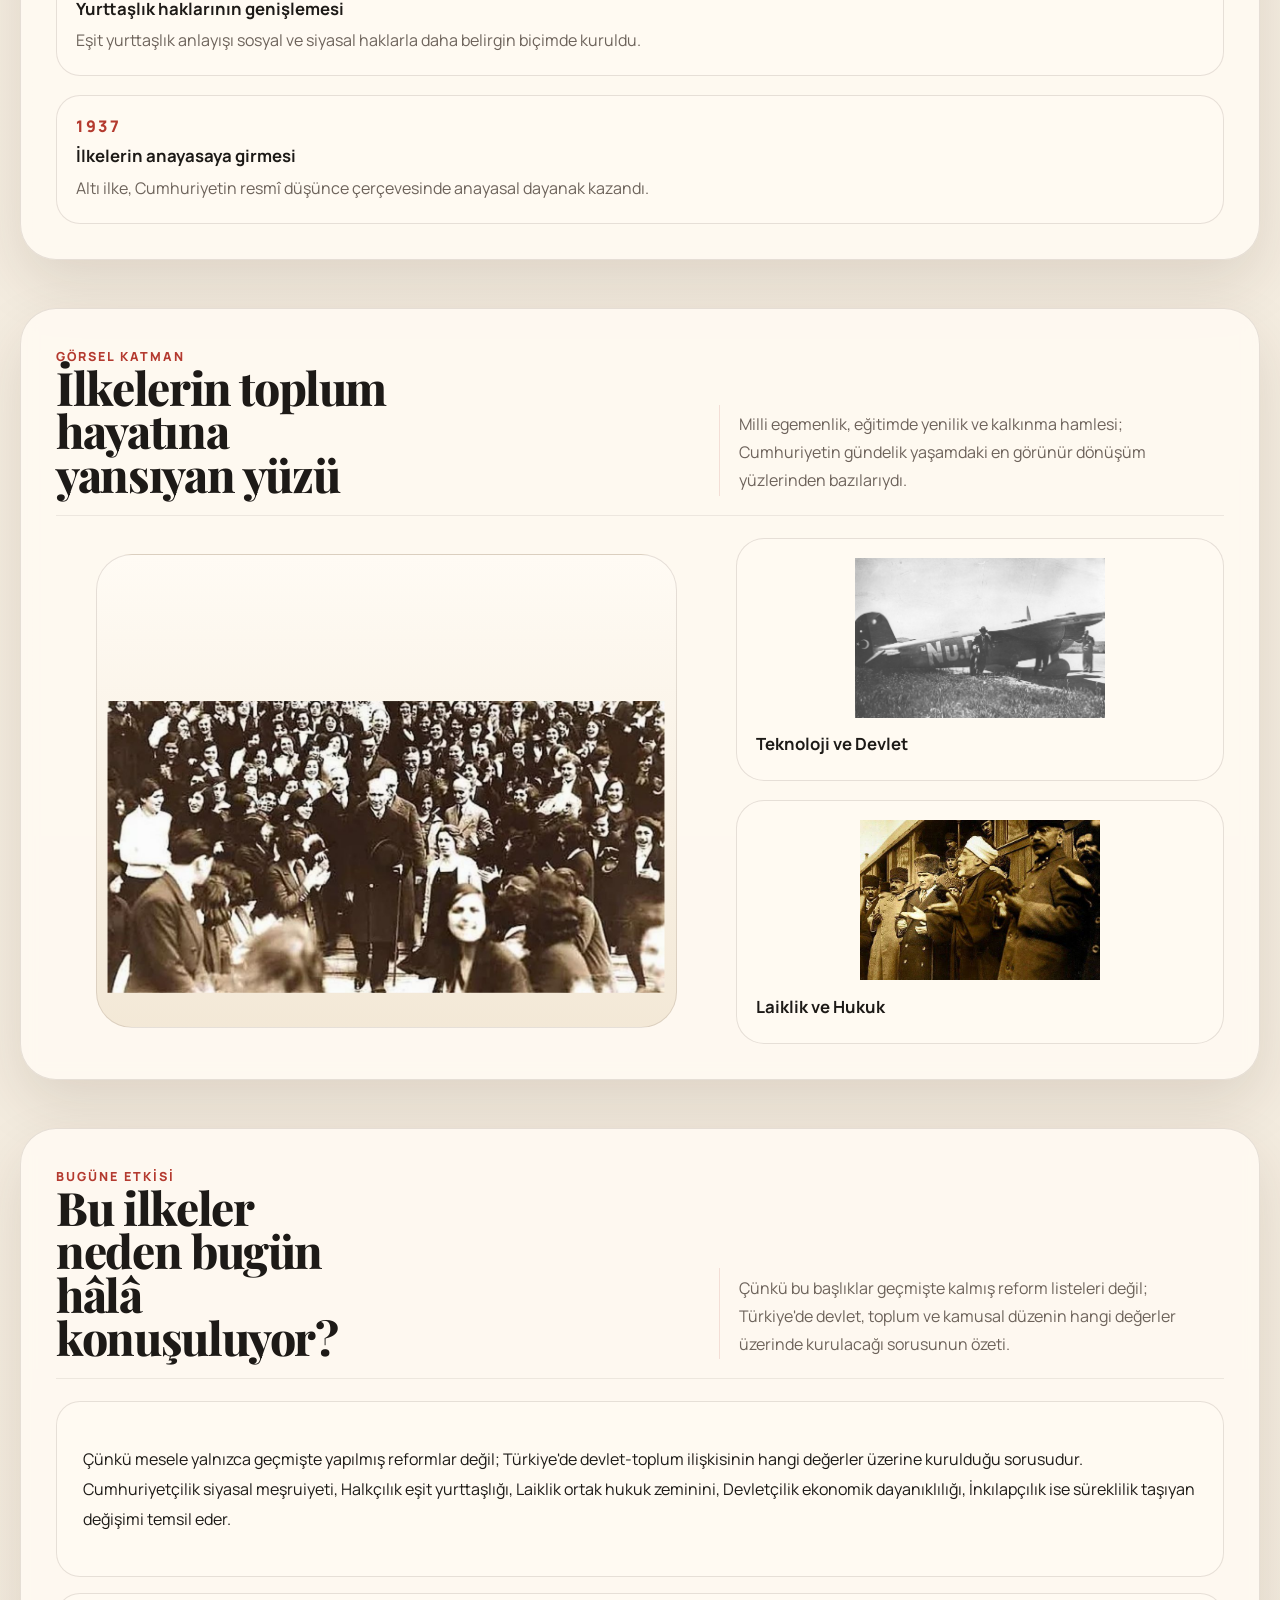
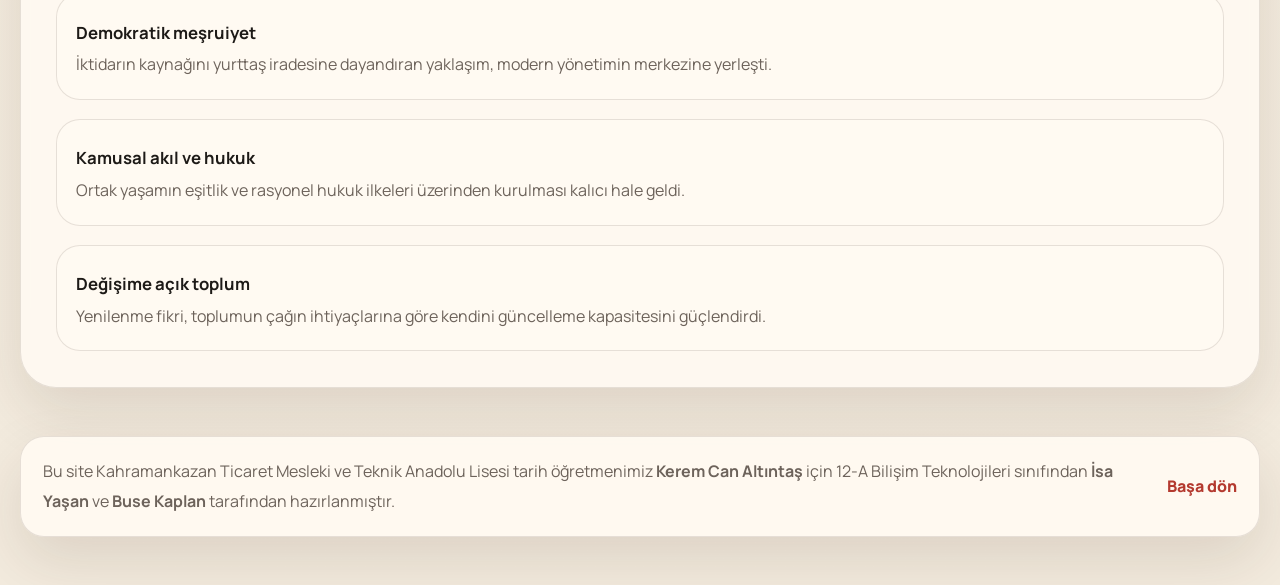
==== commit fe06abeb: "Update index.html" ====
--- a/index.html
+++ b/index.html
@@ -517,7 +517,7 @@
   </main>
 
   <footer class="site-footer">
-    <p>Bu site Kahramankazan Ticaret Mesleki ve Teknik Anadolu Lisesi tarih öğretmenimiz <b></b>Kerem Can  Altıntaş</b> için 12-A Bilişim Teknolojileri sınıfından <b>İsa Yaşan</b>b> ve <b>Buse Kaplan</b>b> tarafından hazırlanmıştır.</p>
+    <p>Bu site Kahramankazan Ticaret Mesleki ve Teknik Anadolu Lisesi tarih öğretmenimiz <b>Kerem Can  Altıntaş</b> için 12-A Bilişim Teknolojileri sınıfından <b>İsa Yaşan</b> ve <b>Buse Kaplan</b> tarafından hazırlanmıştır.</p>
     <a href="#top">Başa dön</a>
   </footer>
 
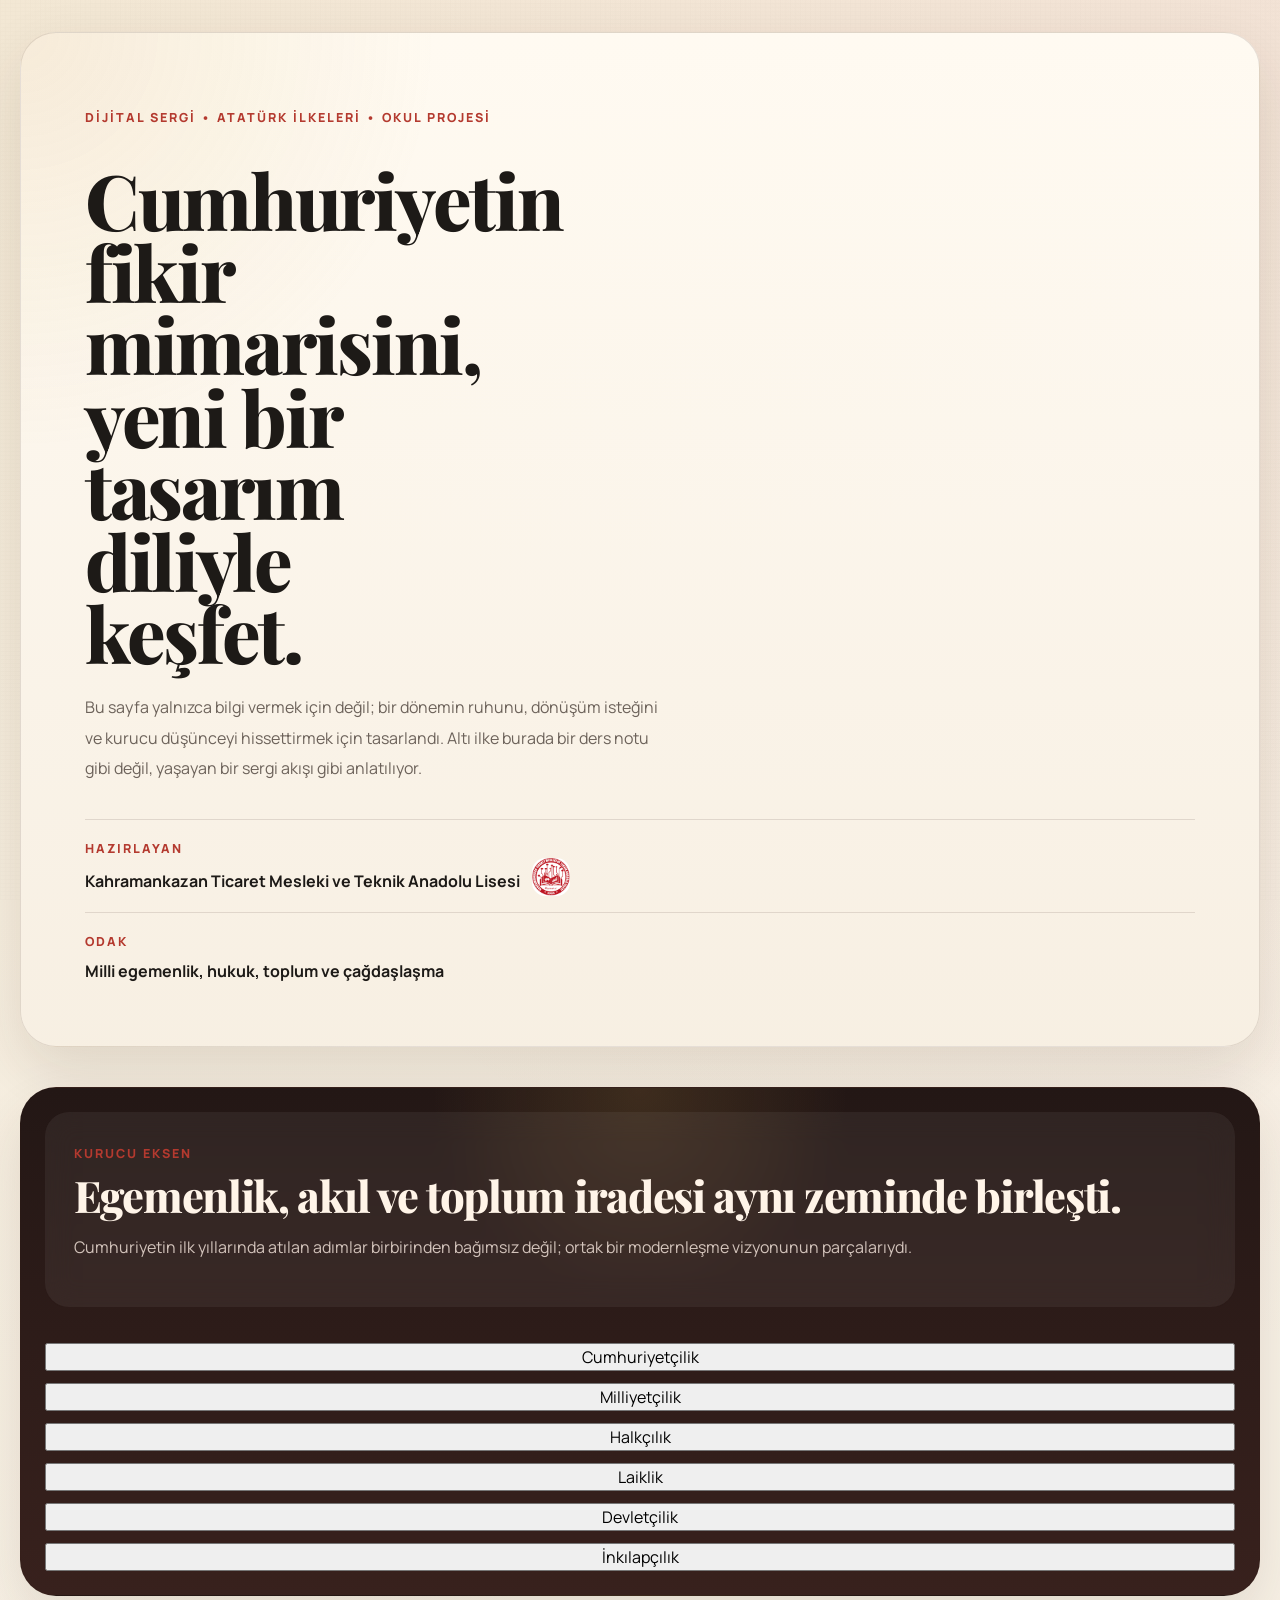
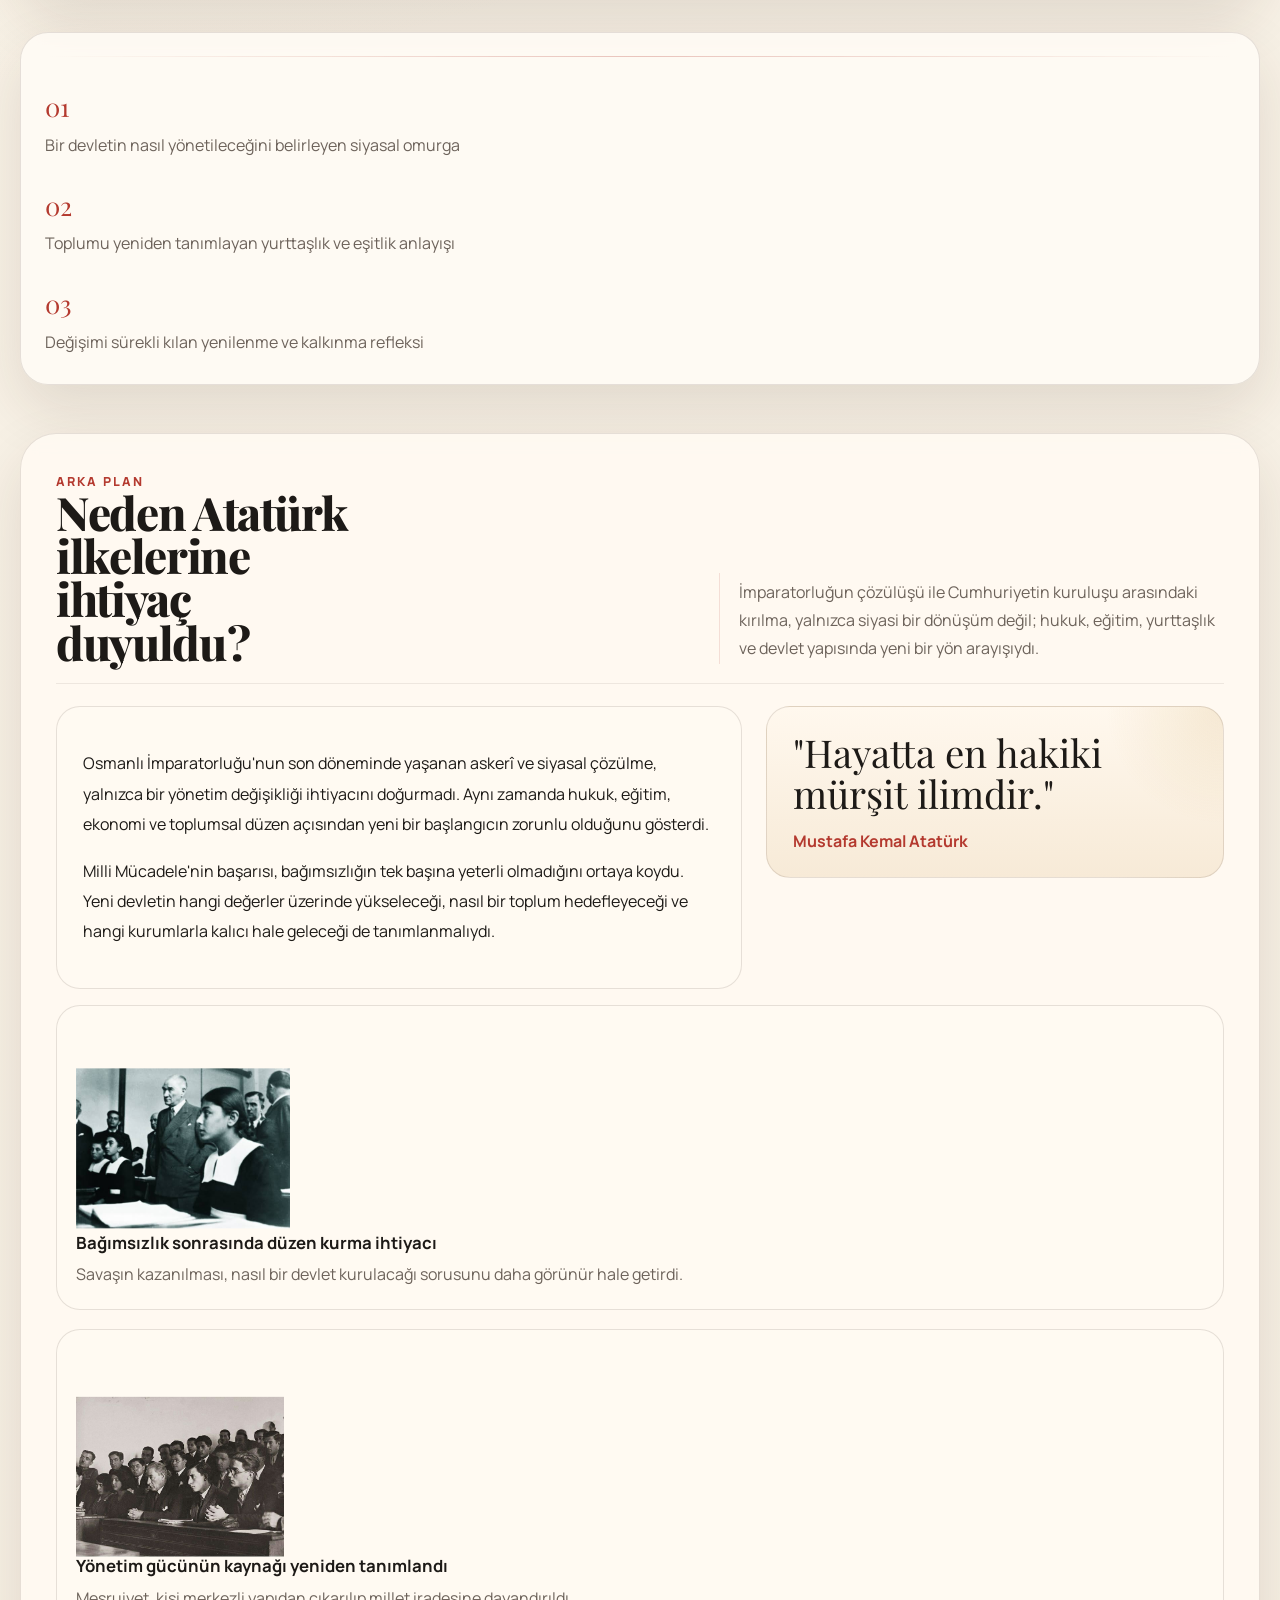
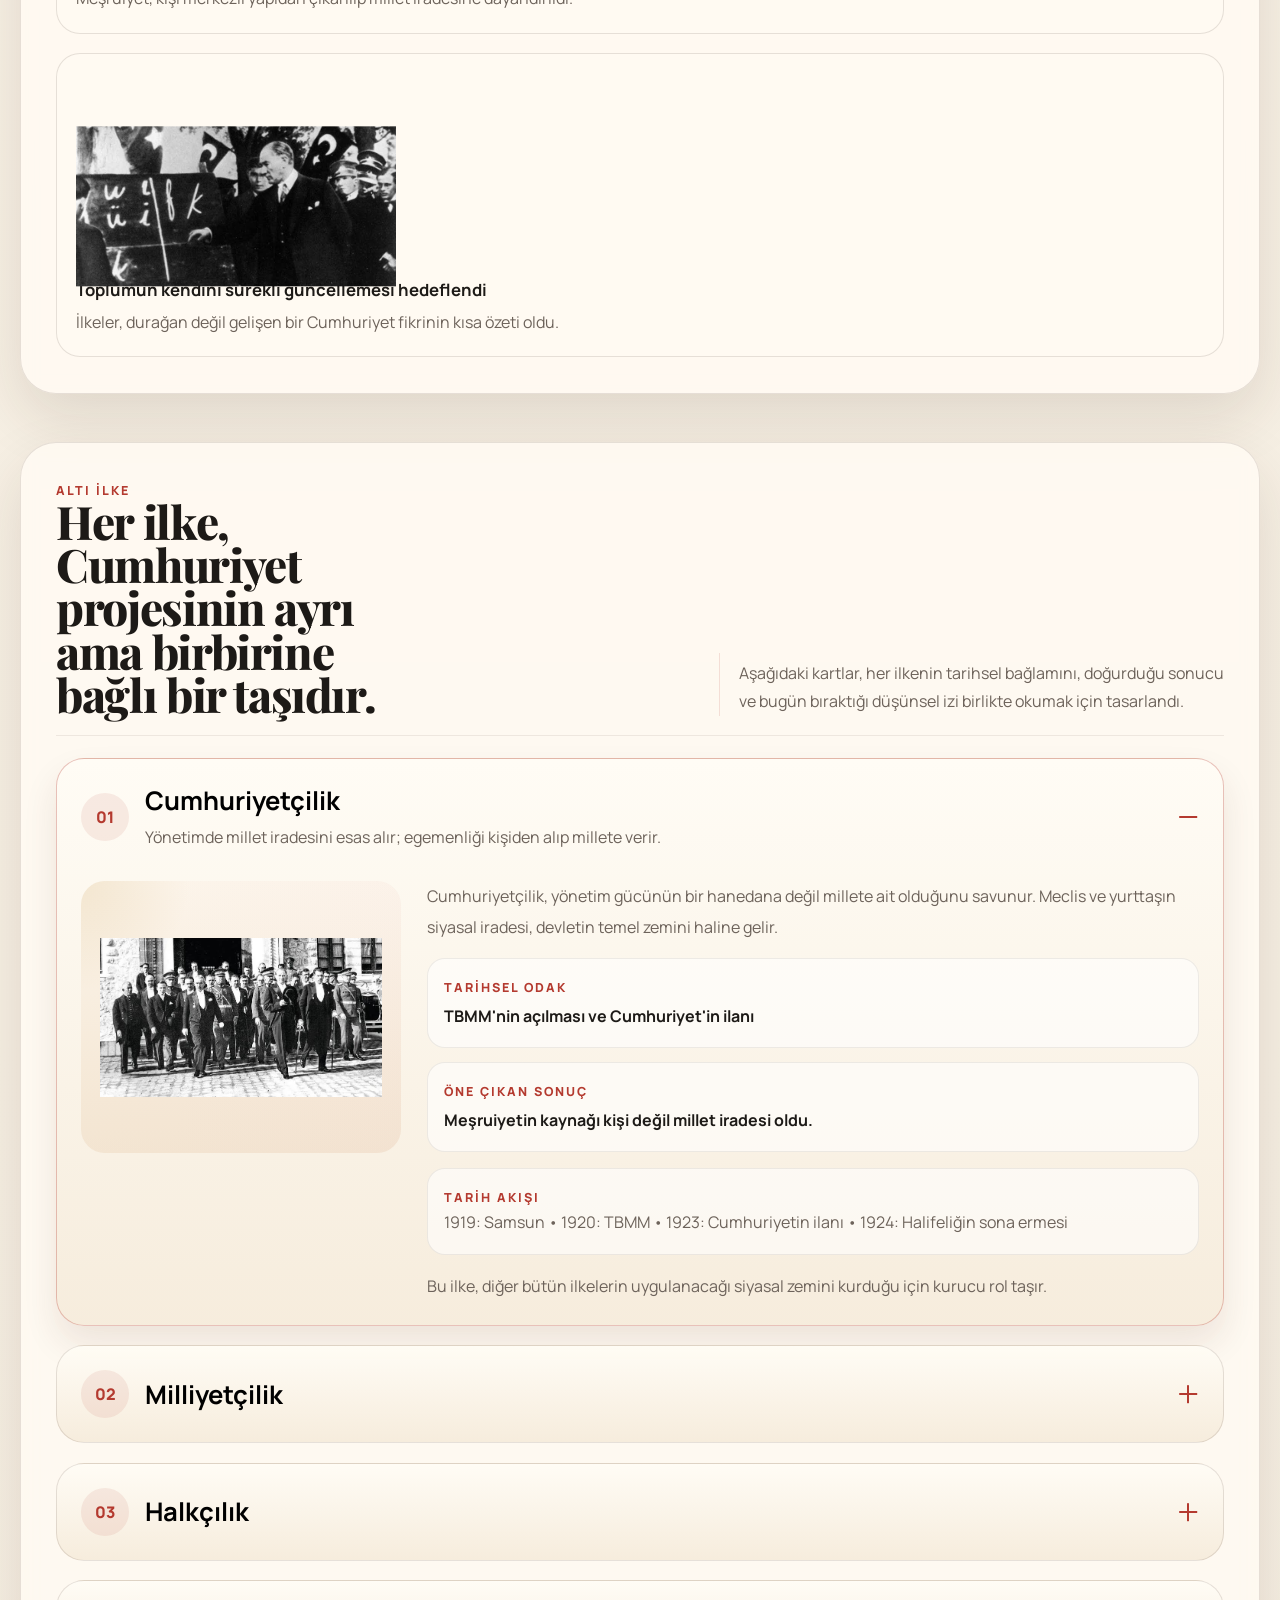
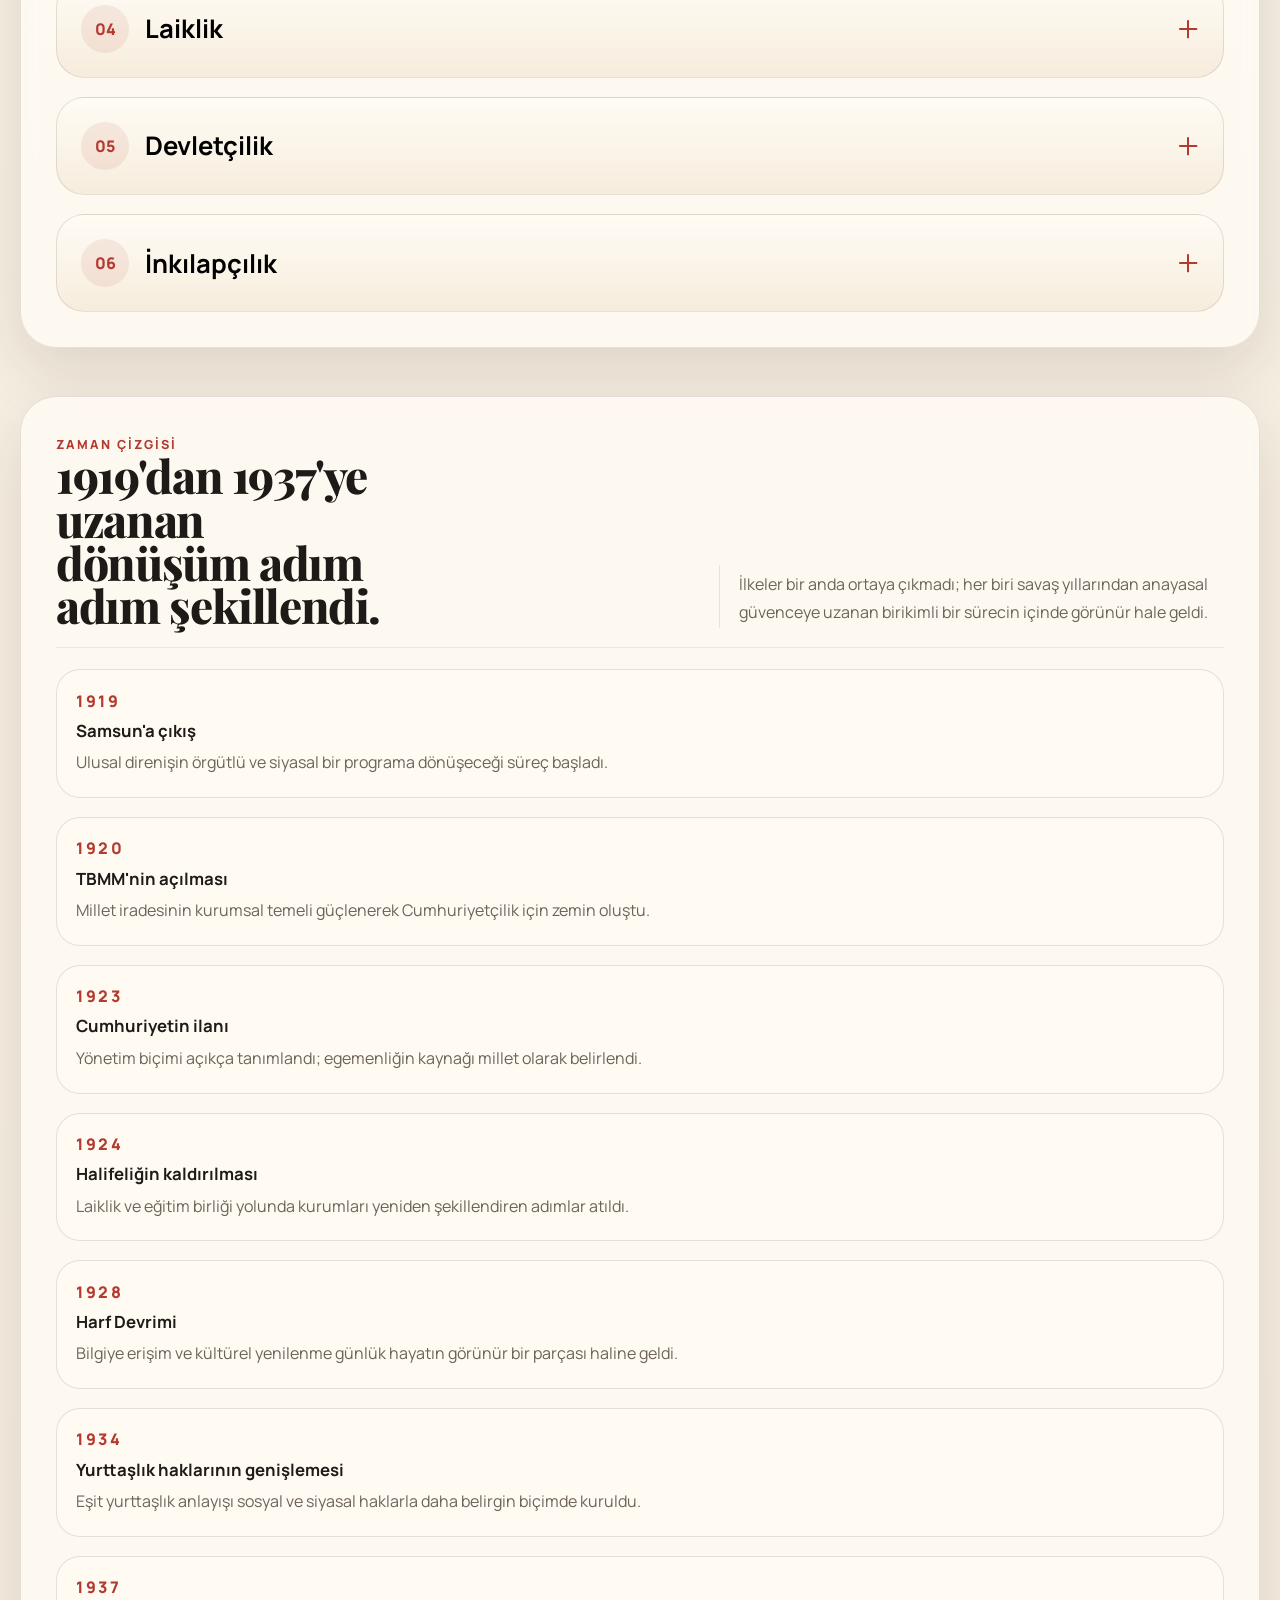
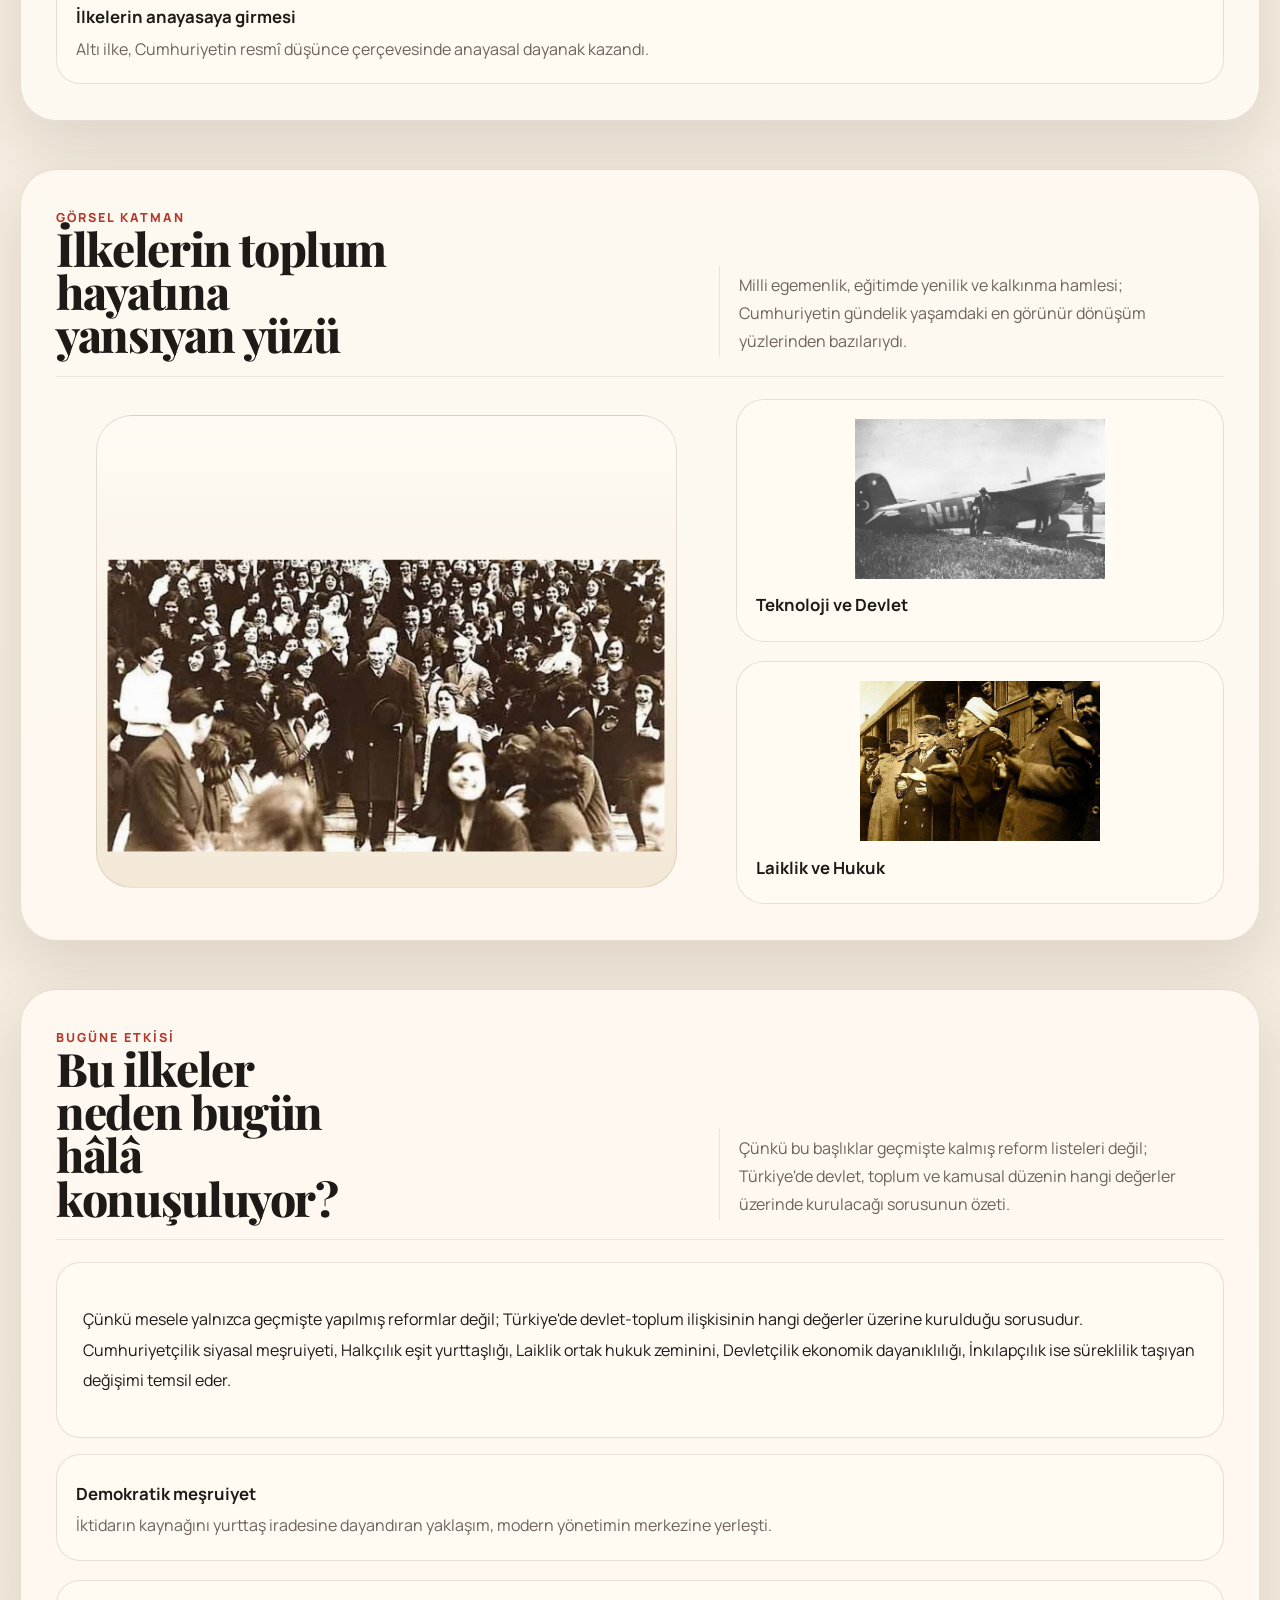
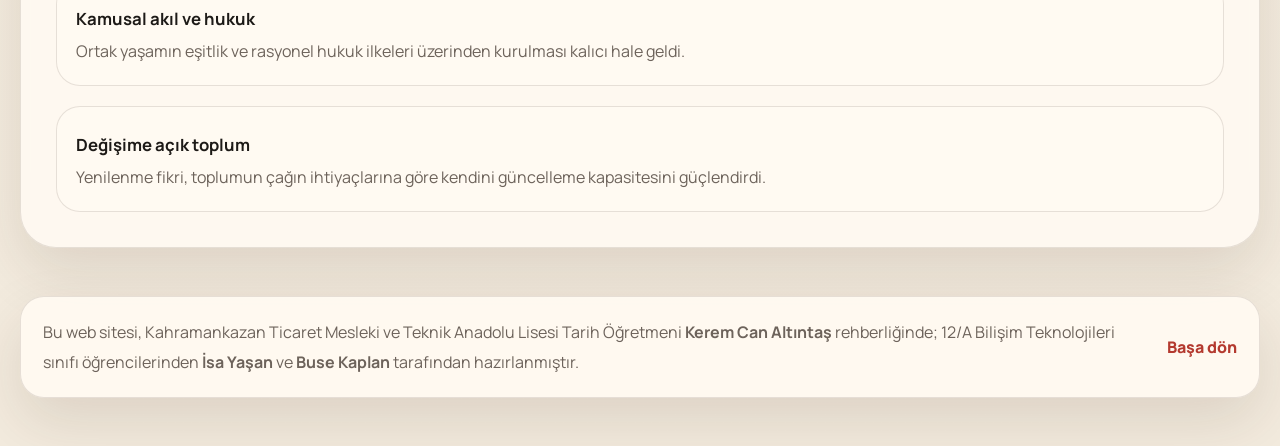
==== commit 2e6f6ac9: "Add files via upload" ====
--- a/index.html
+++ b/index.html
@@ -59,12 +59,12 @@
           </div>
 
           <div class="stage-orbit">
-            <span>Cumhuriyetçilik</span>
-            <span>Milliyetçilik</span>
-            <span>Halkçılık</span>
-            <span>Laiklik</span>
-            <span>Devletçilik</span>
-            <span>İnkılapçılık</span>
+            <button class="orbit-principle" data-principle="cumhuriyetcilik">Cumhuriyetçilik</button>
+            <button class="orbit-principle" data-principle="milliyetcilik">Milliyetçilik</button>
+            <button class="orbit-principle" data-principle="halkcilik">Halkçılık</button>
+            <button class="orbit-principle" data-principle="laiklik">Laiklik</button>
+            <button class="orbit-principle" data-principle="devletcilik">Devletçilik</button>
+            <button class="orbit-principle" data-principle="inkilapcilik">İnkılapçılık</button>
           </div>
         </div>
       </div>
@@ -517,7 +517,7 @@
   </main>
 
   <footer class="site-footer">
-    <p>Bu site Kahramankazan Ticaret Mesleki ve Teknik Anadolu Lisesi tarih öğretmenimiz <b>Kerem Can  Altıntaş</b> için 12-A Bilişim Teknolojileri sınıfından <b>İsa Yaşan</b> ve <b>Buse Kaplan</b> tarafından hazırlanmıştır.</p>
+    <p>Bu web sitesi, Kahramankazan Ticaret Mesleki ve Teknik Anadolu Lisesi Tarih Öğretmeni <b>Kerem Can Altıntaş</b> rehberliğinde; 12/A Bilişim Teknolojileri sınıfı öğrencilerinden <b>İsa Yaşan</b> ve <b>Buse Kaplan</b> tarafından hazırlanmıştır.</p>
     <a href="#top">Başa dön</a>
   </footer>
 
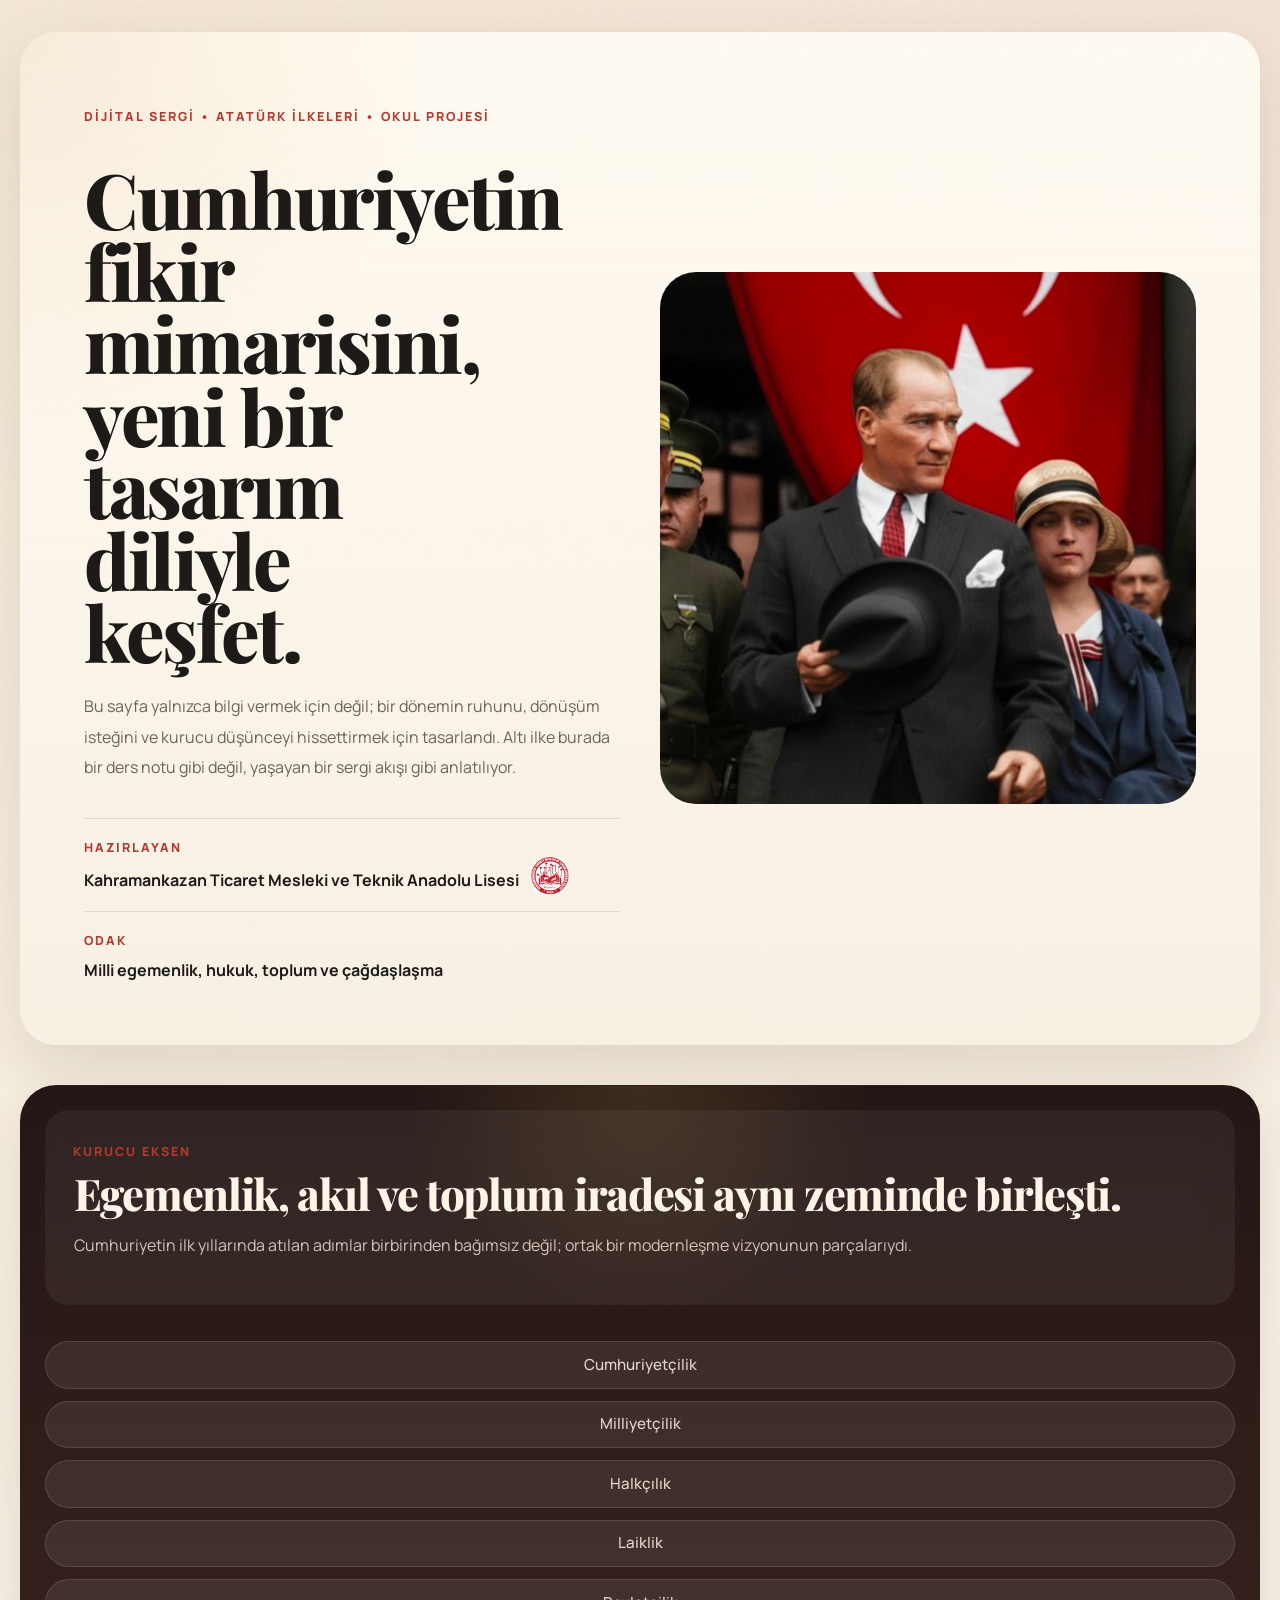
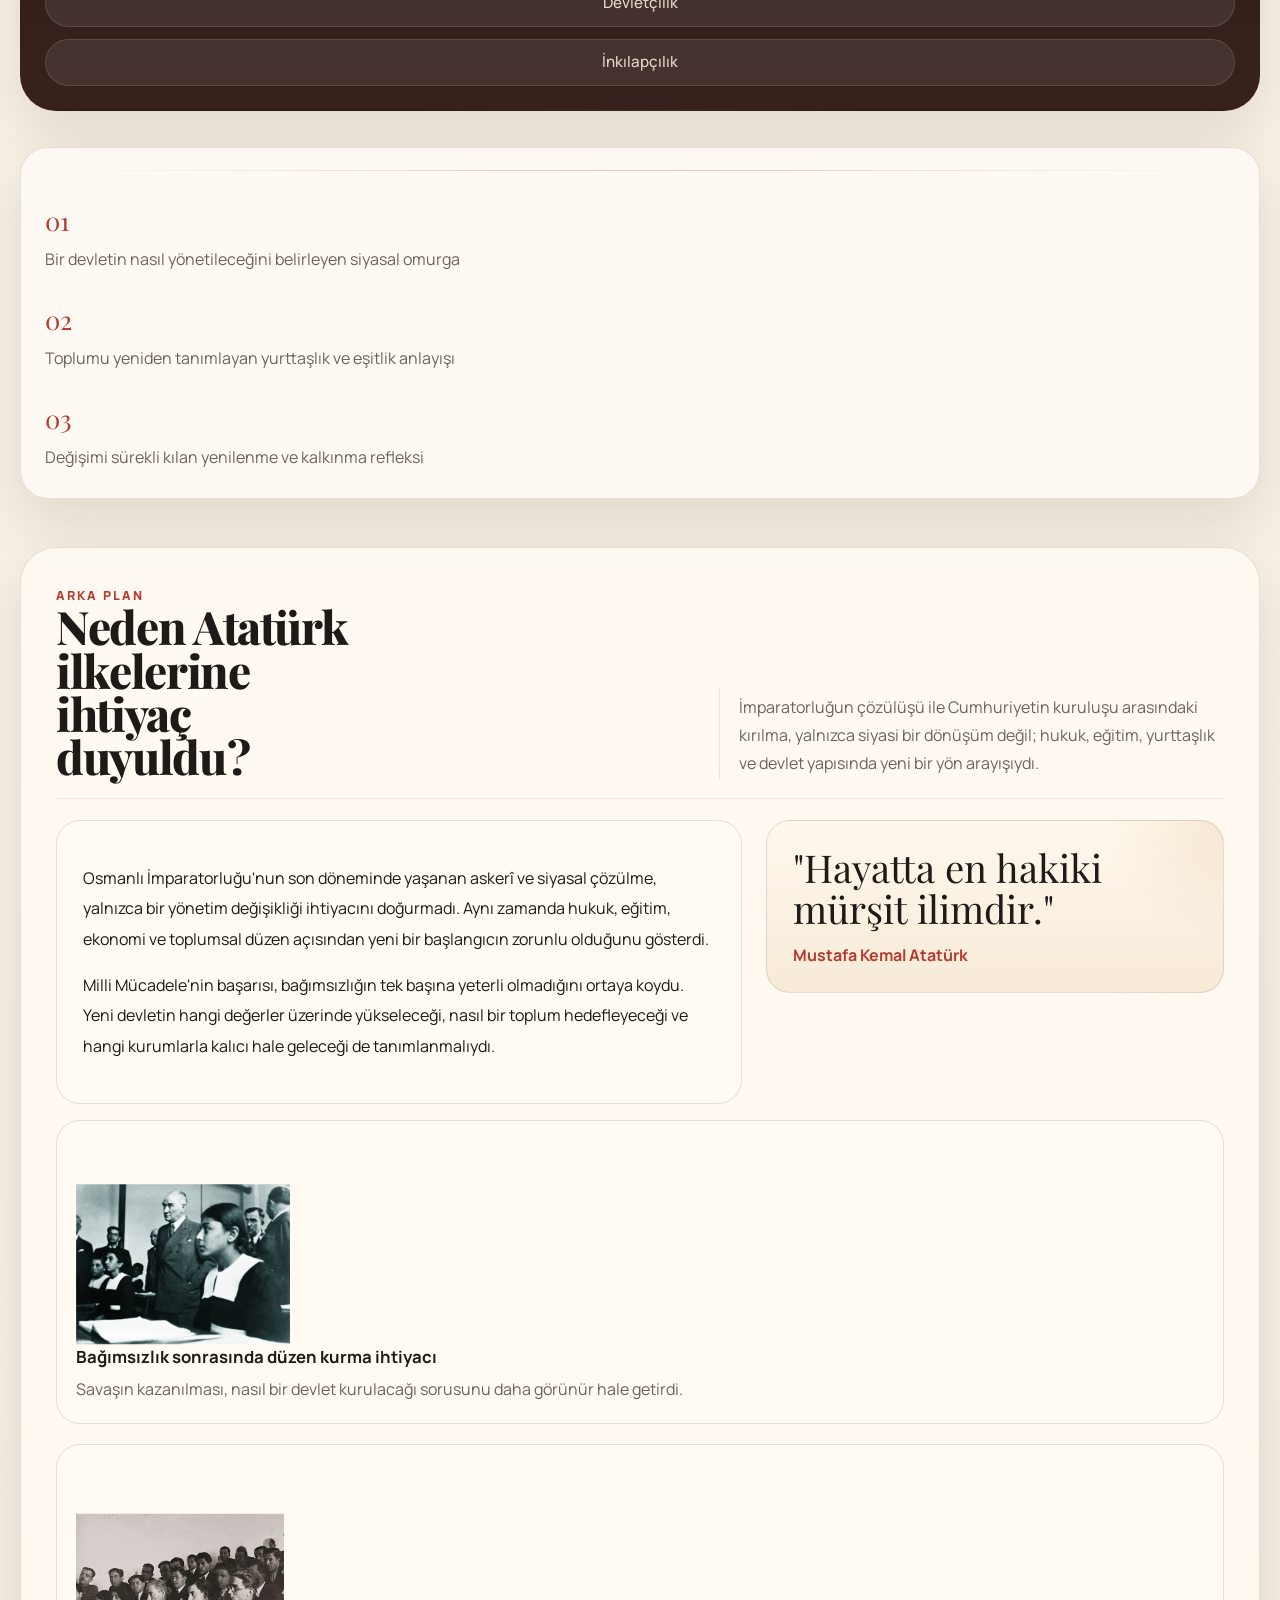
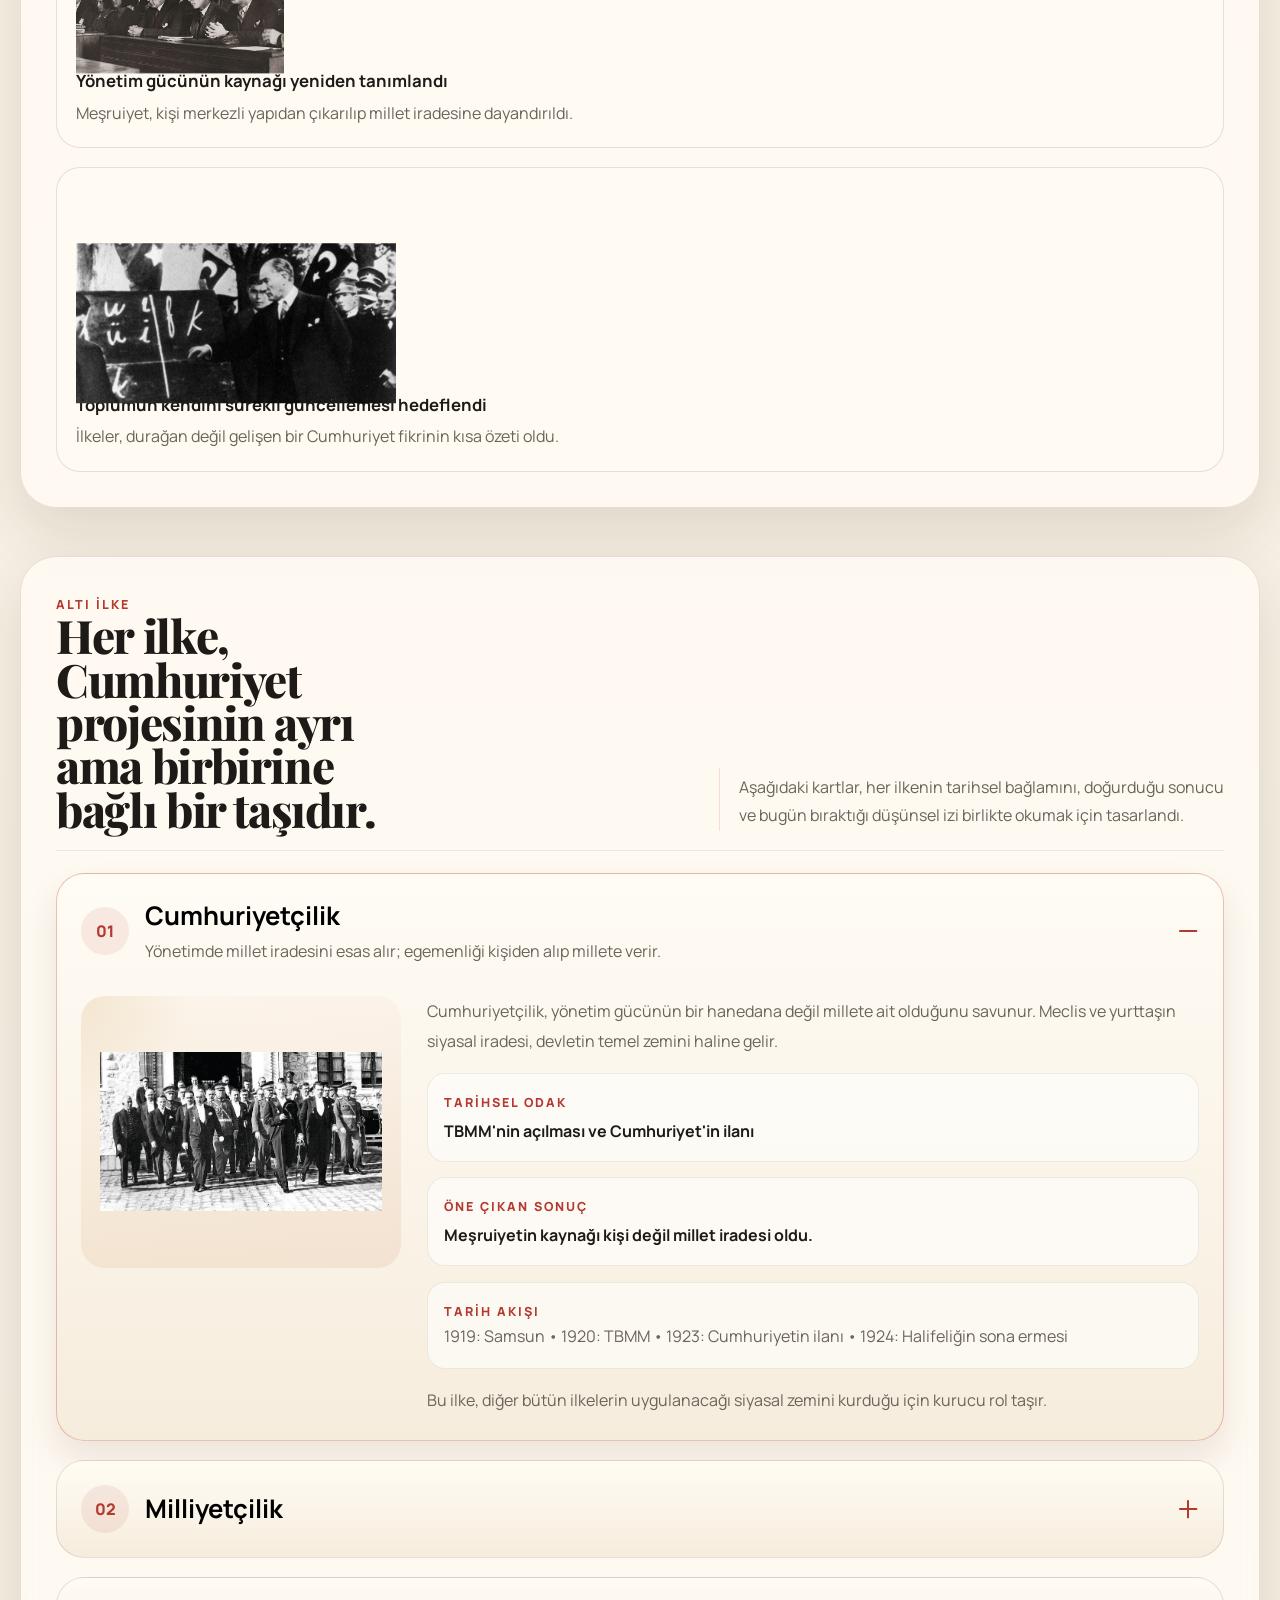
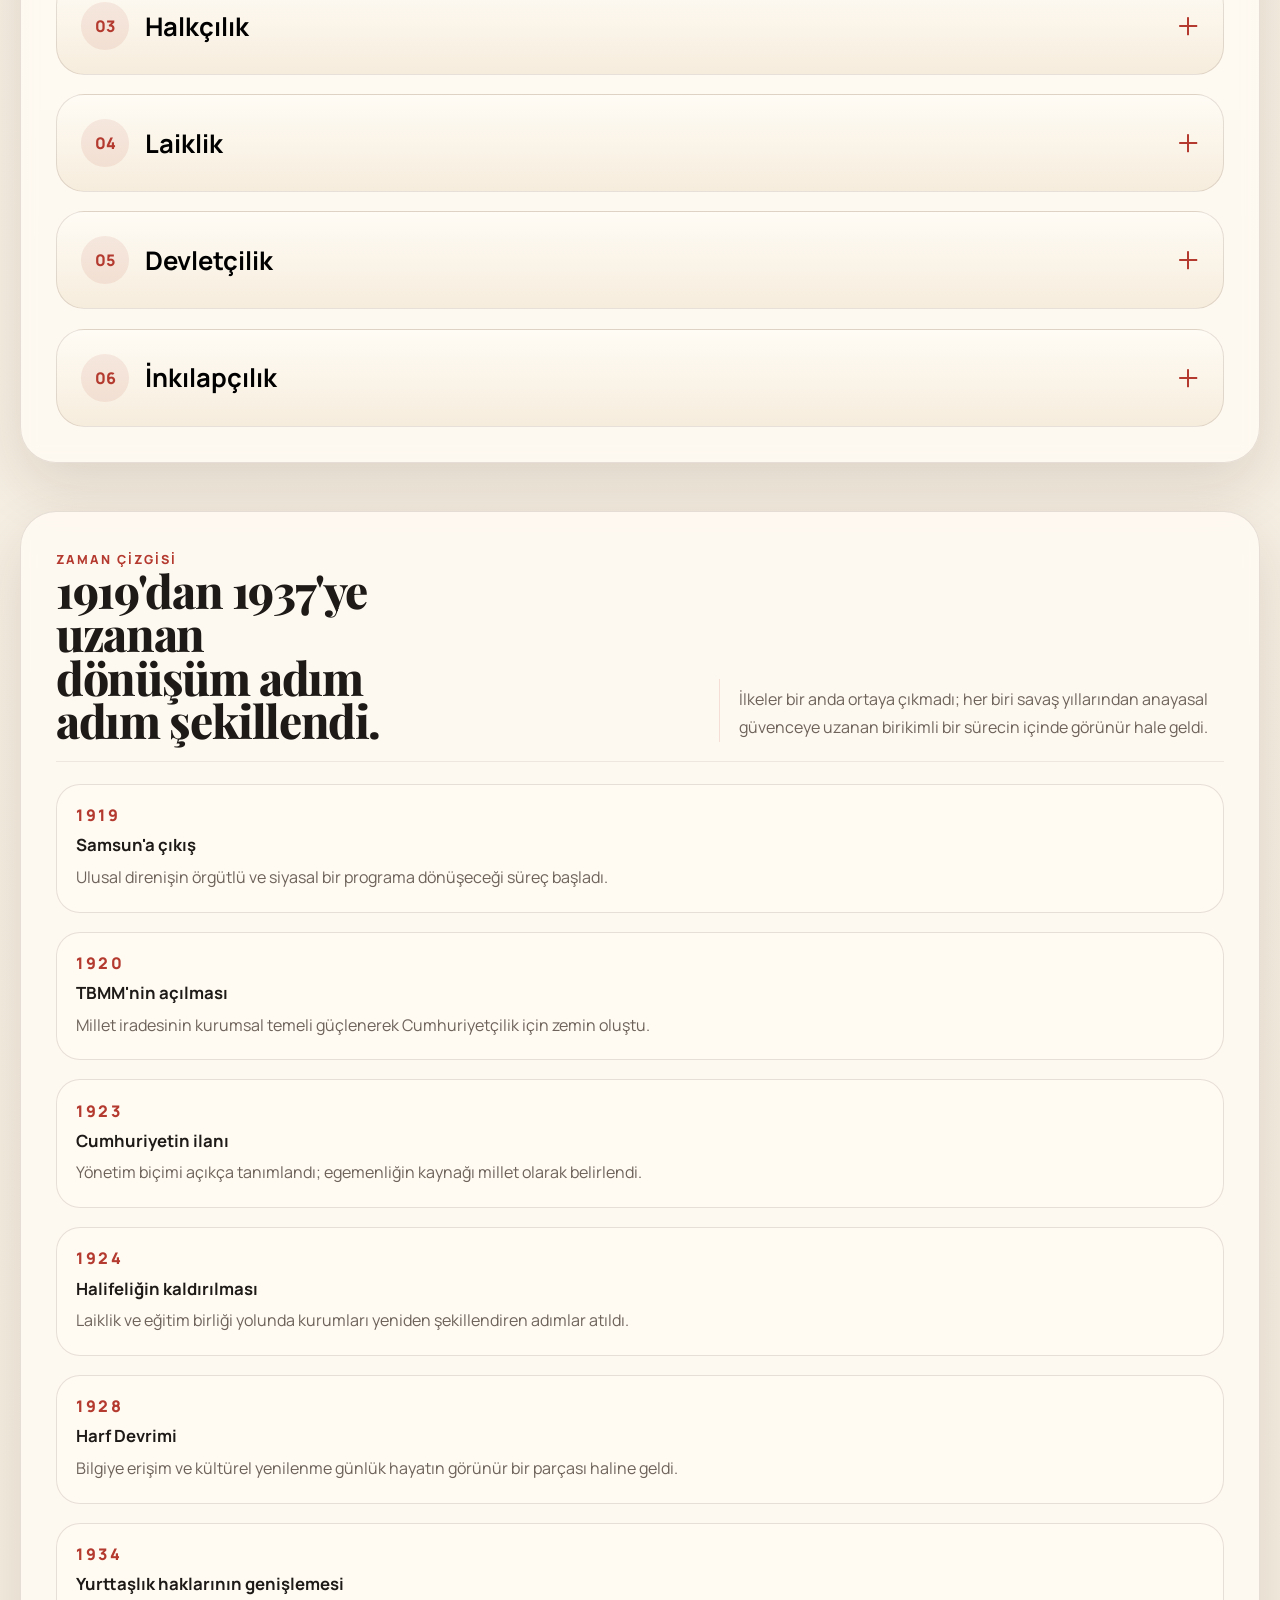
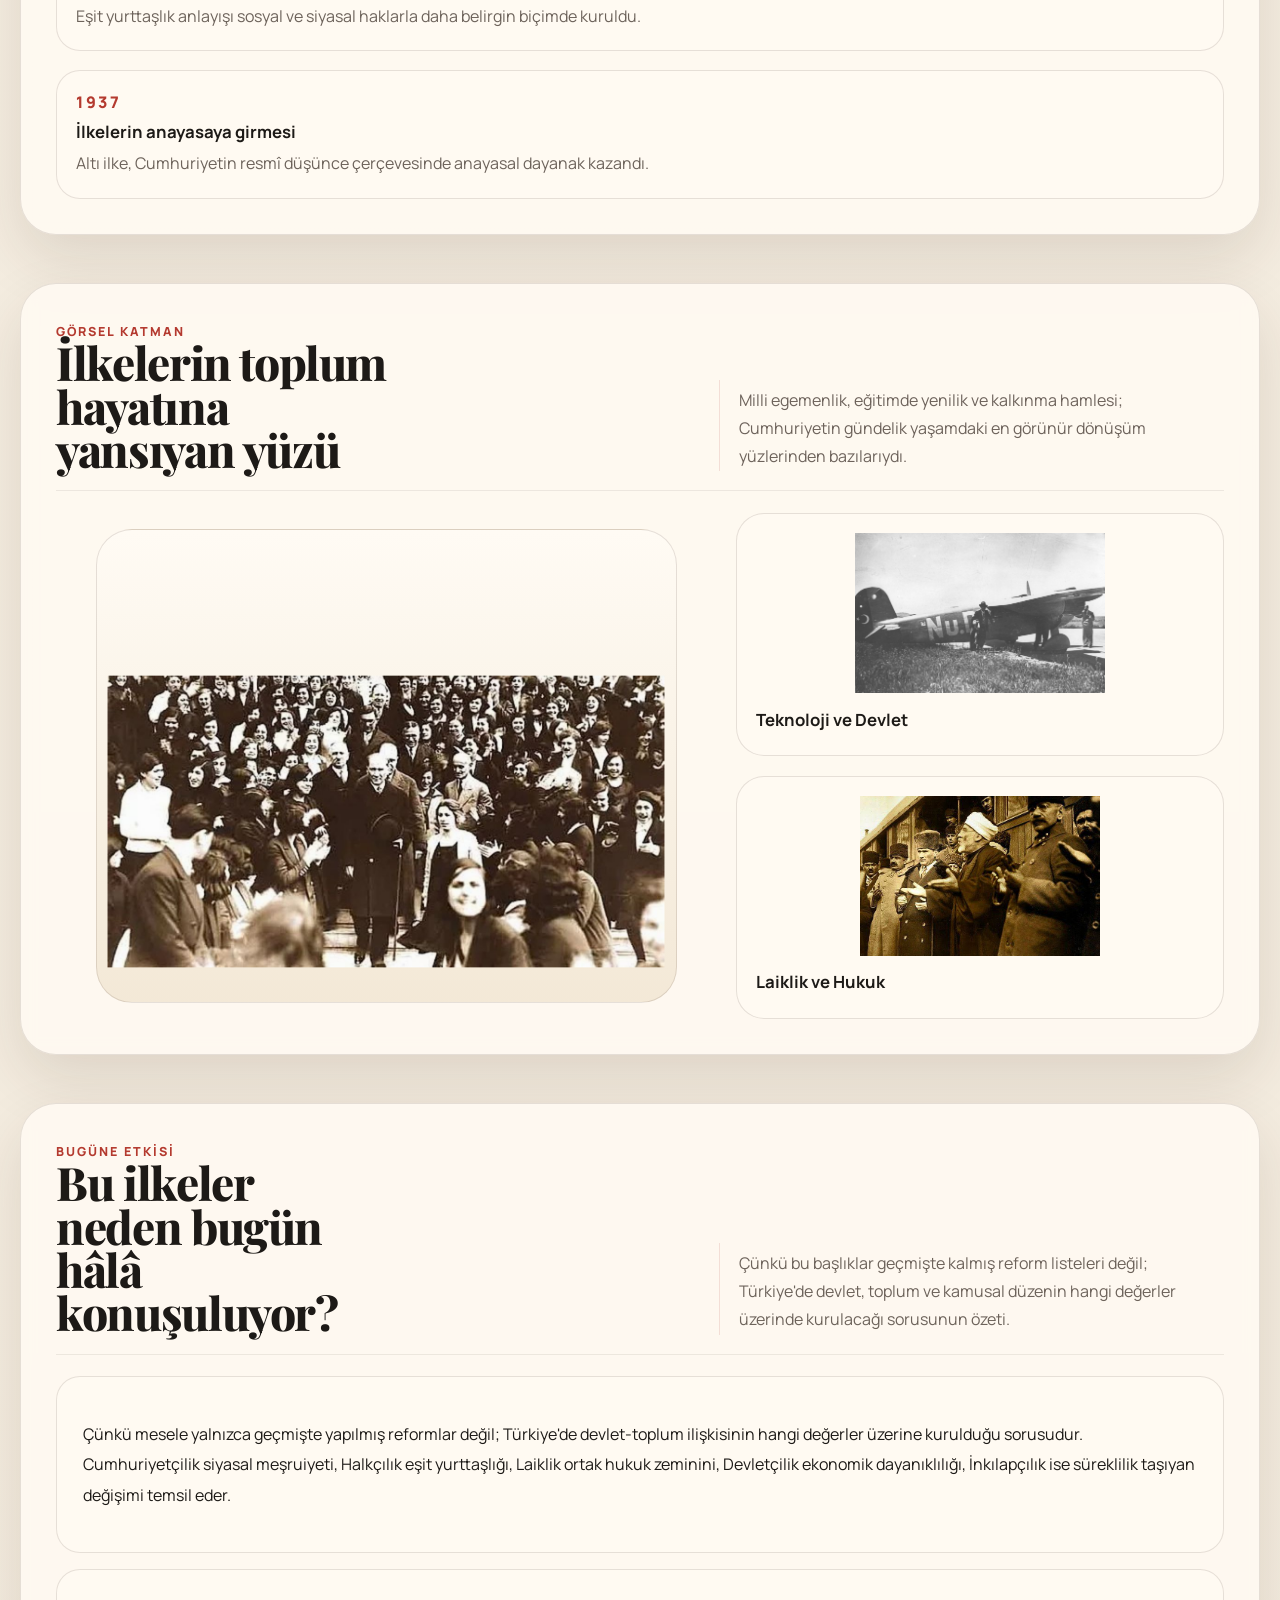
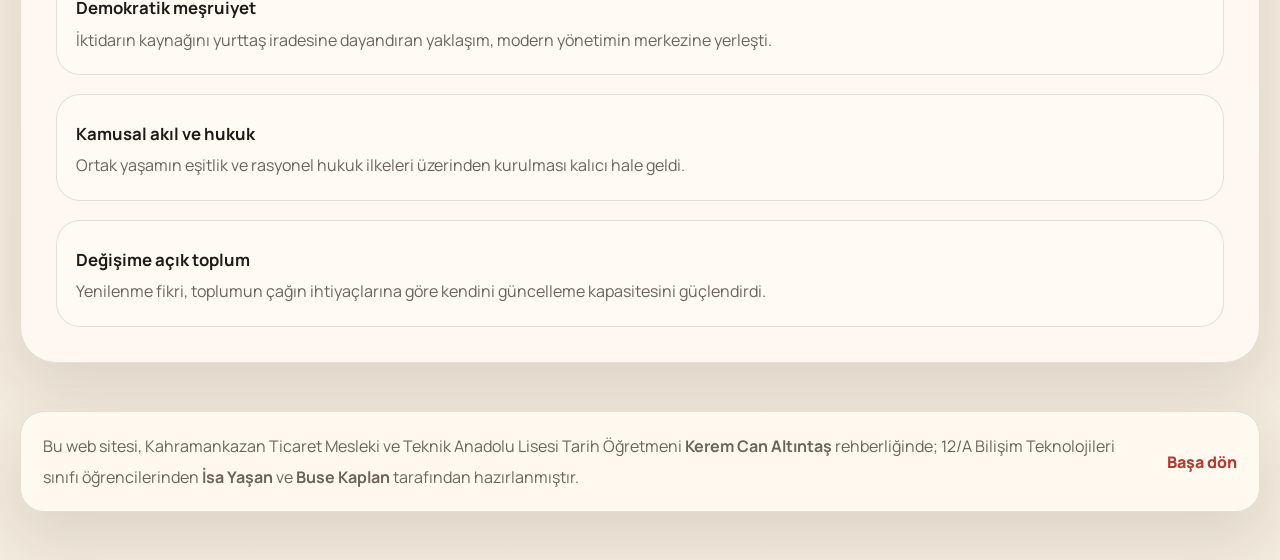
==== commit 11b27b2c: "Add files via upload" ====
--- a/index.html
+++ b/index.html
@@ -24,7 +24,8 @@
   <main id="top">
     <section class="hero">
       <div class="hero-frame">
-        <div class="hero-copy reveal">
+        <div class="hero-content">
+          <div class="hero-copy reveal">
           <p class="hero-kicker">Dijital Sergi • Atatürk İlkeleri • Okul Projesi</p>
           <h1>Cumhuriyetin fikir mimarisini, yeni bir tasarım diliyle keşfet.</h1>
           <p class="hero-lead">
@@ -45,6 +46,11 @@
               <span>Odak</span>
               <strong>Milli egemenlik, hukuk, toplum ve çağdaşlaşma</strong>
             </div>
+          </div>
+        </div>
+
+          <div class="hero-image reveal">
+            <img src="img/WhatsApp Image 2026-05-17 at 22.44.49.jpeg" alt="Cumhuriyet vizyonu">
           </div>
         </div>
 
--- a/styles.css
+++ b/styles.css
@@ -89,7 +89,33 @@
   align-items: stretch;
 }
 
-.hero-copy,
+.hero-content {
+  display: grid;
+  grid-template-columns: 1fr 1fr;
+  gap: 2.5rem;
+  align-items: stretch;
+  padding: clamp(2.5rem, 5vw, 5rem);
+  border-radius: var(--radius-xl);
+  background:
+    radial-gradient(circle at top left, rgba(198, 154, 73, 0.15), transparent 26%),
+    linear-gradient(180deg, rgba(255, 250, 242, 0.98), rgba(247, 239, 226, 0.98));
+  box-shadow: var(--shadow);
+}
+
+@media (max-width: 767px) {
+  .hero-content {
+    grid-template-columns: 1fr;
+    gap: 1.5rem;
+    padding: clamp(1.5rem, 4vw, 2.5rem);
+  }
+}
+
+@media (min-width: 768px) {
+  .hero-image {
+    min-height: 400px;
+  }
+}
+
 .hero-stage,
 .intro-ribbon,
 .story-panel,
@@ -103,11 +129,28 @@
 }
 
 .hero-copy {
-  padding: clamp(2.5rem, 5vw, 5rem);
+  display: flex;
+  flex-direction: column;
+  justify-content: flex-start;
+}
+
+.hero-image {
+  display: flex;
+  align-items: center;
+  justify-content: center;
   border-radius: var(--radius-xl);
-  background:
-    radial-gradient(circle at top left, rgba(198, 154, 73, 0.15), transparent 26%),
-    linear-gradient(180deg, rgba(255, 250, 242, 0.98), rgba(247, 239, 226, 0.98));
+  overflow: hidden;
+  background: transparent;
+  min-height: 280px;
+}
+
+.hero-image img {
+  width: 100%;
+  height: auto;
+  max-height: 100%;
+  object-fit: contain;
+  object-position: center;
+  border-radius: var(--radius-xl);
 }
 
 .hero-kicker,
@@ -271,23 +314,64 @@
   position: relative;
   z-index: 1;
   display: grid;
-  grid-template-columns: 1fr;
-  gap: 0.75rem;
+  grid-template-columns: repeat(2, 1fr);
+  gap: 0.5rem;
   align-self: stretch;
   max-width: 100%;
   margin-top: 1rem;
   padding-top: 0.25rem;
 }
 
-.stage-orbit span {
-  display: inline-flex;
-  width: 100%;
+.orbit-principle {
+  display: flex;
+  flex-wrap: wrap;
+  align-items: center;
   justify-content: center;
-  padding: 0.85rem 1rem;
-  border-radius: 999px;
+  text-align: center;
+  padding: 0.7rem 0.6rem;
+  border-radius: 12px;
   background: rgba(255, 255, 255, 0.08);
-  border: 1px solid rgba(255, 255, 255, 0.1);
+  border: 1px solid rgba(255, 255, 255, 0.12);
   color: rgba(255, 242, 231, 0.86);
+  cursor: pointer;
+  transition: all 250ms cubic-bezier(0.23, 1, 0.32, 1);
+  font: inherit;
+  font-size: 0.75rem;
+  font-weight: 500;
+  line-height: 1.2;
+  min-height: 60px;
+}
+
+.orbit-principle:active {
+  background: rgba(198, 154, 73, 0.2);
+  border-color: rgba(198, 154, 73, 0.4);
+  color: rgba(255, 242, 231, 1);
+  transform: scale(0.98);
+}
+
+@media (min-width: 768px) {
+  .stage-orbit {
+    grid-template-columns: 1fr;
+    gap: 0.75rem;
+  }
+
+  .orbit-principle {
+    font-size: 0.95rem;
+    padding: 0.85rem 1rem;
+    min-height: auto;
+    border-radius: 999px;
+  }
+
+  .orbit-principle:hover {
+    background: rgba(198, 154, 73, 0.15);
+    border-color: rgba(198, 154, 73, 0.3);
+    color: rgba(255, 242, 231, 1);
+    transform: translateY(-2px);
+  }
+
+  .orbit-principle:active {
+    transform: translateY(0px);
+  }
 }
 
 .intro-ribbon {
@@ -1263,4 +1347,4 @@
   .principle-toggle {
     margin-left: auto;
   }
-}+}
